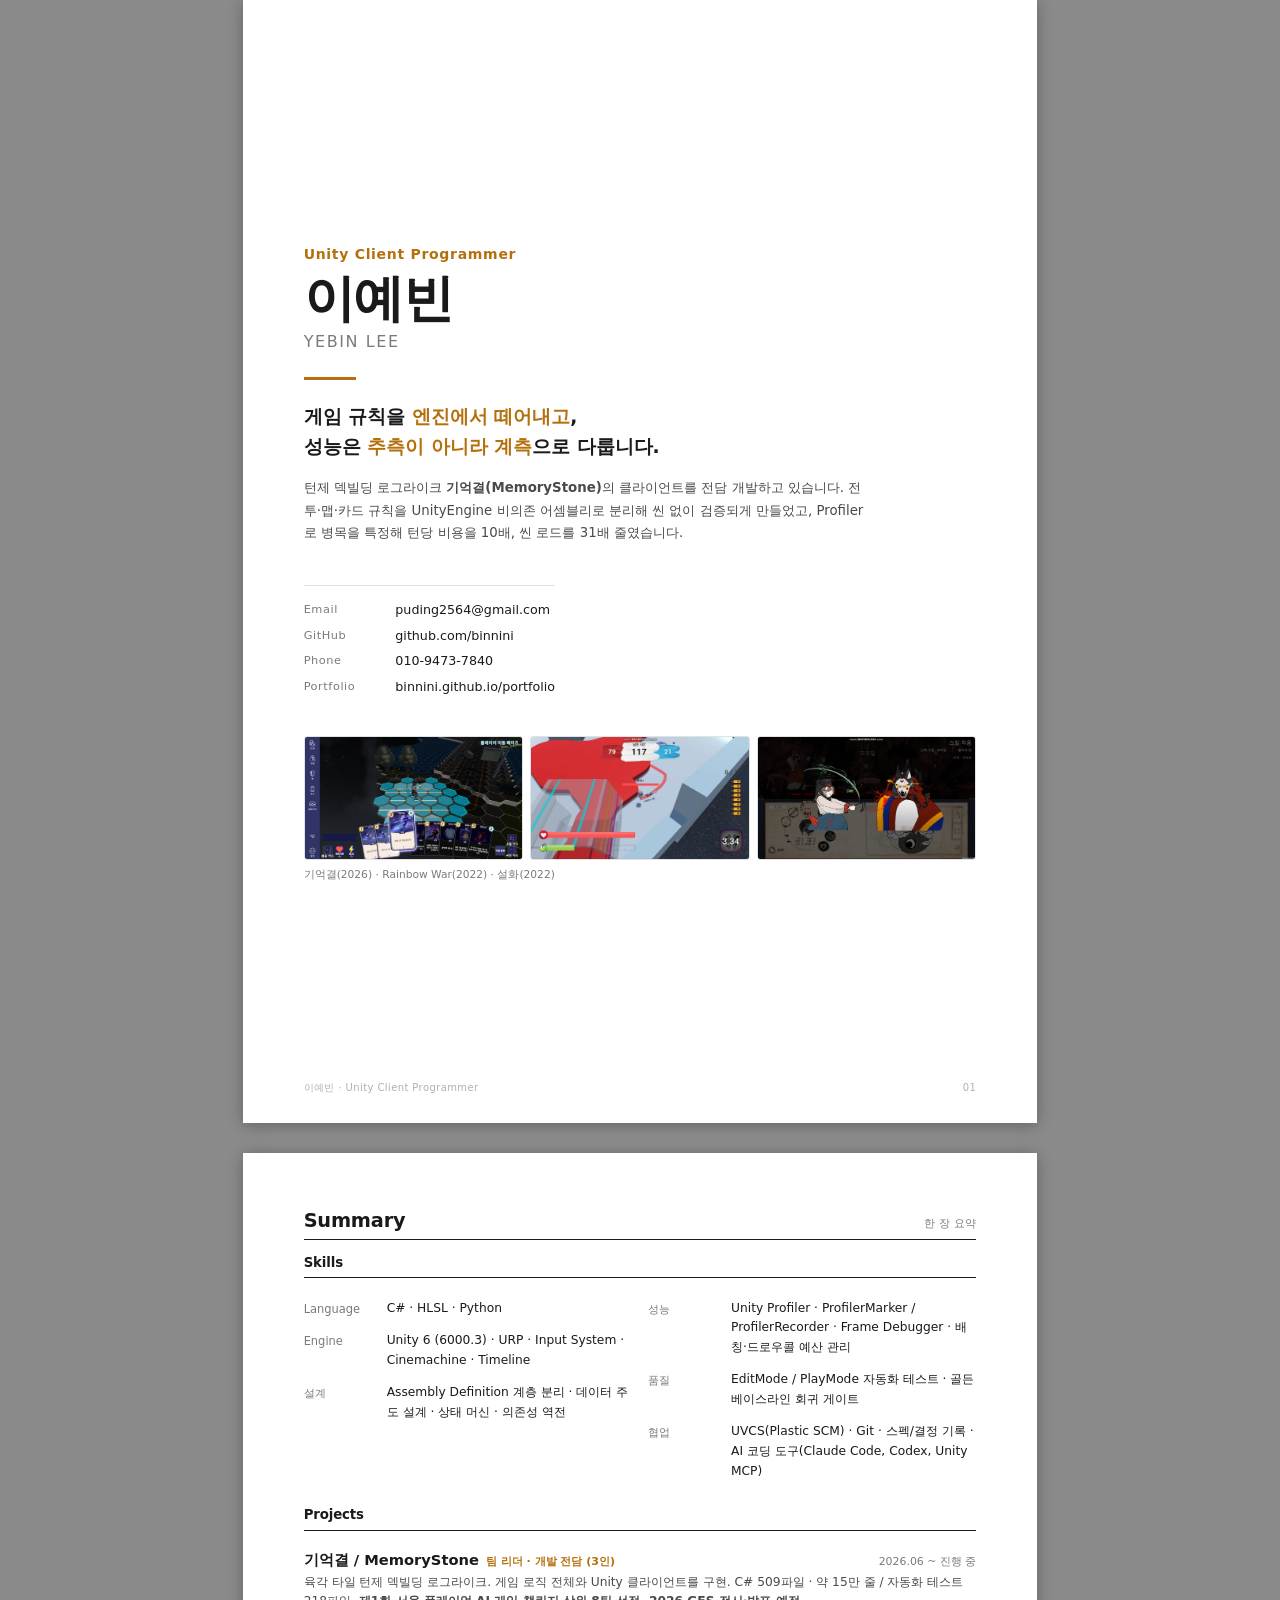
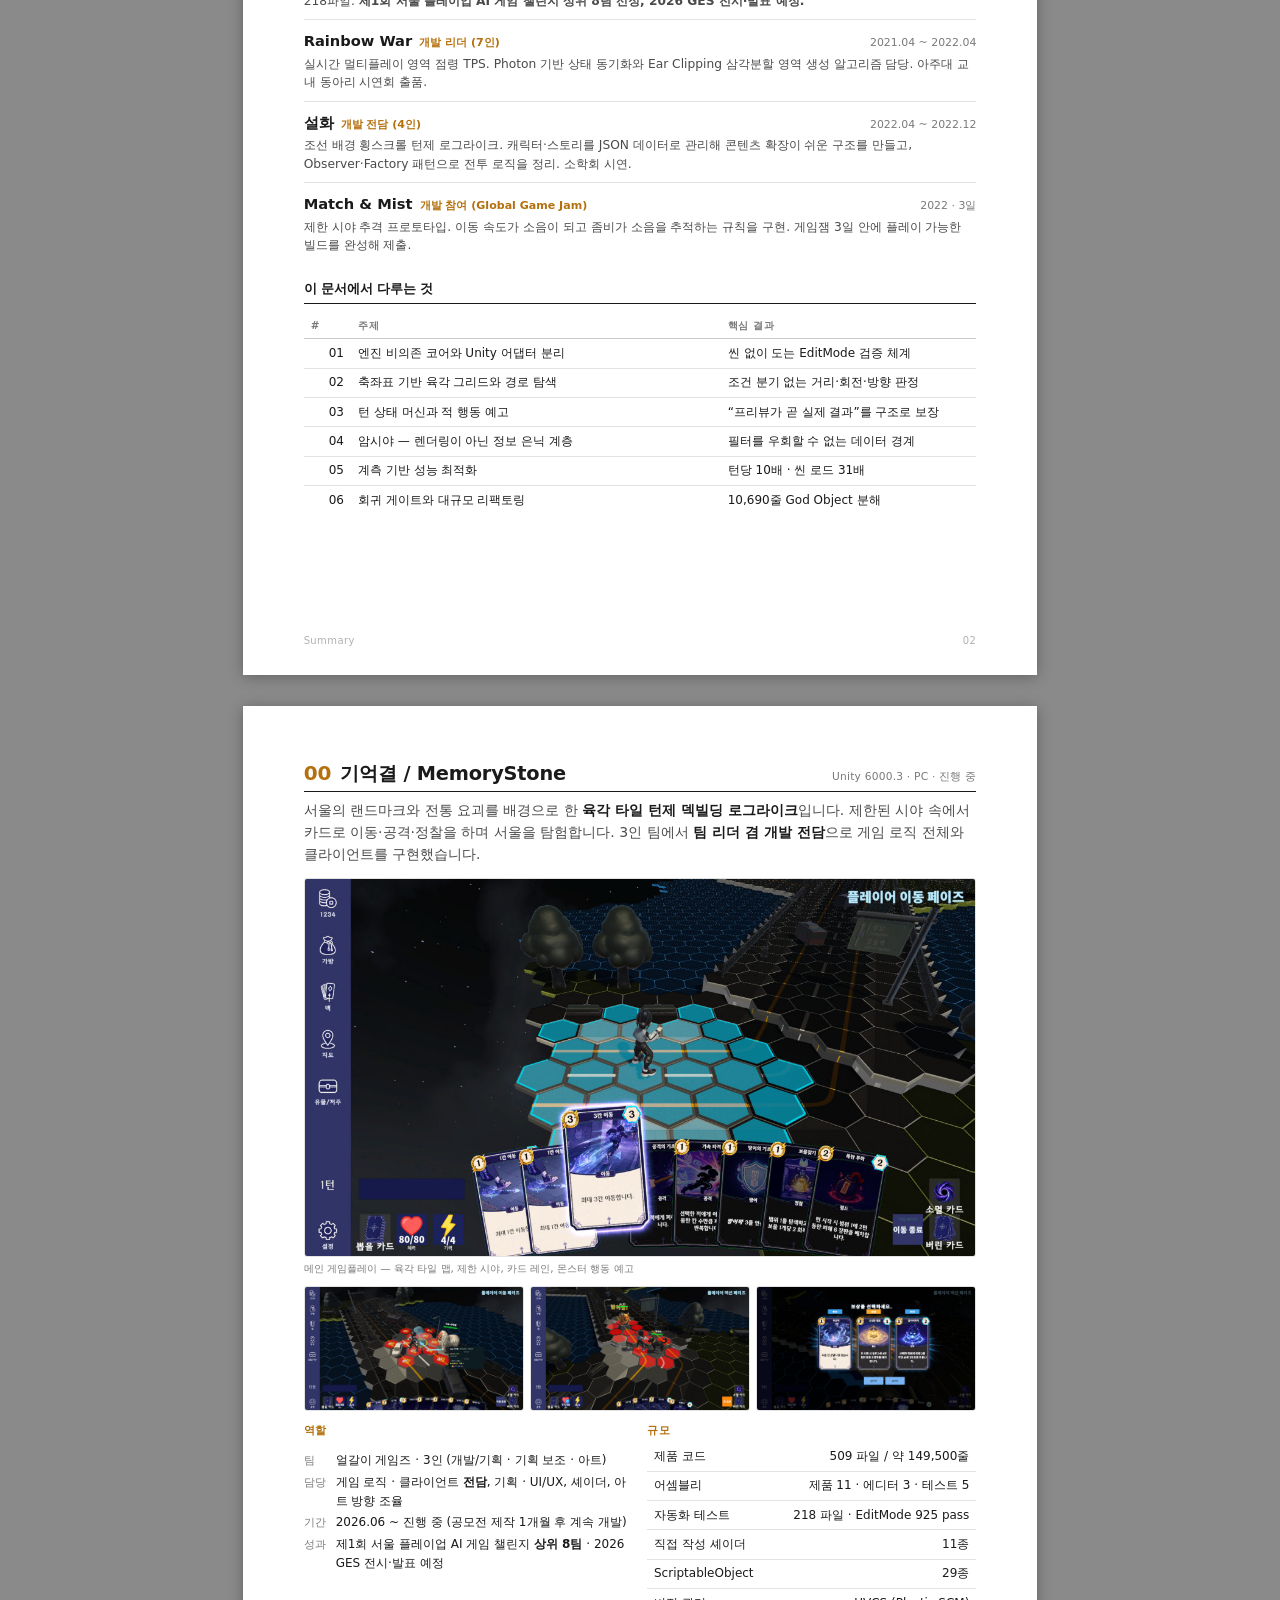
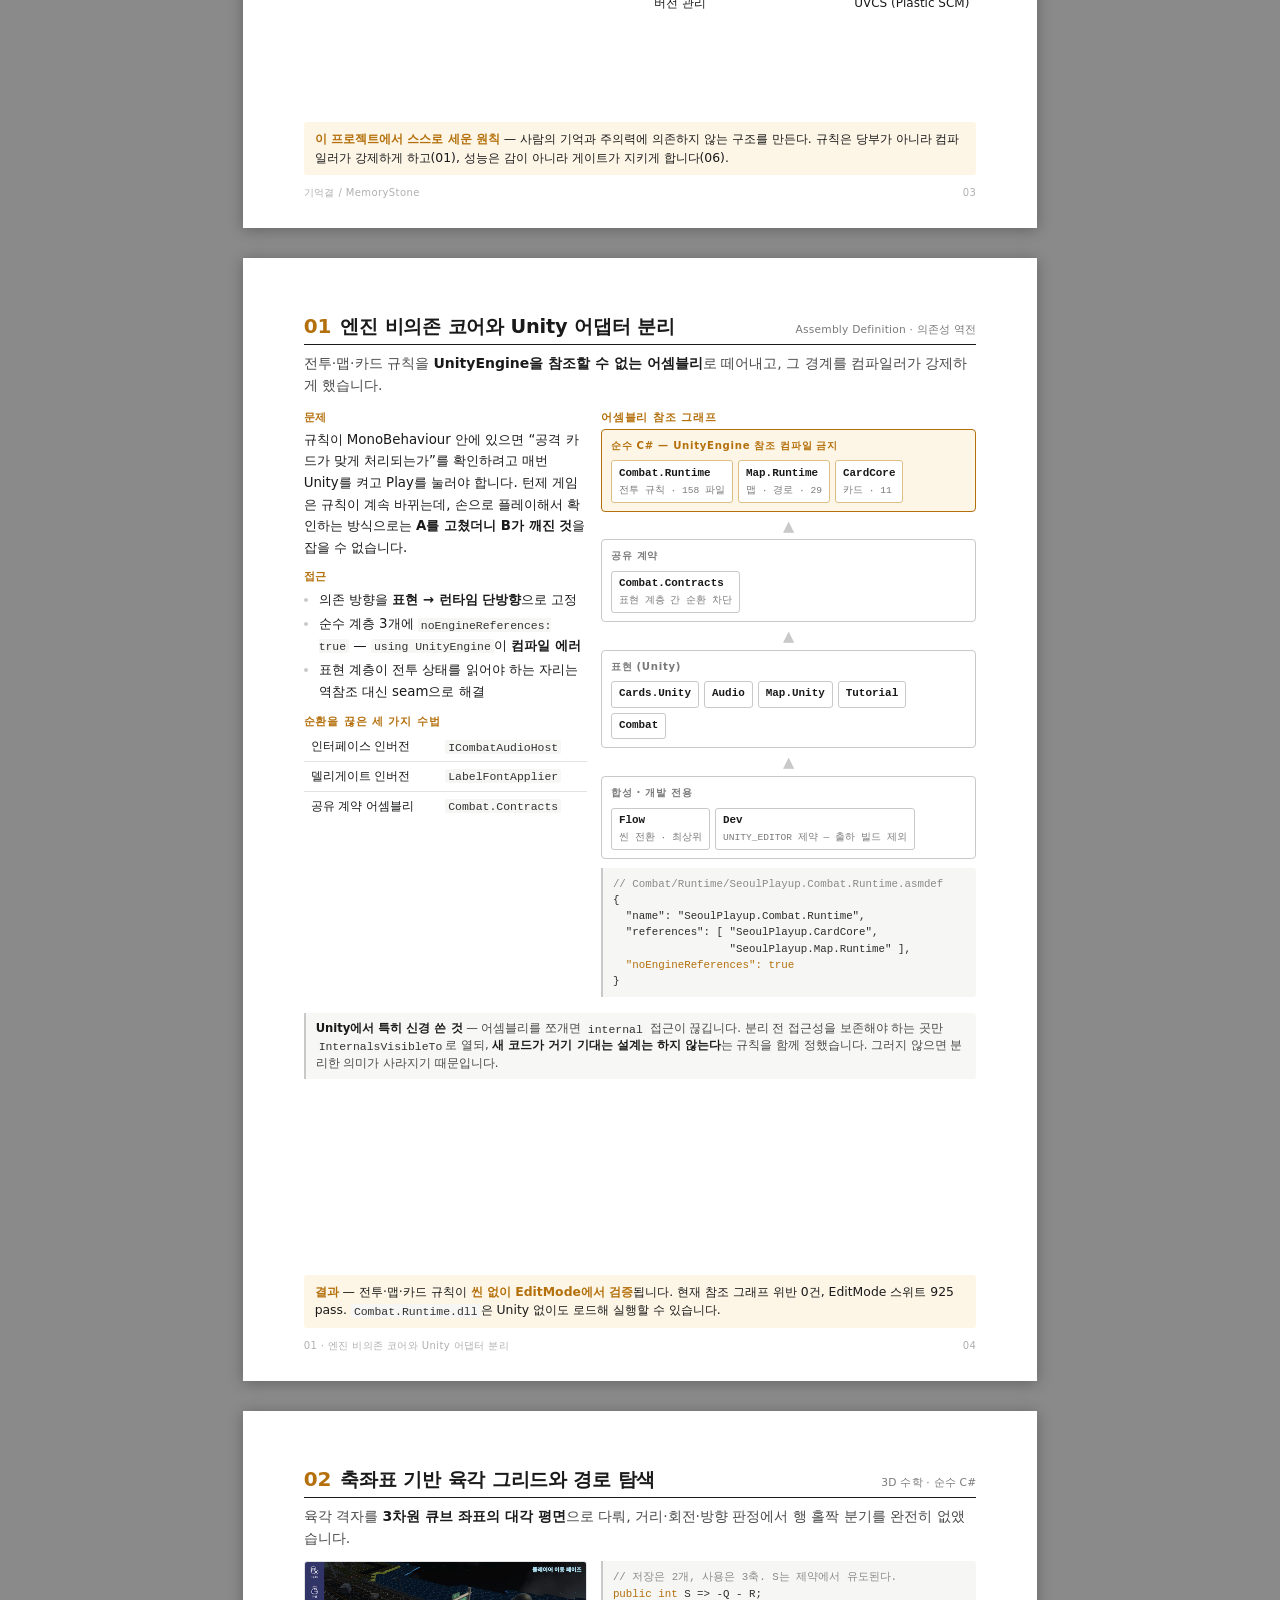
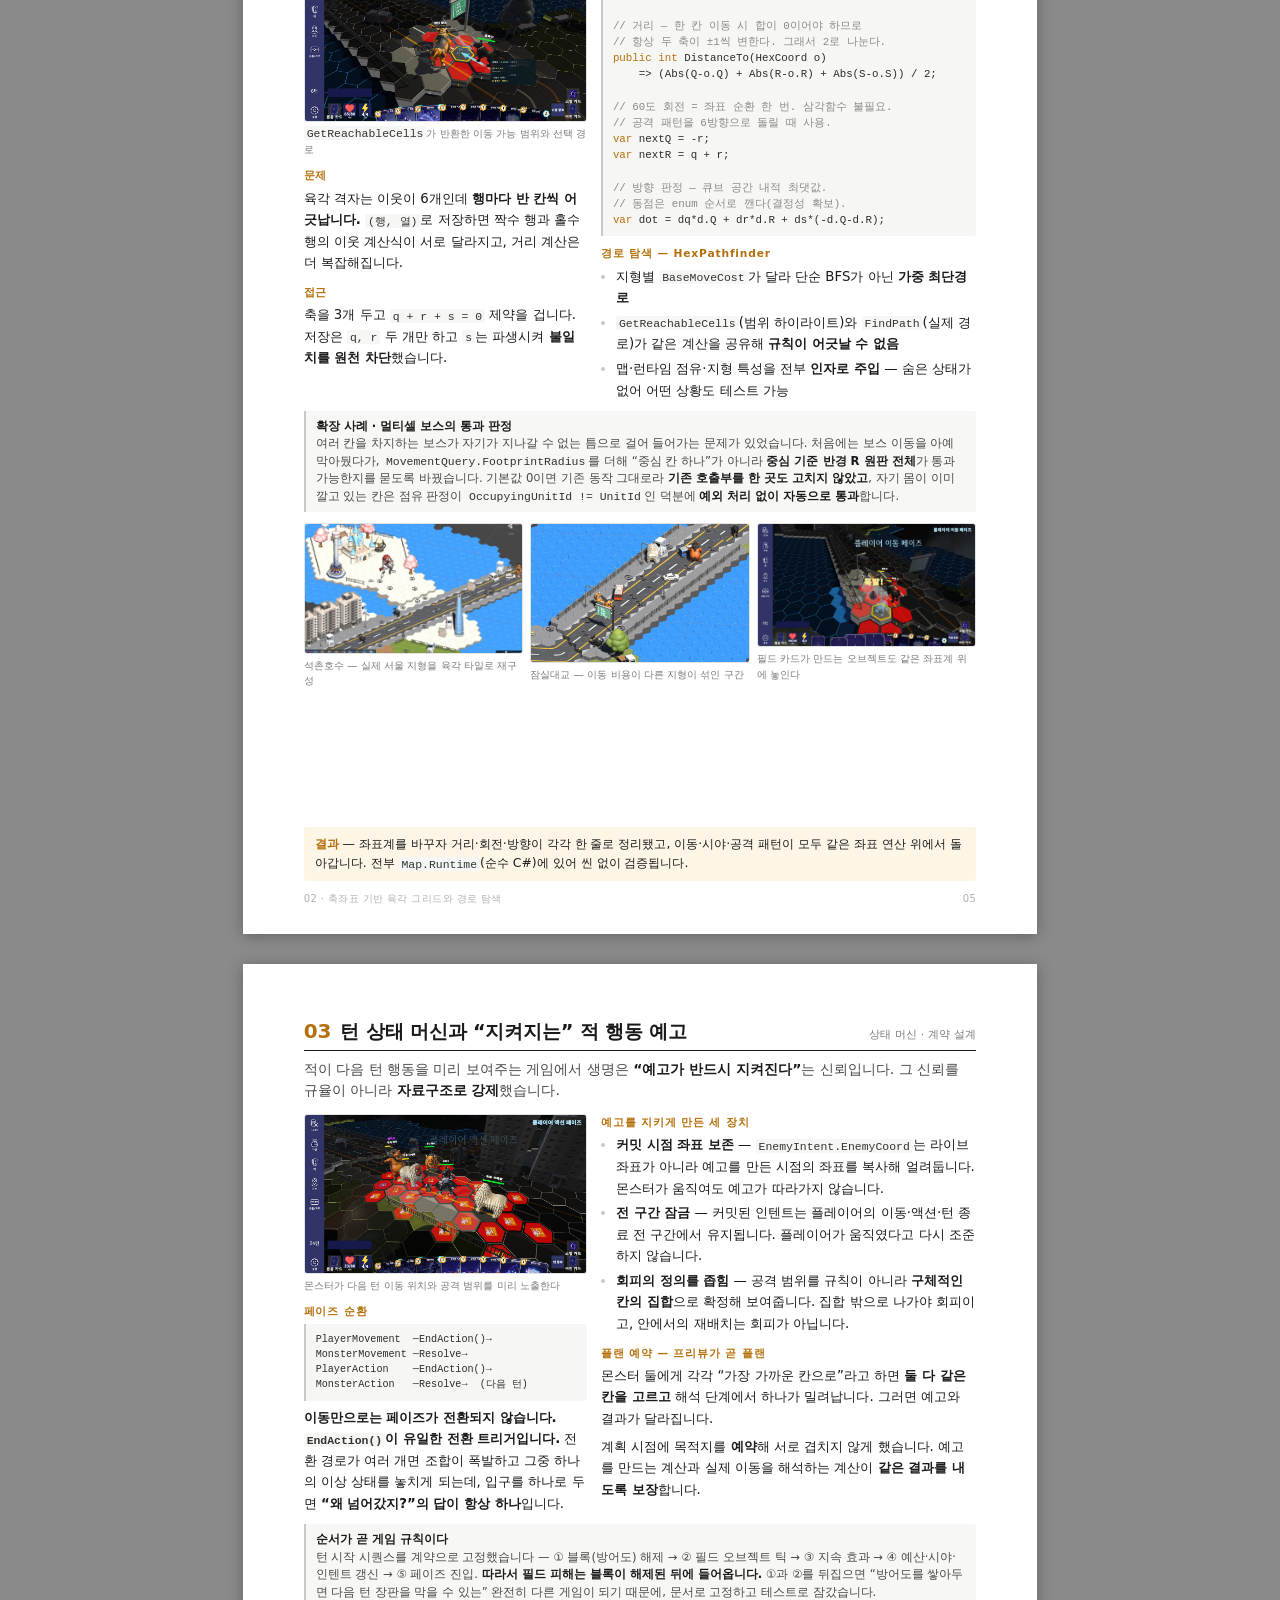
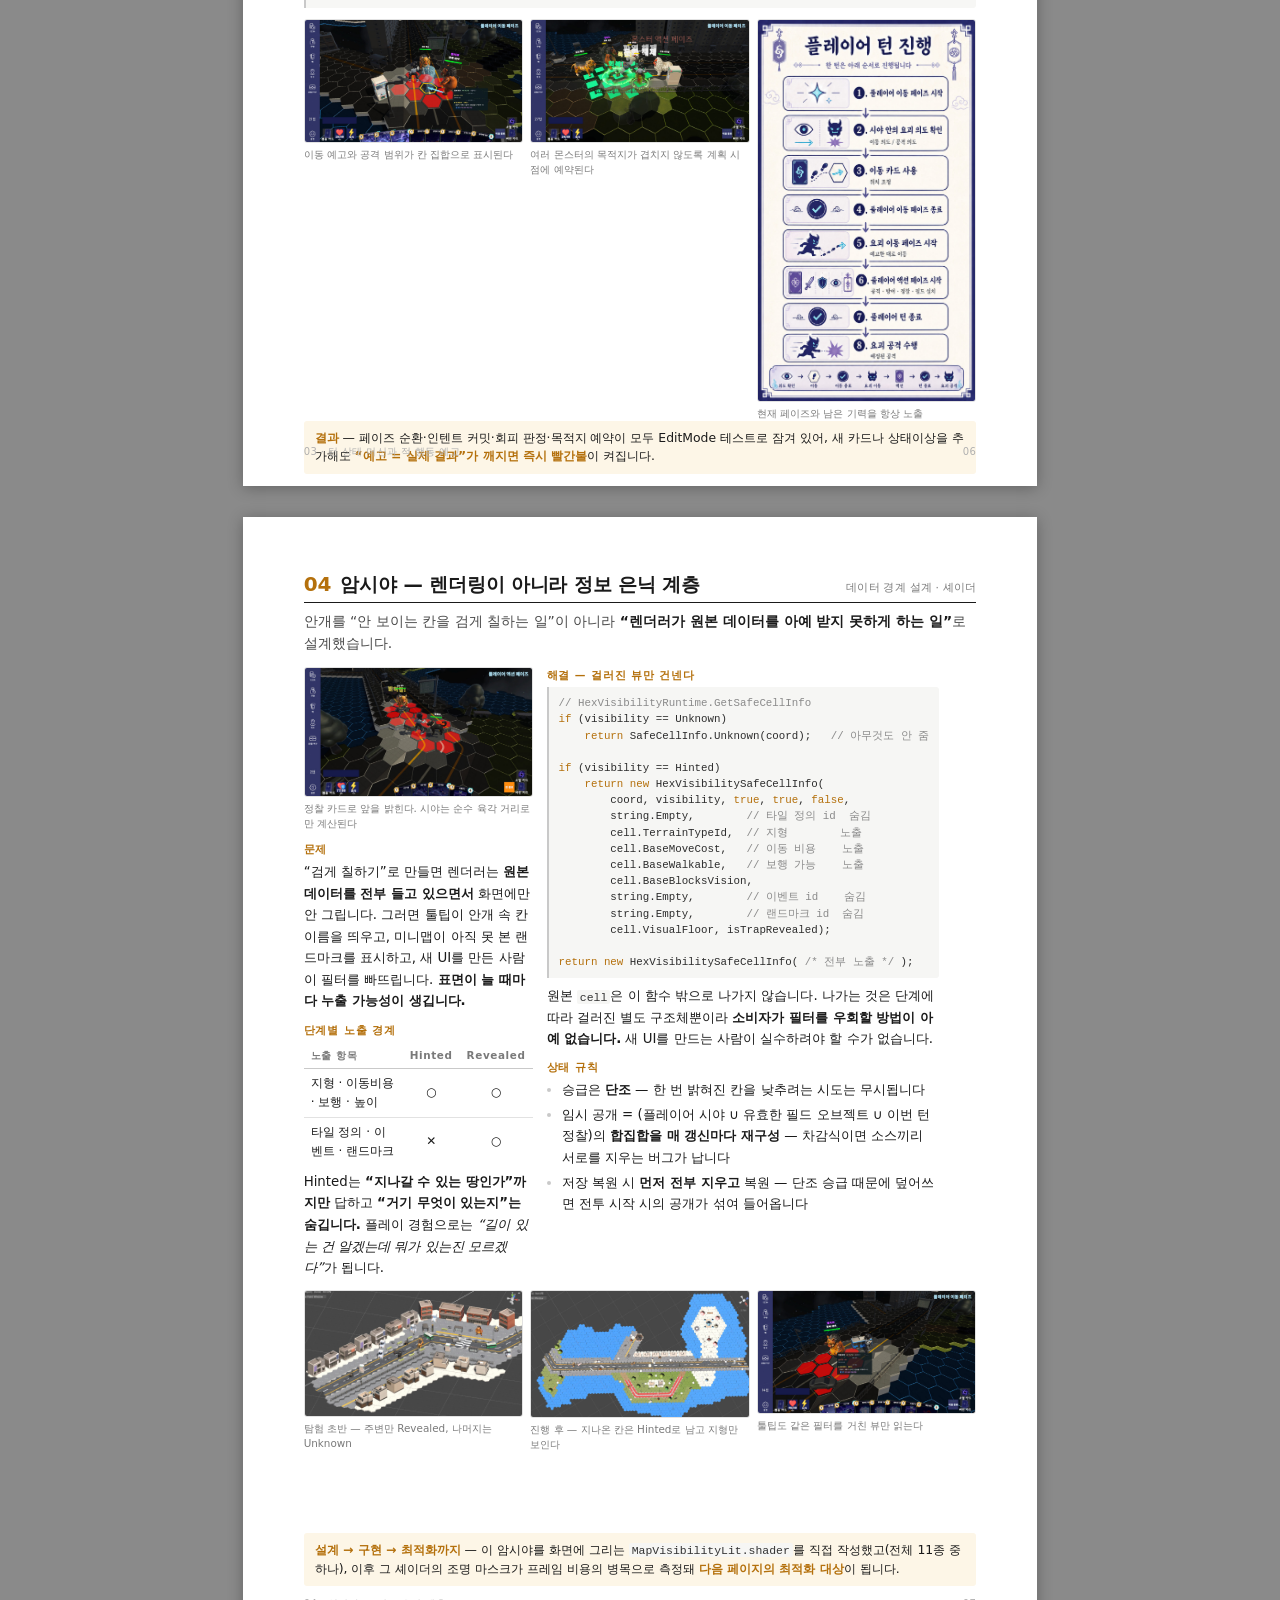
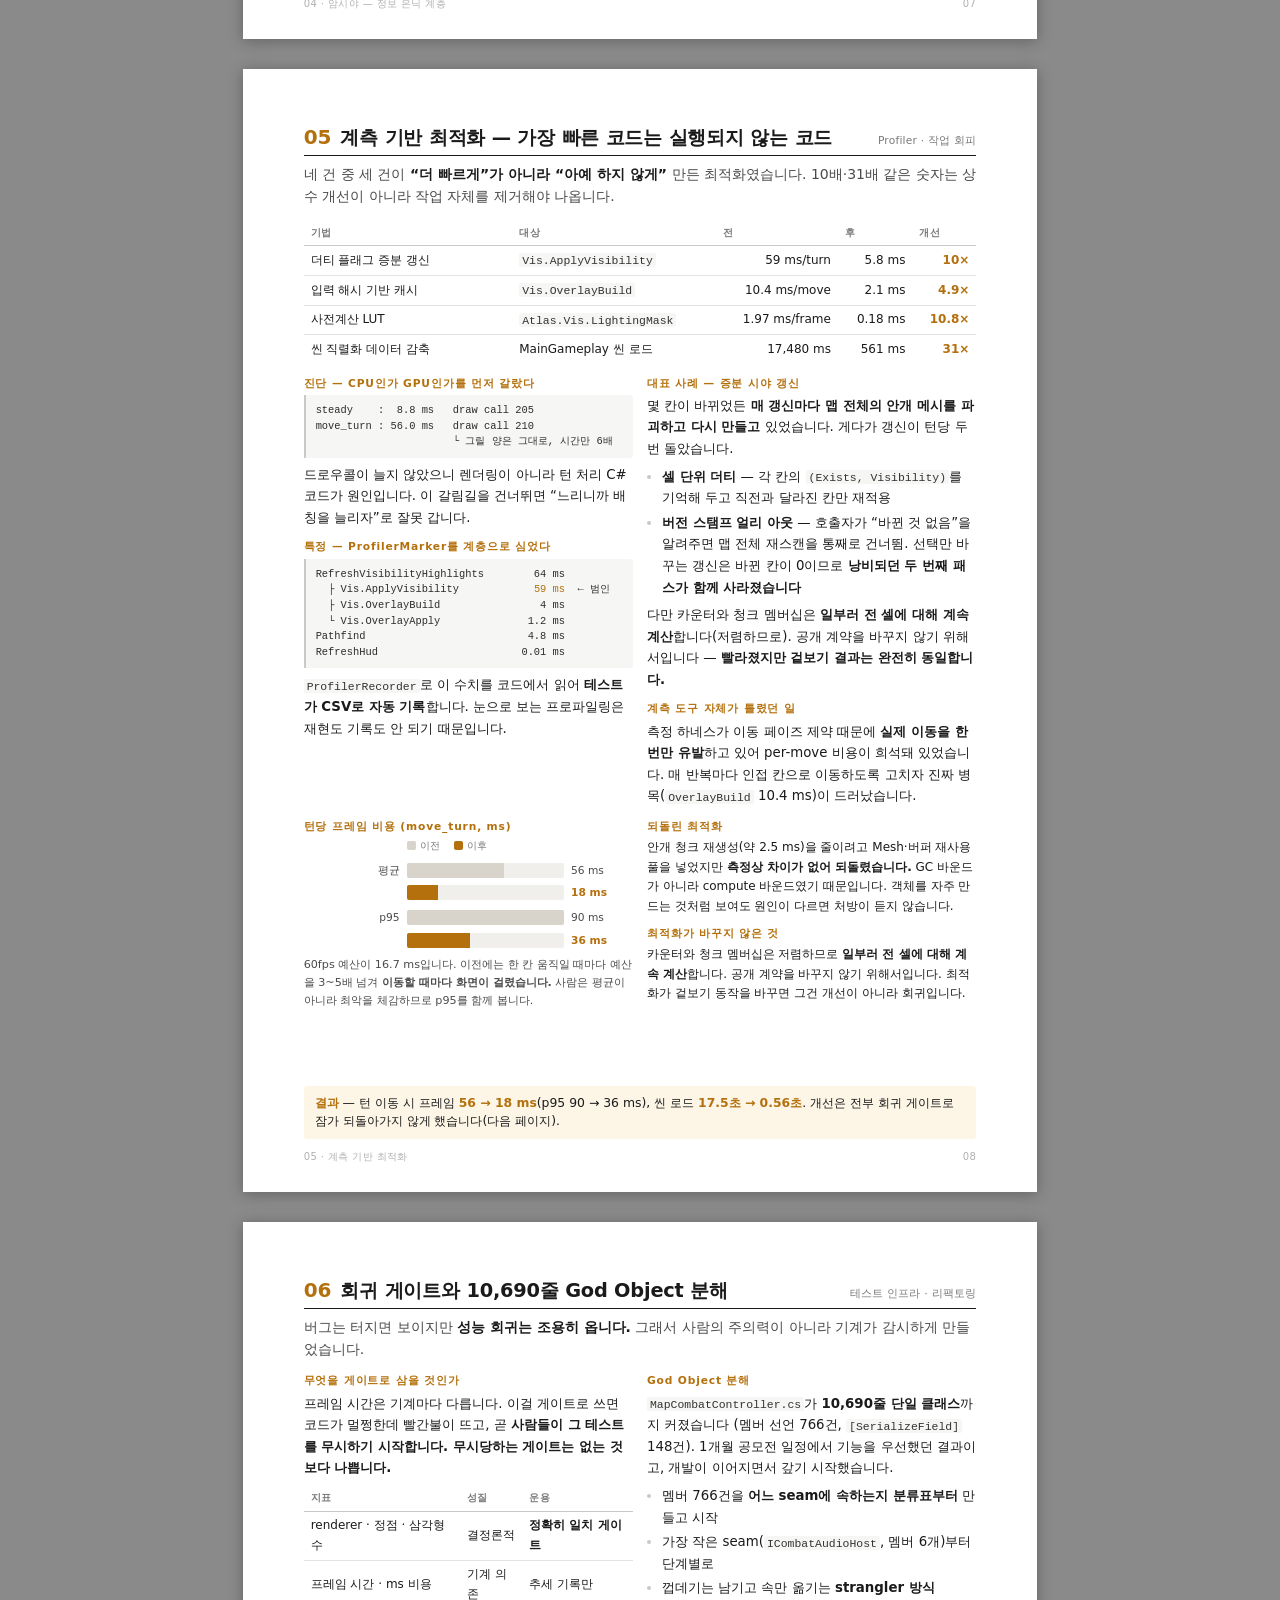
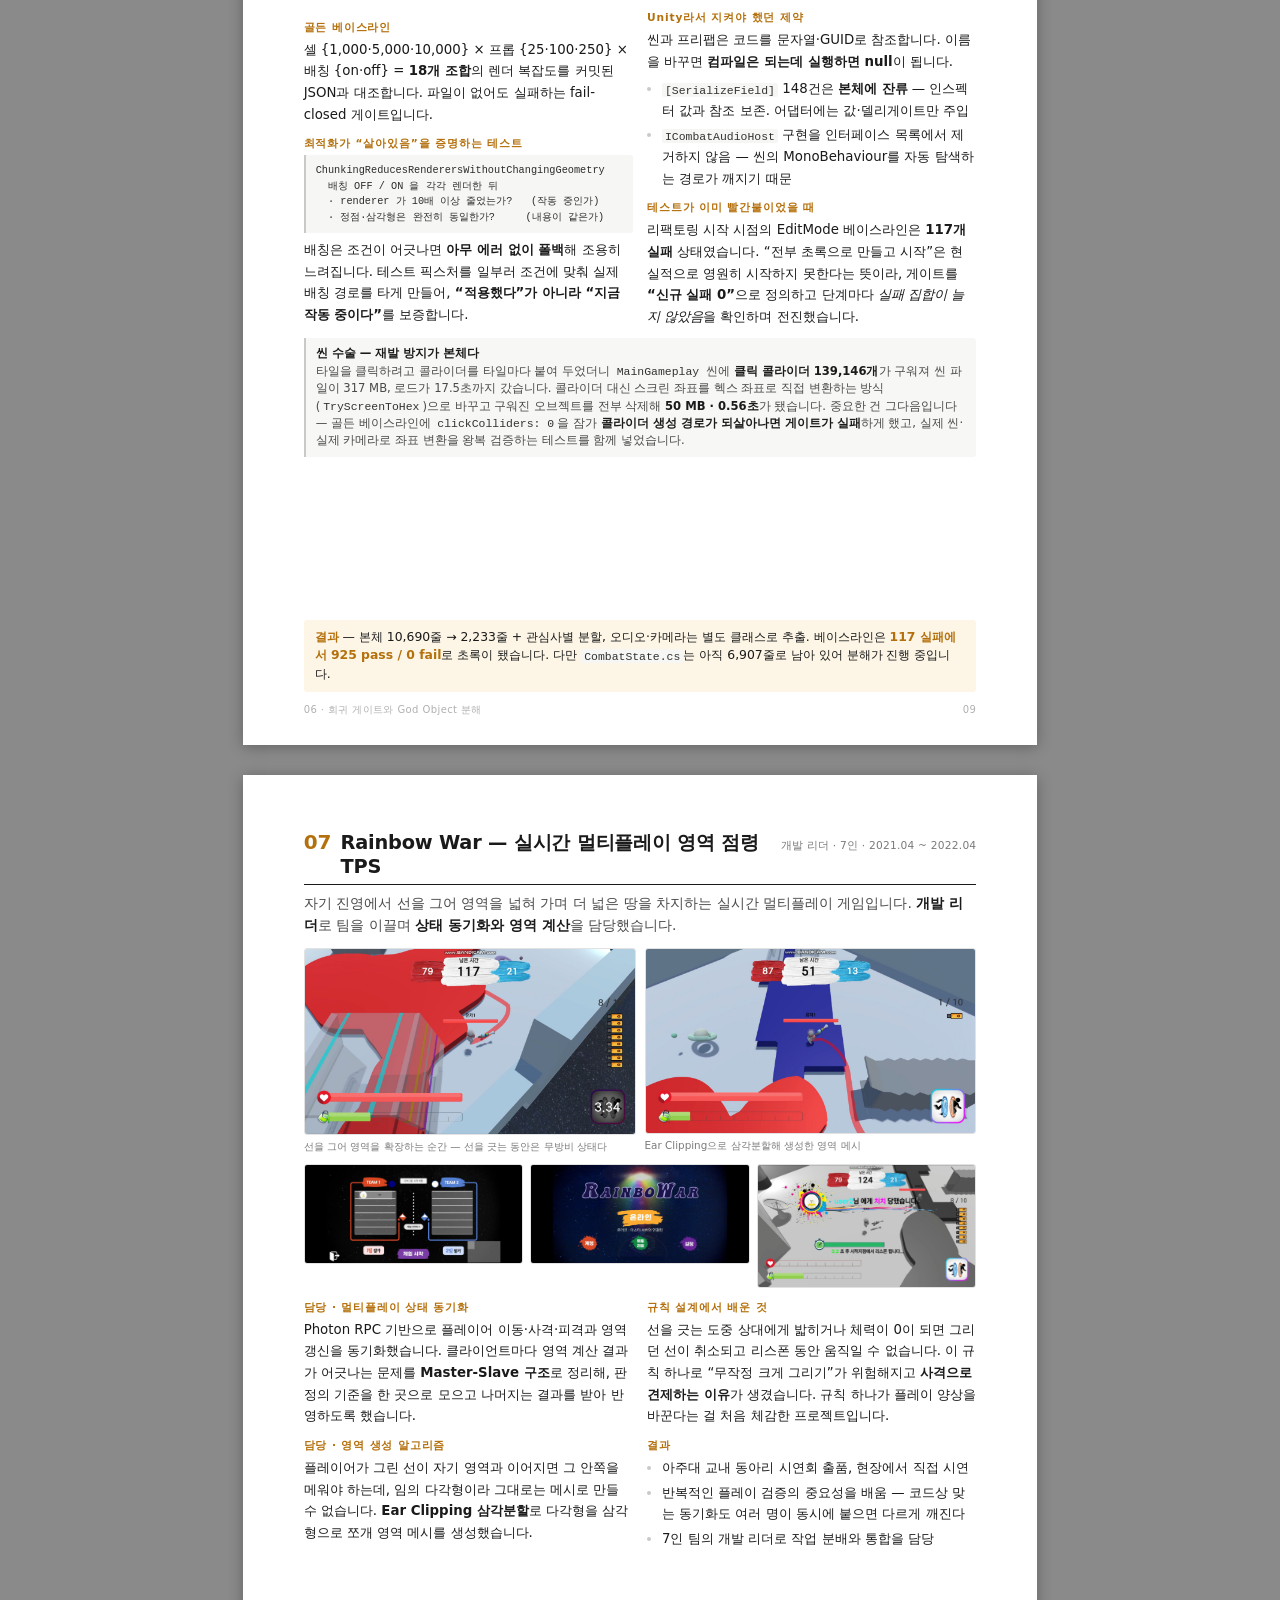
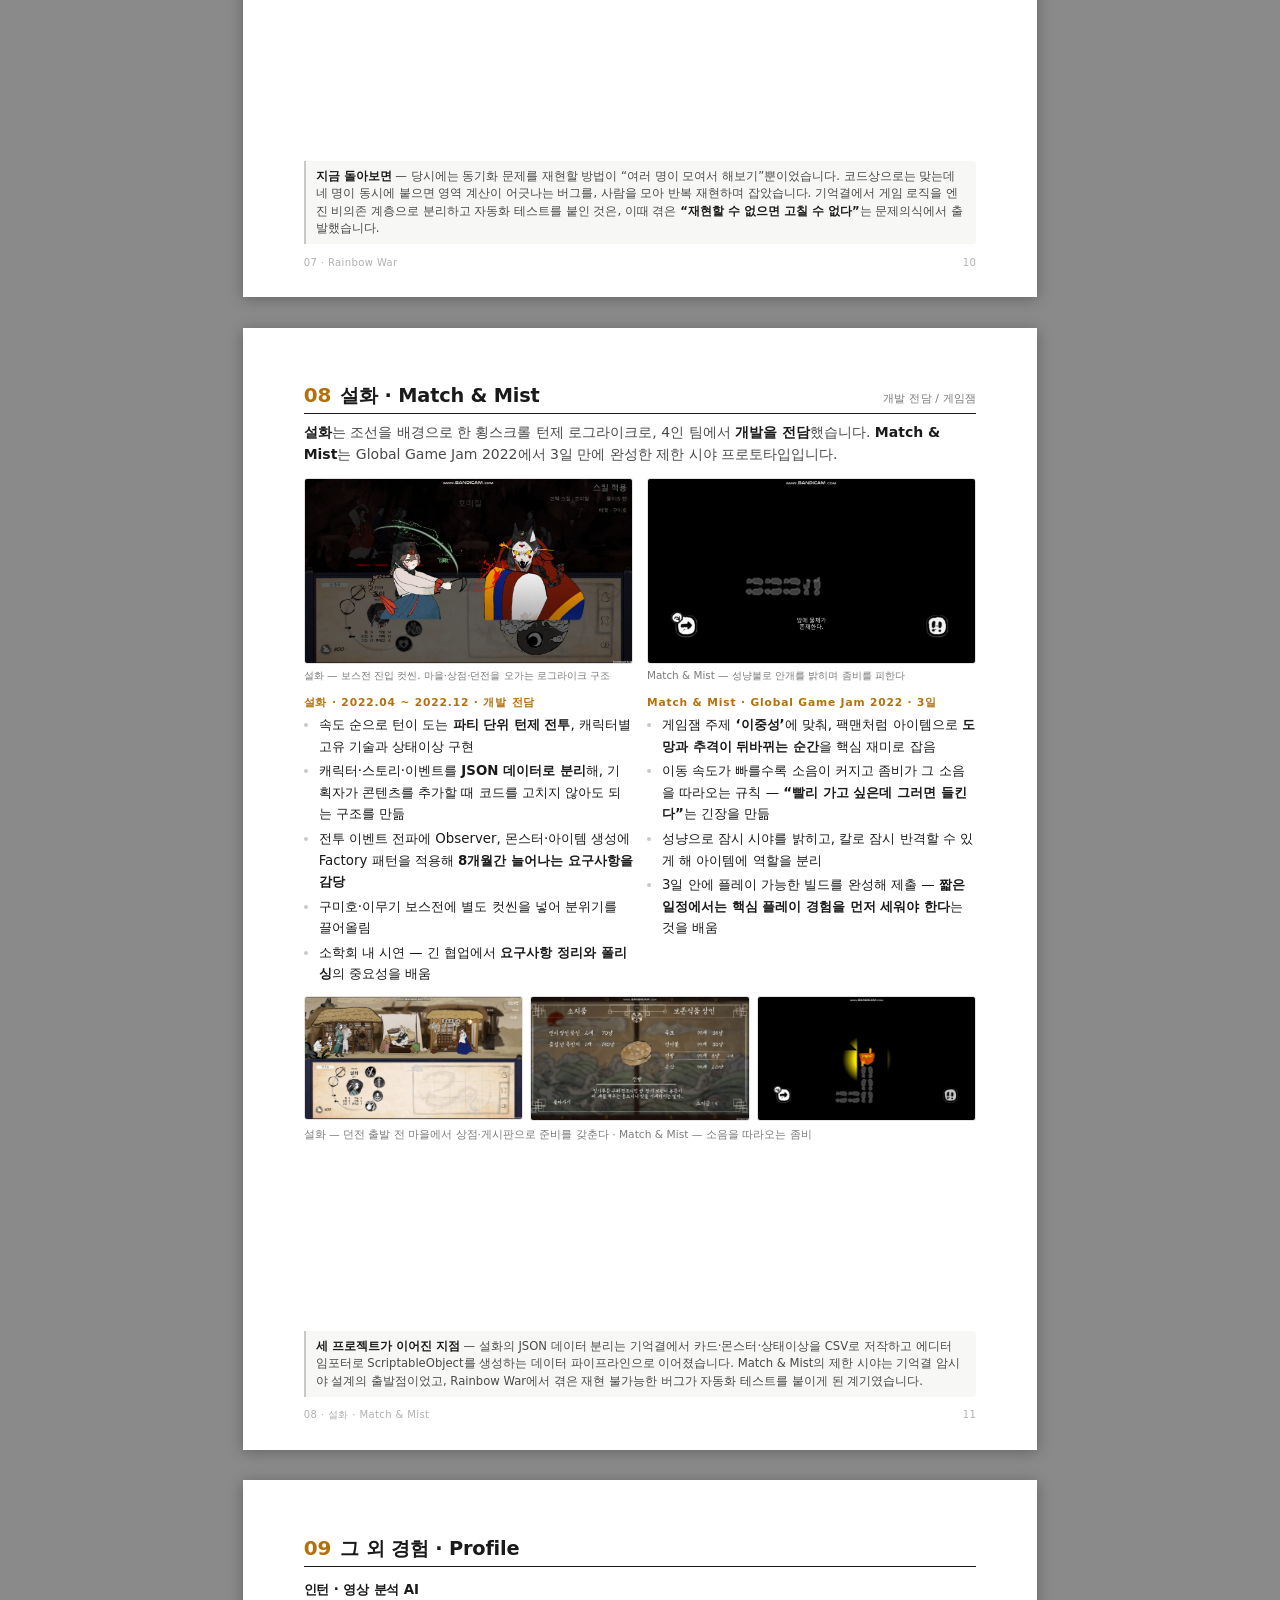
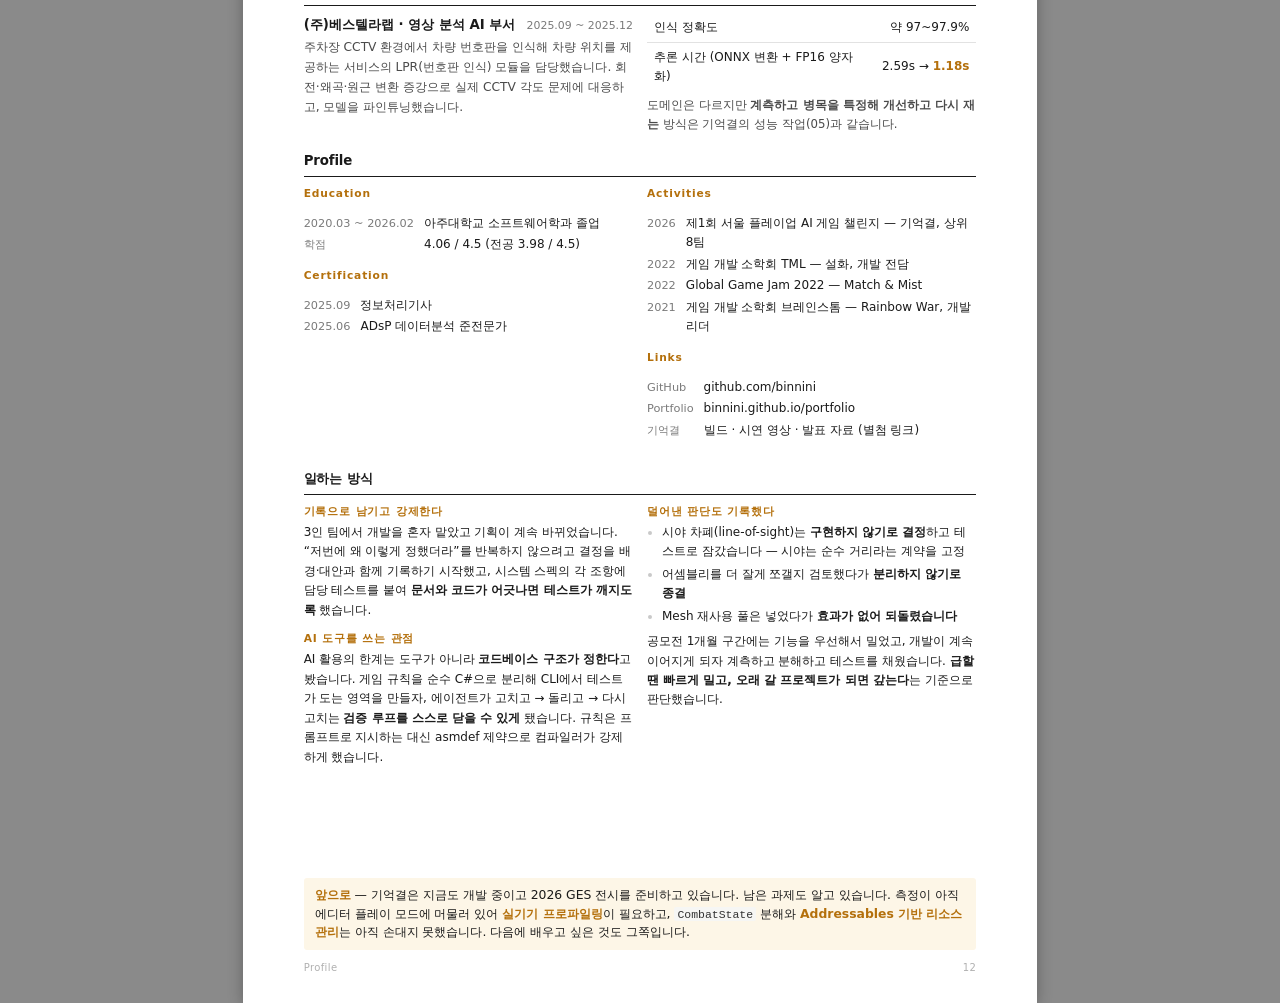
==== portfolio-2026.html @ 1ea1f597 "Unity 클라이언트 포트폴리오(2026) 추가 및 README 직무 문구 수정 - portfolio-2026.html / .pdf: 시스템 카드형 12페이지 포트폴리오 - ass" ====
<!DOCTYPE html>
<html lang="ko">
<head>
<meta charset="utf-8">
<title>이예빈 · Unity 클라이언트 프로그래머 포트폴리오</title>
<style>
/* ===================== 인쇄/페이지 ===================== */
@page { size: A4; margin: 0; }

:root{
  --ink:      #1a1a1a;
  --ink-2:    #4a4a4a;
  --ink-3:    #7a7a7a;
  --line:     #e2e2e2;
  --line-2:   #c9c9c9;
  --accent:   #B4700C;
  --accent-bg:#FDF6E7;
  --code-bg:  #f6f6f4;
  --ok:       #1F6B3A;
}

*{ box-sizing: border-box; }

html,body{ margin:0; padding:0; background:#8a8a8a; }

body{
  font-family: "Pretendard", "Apple SD Gothic Neo", "Noto Sans KR",
               "Malgun Gothic", system-ui, sans-serif;
  color: var(--ink);
  font-size: 10pt;
  line-height: 1.62;
  -webkit-font-smoothing: antialiased;
}

.page{
  position: relative;
  width: 210mm;
  height: 297mm;
  padding: 15mm 16mm 14mm;
  margin: 0 auto 8mm;
  background: #fff;
  overflow: hidden;
  page-break-after: always;
  break-after: page;
}
.page:last-child{ page-break-after: auto; margin-bottom: 0; }

@media print{
  html,body{ background:#fff; }
  .page{ margin:0; box-shadow:none; }
}
@media screen{
  .page{ box-shadow: 0 2px 14px rgba(0,0,0,.28); }
}

/* ===================== 공통 타이포 ===================== */
h1,h2,h3,h4{ margin:0; font-weight:700; letter-spacing:-.01em; }

.eyebrow{
  font-size: 8pt; letter-spacing:.14em; text-transform:uppercase;
  color: var(--ink-3); font-weight:600;
}

/* 카드 페이지 헤더 — 모든 시스템 카드가 같은 골격 */
.card-head{
  display:flex; align-items:baseline; gap:9px;
  padding-bottom:6px; border-bottom:1.6px solid var(--ink);
}
.card-num{
  font-size:15pt; font-weight:800; color:var(--accent);
  font-variant-numeric: tabular-nums; line-height:1;
}
.card-title{ font-size:14.5pt; line-height:1.2; }
.card-tag{
  margin-left:auto; font-size:8pt; color:var(--ink-3);
  white-space:nowrap; letter-spacing:.02em;
}
.lede{
  margin:8px 0 12px;
  font-size:10.5pt; color:var(--ink-2); line-height:1.55;
}
.lede b{ color:var(--ink); }

/* 2단 본문 */
.cols{ display:grid; grid-template-columns: 1fr 1fr; gap:11px 14px; }
.cols-37{ display:grid; grid-template-columns: 0.86fr 1.14fr; gap:11px 14px; }

.block{ margin-bottom:10px; }
.block:last-child{ margin-bottom:0; }
.block-label{
  font-size:8pt; font-weight:700; letter-spacing:.08em;
  color:var(--accent); margin-bottom:3px;
}
p{ margin:0 0 6px; }
p:last-child{ margin-bottom:0; }

ul{ margin:0 0 6px; padding-left:15px; }
ul:last-child{ margin-bottom:0; }
li{ margin-bottom:3px; }
li:last-child{ margin-bottom:0; }
li::marker{ color: var(--line-2); }

code{
  font-family: "SFMono-Regular", "JetBrains Mono", Menlo, Consolas, monospace;
  font-size: 8.6pt; background: var(--code-bg);
  padding: .5px 3px; border-radius:2px; color:#333;
}
pre{
  margin:0 0 6px; padding:8px 10px;
  background: var(--code-bg); border-left:2.5px solid var(--line-2);
  border-radius:0 3px 3px 0;
  font-family: "SFMono-Regular", "JetBrains Mono", Menlo, Consolas, monospace;
  font-size:8.1pt; line-height:1.5; color:#2c2c2c;
  white-space:pre; overflow:hidden;
}
pre .c{ color:#8a8a8a; }
pre .k{ color:var(--accent); }

figure{ margin:0; }
figure img{
  display:block; width:100%; height:auto;
  border:1px solid var(--line); border-radius:3px;
}
figcaption{
  margin-top:4px; font-size:7.8pt; color:var(--ink-3); line-height:1.45;
}

/* 수치 표 */
table{ width:100%; border-collapse:collapse; font-size:9pt; }
th,td{ padding:4.5px 7px; text-align:left; border-bottom:1px solid var(--line); }
th{
  font-size:7.8pt; letter-spacing:.06em; color:var(--ink-3);
  font-weight:700; border-bottom:1.2px solid var(--line-2);
}
td.num{ text-align:right; font-variant-numeric: tabular-nums; white-space:nowrap; }
.gain{ color:var(--accent); font-weight:700; }
tbody tr:last-child td{ border-bottom:none; }

/* 결과 스트립 */
.result{
  margin-top:auto; padding:8px 11px;
  background: var(--accent-bg); border-radius:3px;
  font-size:9.3pt; line-height:1.5;
}
.result b{ color:var(--accent); }

.note{
  padding:7px 10px; background:#f7f7f5;
  border-left:2.5px solid var(--line-2); border-radius:0 3px 3px 0;
  font-size:8.7pt; color:var(--ink-2); line-height:1.5;
}
.note b{ color:var(--ink); }

.page-inner{ display:flex; flex-direction:column; height:100%; }
.grow{ flex:1 1 auto; min-height:0; }
/* 카드 페이지의 마지막 스트립을 페이지 하단에 고정 — 모든 카드가 같은 위치에서 끝난다 */
.pin{ margin-top:auto !important; }

/* 이미지 그리드 */
.figs2{ display:grid; grid-template-columns:1fr 1fr; gap:9px; }
.figs2 img, .figs3 img{ display:block; width:100%; height:auto;
  border:1px solid var(--line); border-radius:3px; }
.figs3{ display:grid; grid-template-columns:repeat(3,1fr); gap:7px; }

/* 막대 차트 */
.bars{ font-size:8.3pt; }
.bar-row{ display:grid; grid-template-columns:96px 1fr 62px; gap:7px;
  align-items:center; margin-bottom:5px; }
.bar-row:last-child{ margin-bottom:0; }
.bar-label{ color:var(--ink-2); font-size:8pt; text-align:right; }
.bar-track{ position:relative; height:15px; background:#f0efec; border-radius:2px; overflow:hidden; }
.bar-fill{ position:absolute; left:0; top:0; bottom:0; }
.bar-before{ background:#d8d4cc; }
.bar-after{ background:var(--accent); }
.bar-val{ font-size:8pt; font-variant-numeric:tabular-nums; color:var(--ink-2); }
.bar-val b{ color:var(--accent); }
.bar-legend{ display:flex; gap:14px; font-size:7.6pt; color:var(--ink-3);
  margin:0 0 7px 103px; }
.bar-legend i{ display:inline-block; width:9px; height:9px; border-radius:2px;
  margin-right:4px; vertical-align:-1px; font-style:normal; }

.folio{
  position:absolute; left:16mm; right:16mm; bottom:7mm;
  display:flex; justify-content:space-between;
  font-size:7.5pt; color:#b0b0b0; letter-spacing:.04em;
}

/* ===================== 표지 ===================== */
.cover{ display:flex; flex-direction:column; justify-content:center; height:100%; }
.cover-role{ font-size:10.5pt; color:var(--accent); font-weight:700; letter-spacing:.05em; }
.cover-name{ font-size:38pt; font-weight:800; line-height:1.05; margin:7px 0 3px; letter-spacing:-.025em; }
.cover-en{ font-size:12pt; color:var(--ink-3); letter-spacing:.1em; font-weight:500; }
.cover-line{ width:52px; height:3px; background:var(--accent); margin:22px 0; }
.cover-claim{ font-size:14pt; line-height:1.65; font-weight:600; max-width:150mm; }
.cover-claim span{ color:var(--accent); }
.cover-sub{ margin-top:14px; font-size:10pt; color:var(--ink-2); line-height:1.7; max-width:150mm; }
.cover-meta{
  margin-top:34px; padding-top:14px; border-top:1px solid var(--line);
  display:grid; grid-template-columns: repeat(2, auto); gap:5px 40px;
  font-size:9.5pt; width:fit-content;
}
.cover-meta dt{ color:var(--ink-3); font-size:8.5pt; letter-spacing:.05em; }
.cover-meta dd{ margin:0; }

/* ===================== 요약 페이지 ===================== */
.sum-grid{ display:grid; grid-template-columns: 1fr 1fr; gap:9px 16px; }
.skill-row{ display:grid; grid-template-columns: 74px 1fr; gap:9px; margin-bottom:6px; font-size:9.2pt; }
.skill-row dt{ color:var(--ink-3); font-size:8.6pt; padding-top:1px; }
.skill-row dd{ margin:0; }

.proj{ padding:9px 0; border-bottom:1px solid var(--line); }
.proj:last-child{ border-bottom:none; }
.proj-top{ display:flex; align-items:baseline; gap:7px; }
.proj-name{ font-size:11pt; font-weight:700; }
.proj-role{ font-size:8.3pt; color:var(--accent); font-weight:600; }
.proj-when{ margin-left:auto; font-size:8.2pt; color:var(--ink-3); white-space:nowrap; }
.proj-desc{ font-size:9.2pt; color:var(--ink-2); margin-top:2px; line-height:1.5; }

.h-sec{
  font-size:11pt; padding-bottom:4px; margin-bottom:8px;
  border-bottom:1.6px solid var(--ink);
}

/* 아키텍처 다이어그램 */
.arch{ font-size:8.4pt; }
.arch-band{ border:1px solid var(--line-2); border-radius:4px; padding:8px 9px; margin-bottom:7px; }
.arch-band.pure{ border-color:var(--accent); background:var(--accent-bg); }
.arch-band-title{
  font-size:7.6pt; letter-spacing:.07em; font-weight:700;
  color:var(--ink-3); margin-bottom:6px;
}
.arch-band.pure .arch-band-title{ color:var(--accent); }
.arch-row{ display:flex; gap:5px; flex-wrap:wrap; }
.asm{
  border:1px solid var(--line-2); background:#fff; border-radius:3px;
  padding:3.5px 7px; font-size:8.2pt; font-weight:600;
  font-family:"SFMono-Regular", Menlo, Consolas, monospace;
}
.arch-band.pure .asm{ border-color:#e0bf85; }
.asm small{ display:block; font-weight:400; color:var(--ink-3); font-size:7.2pt; font-family:inherit; }
.arrow{ text-align:center; color:var(--line-2); font-size:11pt; line-height:1; margin:1px 0 6px; }

.thumbs{ display:grid; grid-template-columns:repeat(3,1fr); gap:6px; }
.thumbs img{ width:100%; height:auto; border:1px solid var(--line); border-radius:3px; display:block; }

.kv{ display:grid; grid-template-columns:auto 1fr; gap:2px 10px; font-size:9pt; }
.kv dt{ color:var(--ink-3); font-size:8.5pt; white-space:nowrap; }
.kv dd{ margin:0; }

.pill{
  display:inline-block; padding:1.5px 7px; border-radius:9px;
  background:var(--accent-bg); color:var(--accent);
  font-size:8pt; font-weight:700; margin-right:4px;
}
</style>
</head>
<body>

<!-- ================= p1 · 표지 ================= -->
<section class="page">
  <div class="cover">
    <div class="cover-role">Unity Client Programmer</div>
    <h1 class="cover-name">이예빈</h1>
    <div class="cover-en">YEBIN LEE</div>

    <div class="cover-line"></div>

    <div class="cover-claim">
      게임 규칙을 <span>엔진에서 떼어내고</span>,<br>
      성능은 <span>추측이 아니라 계측</span>으로 다룹니다.
    </div>

    <p class="cover-sub">
      턴제 덱빌딩 로그라이크 <b>기억결(MemoryStone)</b>의 클라이언트를 전담 개발하고 있습니다.
      전투·맵·카드 규칙을 UnityEngine 비의존 어셈블리로 분리해 씬 없이 검증되게 만들었고,
      Profiler로 병목을 특정해 턴당 비용을 10배, 씬 로드를 31배 줄였습니다.
    </p>

    <dl class="cover-meta">
      <dt>Email</dt><dd>puding2564@gmail.com</dd>
      <dt>GitHub</dt><dd>github.com/binnini</dd>
      <dt>Phone</dt><dd>010-9473-7840</dd>
      <dt>Portfolio</dt><dd>binnini.github.io/portfolio</dd>
    </dl>

    <div class="figs3" style="margin-top:26px">
      <img src="assets/print/플레이 화면.jpg" alt="기억결 전투">
      <img src="assets/print/땅따먹기 장면.jpg" alt="Rainbow War">
      <img src="assets/print/구미호 전투 컷씬.jpg" alt="설화">
    </div>
    <p style="margin-top:6px; font-size:8pt; color:var(--ink-3)">
      기억결(2026) · Rainbow War(2022) · 설화(2022)
    </p>
  </div>
  <div class="folio"><span>이예빈 · Unity Client Programmer</span><span>01</span></div>
</section>


<!-- ================= p2 · 요약 ================= -->
<section class="page">
 <div class="page-inner">
  <div class="card-head">
    <h2 class="card-title">Summary</h2>
    <span class="card-tag">한 장 요약</span>
  </div>

  <div style="margin-top:12px">
    <h3 class="h-sec" style="font-size:10pt">Skills</h3>
    <div class="sum-grid">
      <div>
        <dl class="skill-row"><dt>Language</dt><dd>C# · HLSL · Python</dd></dl>
        <dl class="skill-row"><dt>Engine</dt><dd>Unity 6 (6000.3) · URP · Input System · Cinemachine · Timeline</dd></dl>
        <dl class="skill-row"><dt>설계</dt><dd>Assembly Definition 계층 분리 · 데이터 주도 설계 · 상태 머신 · 의존성 역전</dd></dl>
      </div>
      <div>
        <dl class="skill-row"><dt>성능</dt><dd>Unity Profiler · ProfilerMarker / ProfilerRecorder · Frame Debugger · 배칭·드로우콜 예산 관리</dd></dl>
        <dl class="skill-row"><dt>품질</dt><dd>EditMode / PlayMode 자동화 테스트 · 골든 베이스라인 회귀 게이트</dd></dl>
        <dl class="skill-row"><dt>협업</dt><dd>UVCS(Plastic SCM) · Git · 스펙/결정 기록 · AI 코딩 도구(Claude Code, Codex, Unity MCP)</dd></dl>
      </div>
    </div>
  </div>

  <div style="margin-top:16px">
    <h3 class="h-sec" style="font-size:10pt">Projects</h3>

    <div class="proj">
      <div class="proj-top">
        <span class="proj-name">기억결 / MemoryStone</span>
        <span class="proj-role">팀 리더 · 개발 전담 (3인)</span>
        <span class="proj-when">2026.06 ~ 진행 중</span>
      </div>
      <p class="proj-desc">
        육각 타일 턴제 덱빌딩 로그라이크. 게임 로직 전체와 Unity 클라이언트를 구현.
        C# 509파일 · 약 15만 줄 / 자동화 테스트 218파일.
        <b>제1회 서울 플레이업 AI 게임 챌린지 상위 8팀 선정, 2026 GES 전시·발표 예정.</b>
      </p>
    </div>

    <div class="proj">
      <div class="proj-top">
        <span class="proj-name">Rainbow War</span>
        <span class="proj-role">개발 리더 (7인)</span>
        <span class="proj-when">2021.04 ~ 2022.04</span>
      </div>
      <p class="proj-desc">
        실시간 멀티플레이 영역 점령 TPS. Photon 기반 상태 동기화와 Ear Clipping 삼각분할
        영역 생성 알고리즘 담당. 아주대 교내 동아리 시연회 출품.
      </p>
    </div>

    <div class="proj">
      <div class="proj-top">
        <span class="proj-name">설화</span>
        <span class="proj-role">개발 전담 (4인)</span>
        <span class="proj-when">2022.04 ~ 2022.12</span>
      </div>
      <p class="proj-desc">
        조선 배경 횡스크롤 턴제 로그라이크. 캐릭터·스토리를 JSON 데이터로 관리해 콘텐츠 확장이
        쉬운 구조를 만들고, Observer·Factory 패턴으로 전투 로직을 정리. 소학회 시연.
      </p>
    </div>

    <div class="proj">
      <div class="proj-top">
        <span class="proj-name">Match &amp; Mist</span>
        <span class="proj-role">개발 참여 (Global Game Jam)</span>
        <span class="proj-when">2022 · 3일</span>
      </div>
      <p class="proj-desc">
        제한 시야 추격 프로토타입. 이동 속도가 소음이 되고 좀비가 소음을 추적하는 규칙을 구현.
        게임잼 3일 안에 플레이 가능한 빌드를 완성해 제출.
      </p>
    </div>
  </div>

  <div style="margin-top:14px">
    <h3 class="h-sec" style="font-size:10pt">이 문서에서 다루는 것</h3>
    <table>
      <thead><tr><th>#</th><th>주제</th><th style="width:38%">핵심 결과</th></tr></thead>
      <tbody>
        <tr><td class="num">01</td><td>엔진 비의존 코어와 Unity 어댑터 분리</td><td>씬 없이 도는 EditMode 검증 체계</td></tr>
        <tr><td class="num">02</td><td>축좌표 기반 육각 그리드와 경로 탐색</td><td>조건 분기 없는 거리·회전·방향 판정</td></tr>
        <tr><td class="num">03</td><td>턴 상태 머신과 적 행동 예고</td><td>“프리뷰가 곧 실제 결과”를 구조로 보장</td></tr>
        <tr><td class="num">04</td><td>암시야 — 렌더링이 아닌 정보 은닉 계층</td><td>필터를 우회할 수 없는 데이터 경계</td></tr>
        <tr><td class="num">05</td><td>계측 기반 성능 최적화</td><td>턴당 10배 · 씬 로드 31배</td></tr>
        <tr><td class="num">06</td><td>회귀 게이트와 대규모 리팩토링</td><td>10,690줄 God Object 분해</td></tr>
      </tbody>
    </table>
  </div>

  <div class="folio"><span>Summary</span><span>02</span></div>
 </div>
</section>


<!-- ================= p3 · 기억결 개요 ================= -->
<section class="page">
 <div class="page-inner">
  <div class="card-head">
    <span class="card-num">00</span>
    <h2 class="card-title">기억결 / MemoryStone</h2>
    <span class="card-tag">Unity 6000.3 · PC · 진행 중</span>
  </div>

  <p class="lede">
    서울의 랜드마크와 전통 요괴를 배경으로 한 <b>육각 타일 턴제 덱빌딩 로그라이크</b>입니다.
    제한된 시야 속에서 카드로 이동·공격·정찰을 하며 서울을 탐험합니다.
    3인 팀에서 <b>팀 리더 겸 개발 전담</b>으로 게임 로직 전체와 클라이언트를 구현했습니다.
  </p>

  <figure style="margin-bottom:10px">
    <img src="assets/print/플레이 화면.jpg" alt="기억결 플레이 화면">
    <figcaption>메인 게임플레이 — 육각 타일 맵, 제한 시야, 카드 레인, 몬스터 행동 예고</figcaption>
  </figure>

  <div class="thumbs" style="margin-bottom:11px">
    <img src="assets/print/몬스터 행동 의도.jpg" alt="몬스터 행동 예고">
    <img src="assets/print/정찰 카드.jpg" alt="정찰 카드">
    <img src="assets/print/카드 보상 2.jpg" alt="카드 보상">
  </div>

  <div class="cols">
    <div>
      <div class="block-label">역할</div>
      <dl class="kv">
        <dt>팀</dt><dd>얼갈이 게임즈 · 3인 (개발/기획 · 기획 보조 · 아트)</dd>
        <dt>담당</dt><dd>게임 로직 · 클라이언트 <b>전담</b>, 기획 · UI/UX, 셰이더, 아트 방향 조율</dd>
        <dt>기간</dt><dd>2026.06 ~ 진행 중 (공모전 제작 1개월 후 계속 개발)</dd>
        <dt>성과</dt><dd>제1회 서울 플레이업 AI 게임 챌린지 <b>상위 8팀</b> · 2026 GES 전시·발표 예정</dd>
      </dl>
    </div>
    <div>
      <div class="block-label">규모</div>
      <table>
        <tbody>
          <tr><td>제품 코드</td><td class="num">509 파일 / 약 149,500줄</td></tr>
          <tr><td>어셈블리</td><td class="num">제품 11 · 에디터 3 · 테스트 5</td></tr>
          <tr><td>자동화 테스트</td><td class="num">218 파일 · EditMode 925 pass</td></tr>
          <tr><td>직접 작성 셰이더</td><td class="num">11종</td></tr>
          <tr><td>ScriptableObject</td><td class="num">29종</td></tr>
          <tr><td>버전 관리</td><td class="num">UVCS (Plastic SCM)</td></tr>
        </tbody>
      </table>
    </div>
  </div>

  <div class="result pin">
    <b>이 프로젝트에서 스스로 세운 원칙</b> — 사람의 기억과 주의력에 의존하지 않는 구조를 만든다.
    규칙은 당부가 아니라 컴파일러가 강제하게 하고(01), 성능은 감이 아니라 게이트가 지키게 합니다(06).
  </div>

  <div class="folio"><span>기억결 / MemoryStone</span><span>03</span></div>
 </div>
</section>


<!-- ================= p4 · 카드 01 아키텍처 ================= -->
<section class="page">
 <div class="page-inner">
  <div class="card-head">
    <span class="card-num">01</span>
    <h2 class="card-title">엔진 비의존 코어와 Unity 어댑터 분리</h2>
    <span class="card-tag">Assembly Definition · 의존성 역전</span>
  </div>

  <p class="lede">
    전투·맵·카드 규칙을 <b>UnityEngine을 참조할 수 없는 어셈블리</b>로 떼어내고,
    그 경계를 컴파일러가 강제하게 했습니다.
  </p>

  <div class="cols-37">
    <div>
      <div class="block">
        <div class="block-label">문제</div>
        <p>규칙이 MonoBehaviour 안에 있으면 “공격 카드가 맞게 처리되는가”를 확인하려고
        매번 Unity를 켜고 Play를 눌러야 합니다. 턴제 게임은 규칙이 계속 바뀌는데,
        손으로 플레이해서 확인하는 방식으로는 <b>A를 고쳤더니 B가 깨진 것</b>을 잡을 수 없습니다.</p>
      </div>

      <div class="block">
        <div class="block-label">접근</div>
        <ul>
          <li>의존 방향을 <b>표현 → 런타임 단방향</b>으로 고정</li>
          <li>순수 계층 3개에 <code>noEngineReferences: true</code> —
              <code>using UnityEngine</code>이 <b>컴파일 에러</b></li>
          <li>표현 계층이 전투 상태를 읽어야 하는 자리는 역참조 대신 seam으로 해결</li>
        </ul>
      </div>

      <div class="block">
        <div class="block-label">순환을 끊은 세 가지 수법</div>
        <table>
          <tbody>
            <tr><td>인터페이스 인버전</td><td><code>ICombatAudioHost</code></td></tr>
            <tr><td>델리게이트 인버전</td><td><code>LabelFontApplier</code></td></tr>
            <tr><td>공유 계약 어셈블리</td><td><code>Combat.Contracts</code></td></tr>
          </tbody>
        </table>
      </div>
    </div>

    <div>
      <div class="block-label">어셈블리 참조 그래프</div>
      <div class="arch">
        <div class="arch-band pure">
          <div class="arch-band-title">순수 C# — UnityEngine 참조 컴파일 금지</div>
          <div class="arch-row">
            <span class="asm">Combat.Runtime<small>전투 규칙 · 158 파일</small></span>
            <span class="asm">Map.Runtime<small>맵 · 경로 · 29</small></span>
            <span class="asm">CardCore<small>카드 · 11</small></span>
          </div>
        </div>
        <div class="arrow">▲</div>
        <div class="arch-band">
          <div class="arch-band-title">공유 계약</div>
          <div class="arch-row">
            <span class="asm">Combat.Contracts<small>표현 계층 간 순환 차단</small></span>
          </div>
        </div>
        <div class="arrow">▲</div>
        <div class="arch-band">
          <div class="arch-band-title">표현 (Unity)</div>
          <div class="arch-row">
            <span class="asm">Cards.Unity</span>
            <span class="asm">Audio</span>
            <span class="asm">Map.Unity</span>
            <span class="asm">Tutorial</span>
            <span class="asm">Combat</span>
          </div>
        </div>
        <div class="arrow">▲</div>
        <div class="arch-band">
          <div class="arch-band-title">합성 · 개발 전용</div>
          <div class="arch-row">
            <span class="asm">Flow<small>씬 전환 · 최상위</small></span>
            <span class="asm">Dev<small>UNITY_EDITOR 제약 — 출하 빌드 제외</small></span>
          </div>
        </div>
      </div>

      <pre style="margin-top:9px"><span class="c">// Combat/Runtime/SeoulPlayup.Combat.Runtime.asmdef</span>
{
  "name": "SeoulPlayup.Combat.Runtime",
  "references": [ "SeoulPlayup.CardCore",
                  "SeoulPlayup.Map.Runtime" ],
  <span class="k">"noEngineReferences": true</span>
}</pre>
    </div>
  </div>

  <div class="note" style="margin-top:10px">
    <b>Unity에서 특히 신경 쓴 것</b> — 어셈블리를 쪼개면 <code>internal</code> 접근이 끊깁니다.
    분리 전 접근성을 보존해야 하는 곳만 <code>InternalsVisibleTo</code>로 열되,
    <b>새 코드가 거기 기대는 설계는 하지 않는다</b>는 규칙을 함께 정했습니다.
    그러지 않으면 분리한 의미가 사라지기 때문입니다.
  </div>

  <div class="result pin">
    <b>결과</b> — 전투·맵·카드 규칙이 <b>씬 없이 EditMode에서 검증</b>됩니다.
    현재 참조 그래프 위반 0건, EditMode 스위트 925 pass.
    <code>Combat.Runtime.dll</code>은 Unity 없이도 로드해 실행할 수 있습니다.
  </div>

  <div class="folio"><span>01 · 엔진 비의존 코어와 Unity 어댑터 분리</span><span>04</span></div>
 </div>
</section>


<!-- ================= p5 · 카드 02 육각 그리드 ================= -->
<section class="page">
 <div class="page-inner">
  <div class="card-head">
    <span class="card-num">02</span>
    <h2 class="card-title">축좌표 기반 육각 그리드와 경로 탐색</h2>
    <span class="card-tag">3D 수학 · 순수 C#</span>
  </div>

  <p class="lede">
    육각 격자를 <b>3차원 큐브 좌표의 대각 평면</b>으로 다뤄, 거리·회전·방향 판정에서
    행 홀짝 분기를 완전히 없앴습니다.
  </p>

  <div class="cols-37">
    <div>
      <figure>
        <img src="assets/print/몬스터 이동 경로.jpg" alt="이동 가능 범위와 경로 표시">
        <figcaption><code>GetReachableCells</code>가 반환한 이동 가능 범위와 선택 경로</figcaption>
      </figure>

      <div class="block" style="margin-top:10px">
        <div class="block-label">문제</div>
        <p>육각 격자는 이웃이 6개인데 <b>행마다 반 칸씩 어긋납니다.</b>
        <code>(행, 열)</code>로 저장하면 짝수 행과 홀수 행의 이웃 계산식이 서로 달라지고,
        거리 계산은 더 복잡해집니다.</p>
      </div>

      <div class="block">
        <div class="block-label">접근</div>
        <p>축을 3개 두고 <code>q + r + s = 0</code> 제약을 겁니다. 저장은 <code>q, r</code> 두 개만 하고
        <code>s</code>는 파생시켜 <b>불일치를 원천 차단</b>했습니다.</p>
      </div>
    </div>

    <div>
      <pre><span class="c">// 저장은 2개, 사용은 3축. S는 제약에서 유도된다.</span>
<span class="k">public int</span> S => -Q - R;

<span class="c">// 거리 — 한 칸 이동 시 합이 0이어야 하므로</span>
<span class="c">// 항상 두 축이 ±1씩 변한다. 그래서 2로 나눈다.</span>
<span class="k">public int</span> DistanceTo(HexCoord o)
    => (Abs(Q-o.Q) + Abs(R-o.R) + Abs(S-o.S)) / 2;

<span class="c">// 60도 회전 = 좌표 순환 한 번. 삼각함수 불필요.</span>
<span class="c">// 공격 패턴을 6방향으로 돌릴 때 사용.</span>
<span class="k">var</span> nextQ = -r;
<span class="k">var</span> nextR = q + r;

<span class="c">// 방향 판정 — 큐브 공간 내적 최댓값.</span>
<span class="c">// 동점은 enum 순서로 깬다(결정성 확보).</span>
<span class="k">var</span> dot = dq*d.Q + dr*d.R + ds*(-d.Q-d.R);</pre>

      <div class="block" style="margin-top:9px">
        <div class="block-label">경로 탐색 — HexPathfinder</div>
        <ul>
          <li>지형별 <code>BaseMoveCost</code>가 달라 단순 BFS가 아닌 <b>가중 최단경로</b></li>
          <li><code>GetReachableCells</code>(범위 하이라이트)와 <code>FindPath</code>(실제 경로)가
              같은 계산을 공유해 <b>규칙이 어긋날 수 없음</b></li>
          <li>맵·런타임 점유·지형 특성을 전부 <b>인자로 주입</b> — 숨은 상태가 없어 어떤 상황도 테스트 가능</li>
        </ul>
      </div>
    </div>
  </div>

  <div class="note" style="margin-top:10px">
    <b>확장 사례 · 멀티셀 보스의 통과 판정</b><br>
    여러 칸을 차지하는 보스가 자기가 지나갈 수 없는 틈으로 걸어 들어가는 문제가 있었습니다.
    처음에는 보스 이동을 아예 막아뒀다가, <code>MovementQuery.FootprintRadius</code>를 더해
    “중심 칸 하나”가 아니라 <b>중심 기준 반경 R 원판 전체</b>가 통과 가능한지를 묻도록 바꿨습니다.
    기본값 0이면 기존 동작 그대로라 <b>기존 호출부를 한 곳도 고치지 않았고</b>,
    자기 몸이 이미 깔고 있는 칸은 점유 판정이 <code>OccupyingUnitId != UnitId</code>인 덕분에
    <b>예외 처리 없이 자동으로 통과</b>합니다.
  </div>

  <div class="figs3" style="margin-top:11px">
    <figure><img src="assets/print/석촌 호수 맵.jpg" alt="석촌호수 맵">
      <figcaption>석촌호수 — 실제 서울 지형을 육각 타일로 재구성</figcaption></figure>
    <figure><img src="assets/print/잠실 대교 맵.jpg" alt="잠실대교 맵">
      <figcaption>잠실대교 — 이동 비용이 다른 지형이 섞인 구간</figcaption></figure>
    <figure><img src="assets/print/필드 카드.jpg" alt="필드 카드">
      <figcaption>필드 카드가 만드는 오브젝트도 같은 좌표계 위에 놓인다</figcaption></figure>
  </div>

  <div class="result pin">
    <b>결과</b> — 좌표계를 바꾸자 거리·회전·방향이 각각 한 줄로 정리됐고,
    이동·시야·공격 패턴이 모두 같은 좌표 연산 위에서 돌아갑니다.
    전부 <code>Map.Runtime</code>(순수 C#)에 있어 씬 없이 검증됩니다.
  </div>

  <div class="folio"><span>02 · 축좌표 기반 육각 그리드와 경로 탐색</span><span>05</span></div>
 </div>
</section>


<!-- ================= p6 · 카드 03 턴 상태 머신 + 인텐트 ================= -->
<section class="page">
 <div class="page-inner">
  <div class="card-head">
    <span class="card-num">03</span>
    <h2 class="card-title">턴 상태 머신과 “지켜지는” 적 행동 예고</h2>
    <span class="card-tag">상태 머신 · 계약 설계</span>
  </div>

  <p class="lede">
    적이 다음 턴 행동을 미리 보여주는 게임에서 생명은 <b>“예고가 반드시 지켜진다”</b>는 신뢰입니다.
    그 신뢰를 규율이 아니라 <b>자료구조로 강제</b>했습니다.
  </p>

  <div class="cols-37">
    <div>
      <figure>
        <img src="assets/print/몬스터 포위.jpg" alt="몬스터 공격 예고 텔레그래프">
        <figcaption>몬스터가 다음 턴 이동 위치와 공격 범위를 미리 노출한다</figcaption>
      </figure>

      <div class="block" style="margin-top:10px">
        <div class="block-label">페이즈 순환</div>
        <pre style="font-size:7.6pt">PlayerMovement  ─EndAction()→
MonsterMovement ─Resolve→
PlayerAction    ─EndAction()→
MonsterAction   ─Resolve→  (다음 턴)</pre>
        <p><b>이동만으로는 페이즈가 전환되지 않습니다. <code>EndAction()</code>이 유일한 전환 트리거입니다.</b>
        전환 경로가 여러 개면 조합이 폭발하고 그중 하나의 이상 상태를 놓치게 되는데,
        입구를 하나로 두면 <b>“왜 넘어갔지?”의 답이 항상 하나</b>입니다.</p>
      </div>
    </div>

    <div>
      <div class="block">
        <div class="block-label">예고를 지키게 만든 세 장치</div>
        <ul>
          <li><b>커밋 시점 좌표 보존</b> — <code>EnemyIntent.EnemyCoord</code>는 라이브 좌표가 아니라
              예고를 만든 시점의 좌표를 복사해 얼려둡니다. 몬스터가 움직여도 예고가 따라가지 않습니다.</li>
          <li><b>전 구간 잠금</b> — 커밋된 인텐트는 플레이어의 이동·액션·턴 종료 전 구간에서 유지됩니다.
              플레이어가 움직였다고 다시 조준하지 않습니다.</li>
          <li><b>회피의 정의를 좁힘</b> — 공격 범위를 규칙이 아니라 <b>구체적인 칸의 집합</b>으로 확정해
              보여줍니다. 집합 밖으로 나가야 회피이고, 안에서의 재배치는 회피가 아닙니다.</li>
        </ul>
      </div>

      <div class="block">
        <div class="block-label">플랜 예약 — 프리뷰가 곧 플랜</div>
        <p>몬스터 둘에게 각각 “가장 가까운 칸으로”라고 하면 <b>둘 다 같은 칸을 고르고</b>
        해석 단계에서 하나가 밀려납니다. 그러면 예고와 결과가 달라집니다.</p>
        <p>계획 시점에 목적지를 <b>예약</b>해 서로 겹치지 않게 했습니다.
        예고를 만드는 계산과 실제 이동을 해석하는 계산이 <b>같은 결과를 내도록 보장</b>합니다.</p>
      </div>
    </div>
  </div>

  <div class="note" style="margin-top:10px">
    <b>순서가 곧 게임 규칙이다</b><br>
    턴 시작 시퀀스를 계약으로 고정했습니다 — ① 블록(방어도) 해제 → ② 필드 오브젝트 틱 →
    ③ 지속 효과 → ④ 예산·시야·인텐트 갱신 → ⑤ 페이즈 진입.
    <b>따라서 필드 피해는 블록이 해제된 뒤에 들어옵니다.</b>
    ①과 ②를 뒤집으면 “방어도를 쌓아두면 다음 턴 장판을 막을 수 있는” 완전히 다른 게임이 되기 때문에,
    문서로 고정하고 테스트로 잠갔습니다.
  </div>

  <div class="figs3" style="margin-top:11px">
    <figure><img src="assets/print/몬스터 행동 의도 2.jpg" alt="행동 의도 표시">
      <figcaption>이동 예고와 공격 범위가 칸 집합으로 표시된다</figcaption></figure>
    <figure><img src="assets/print/몬스터 포위 2.jpg" alt="다중 몬스터 포위">
      <figcaption>여러 몬스터의 목적지가 겹치지 않도록 계획 시점에 예약된다</figcaption></figure>
    <figure><img src="assets/print/턴 페이즈 설명.jpg" alt="턴 페이즈 UI">
      <figcaption>현재 페이즈와 남은 기력을 항상 노출</figcaption></figure>
  </div>

  <div class="result pin">
    <b>결과</b> — 페이즈 순환·인텐트 커밋·회피 판정·목적지 예약이 모두 EditMode 테스트로 잠겨 있어,
    새 카드나 상태이상을 추가해도 <b>“예고 = 실제 결과”가 깨지면 즉시 빨간불</b>이 켜집니다.
  </div>

  <div class="folio"><span>03 · 턴 상태 머신과 적 행동 예고</span><span>06</span></div>
 </div>
</section>


<!-- ================= p7 · 카드 04 암시야 ================= -->
<section class="page">
 <div class="page-inner">
  <div class="card-head">
    <span class="card-num">04</span>
    <h2 class="card-title">암시야 — 렌더링이 아니라 정보 은닉 계층</h2>
    <span class="card-tag">데이터 경계 설계 · 셰이더</span>
  </div>

  <p class="lede">
    안개를 “안 보이는 칸을 검게 칠하는 일”이 아니라
    <b>“렌더러가 원본 데이터를 아예 받지 못하게 하는 일”</b>로 설계했습니다.
  </p>

  <div class="cols-37">
    <div>
      <figure>
        <img src="assets/print/정찰 카드.jpg" alt="정찰 카드로 시야를 넓히는 장면">
        <figcaption>정찰 카드로 앞을 밝힌다. 시야는 순수 육각 거리로만 계산된다</figcaption>
      </figure>

      <div class="block" style="margin-top:10px">
        <div class="block-label">문제</div>
        <p>“검게 칠하기”로 만들면 렌더러는 <b>원본 데이터를 전부 들고 있으면서</b> 화면에만 안 그립니다.
        그러면 툴팁이 안개 속 칸 이름을 띄우고, 미니맵이 아직 못 본 랜드마크를 표시하고,
        새 UI를 만든 사람이 필터를 빠뜨립니다. <b>표면이 늘 때마다 누출 가능성이 생깁니다.</b></p>
      </div>

      <div class="block">
        <div class="block-label">단계별 노출 경계</div>
        <table>
          <thead><tr><th>노출 항목</th><th style="text-align:center">Hinted</th><th style="text-align:center">Revealed</th></tr></thead>
          <tbody>
            <tr><td>지형 · 이동비용 · 보행 · 높이</td><td style="text-align:center">○</td><td style="text-align:center">○</td></tr>
            <tr><td>타일 정의 · 이벤트 · 랜드마크</td><td style="text-align:center">✕</td><td style="text-align:center">○</td></tr>
          </tbody>
        </table>
        <p style="margin-top:5px">Hinted는 <b>“지나갈 수 있는 땅인가”까지만</b> 답하고
        <b>“거기 무엇이 있는지”는 숨깁니다.</b> 플레이 경험으로는
        <i>“길이 있는 건 알겠는데 뭐가 있는진 모르겠다”</i>가 됩니다.</p>
      </div>
    </div>

    <div>
      <div class="block-label">해결 — 걸러진 뷰만 건넨다</div>
      <pre><span class="c">// HexVisibilityRuntime.GetSafeCellInfo</span>
<span class="k">if</span> (visibility == Unknown)
    <span class="k">return</span> SafeCellInfo.Unknown(coord);   <span class="c">// 아무것도 안 줌</span>

<span class="k">if</span> (visibility == Hinted)
    <span class="k">return new</span> HexVisibilitySafeCellInfo(
        coord, visibility, <span class="k">true</span>, <span class="k">true</span>, <span class="k">false</span>,
        string.Empty,        <span class="c">// 타일 정의 id  숨김</span>
        cell.TerrainTypeId,  <span class="c">// 지형        노출</span>
        cell.BaseMoveCost,   <span class="c">// 이동 비용    노출</span>
        cell.BaseWalkable,   <span class="c">// 보행 가능    노출</span>
        cell.BaseBlocksVision,
        string.Empty,        <span class="c">// 이벤트 id    숨김</span>
        string.Empty,        <span class="c">// 랜드마크 id  숨김</span>
        cell.VisualFloor, isTrapRevealed);

<span class="k">return new</span> HexVisibilitySafeCellInfo( <span class="c">/* 전부 노출 */</span> );</pre>

      <p style="margin-top:7px">원본 <code>cell</code>은 이 함수 밖으로 나가지 않습니다.
      나가는 것은 단계에 따라 걸러진 별도 구조체뿐이라
      <b>소비자가 필터를 우회할 방법이 아예 없습니다.</b>
      새 UI를 만드는 사람이 실수하려야 할 수가 없습니다.</p>

      <div class="block" style="margin-top:9px">
        <div class="block-label">상태 규칙</div>
        <ul>
          <li>승급은 <b>단조</b> — 한 번 밝혀진 칸을 낮추려는 시도는 무시됩니다</li>
          <li>임시 공개 = (플레이어 시야 ∪ 유효한 필드 오브젝트 ∪ 이번 턴 정찰)의
              <b>합집합을 매 갱신마다 재구성</b> — 차감식이면 소스끼리 서로를 지우는 버그가 납니다</li>
          <li>저장 복원 시 <b>먼저 전부 지우고</b> 복원 — 단조 승급 때문에 덮어쓰면
              전투 시작 시의 공개가 섞여 들어옵니다</li>
        </ul>
      </div>
    </div>
  </div>

  <div class="figs3" style="margin-top:11px">
    <figure><img src="assets/print/튜토리얼 맵.jpg" alt="탐험 초반 시야">
      <figcaption>탐험 초반 — 주변만 Revealed, 나머지는 Unknown</figcaption></figure>
    <figure><img src="assets/print/송파구 맵.jpg" alt="탐험이 진행된 맵">
      <figcaption>진행 후 — 지나온 칸은 Hinted로 남고 지형만 보인다</figcaption></figure>
    <figure><img src="assets/print/몬스터 상세 툴팁.jpg" alt="몬스터 툴팁">
      <figcaption>툴팁도 같은 필터를 거친 뷰만 읽는다</figcaption></figure>
  </div>

  <div class="result pin">
    <b>설계 → 구현 → 최적화까지</b> — 이 암시야를 화면에 그리는 <code>MapVisibilityLit.shader</code>를
    직접 작성했고(전체 11종 중 하나), 이후 그 셰이더의 조명 마스크가 프레임 비용의 병목으로
    측정돼 <b>다음 페이지의 최적화 대상</b>이 됩니다.
  </div>

  <div class="folio"><span>04 · 암시야 — 정보 은닉 계층</span><span>07</span></div>
 </div>
</section>


<!-- ================= p8 · 카드 05 최적화 ================= -->
<section class="page">
 <div class="page-inner">
  <div class="card-head">
    <span class="card-num">05</span>
    <h2 class="card-title">계측 기반 최적화 — 가장 빠른 코드는 실행되지 않는 코드</h2>
    <span class="card-tag">Profiler · 작업 회피</span>
  </div>

  <p class="lede">
    네 건 중 세 건이 <b>“더 빠르게”가 아니라 “아예 하지 않게”</b> 만든 최적화였습니다.
    10배·31배 같은 숫자는 상수 개선이 아니라 작업 자체를 제거해야 나옵니다.
  </p>

  <table style="margin-bottom:11px">
    <thead>
      <tr><th style="width:31%">기법</th><th>대상</th><th class="num">전</th><th class="num">후</th><th class="num">개선</th></tr>
    </thead>
    <tbody>
      <tr><td>더티 플래그 증분 갱신</td><td><code>Vis.ApplyVisibility</code></td><td class="num">59 ms/turn</td><td class="num">5.8 ms</td><td class="num gain">10×</td></tr>
      <tr><td>입력 해시 기반 캐시</td><td><code>Vis.OverlayBuild</code></td><td class="num">10.4 ms/move</td><td class="num">2.1 ms</td><td class="num gain">4.9×</td></tr>
      <tr><td>사전계산 LUT</td><td><code>Atlas.Vis.LightingMask</code></td><td class="num">1.97 ms/frame</td><td class="num">0.18 ms</td><td class="num gain">10.8×</td></tr>
      <tr><td>씬 직렬화 데이터 감축</td><td>MainGameplay 씬 로드</td><td class="num">17,480 ms</td><td class="num">561 ms</td><td class="num gain">31×</td></tr>
    </tbody>
  </table>

  <div class="cols">
    <div>
      <div class="block">
        <div class="block-label">진단 — CPU인가 GPU인가를 먼저 갈랐다</div>
        <pre style="font-size:7.8pt">steady    :  8.8 ms   draw call 205
move_turn : 56.0 ms   draw call 210
                      └ 그릴 양은 그대로, 시간만 6배</pre>
        <p>드로우콜이 늘지 않았으니 렌더링이 아니라 턴 처리 C# 코드가 원인입니다.
        이 갈림길을 건너뛰면 “느리니까 배칭을 늘리자”로 잘못 갑니다.</p>
      </div>

      <div class="block">
        <div class="block-label">특정 — ProfilerMarker를 계층으로 심었다</div>
        <pre style="font-size:7.8pt">RefreshVisibilityHighlights        64 ms
  ├ Vis.ApplyVisibility            <span class="k">59 ms</span>  ← 범인
  ├ Vis.OverlayBuild                4 ms
  └ Vis.OverlayApply              1.2 ms
Pathfind                          4.8 ms
RefreshHud                       0.01 ms</pre>
        <p><code>ProfilerRecorder</code>로 이 수치를 코드에서 읽어 <b>테스트가 CSV로 자동 기록</b>합니다.
        눈으로 보는 프로파일링은 재현도 기록도 안 되기 때문입니다.</p>
      </div>
    </div>

    <div>
      <div class="block">
        <div class="block-label">대표 사례 — 증분 시야 갱신</div>
        <p>몇 칸이 바뀌었든 <b>매 갱신마다 맵 전체의 안개 메시를 파괴하고 다시 만들고</b> 있었습니다.
        게다가 갱신이 턴당 두 번 돌았습니다.</p>
        <ul>
          <li><b>셀 단위 더티</b> — 각 칸의 <code>(Exists, Visibility)</code>를 기억해 두고
              직전과 달라진 칸만 재적용</li>
          <li><b>버전 스탬프 얼리 아웃</b> — 호출자가 “바뀐 것 없음”을 알려주면
              맵 전체 재스캔을 통째로 건너뜀. 선택만 바꾸는 갱신은 바뀐 칸이 0이므로
              <b>낭비되던 두 번째 패스가 함께 사라졌습니다</b></li>
        </ul>
        <p>다만 카운터와 청크 멤버십은 <b>일부러 전 셀에 대해 계속 계산</b>합니다(저렴하므로).
        공개 계약을 바꾸지 않기 위해서입니다 — <b>빨라졌지만 겉보기 결과는 완전히 동일합니다.</b></p>
      </div>

      <div class="block">
        <div class="block-label">계측 도구 자체가 틀렸던 일</div>
        <p>측정 하네스가 이동 페이즈 제약 때문에 <b>실제 이동을 한 번만 유발</b>하고 있어
        per-move 비용이 희석돼 있었습니다. 매 반복마다 인접 칸으로 이동하도록 고치자
        진짜 병목(<code>OverlayBuild</code> 10.4 ms)이 드러났습니다.</p>
      </div>
    </div>
  </div>

  <div class="cols" style="margin-top:11px">
    <div>
      <div class="block-label">턴당 프레임 비용 (move_turn, ms)</div>
      <div class="bars">
        <div class="bar-legend">
          <span><i style="background:#d8d4cc"></i>이전</span>
          <span><i style="background:var(--accent)"></i>이후</span>
        </div>
        <div class="bar-row">
          <span class="bar-label">평균</span>
          <span class="bar-track"><span class="bar-fill bar-before" style="width:62%"></span></span>
          <span class="bar-val">56 ms</span>
        </div>
        <div class="bar-row">
          <span class="bar-label"></span>
          <span class="bar-track"><span class="bar-fill bar-after" style="width:20%"></span></span>
          <span class="bar-val"><b>18 ms</b></span>
        </div>
        <div class="bar-row" style="margin-top:8px">
          <span class="bar-label">p95</span>
          <span class="bar-track"><span class="bar-fill bar-before" style="width:100%"></span></span>
          <span class="bar-val">90 ms</span>
        </div>
        <div class="bar-row">
          <span class="bar-label"></span>
          <span class="bar-track"><span class="bar-fill bar-after" style="width:40%"></span></span>
          <span class="bar-val"><b>36 ms</b></span>
        </div>
      </div>
      <p style="font-size:8.4pt; color:var(--ink-2); margin-top:7px">
        60fps 예산이 16.7 ms입니다. 이전에는 한 칸 움직일 때마다 예산을 3~5배 넘겨
        <b>이동할 때마다 화면이 걸렸습니다.</b> 사람은 평균이 아니라 최악을 체감하므로 p95를 함께 봅니다.
      </p>
    </div>
    <div>
      <div class="block-label">되돌린 최적화</div>
      <p style="font-size:9pt">안개 청크 재생성(약 2.5 ms)을 줄이려고 Mesh·버퍼 재사용 풀을 넣었지만
      <b>측정상 차이가 없어 되돌렸습니다.</b> GC 바운드가 아니라 compute 바운드였기 때문입니다.
      객체를 자주 만드는 것처럼 보여도 원인이 다르면 처방이 듣지 않습니다.</p>

      <div class="block-label" style="margin-top:9px">최적화가 바꾸지 않은 것</div>
      <p style="font-size:9pt">카운터와 청크 멤버십은 저렴하므로 <b>일부러 전 셀에 대해 계속 계산</b>합니다.
      공개 계약을 바꾸지 않기 위해서입니다. 최적화가 겉보기 동작을 바꾸면 그건 개선이 아니라 회귀입니다.</p>
    </div>
  </div>

  <div class="result pin">
    <b>결과</b> — 턴 이동 시 프레임 <b>56 → 18 ms</b>(p95 90 → 36 ms), 씬 로드 <b>17.5초 → 0.56초</b>.
    개선은 전부 회귀 게이트로 잠가 되돌아가지 않게 했습니다(다음 페이지).
  </div>

  <div class="folio"><span>05 · 계측 기반 최적화</span><span>08</span></div>
 </div>
</section>


<!-- ================= p9 · 카드 06 회귀 게이트 + 리팩토링 ================= -->
<section class="page">
 <div class="page-inner">
  <div class="card-head">
    <span class="card-num">06</span>
    <h2 class="card-title">회귀 게이트와 10,690줄 God Object 분해</h2>
    <span class="card-tag">테스트 인프라 · 리팩토링</span>
  </div>

  <p class="lede">
    버그는 터지면 보이지만 <b>성능 회귀는 조용히 옵니다.</b>
    그래서 사람의 주의력이 아니라 기계가 감시하게 만들었습니다.
  </p>

  <div class="cols">
    <div>
      <div class="block">
        <div class="block-label">무엇을 게이트로 삼을 것인가</div>
        <p>프레임 시간은 기계마다 다릅니다. 이걸 게이트로 쓰면 코드가 멀쩡한데 빨간불이 뜨고,
        곧 <b>사람들이 그 테스트를 무시하기 시작합니다. 무시당하는 게이트는 없는 것보다 나쁩니다.</b></p>
        <table>
          <thead><tr><th>지표</th><th>성질</th><th>운용</th></tr></thead>
          <tbody>
            <tr><td>renderer · 정점 · 삼각형 수</td><td>결정론적</td><td><b>정확히 일치 게이트</b></td></tr>
            <tr><td>프레임 시간 · ms 비용</td><td>기계 의존</td><td>추세 기록만</td></tr>
          </tbody>
        </table>
      </div>

      <div class="block">
        <div class="block-label">골든 베이스라인</div>
        <p>셀 {1,000·5,000·10,000} × 프롭 {25·100·250} × 배칭 {on·off} = <b>18개 조합</b>의
        렌더 복잡도를 커밋된 JSON과 대조합니다. 파일이 없어도 실패하는 fail-closed 게이트입니다.</p>
      </div>

      <div class="block">
        <div class="block-label">최적화가 “살아있음”을 증명하는 테스트</div>
        <pre style="font-size:7.7pt">ChunkingReducesRenderersWithoutChangingGeometry
  배칭 OFF / ON 을 각각 렌더한 뒤
  · renderer 가 10배 이상 줄었는가?   (작동 중인가)
  · 정점·삼각형은 완전히 동일한가?     (내용이 같은가)</pre>
        <p>배칭은 조건이 어긋나면 <b>아무 에러 없이 폴백</b>해 조용히 느려집니다.
        테스트 픽스처를 일부러 조건에 맞춰 실제 배칭 경로를 타게 만들어,
        <b>“적용했다”가 아니라 “지금 작동 중이다”</b>를 보증합니다.</p>
      </div>
    </div>

    <div>
      <div class="block">
        <div class="block-label">God Object 분해</div>
        <p><code>MapCombatController.cs</code>가 <b>10,690줄 단일 클래스</b>까지 커졌습니다
        (멤버 선언 766건, <code>[SerializeField]</code> 148건).
        1개월 공모전 일정에서 기능을 우선했던 결과이고, 개발이 이어지면서 갚기 시작했습니다.</p>
        <ul>
          <li>멤버 766건을 <b>어느 seam에 속하는지 분류표부터</b> 만들고 시작</li>
          <li>가장 작은 seam(<code>ICombatAudioHost</code>, 멤버 6개)부터 단계별로</li>
          <li>껍데기는 남기고 속만 옮기는 <b>strangler 방식</b></li>
        </ul>
      </div>

      <div class="block">
        <div class="block-label">Unity라서 지켜야 했던 제약</div>
        <p>씬과 프리팹은 코드를 문자열·GUID로 참조합니다. 이름을 바꾸면
        <b>컴파일은 되는데 실행하면 null</b>이 됩니다.</p>
        <ul>
          <li><code>[SerializeField]</code> 148건은 <b>본체에 잔류</b> — 인스펙터 값과 참조 보존.
              어댑터에는 값·델리게이트만 주입</li>
          <li><code>ICombatAudioHost</code> 구현을 인터페이스 목록에서 제거하지 않음 —
              씬의 MonoBehaviour를 자동 탐색하는 경로가 깨지기 때문</li>
        </ul>
      </div>

      <div class="block">
        <div class="block-label">테스트가 이미 빨간불이었을 때</div>
        <p>리팩토링 시작 시점의 EditMode 베이스라인은 <b>117개 실패</b> 상태였습니다.
        “전부 초록으로 만들고 시작”은 현실적으로 영원히 시작하지 못한다는 뜻이라,
        게이트를 <b>“신규 실패 0”</b>으로 정의하고 단계마다
        <i>실패 집합이 늘지 않았음</i>을 확인하며 전진했습니다.</p>
      </div>
    </div>
  </div>

  <div class="note" style="margin-top:11px">
    <b>씬 수술 — 재발 방지가 본체다</b><br>
    타일을 클릭하려고 콜라이더를 타일마다 붙여 두었더니 <code>MainGameplay</code> 씬에
    <b>클릭 콜라이더 139,146개</b>가 구워져 씬 파일이 317 MB, 로드가 17.5초까지 갔습니다.
    콜라이더 대신 스크린 좌표를 헥스 좌표로 직접 변환하는 방식(<code>TryScreenToHex</code>)으로 바꾸고
    구워진 오브젝트를 전부 삭제해 <b>50 MB · 0.56초</b>가 됐습니다.
    중요한 건 그다음입니다 — 골든 베이스라인에 <code>clickColliders: 0</code>을 잠가
    <b>콜라이더 생성 경로가 되살아나면 게이트가 실패</b>하게 했고,
    실제 씬·실제 카메라로 좌표 변환을 왕복 검증하는 테스트를 함께 넣었습니다.
  </div>

  <div class="result pin">
    <b>결과</b> — 본체 10,690줄 → 2,233줄 + 관심사별 분할, 오디오·카메라는 별도 클래스로 추출.
    베이스라인은 <b>117 실패에서 925 pass / 0 fail</b>로 초록이 됐습니다.
    다만 <code>CombatState.cs</code>는 아직 6,907줄로 남아 있어 분해가 진행 중입니다.
  </div>

  <div class="folio"><span>06 · 회귀 게이트와 God Object 분해</span><span>09</span></div>
 </div>
</section>


<!-- ================= p10 · Rainbow War ================= -->
<section class="page">
 <div class="page-inner">
  <div class="card-head">
    <span class="card-num">07</span>
    <h2 class="card-title">Rainbow War — 실시간 멀티플레이 영역 점령 TPS</h2>
    <span class="card-tag">개발 리더 · 7인 · 2021.04 ~ 2022.04</span>
  </div>

  <p class="lede">
    자기 진영에서 선을 그어 영역을 넓혀 가며 더 넓은 땅을 차지하는 실시간 멀티플레이 게임입니다.
    <b>개발 리더</b>로 팀을 이끌며 <b>상태 동기화와 영역 계산</b>을 담당했습니다.
  </p>

  <div class="figs2" style="margin-bottom:10px">
    <figure><img src="assets/print/땅따먹기 장면.jpg" alt="땅따먹기 플레이">
      <figcaption>선을 그어 영역을 확장하는 순간 — 선을 긋는 동안은 무방비 상태다</figcaption></figure>
    <figure><img src="assets/print/파란색 영역 땅따먹기 장면.jpg" alt="영역 확장">
      <figcaption>Ear Clipping으로 삼각분할해 생성한 영역 메시</figcaption></figure>
  </div>

  <div class="figs3" style="margin-bottom:11px">
    <img src="assets/print/팀 선택 화면.jpg" alt="팀 선택 화면">
    <img src="assets/print/로비.jpg" alt="로비">
    <img src="assets/print/죽음 장면.jpg" alt="피격 연출">
  </div>

  <div class="cols">
    <div>
      <div class="block">
        <div class="block-label">담당 · 멀티플레이 상태 동기화</div>
        <p>Photon RPC 기반으로 플레이어 이동·사격·피격과 영역 갱신을 동기화했습니다.
        클라이언트마다 영역 계산 결과가 어긋나는 문제를 <b>Master-Slave 구조</b>로 정리해,
        판정의 기준을 한 곳으로 모으고 나머지는 결과를 받아 반영하도록 했습니다.</p>
      </div>
      <div class="block">
        <div class="block-label">담당 · 영역 생성 알고리즘</div>
        <p>플레이어가 그린 선이 자기 영역과 이어지면 그 안쪽을 메워야 하는데,
        임의 다각형이라 그대로는 메시로 만들 수 없습니다.
        <b>Ear Clipping 삼각분할</b>로 다각형을 삼각형으로 쪼개 영역 메시를 생성했습니다.</p>
      </div>
    </div>
    <div>
      <div class="block">
        <div class="block-label">규칙 설계에서 배운 것</div>
        <p>선을 긋는 도중 상대에게 밟히거나 체력이 0이 되면 그리던 선이 취소되고
        리스폰 동안 움직일 수 없습니다. 이 규칙 하나로 “무작정 크게 그리기”가 위험해지고
        <b>사격으로 견제하는 이유</b>가 생겼습니다.
        규칙 하나가 플레이 양상을 바꾼다는 걸 처음 체감한 프로젝트입니다.</p>
      </div>
      <div class="block">
        <div class="block-label">결과</div>
        <ul>
          <li>아주대 교내 동아리 시연회 출품, 현장에서 직접 시연</li>
          <li>반복적인 플레이 검증의 중요성을 배움 — 코드상 맞는 동기화도
              여러 명이 동시에 붙으면 다르게 깨진다</li>
          <li>7인 팀의 개발 리더로 작업 분배와 통합을 담당</li>
        </ul>
      </div>
    </div>
  </div>

  <div class="note pin">
    <b>지금 돌아보면</b> — 당시에는 동기화 문제를 재현할 방법이 “여러 명이 모여서 해보기”뿐이었습니다.
    코드상으로는 맞는데 네 명이 동시에 붙으면 영역 계산이 어긋나는 버그를,
    사람을 모아 반복 재현하며 잡았습니다.
    기억결에서 게임 로직을 엔진 비의존 계층으로 분리하고 자동화 테스트를 붙인 것은,
    이때 겪은 <b>“재현할 수 없으면 고칠 수 없다”</b>는 문제의식에서 출발했습니다.
  </div>

  <div class="folio"><span>07 · Rainbow War</span><span>10</span></div>
 </div>
</section>


<!-- ================= p11 · 설화 + Match & Mist ================= -->
<section class="page">
 <div class="page-inner">
  <div class="card-head">
    <span class="card-num">08</span>
    <h2 class="card-title">설화 · Match &amp; Mist</h2>
    <span class="card-tag">개발 전담 / 게임잼</span>
  </div>

  <p class="lede">
    <b>설화</b>는 조선을 배경으로 한 횡스크롤 턴제 로그라이크로, 4인 팀에서 <b>개발을 전담</b>했습니다.
    <b>Match &amp; Mist</b>는 Global Game Jam 2022에서 3일 만에 완성한 제한 시야 프로토타입입니다.
  </p>

  <div class="cols" style="margin-bottom:11px">
    <div>
      <figure>
        <img src="assets/print/구미호 전투 컷씬.jpg" alt="설화 구미호 보스 컷씬">
        <figcaption>설화 — 보스전 진입 컷씬. 마을·상점·던전을 오가는 로그라이크 구조</figcaption>
      </figure>
    </div>
    <div>
      <figure>
        <img src="assets/print/플레이 화면 1.jpg" alt="Match and Mist 플레이 화면">
        <figcaption>Match &amp; Mist — 성냥불로 안개를 밝히며 좀비를 피한다</figcaption>
      </figure>
    </div>
  </div>

  <div class="cols">
    <div>
      <div class="block-label">설화 · 2022.04 ~ 2022.12 · 개발 전담</div>
      <ul>
        <li>속도 순으로 턴이 도는 <b>파티 단위 턴제 전투</b>, 캐릭터별 고유 기술과 상태이상 구현</li>
        <li>캐릭터·스토리·이벤트를 <b>JSON 데이터로 분리</b>해, 기획자가 콘텐츠를 추가할 때
            코드를 고치지 않아도 되는 구조를 만듦</li>
        <li>전투 이벤트 전파에 Observer, 몬스터·아이템 생성에 Factory 패턴을 적용해
            <b>8개월간 늘어나는 요구사항을 감당</b></li>
        <li>구미호·이무기 보스전에 별도 컷씬을 넣어 분위기를 끌어올림</li>
        <li>소학회 내 시연 — 긴 협업에서 <b>요구사항 정리와 폴리싱</b>의 중요성을 배움</li>
      </ul>
    </div>
    <div>
      <div class="block-label">Match &amp; Mist · Global Game Jam 2022 · 3일</div>
      <ul>
        <li>게임잼 주제 <b>‘이중성’</b>에 맞춰, 팩맨처럼 아이템으로 <b>도망과 추격이 뒤바뀌는 순간</b>을
            핵심 재미로 잡음</li>
        <li>이동 속도가 빠를수록 소음이 커지고 좀비가 그 소음을 따라오는 규칙 —
            <b>“빨리 가고 싶은데 그러면 들킨다”</b>는 긴장을 만듦</li>
        <li>성냥으로 잠시 시야를 밝히고, 칼로 잠시 반격할 수 있게 해 아이템에 역할을 분리</li>
        <li>3일 안에 플레이 가능한 빌드를 완성해 제출 — <b>짧은 일정에서는 핵심 플레이 경험을
            먼저 세워야 한다</b>는 것을 배움</li>
      </ul>
    </div>
  </div>

  <div class="figs3" style="margin-top:11px">
    <img src="assets/print/마을.jpg" alt="설화 마을">
    <img src="assets/print/상점.jpg" alt="설화 상점">
    <img src="assets/print/플레이 화면 2.jpg" alt="Match and Mist 플레이">
  </div>
  <p style="margin-top:5px; font-size:8pt; color:var(--ink-3)">
    설화 — 던전 출발 전 마을에서 상점·게시판으로 준비를 갖춘다 · Match &amp; Mist — 소음을 따라오는 좀비
  </p>

  <div class="note pin">
    <b>세 프로젝트가 이어진 지점</b> — 설화의 JSON 데이터 분리는 기억결에서
    카드·몬스터·상태이상을 CSV로 저작하고 에디터 임포터로 ScriptableObject를 생성하는
    데이터 파이프라인으로 이어졌습니다. Match &amp; Mist의 제한 시야는 기억결 암시야 설계의 출발점이었고,
    Rainbow War에서 겪은 재현 불가능한 버그가 자동화 테스트를 붙이게 된 계기였습니다.
  </div>

  <div class="folio"><span>08 · 설화 · Match &amp; Mist</span><span>11</span></div>
 </div>
</section>


<!-- ================= p12 · 그 외 + 프로필 ================= -->
<section class="page">
 <div class="page-inner">
  <div class="card-head">
    <span class="card-num">09</span>
    <h2 class="card-title">그 외 경험 · Profile</h2>
  </div>

  <div style="margin-top:12px">
    <h3 class="h-sec" style="font-size:10pt">인턴 · 영상 분석 AI</h3>
    <div class="cols">
      <div>
        <div class="proj-top" style="margin-bottom:3px">
          <span class="proj-name" style="font-size:10pt">(주)베스텔라랩 · 영상 분석 AI 부서</span>
          <span class="proj-when">2025.09 ~ 2025.12</span>
        </div>
        <p style="font-size:9.2pt; color:var(--ink-2)">
          주차장 CCTV 환경에서 차량 번호판을 인식해 차량 위치를 제공하는 서비스의
          LPR(번호판 인식) 모듈을 담당했습니다. 회전·왜곡·원근 변환 증강으로 실제 CCTV
          각도 문제에 대응하고, 모델을 파인튜닝했습니다.
        </p>
      </div>
      <div>
        <table>
          <tbody>
            <tr><td>인식 정확도</td><td class="num">약 97~97.9%</td></tr>
            <tr><td>추론 시간 (ONNX 변환 + FP16 양자화)</td><td class="num">2.59s → <b class="gain">1.18s</b></td></tr>
          </tbody>
        </table>
        <p style="font-size:8.8pt; color:var(--ink-2); margin-top:5px">
          도메인은 다르지만 <b>계측하고 병목을 특정해 개선하고 다시 재는</b> 방식은
          기억결의 성능 작업(05)과 같습니다.
        </p>
      </div>
    </div>
  </div>

  <div style="margin-top:16px">
    <h3 class="h-sec" style="font-size:10pt">Profile</h3>
    <div class="cols">
      <div>
        <div class="block">
          <div class="block-label">Education</div>
          <dl class="kv">
            <dt>2020.03 ~ 2026.02</dt><dd>아주대학교 소프트웨어학과 졸업</dd>
            <dt>학점</dt><dd>4.06 / 4.5 (전공 3.98 / 4.5)</dd>
          </dl>
        </div>
        <div class="block">
          <div class="block-label">Certification</div>
          <dl class="kv">
            <dt>2025.09</dt><dd>정보처리기사</dd>
            <dt>2025.06</dt><dd>ADsP 데이터분석 준전문가</dd>
          </dl>
        </div>
      </div>
      <div>
        <div class="block">
          <div class="block-label">Activities</div>
          <dl class="kv">
            <dt>2026</dt><dd>제1회 서울 플레이업 AI 게임 챌린지 — 기억결, 상위 8팀</dd>
            <dt>2022</dt><dd>게임 개발 소학회 TML — 설화, 개발 전담</dd>
            <dt>2022</dt><dd>Global Game Jam 2022 — Match &amp; Mist</dd>
            <dt>2021</dt><dd>게임 개발 소학회 브레인스톰 — Rainbow War, 개발 리더</dd>
          </dl>
        </div>
        <div class="block">
          <div class="block-label">Links</div>
          <dl class="kv">
            <dt>GitHub</dt><dd>github.com/binnini</dd>
            <dt>Portfolio</dt><dd>binnini.github.io/portfolio</dd>
            <dt>기억결</dt><dd>빌드 · 시연 영상 · 발표 자료 (별첨 링크)</dd>
          </dl>
        </div>
      </div>
    </div>
  </div>

  <div style="margin-top:16px">
    <h3 class="h-sec" style="font-size:10pt">일하는 방식</h3>
    <div class="cols">
      <div>
        <div class="block">
          <div class="block-label">기록으로 남기고 강제한다</div>
          <p style="font-size:9pt">3인 팀에서 개발을 혼자 맡았고 기획이 계속 바뀌었습니다.
          “저번에 왜 이렇게 정했더라”를 반복하지 않으려고 결정을 배경·대안과 함께 기록하기 시작했고,
          시스템 스펙의 각 조항에 담당 테스트를 붙여 <b>문서와 코드가 어긋나면 테스트가 깨지도록</b> 했습니다.</p>
        </div>
        <div class="block">
          <div class="block-label">AI 도구를 쓰는 관점</div>
          <p style="font-size:9pt">AI 활용의 한계는 도구가 아니라 <b>코드베이스 구조가 정한다</b>고 봤습니다.
          게임 규칙을 순수 C#으로 분리해 CLI에서 테스트가 도는 영역을 만들자,
          에이전트가 고치고 → 돌리고 → 다시 고치는 <b>검증 루프를 스스로 닫을 수 있게</b> 됐습니다.
          규칙은 프롬프트로 지시하는 대신 asmdef 제약으로 컴파일러가 강제하게 했습니다.</p>
        </div>
      </div>
      <div>
        <div class="block">
          <div class="block-label">덜어낸 판단도 기록했다</div>
          <ul style="font-size:9pt">
            <li>시야 차폐(line-of-sight)는 <b>구현하지 않기로 결정</b>하고 테스트로 잠갔습니다 —
                시야는 순수 거리라는 계약을 고정</li>
            <li>어셈블리를 더 잘게 쪼갤지 검토했다가 <b>분리하지 않기로 종결</b></li>
            <li>Mesh 재사용 풀은 넣었다가 <b>효과가 없어 되돌렸습니다</b></li>
          </ul>
          <p style="font-size:9pt; margin-top:5px">공모전 1개월 구간에는 기능을 우선해서 밀었고,
          개발이 계속 이어지게 되자 계측하고 분해하고 테스트를 채웠습니다.
          <b>급할 땐 빠르게 밀고, 오래 갈 프로젝트가 되면 갚는다</b>는 기준으로 판단했습니다.</p>
        </div>
      </div>
    </div>
  </div>

  <div class="result pin">
    <b>앞으로</b> — 기억결은 지금도 개발 중이고 2026 GES 전시를 준비하고 있습니다.
    남은 과제도 알고 있습니다. 측정이 아직 에디터 플레이 모드에 머물러 있어
    <b>실기기 프로파일링</b>이 필요하고, <code>CombatState</code> 분해와
    <b>Addressables 기반 리소스 관리</b>는 아직 손대지 못했습니다.
    다음에 배우고 싶은 것도 그쪽입니다.
  </div>

  <div class="folio"><span>Profile</span><span>12</span></div>
 </div>
</section>

</body>
</html>
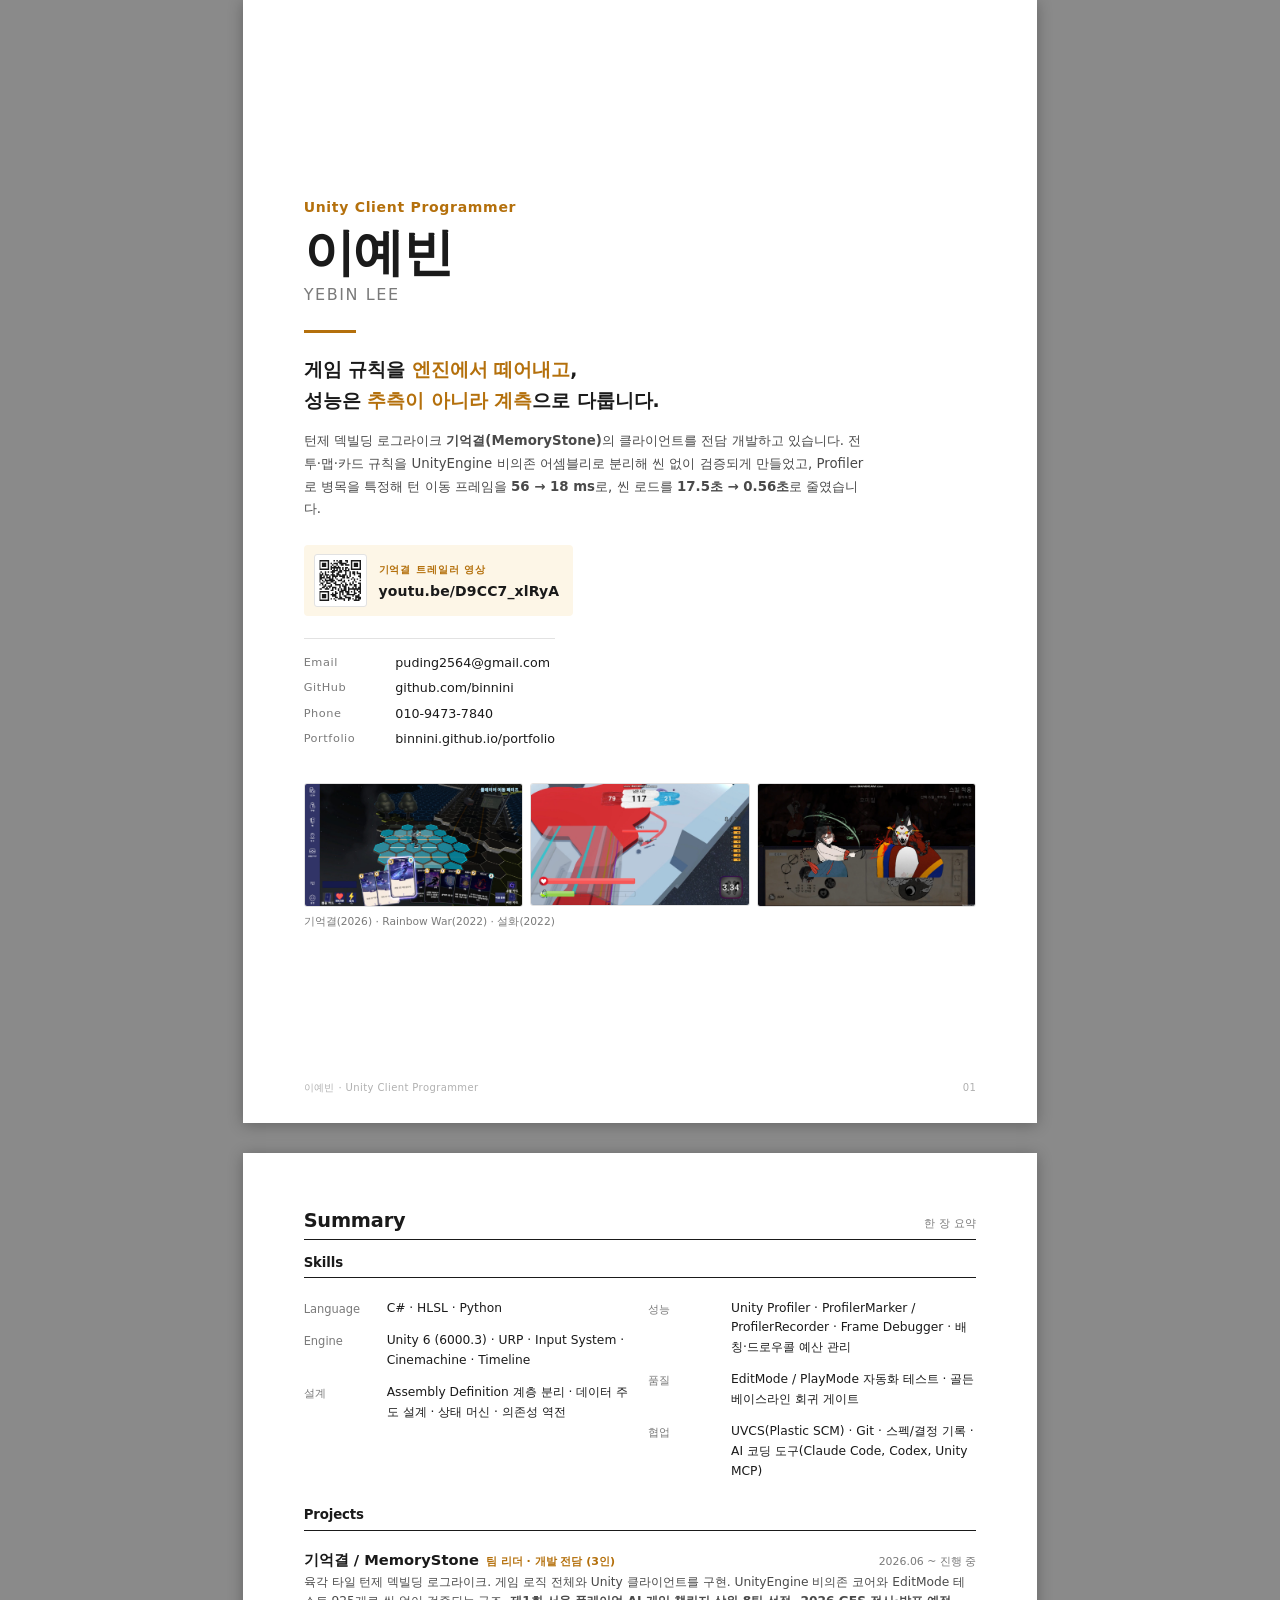
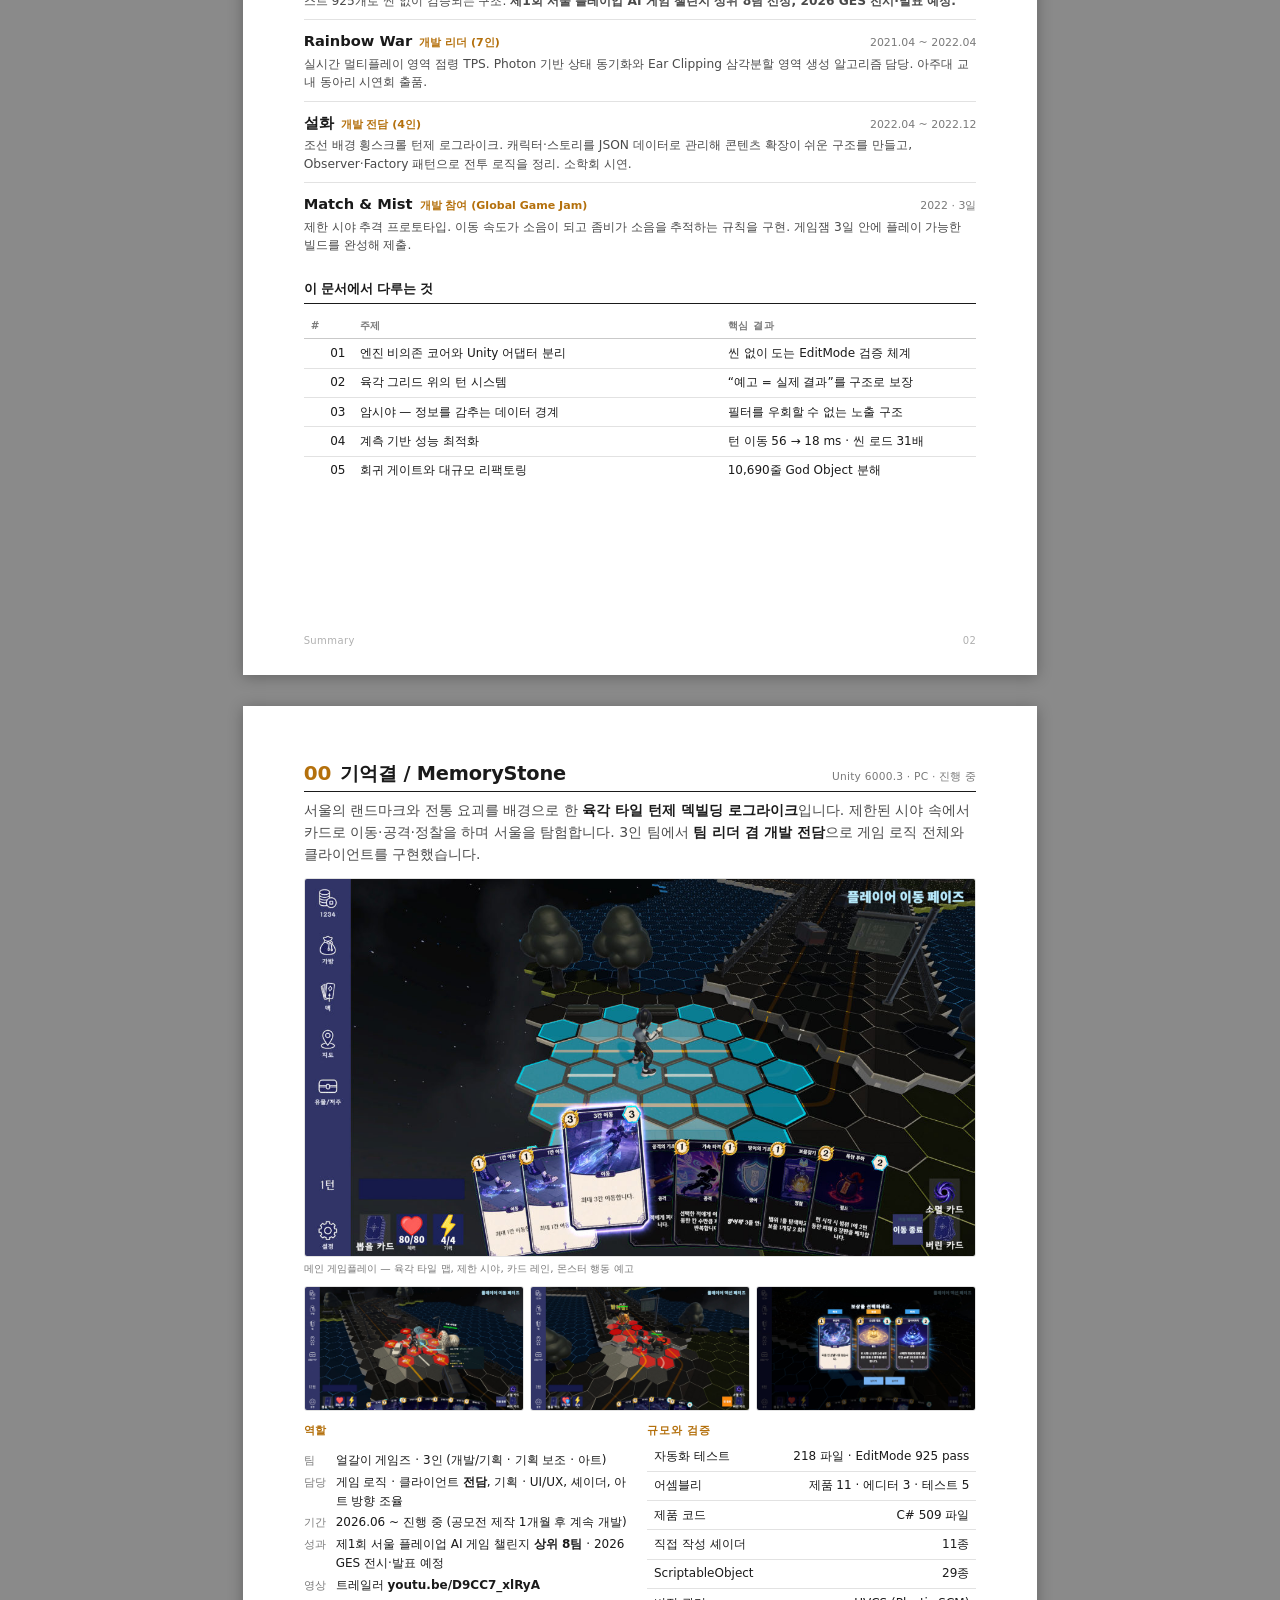
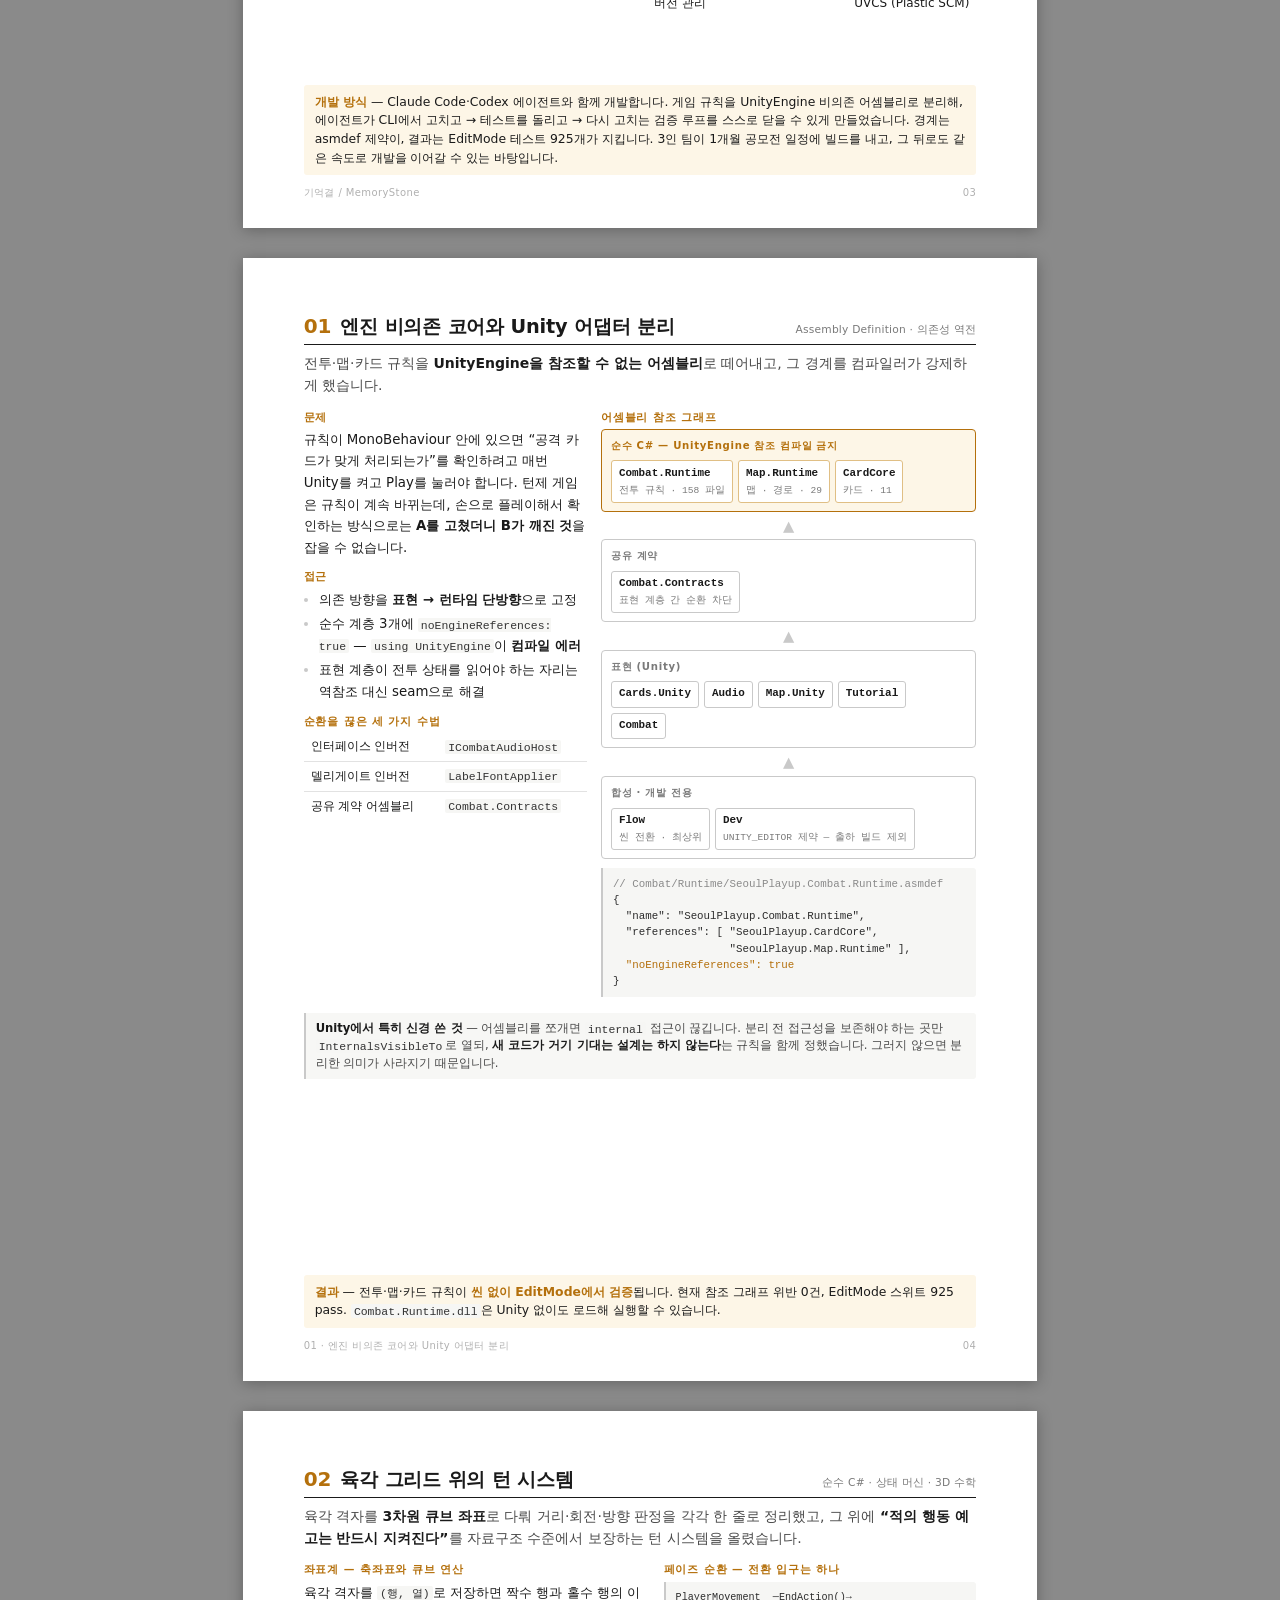
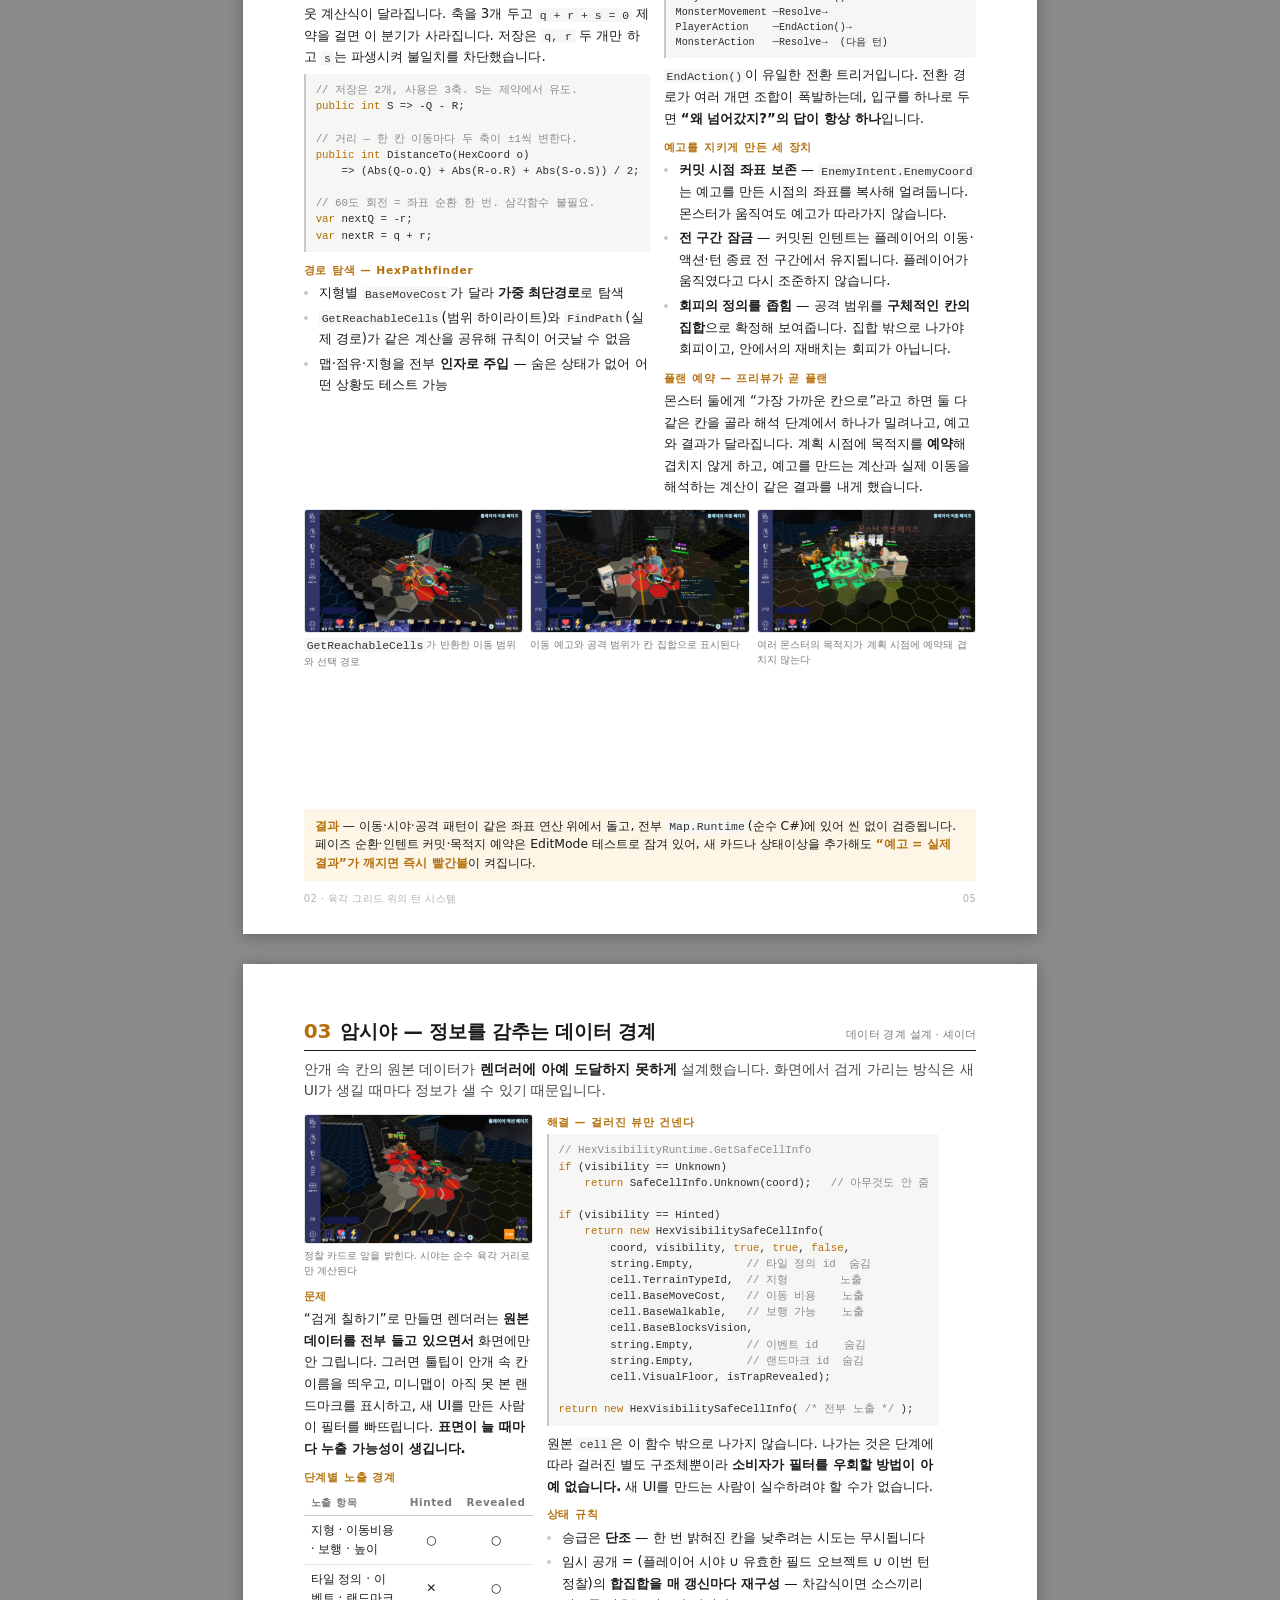
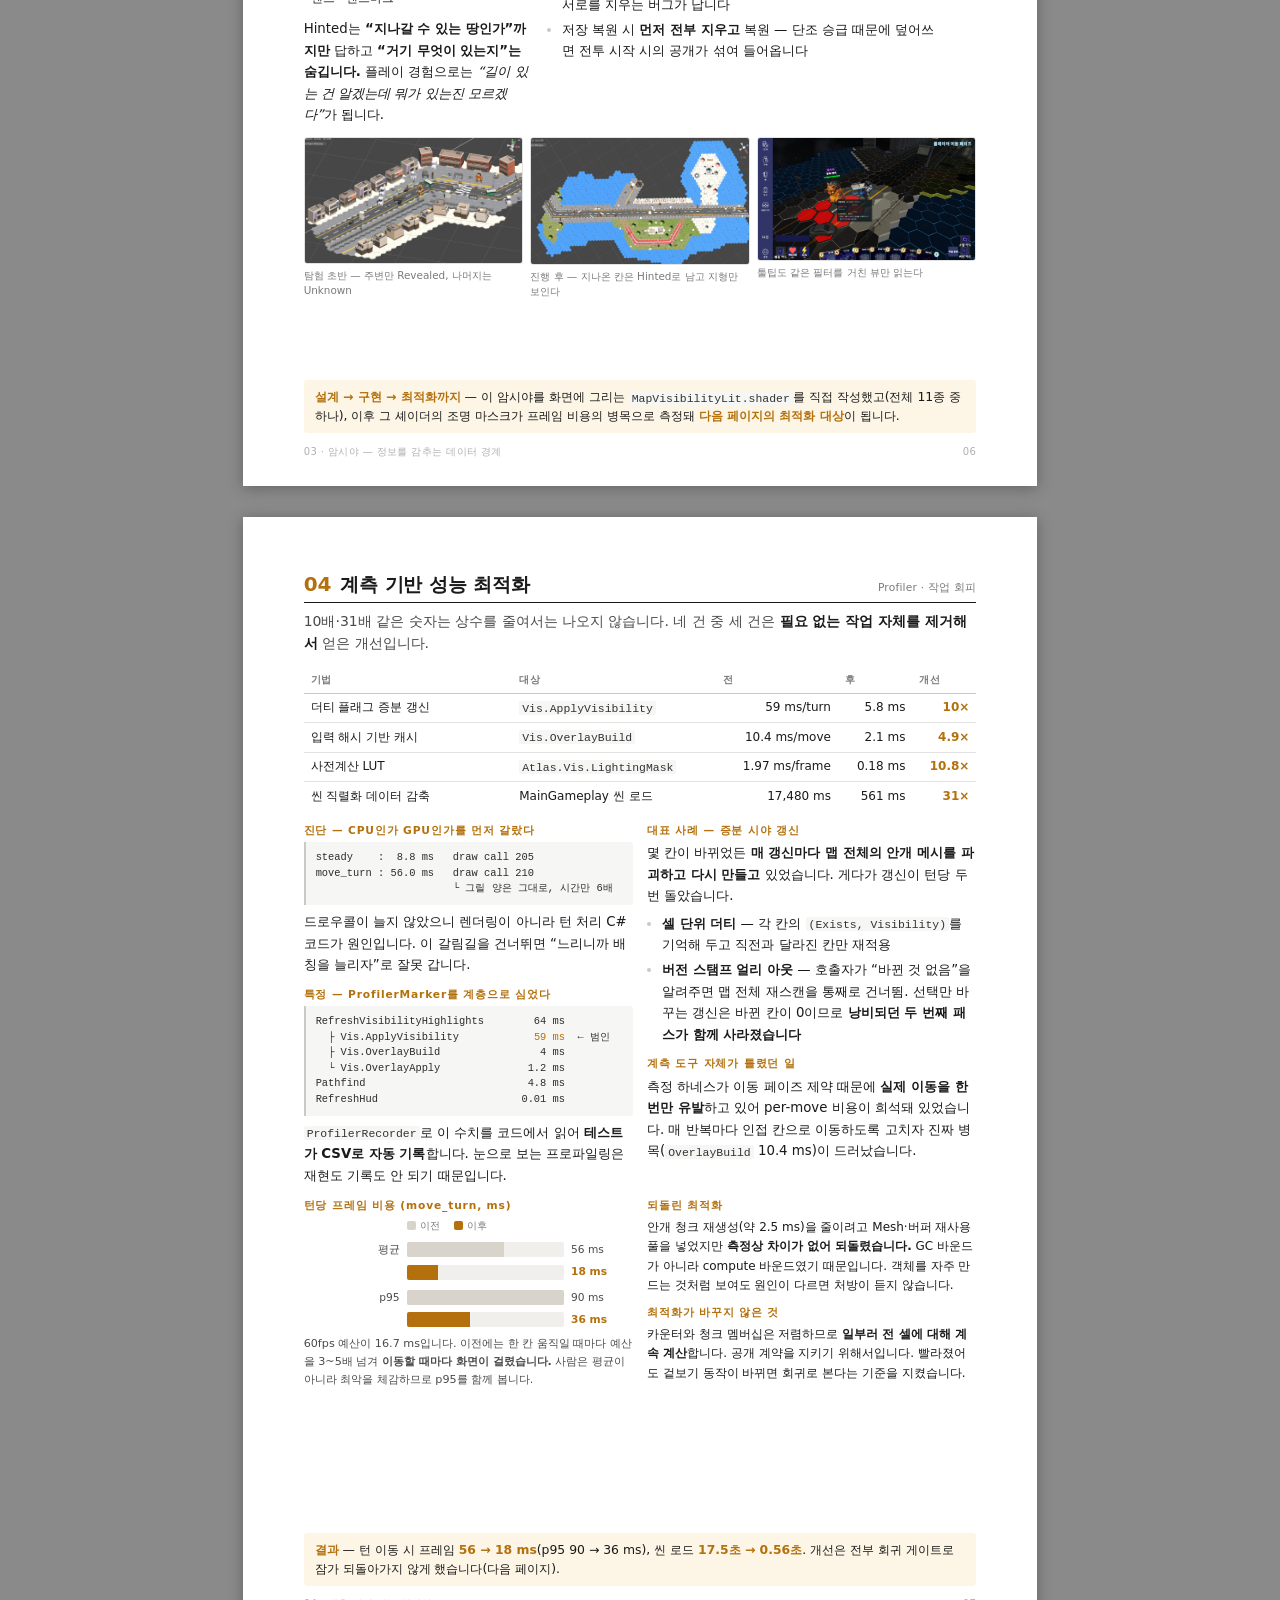
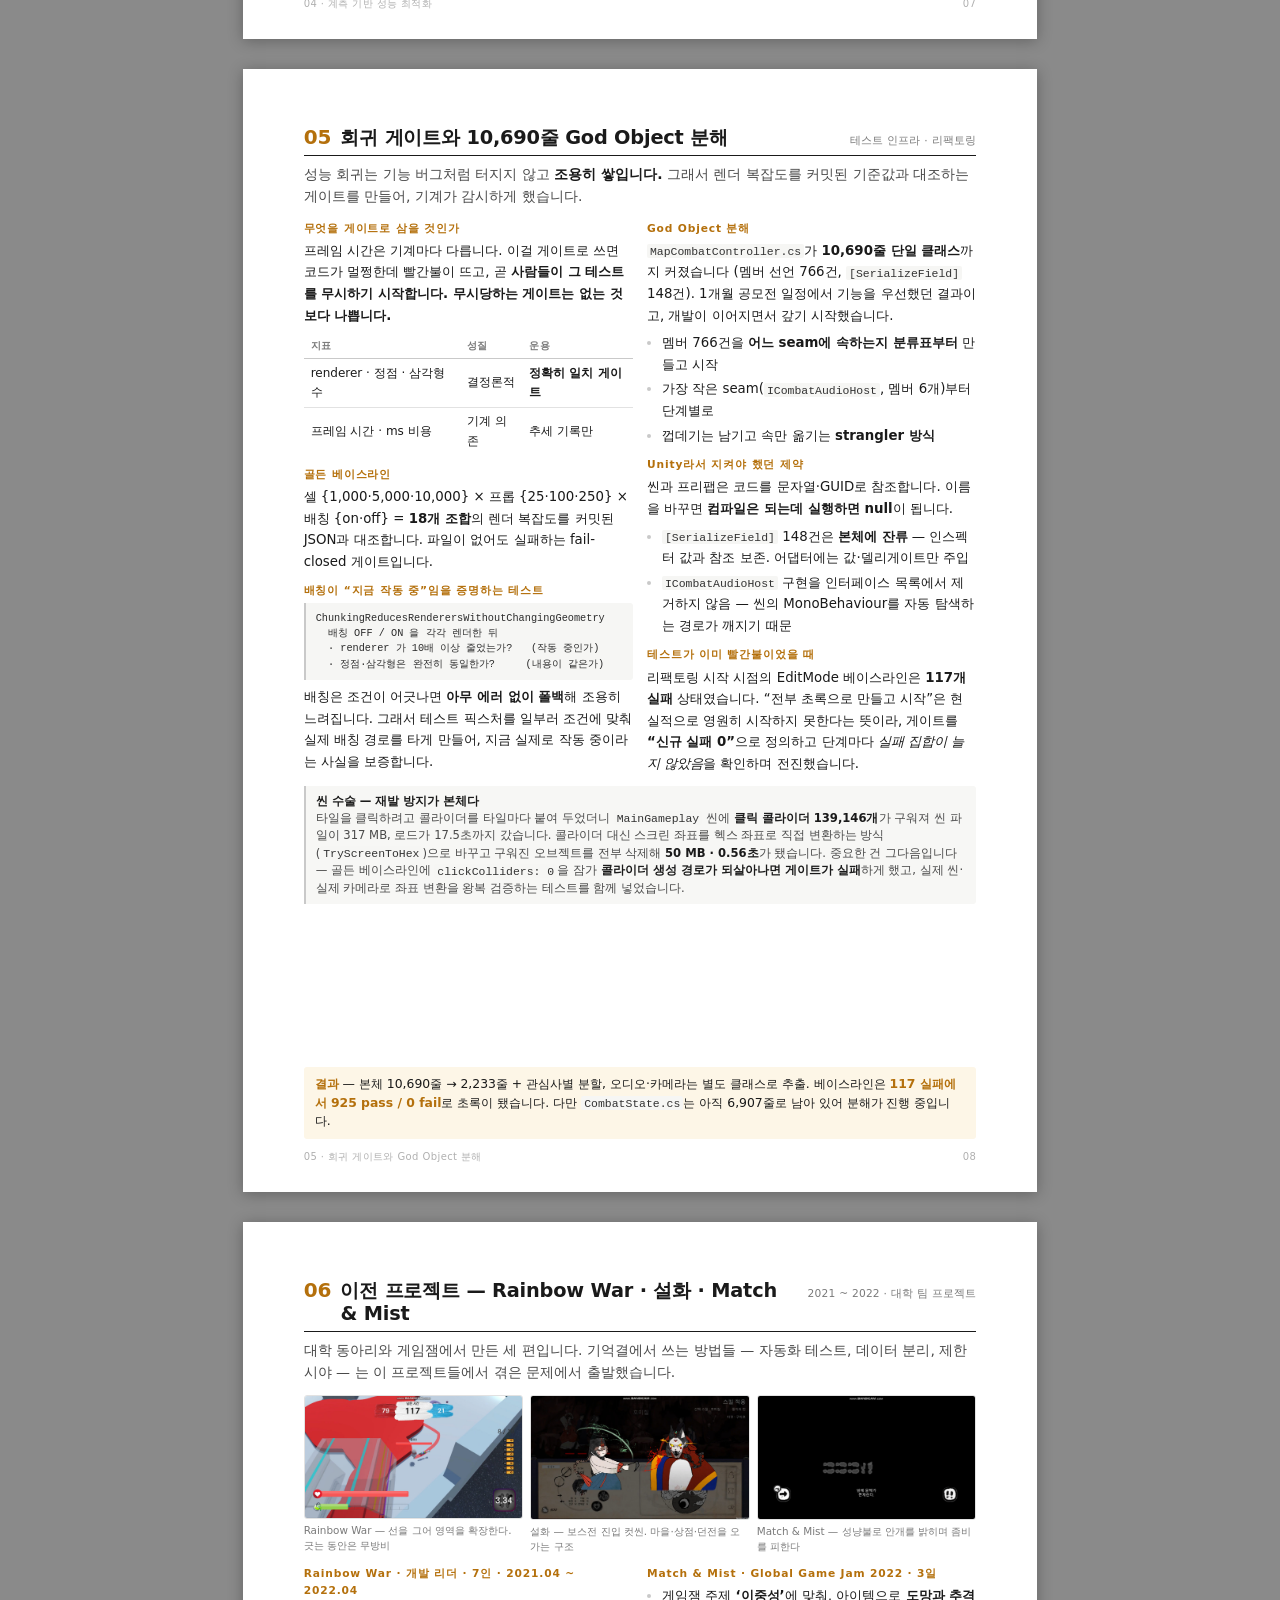
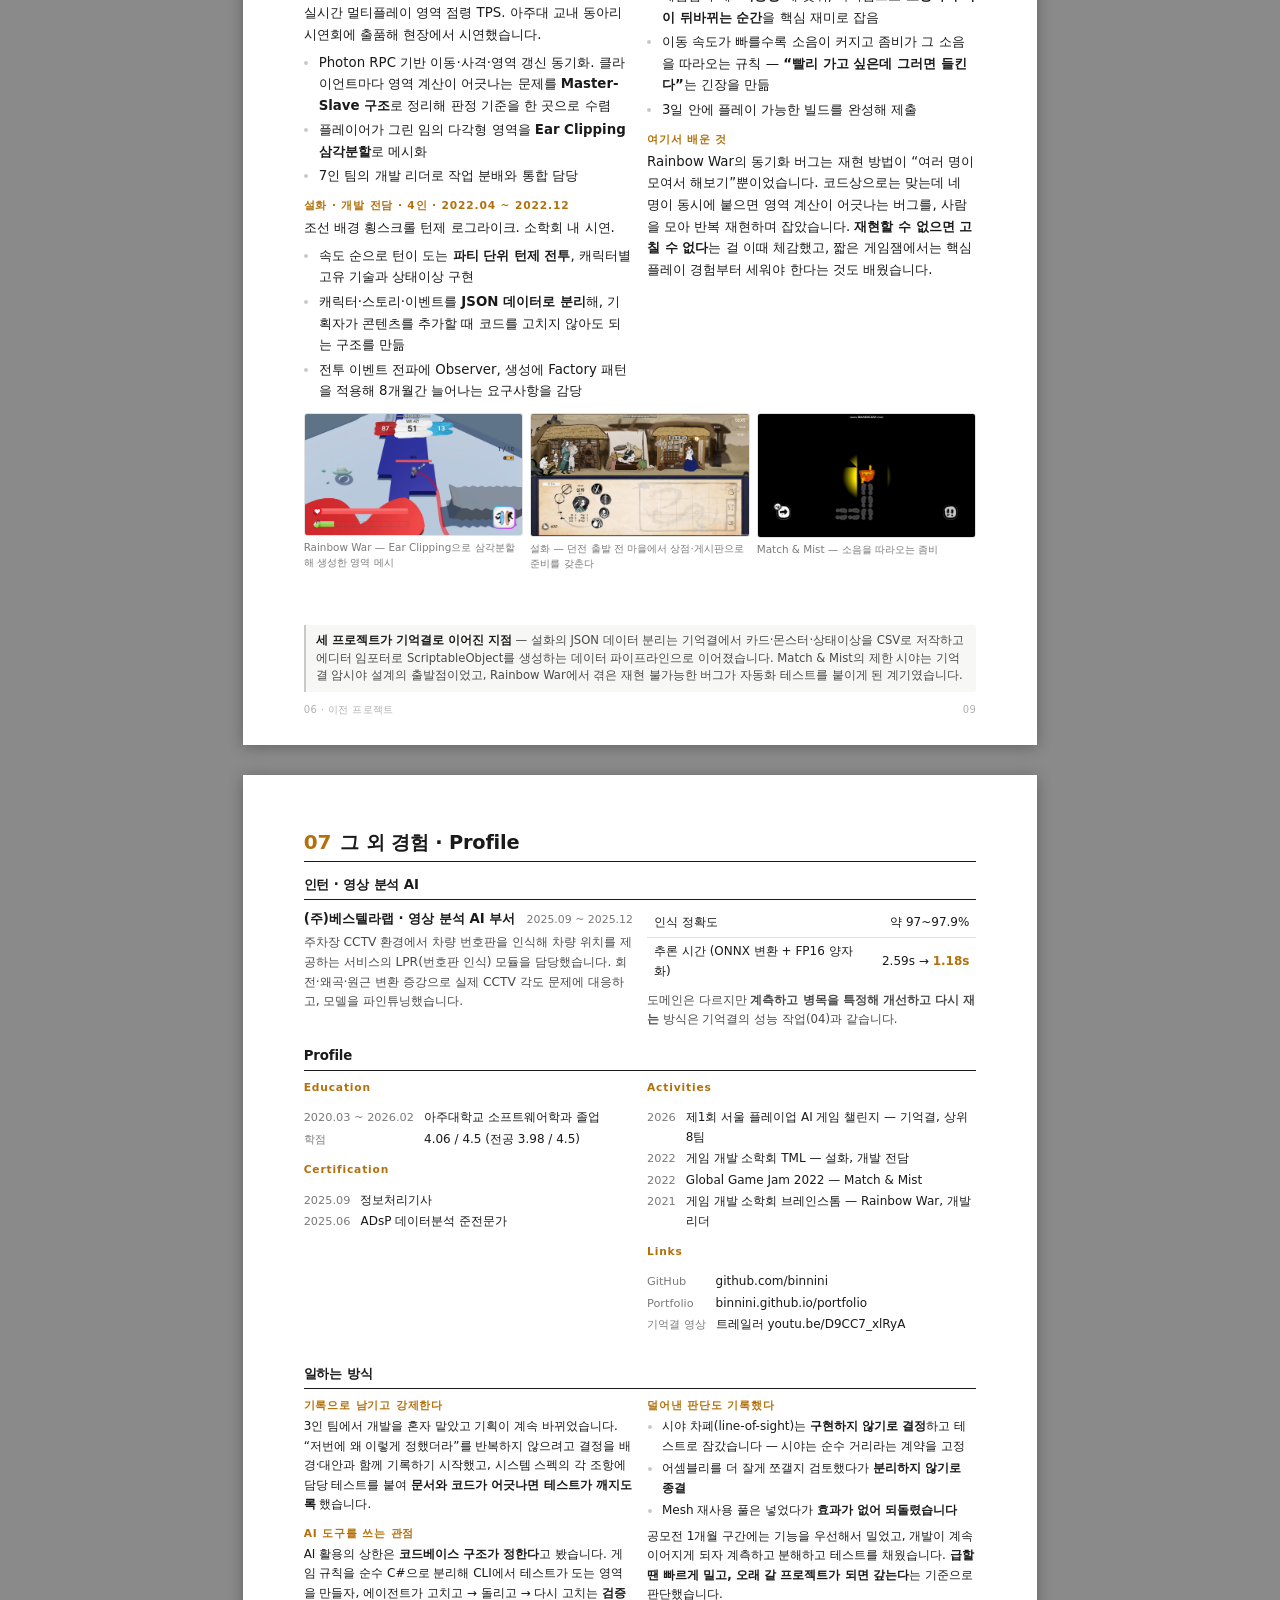
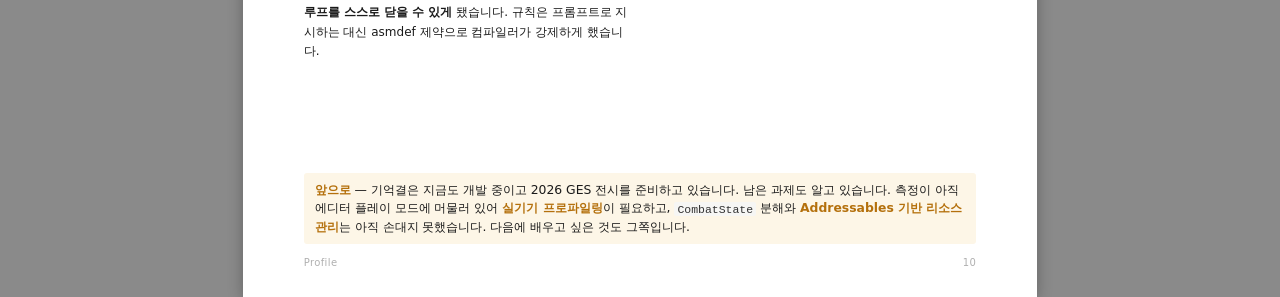
==== commit c077fe09: "포트폴리오(2026) 12장→10장 개편 및 이력서 문구 정리 - 표지·개요에 기억결 트레일러 QR/링크 추가 (assets/qr-trailer.svg) - 코드 줄 수 대신 검증" ====
--- a/portfolio-2026.html
+++ b/portfolio-2026.html
@@ -195,12 +195,23 @@
 .cover-claim span{ color:var(--accent); }
 .cover-sub{ margin-top:14px; font-size:10pt; color:var(--ink-2); line-height:1.7; max-width:150mm; }
 .cover-meta{
-  margin-top:34px; padding-top:14px; border-top:1px solid var(--line);
+  margin-top:22px; padding-top:14px; border-top:1px solid var(--line);
   display:grid; grid-template-columns: repeat(2, auto); gap:5px 40px;
   font-size:9.5pt; width:fit-content;
 }
 .cover-meta dt{ color:var(--ink-3); font-size:8.5pt; letter-spacing:.05em; }
 .cover-meta dd{ margin:0; }
+
+/* 트레일러 링크 */
+a.trailer{
+  margin-top:18px; display:flex; align-items:center; gap:12px;
+  padding:9px 14px 9px 10px; background:var(--accent-bg); border-radius:4px;
+  width:fit-content; text-decoration:none; color:var(--ink);
+}
+.trailer-qr{ width:14mm; height:14mm; display:block; background:#fff;
+  padding:1.2mm; border:1px solid var(--line); border-radius:3px; }
+.trailer-label{ font-size:7.8pt; letter-spacing:.09em; font-weight:700; color:var(--accent); }
+.trailer-url{ font-size:10.5pt; font-weight:700; letter-spacing:.01em; }
 
 /* ===================== 요약 페이지 ===================== */
 .sum-grid{ display:grid; grid-template-columns: 1fr 1fr; gap:9px 16px; }
@@ -273,8 +284,17 @@
     <p class="cover-sub">
       턴제 덱빌딩 로그라이크 <b>기억결(MemoryStone)</b>의 클라이언트를 전담 개발하고 있습니다.
       전투·맵·카드 규칙을 UnityEngine 비의존 어셈블리로 분리해 씬 없이 검증되게 만들었고,
-      Profiler로 병목을 특정해 턴당 비용을 10배, 씬 로드를 31배 줄였습니다.
+      Profiler로 병목을 특정해 턴 이동 프레임을 <b>56 → 18 ms</b>로,
+      씬 로드를 <b>17.5초 → 0.56초</b>로 줄였습니다.
     </p>
+
+    <a class="trailer" href="https://youtu.be/D9CC7_xlRyA">
+      <img class="trailer-qr" src="assets/qr-trailer.svg" alt="기억결 트레일러 QR 코드">
+      <span>
+        <span class="trailer-label">기억결 트레일러 영상</span><br>
+        <span class="trailer-url">youtu.be/D9CC7_xlRyA</span>
+      </span>
+    </a>
 
     <dl class="cover-meta">
       <dt>Email</dt><dd>puding2564@gmail.com</dd>
@@ -283,7 +303,7 @@
       <dt>Portfolio</dt><dd>binnini.github.io/portfolio</dd>
     </dl>
 
-    <div class="figs3" style="margin-top:26px">
+    <div class="figs3" style="margin-top:20px">
       <img src="assets/print/플레이 화면.jpg" alt="기억결 전투">
       <img src="assets/print/땅따먹기 장면.jpg" alt="Rainbow War">
       <img src="assets/print/구미호 전투 컷씬.jpg" alt="설화">
@@ -331,7 +351,7 @@
       </div>
       <p class="proj-desc">
         육각 타일 턴제 덱빌딩 로그라이크. 게임 로직 전체와 Unity 클라이언트를 구현.
-        C# 509파일 · 약 15만 줄 / 자동화 테스트 218파일.
+        UnityEngine 비의존 코어와 EditMode 테스트 925개로 씬 없이 검증되는 구조.
         <b>제1회 서울 플레이업 AI 게임 챌린지 상위 8팀 선정, 2026 GES 전시·발표 예정.</b>
       </p>
     </div>
@@ -379,11 +399,10 @@
       <thead><tr><th>#</th><th>주제</th><th style="width:38%">핵심 결과</th></tr></thead>
       <tbody>
         <tr><td class="num">01</td><td>엔진 비의존 코어와 Unity 어댑터 분리</td><td>씬 없이 도는 EditMode 검증 체계</td></tr>
-        <tr><td class="num">02</td><td>축좌표 기반 육각 그리드와 경로 탐색</td><td>조건 분기 없는 거리·회전·방향 판정</td></tr>
-        <tr><td class="num">03</td><td>턴 상태 머신과 적 행동 예고</td><td>“프리뷰가 곧 실제 결과”를 구조로 보장</td></tr>
-        <tr><td class="num">04</td><td>암시야 — 렌더링이 아닌 정보 은닉 계층</td><td>필터를 우회할 수 없는 데이터 경계</td></tr>
-        <tr><td class="num">05</td><td>계측 기반 성능 최적화</td><td>턴당 10배 · 씬 로드 31배</td></tr>
-        <tr><td class="num">06</td><td>회귀 게이트와 대규모 리팩토링</td><td>10,690줄 God Object 분해</td></tr>
+        <tr><td class="num">02</td><td>육각 그리드 위의 턴 시스템</td><td>“예고 = 실제 결과”를 구조로 보장</td></tr>
+        <tr><td class="num">03</td><td>암시야 — 정보를 감추는 데이터 경계</td><td>필터를 우회할 수 없는 노출 구조</td></tr>
+        <tr><td class="num">04</td><td>계측 기반 성능 최적화</td><td>턴 이동 56 → 18 ms · 씬 로드 31배</td></tr>
+        <tr><td class="num">05</td><td>회귀 게이트와 대규모 리팩토링</td><td>10,690줄 God Object 분해</td></tr>
       </tbody>
     </table>
   </div>
@@ -427,15 +446,16 @@
         <dt>담당</dt><dd>게임 로직 · 클라이언트 <b>전담</b>, 기획 · UI/UX, 셰이더, 아트 방향 조율</dd>
         <dt>기간</dt><dd>2026.06 ~ 진행 중 (공모전 제작 1개월 후 계속 개발)</dd>
         <dt>성과</dt><dd>제1회 서울 플레이업 AI 게임 챌린지 <b>상위 8팀</b> · 2026 GES 전시·발표 예정</dd>
+        <dt>영상</dt><dd>트레일러 <b>youtu.be/D9CC7_xlRyA</b></dd>
       </dl>
     </div>
     <div>
-      <div class="block-label">규모</div>
+      <div class="block-label">규모와 검증</div>
       <table>
         <tbody>
-          <tr><td>제품 코드</td><td class="num">509 파일 / 약 149,500줄</td></tr>
+          <tr><td>자동화 테스트</td><td class="num">218 파일 · EditMode 925 pass</td></tr>
           <tr><td>어셈블리</td><td class="num">제품 11 · 에디터 3 · 테스트 5</td></tr>
-          <tr><td>자동화 테스트</td><td class="num">218 파일 · EditMode 925 pass</td></tr>
+          <tr><td>제품 코드</td><td class="num">C# 509 파일</td></tr>
           <tr><td>직접 작성 셰이더</td><td class="num">11종</td></tr>
           <tr><td>ScriptableObject</td><td class="num">29종</td></tr>
           <tr><td>버전 관리</td><td class="num">UVCS (Plastic SCM)</td></tr>
@@ -445,8 +465,11 @@
   </div>
 
   <div class="result pin">
-    <b>이 프로젝트에서 스스로 세운 원칙</b> — 사람의 기억과 주의력에 의존하지 않는 구조를 만든다.
-    규칙은 당부가 아니라 컴파일러가 강제하게 하고(01), 성능은 감이 아니라 게이트가 지키게 합니다(06).
+    <b>개발 방식</b> — Claude Code·Codex 에이전트와 함께 개발합니다.
+    게임 규칙을 UnityEngine 비의존 어셈블리로 분리해, 에이전트가 CLI에서 고치고 → 테스트를 돌리고 →
+    다시 고치는 검증 루프를 스스로 닫을 수 있게 만들었습니다. 경계는 asmdef 제약이,
+    결과는 EditMode 테스트 925개가 지킵니다. 3인 팀이 1개월 공모전 일정에 빌드를 내고,
+    그 뒤로도 같은 속도로 개발을 이어갈 수 있는 바탕입니다.
   </div>
 
   <div class="folio"><span>기억결 / MemoryStone</span><span>03</span></div>
@@ -566,197 +589,117 @@
 </section>
 
 
-<!-- ================= p5 · 카드 02 육각 그리드 ================= -->
+<!-- ================= p5 · 카드 02 육각 그리드 위의 턴 시스템 ================= -->
 <section class="page">
  <div class="page-inner">
   <div class="card-head">
     <span class="card-num">02</span>
-    <h2 class="card-title">축좌표 기반 육각 그리드와 경로 탐색</h2>
-    <span class="card-tag">3D 수학 · 순수 C#</span>
+    <h2 class="card-title">육각 그리드 위의 턴 시스템</h2>
+    <span class="card-tag">순수 C# · 상태 머신 · 3D 수학</span>
   </div>
 
   <p class="lede">
-    육각 격자를 <b>3차원 큐브 좌표의 대각 평면</b>으로 다뤄, 거리·회전·방향 판정에서
-    행 홀짝 분기를 완전히 없앴습니다.
+    육각 격자를 <b>3차원 큐브 좌표</b>로 다뤄 거리·회전·방향 판정을 각각 한 줄로 정리했고,
+    그 위에 <b>“적의 행동 예고는 반드시 지켜진다”</b>를 자료구조 수준에서 보장하는
+    턴 시스템을 올렸습니다.
   </p>
 
-  <div class="cols-37">
-    <div>
-      <figure>
-        <img src="assets/print/몬스터 이동 경로.jpg" alt="이동 가능 범위와 경로 표시">
-        <figcaption><code>GetReachableCells</code>가 반환한 이동 가능 범위와 선택 경로</figcaption>
-      </figure>
-
-      <div class="block" style="margin-top:10px">
-        <div class="block-label">문제</div>
-        <p>육각 격자는 이웃이 6개인데 <b>행마다 반 칸씩 어긋납니다.</b>
-        <code>(행, 열)</code>로 저장하면 짝수 행과 홀수 행의 이웃 계산식이 서로 달라지고,
-        거리 계산은 더 복잡해집니다.</p>
-      </div>
-
-      <div class="block">
-        <div class="block-label">접근</div>
-        <p>축을 3개 두고 <code>q + r + s = 0</code> 제약을 겁니다. 저장은 <code>q, r</code> 두 개만 하고
-        <code>s</code>는 파생시켜 <b>불일치를 원천 차단</b>했습니다.</p>
-      </div>
-    </div>
-
-    <div>
-      <pre><span class="c">// 저장은 2개, 사용은 3축. S는 제약에서 유도된다.</span>
+  <div class="cols">
+    <div>
+      <div class="block">
+        <div class="block-label">좌표계 — 축좌표와 큐브 연산</div>
+        <p>육각 격자를 <code>(행, 열)</code>로 저장하면 짝수 행과 홀수 행의 이웃 계산식이 달라집니다.
+        축을 3개 두고 <code>q + r + s = 0</code> 제약을 걸면 이 분기가 사라집니다.
+        저장은 <code>q, r</code> 두 개만 하고 <code>s</code>는 파생시켜 불일치를 차단했습니다.</p>
+        <pre><span class="c">// 저장은 2개, 사용은 3축. S는 제약에서 유도.</span>
 <span class="k">public int</span> S => -Q - R;
 
-<span class="c">// 거리 — 한 칸 이동 시 합이 0이어야 하므로</span>
-<span class="c">// 항상 두 축이 ±1씩 변한다. 그래서 2로 나눈다.</span>
+<span class="c">// 거리 — 한 칸 이동마다 두 축이 ±1씩 변한다.</span>
 <span class="k">public int</span> DistanceTo(HexCoord o)
     => (Abs(Q-o.Q) + Abs(R-o.R) + Abs(S-o.S)) / 2;
 
 <span class="c">// 60도 회전 = 좌표 순환 한 번. 삼각함수 불필요.</span>
-<span class="c">// 공격 패턴을 6방향으로 돌릴 때 사용.</span>
 <span class="k">var</span> nextQ = -r;
-<span class="k">var</span> nextR = q + r;
-
-<span class="c">// 방향 판정 — 큐브 공간 내적 최댓값.</span>
-<span class="c">// 동점은 enum 순서로 깬다(결정성 확보).</span>
-<span class="k">var</span> dot = dq*d.Q + dr*d.R + ds*(-d.Q-d.R);</pre>
-
-      <div class="block" style="margin-top:9px">
+<span class="k">var</span> nextR = q + r;</pre>
+      </div>
+
+      <div class="block">
         <div class="block-label">경로 탐색 — HexPathfinder</div>
         <ul>
-          <li>지형별 <code>BaseMoveCost</code>가 달라 단순 BFS가 아닌 <b>가중 최단경로</b></li>
+          <li>지형별 <code>BaseMoveCost</code>가 달라 <b>가중 최단경로</b>로 탐색</li>
           <li><code>GetReachableCells</code>(범위 하이라이트)와 <code>FindPath</code>(실제 경로)가
-              같은 계산을 공유해 <b>규칙이 어긋날 수 없음</b></li>
-          <li>맵·런타임 점유·지형 특성을 전부 <b>인자로 주입</b> — 숨은 상태가 없어 어떤 상황도 테스트 가능</li>
+              같은 계산을 공유해 규칙이 어긋날 수 없음</li>
+          <li>맵·점유·지형을 전부 <b>인자로 주입</b> — 숨은 상태가 없어 어떤 상황도 테스트 가능</li>
         </ul>
       </div>
     </div>
-  </div>
-
-  <div class="note" style="margin-top:10px">
-    <b>확장 사례 · 멀티셀 보스의 통과 판정</b><br>
-    여러 칸을 차지하는 보스가 자기가 지나갈 수 없는 틈으로 걸어 들어가는 문제가 있었습니다.
-    처음에는 보스 이동을 아예 막아뒀다가, <code>MovementQuery.FootprintRadius</code>를 더해
-    “중심 칸 하나”가 아니라 <b>중심 기준 반경 R 원판 전체</b>가 통과 가능한지를 묻도록 바꿨습니다.
-    기본값 0이면 기존 동작 그대로라 <b>기존 호출부를 한 곳도 고치지 않았고</b>,
-    자기 몸이 이미 깔고 있는 칸은 점유 판정이 <code>OccupyingUnitId != UnitId</code>인 덕분에
-    <b>예외 처리 없이 자동으로 통과</b>합니다.
+
+    <div>
+      <div class="block">
+        <div class="block-label">페이즈 순환 — 전환 입구는 하나</div>
+        <pre style="font-size:7.6pt">PlayerMovement  ─EndAction()→
+MonsterMovement ─Resolve→
+PlayerAction    ─EndAction()→
+MonsterAction   ─Resolve→  (다음 턴)</pre>
+        <p><code>EndAction()</code>이 유일한 전환 트리거입니다. 전환 경로가 여러 개면 조합이 폭발하는데,
+        입구를 하나로 두면 <b>“왜 넘어갔지?”의 답이 항상 하나</b>입니다.</p>
+      </div>
+
+      <div class="block">
+        <div class="block-label">예고를 지키게 만든 세 장치</div>
+        <ul>
+          <li><b>커밋 시점 좌표 보존</b> — <code>EnemyIntent.EnemyCoord</code>는 예고를 만든 시점의
+              좌표를 복사해 얼려둡니다. 몬스터가 움직여도 예고가 따라가지 않습니다.</li>
+          <li><b>전 구간 잠금</b> — 커밋된 인텐트는 플레이어의 이동·액션·턴 종료 전 구간에서
+              유지됩니다. 플레이어가 움직였다고 다시 조준하지 않습니다.</li>
+          <li><b>회피의 정의를 좁힘</b> — 공격 범위를 <b>구체적인 칸의 집합</b>으로 확정해 보여줍니다.
+              집합 밖으로 나가야 회피이고, 안에서의 재배치는 회피가 아닙니다.</li>
+        </ul>
+      </div>
+
+      <div class="block">
+        <div class="block-label">플랜 예약 — 프리뷰가 곧 플랜</div>
+        <p>몬스터 둘에게 “가장 가까운 칸으로”라고 하면 둘 다 같은 칸을 골라
+        해석 단계에서 하나가 밀려나고, 예고와 결과가 달라집니다.
+        계획 시점에 목적지를 <b>예약</b>해 겹치지 않게 하고, 예고를 만드는 계산과
+        실제 이동을 해석하는 계산이 같은 결과를 내게 했습니다.</p>
+      </div>
+    </div>
   </div>
 
   <div class="figs3" style="margin-top:11px">
-    <figure><img src="assets/print/석촌 호수 맵.jpg" alt="석촌호수 맵">
-      <figcaption>석촌호수 — 실제 서울 지형을 육각 타일로 재구성</figcaption></figure>
-    <figure><img src="assets/print/잠실 대교 맵.jpg" alt="잠실대교 맵">
-      <figcaption>잠실대교 — 이동 비용이 다른 지형이 섞인 구간</figcaption></figure>
-    <figure><img src="assets/print/필드 카드.jpg" alt="필드 카드">
-      <figcaption>필드 카드가 만드는 오브젝트도 같은 좌표계 위에 놓인다</figcaption></figure>
+    <figure><img src="assets/print/몬스터 이동 경로.jpg" alt="이동 가능 범위와 경로 표시">
+      <figcaption><code>GetReachableCells</code>가 반환한 이동 범위와 선택 경로</figcaption></figure>
+    <figure><img src="assets/print/몬스터 행동 의도 2.jpg" alt="행동 의도 표시">
+      <figcaption>이동 예고와 공격 범위가 칸 집합으로 표시된다</figcaption></figure>
+    <figure><img src="assets/print/몬스터 포위 2.jpg" alt="다중 몬스터 포위">
+      <figcaption>여러 몬스터의 목적지가 계획 시점에 예약돼 겹치지 않는다</figcaption></figure>
   </div>
 
   <div class="result pin">
-    <b>결과</b> — 좌표계를 바꾸자 거리·회전·방향이 각각 한 줄로 정리됐고,
-    이동·시야·공격 패턴이 모두 같은 좌표 연산 위에서 돌아갑니다.
-    전부 <code>Map.Runtime</code>(순수 C#)에 있어 씬 없이 검증됩니다.
-  </div>
-
-  <div class="folio"><span>02 · 축좌표 기반 육각 그리드와 경로 탐색</span><span>05</span></div>
+    <b>결과</b> — 이동·시야·공격 패턴이 같은 좌표 연산 위에서 돌고, 전부
+    <code>Map.Runtime</code>(순수 C#)에 있어 씬 없이 검증됩니다.
+    페이즈 순환·인텐트 커밋·목적지 예약은 EditMode 테스트로 잠겨 있어,
+    새 카드나 상태이상을 추가해도 <b>“예고 = 실제 결과”가 깨지면 즉시 빨간불</b>이 켜집니다.
+  </div>
+
+  <div class="folio"><span>02 · 육각 그리드 위의 턴 시스템</span><span>05</span></div>
  </div>
 </section>
 
 
-<!-- ================= p6 · 카드 03 턴 상태 머신 + 인텐트 ================= -->
+<!-- ================= p6 · 카드 03 암시야 ================= -->
 <section class="page">
  <div class="page-inner">
   <div class="card-head">
     <span class="card-num">03</span>
-    <h2 class="card-title">턴 상태 머신과 “지켜지는” 적 행동 예고</h2>
-    <span class="card-tag">상태 머신 · 계약 설계</span>
+    <h2 class="card-title">암시야 — 정보를 감추는 데이터 경계</h2>
+    <span class="card-tag">데이터 경계 설계 · 셰이더</span>
   </div>
 
   <p class="lede">
-    적이 다음 턴 행동을 미리 보여주는 게임에서 생명은 <b>“예고가 반드시 지켜진다”</b>는 신뢰입니다.
-    그 신뢰를 규율이 아니라 <b>자료구조로 강제</b>했습니다.
-  </p>
-
-  <div class="cols-37">
-    <div>
-      <figure>
-        <img src="assets/print/몬스터 포위.jpg" alt="몬스터 공격 예고 텔레그래프">
-        <figcaption>몬스터가 다음 턴 이동 위치와 공격 범위를 미리 노출한다</figcaption>
-      </figure>
-
-      <div class="block" style="margin-top:10px">
-        <div class="block-label">페이즈 순환</div>
-        <pre style="font-size:7.6pt">PlayerMovement  ─EndAction()→
-MonsterMovement ─Resolve→
-PlayerAction    ─EndAction()→
-MonsterAction   ─Resolve→  (다음 턴)</pre>
-        <p><b>이동만으로는 페이즈가 전환되지 않습니다. <code>EndAction()</code>이 유일한 전환 트리거입니다.</b>
-        전환 경로가 여러 개면 조합이 폭발하고 그중 하나의 이상 상태를 놓치게 되는데,
-        입구를 하나로 두면 <b>“왜 넘어갔지?”의 답이 항상 하나</b>입니다.</p>
-      </div>
-    </div>
-
-    <div>
-      <div class="block">
-        <div class="block-label">예고를 지키게 만든 세 장치</div>
-        <ul>
-          <li><b>커밋 시점 좌표 보존</b> — <code>EnemyIntent.EnemyCoord</code>는 라이브 좌표가 아니라
-              예고를 만든 시점의 좌표를 복사해 얼려둡니다. 몬스터가 움직여도 예고가 따라가지 않습니다.</li>
-          <li><b>전 구간 잠금</b> — 커밋된 인텐트는 플레이어의 이동·액션·턴 종료 전 구간에서 유지됩니다.
-              플레이어가 움직였다고 다시 조준하지 않습니다.</li>
-          <li><b>회피의 정의를 좁힘</b> — 공격 범위를 규칙이 아니라 <b>구체적인 칸의 집합</b>으로 확정해
-              보여줍니다. 집합 밖으로 나가야 회피이고, 안에서의 재배치는 회피가 아닙니다.</li>
-        </ul>
-      </div>
-
-      <div class="block">
-        <div class="block-label">플랜 예약 — 프리뷰가 곧 플랜</div>
-        <p>몬스터 둘에게 각각 “가장 가까운 칸으로”라고 하면 <b>둘 다 같은 칸을 고르고</b>
-        해석 단계에서 하나가 밀려납니다. 그러면 예고와 결과가 달라집니다.</p>
-        <p>계획 시점에 목적지를 <b>예약</b>해 서로 겹치지 않게 했습니다.
-        예고를 만드는 계산과 실제 이동을 해석하는 계산이 <b>같은 결과를 내도록 보장</b>합니다.</p>
-      </div>
-    </div>
-  </div>
-
-  <div class="note" style="margin-top:10px">
-    <b>순서가 곧 게임 규칙이다</b><br>
-    턴 시작 시퀀스를 계약으로 고정했습니다 — ① 블록(방어도) 해제 → ② 필드 오브젝트 틱 →
-    ③ 지속 효과 → ④ 예산·시야·인텐트 갱신 → ⑤ 페이즈 진입.
-    <b>따라서 필드 피해는 블록이 해제된 뒤에 들어옵니다.</b>
-    ①과 ②를 뒤집으면 “방어도를 쌓아두면 다음 턴 장판을 막을 수 있는” 완전히 다른 게임이 되기 때문에,
-    문서로 고정하고 테스트로 잠갔습니다.
-  </div>
-
-  <div class="figs3" style="margin-top:11px">
-    <figure><img src="assets/print/몬스터 행동 의도 2.jpg" alt="행동 의도 표시">
-      <figcaption>이동 예고와 공격 범위가 칸 집합으로 표시된다</figcaption></figure>
-    <figure><img src="assets/print/몬스터 포위 2.jpg" alt="다중 몬스터 포위">
-      <figcaption>여러 몬스터의 목적지가 겹치지 않도록 계획 시점에 예약된다</figcaption></figure>
-    <figure><img src="assets/print/턴 페이즈 설명.jpg" alt="턴 페이즈 UI">
-      <figcaption>현재 페이즈와 남은 기력을 항상 노출</figcaption></figure>
-  </div>
-
-  <div class="result pin">
-    <b>결과</b> — 페이즈 순환·인텐트 커밋·회피 판정·목적지 예약이 모두 EditMode 테스트로 잠겨 있어,
-    새 카드나 상태이상을 추가해도 <b>“예고 = 실제 결과”가 깨지면 즉시 빨간불</b>이 켜집니다.
-  </div>
-
-  <div class="folio"><span>03 · 턴 상태 머신과 적 행동 예고</span><span>06</span></div>
- </div>
-</section>
-
-
-<!-- ================= p7 · 카드 04 암시야 ================= -->
-<section class="page">
- <div class="page-inner">
-  <div class="card-head">
-    <span class="card-num">04</span>
-    <h2 class="card-title">암시야 — 렌더링이 아니라 정보 은닉 계층</h2>
-    <span class="card-tag">데이터 경계 설계 · 셰이더</span>
-  </div>
-
-  <p class="lede">
-    안개를 “안 보이는 칸을 검게 칠하는 일”이 아니라
-    <b>“렌더러가 원본 데이터를 아예 받지 못하게 하는 일”</b>로 설계했습니다.
+    안개 속 칸의 원본 데이터가 <b>렌더러에 아예 도달하지 못하게</b> 설계했습니다.
+    화면에서 검게 가리는 방식은 새 UI가 생길 때마다 정보가 샐 수 있기 때문입니다.
   </p>
 
   <div class="cols-37">
@@ -841,23 +784,23 @@
     측정돼 <b>다음 페이지의 최적화 대상</b>이 됩니다.
   </div>
 
-  <div class="folio"><span>04 · 암시야 — 정보 은닉 계층</span><span>07</span></div>
+  <div class="folio"><span>03 · 암시야 — 정보를 감추는 데이터 경계</span><span>06</span></div>
  </div>
 </section>
 
 
-<!-- ================= p8 · 카드 05 최적화 ================= -->
+<!-- ================= p7 · 카드 04 최적화 ================= -->
 <section class="page">
  <div class="page-inner">
   <div class="card-head">
-    <span class="card-num">05</span>
-    <h2 class="card-title">계측 기반 최적화 — 가장 빠른 코드는 실행되지 않는 코드</h2>
+    <span class="card-num">04</span>
+    <h2 class="card-title">계측 기반 성능 최적화</h2>
     <span class="card-tag">Profiler · 작업 회피</span>
   </div>
 
   <p class="lede">
-    네 건 중 세 건이 <b>“더 빠르게”가 아니라 “아예 하지 않게”</b> 만든 최적화였습니다.
-    10배·31배 같은 숫자는 상수 개선이 아니라 작업 자체를 제거해야 나옵니다.
+    10배·31배 같은 숫자는 상수를 줄여서는 나오지 않습니다.
+    네 건 중 세 건은 <b>필요 없는 작업 자체를 제거해서</b> 얻은 개선입니다.
   </p>
 
   <table style="margin-bottom:11px">
@@ -908,8 +851,6 @@
               맵 전체 재스캔을 통째로 건너뜀. 선택만 바꾸는 갱신은 바뀐 칸이 0이므로
               <b>낭비되던 두 번째 패스가 함께 사라졌습니다</b></li>
         </ul>
-        <p>다만 카운터와 청크 멤버십은 <b>일부러 전 셀에 대해 계속 계산</b>합니다(저렴하므로).
-        공개 계약을 바꾸지 않기 위해서입니다 — <b>빨라졌지만 겉보기 결과는 완전히 동일합니다.</b></p>
       </div>
 
       <div class="block">
@@ -963,7 +904,7 @@
 
       <div class="block-label" style="margin-top:9px">최적화가 바꾸지 않은 것</div>
       <p style="font-size:9pt">카운터와 청크 멤버십은 저렴하므로 <b>일부러 전 셀에 대해 계속 계산</b>합니다.
-      공개 계약을 바꾸지 않기 위해서입니다. 최적화가 겉보기 동작을 바꾸면 그건 개선이 아니라 회귀입니다.</p>
+      공개 계약을 지키기 위해서입니다. 빨라졌어도 겉보기 동작이 바뀌면 회귀로 본다는 기준을 지켰습니다.</p>
     </div>
   </div>
 
@@ -972,23 +913,23 @@
     개선은 전부 회귀 게이트로 잠가 되돌아가지 않게 했습니다(다음 페이지).
   </div>
 
-  <div class="folio"><span>05 · 계측 기반 최적화</span><span>08</span></div>
+  <div class="folio"><span>04 · 계측 기반 성능 최적화</span><span>07</span></div>
  </div>
 </section>
 
 
-<!-- ================= p9 · 카드 06 회귀 게이트 + 리팩토링 ================= -->
+<!-- ================= p8 · 카드 05 회귀 게이트 + 리팩토링 ================= -->
 <section class="page">
  <div class="page-inner">
   <div class="card-head">
-    <span class="card-num">06</span>
+    <span class="card-num">05</span>
     <h2 class="card-title">회귀 게이트와 10,690줄 God Object 분해</h2>
     <span class="card-tag">테스트 인프라 · 리팩토링</span>
   </div>
 
   <p class="lede">
-    버그는 터지면 보이지만 <b>성능 회귀는 조용히 옵니다.</b>
-    그래서 사람의 주의력이 아니라 기계가 감시하게 만들었습니다.
+    성능 회귀는 기능 버그처럼 터지지 않고 <b>조용히 쌓입니다.</b>
+    그래서 렌더 복잡도를 커밋된 기준값과 대조하는 게이트를 만들어, 기계가 감시하게 했습니다.
   </p>
 
   <div class="cols">
@@ -1013,14 +954,14 @@
       </div>
 
       <div class="block">
-        <div class="block-label">최적화가 “살아있음”을 증명하는 테스트</div>
+        <div class="block-label">배칭이 “지금 작동 중”임을 증명하는 테스트</div>
         <pre style="font-size:7.7pt">ChunkingReducesRenderersWithoutChangingGeometry
   배칭 OFF / ON 을 각각 렌더한 뒤
   · renderer 가 10배 이상 줄었는가?   (작동 중인가)
   · 정점·삼각형은 완전히 동일한가?     (내용이 같은가)</pre>
         <p>배칭은 조건이 어긋나면 <b>아무 에러 없이 폴백</b>해 조용히 느려집니다.
-        테스트 픽스처를 일부러 조건에 맞춰 실제 배칭 경로를 타게 만들어,
-        <b>“적용했다”가 아니라 “지금 작동 중이다”</b>를 보증합니다.</p>
+        그래서 테스트 픽스처를 일부러 조건에 맞춰 실제 배칭 경로를 타게 만들어,
+        지금 실제로 작동 중이라는 사실을 보증합니다.</p>
       </div>
     </div>
 
@@ -1076,168 +1017,108 @@
     다만 <code>CombatState.cs</code>는 아직 6,907줄로 남아 있어 분해가 진행 중입니다.
   </div>
 
-  <div class="folio"><span>06 · 회귀 게이트와 God Object 분해</span><span>09</span></div>
+  <div class="folio"><span>05 · 회귀 게이트와 God Object 분해</span><span>08</span></div>
  </div>
 </section>
 
 
-<!-- ================= p10 · Rainbow War ================= -->
+<!-- ================= p9 · 이전 프로젝트 ================= -->
+<section class="page">
+ <div class="page-inner">
+  <div class="card-head">
+    <span class="card-num">06</span>
+    <h2 class="card-title">이전 프로젝트 — Rainbow War · 설화 · Match &amp; Mist</h2>
+    <span class="card-tag">2021 ~ 2022 · 대학 팀 프로젝트</span>
+  </div>
+
+  <p class="lede">
+    대학 동아리와 게임잼에서 만든 세 편입니다. 기억결에서 쓰는 방법들 —
+    자동화 테스트, 데이터 분리, 제한 시야 — 는 이 프로젝트들에서 겪은 문제에서 출발했습니다.
+  </p>
+
+  <div class="figs3" style="margin-bottom:11px">
+    <figure><img src="assets/print/땅따먹기 장면.jpg" alt="Rainbow War 플레이">
+      <figcaption>Rainbow War — 선을 그어 영역을 확장한다. 긋는 동안은 무방비</figcaption></figure>
+    <figure><img src="assets/print/구미호 전투 컷씬.jpg" alt="설화 구미호 보스 컷씬">
+      <figcaption>설화 — 보스전 진입 컷씬. 마을·상점·던전을 오가는 구조</figcaption></figure>
+    <figure><img src="assets/print/플레이 화면 1.jpg" alt="Match and Mist 플레이 화면">
+      <figcaption>Match &amp; Mist — 성냥불로 안개를 밝히며 좀비를 피한다</figcaption></figure>
+  </div>
+
+  <div class="cols">
+    <div>
+      <div class="block">
+        <div class="block-label">Rainbow War · 개발 리더 · 7인 · 2021.04 ~ 2022.04</div>
+        <p>실시간 멀티플레이 영역 점령 TPS. 아주대 교내 동아리 시연회에 출품해 현장에서 시연했습니다.</p>
+        <ul>
+          <li>Photon RPC 기반 이동·사격·영역 갱신 동기화. 클라이언트마다 영역 계산이 어긋나는
+              문제를 <b>Master-Slave 구조</b>로 정리해 판정 기준을 한 곳으로 수렴</li>
+          <li>플레이어가 그린 임의 다각형 영역을 <b>Ear Clipping 삼각분할</b>로 메시화</li>
+          <li>7인 팀의 개발 리더로 작업 분배와 통합 담당</li>
+        </ul>
+      </div>
+
+      <div class="block">
+        <div class="block-label">설화 · 개발 전담 · 4인 · 2022.04 ~ 2022.12</div>
+        <p>조선 배경 횡스크롤 턴제 로그라이크. 소학회 내 시연.</p>
+        <ul>
+          <li>속도 순으로 턴이 도는 <b>파티 단위 턴제 전투</b>, 캐릭터별 고유 기술과 상태이상 구현</li>
+          <li>캐릭터·스토리·이벤트를 <b>JSON 데이터로 분리</b>해, 기획자가 콘텐츠를 추가할 때
+              코드를 고치지 않아도 되는 구조를 만듦</li>
+          <li>전투 이벤트 전파에 Observer, 생성에 Factory 패턴을 적용해
+              8개월간 늘어나는 요구사항을 감당</li>
+        </ul>
+      </div>
+    </div>
+
+    <div>
+      <div class="block">
+        <div class="block-label">Match &amp; Mist · Global Game Jam 2022 · 3일</div>
+        <ul>
+          <li>게임잼 주제 <b>‘이중성’</b>에 맞춰, 아이템으로 <b>도망과 추격이 뒤바뀌는 순간</b>을
+              핵심 재미로 잡음</li>
+          <li>이동 속도가 빠를수록 소음이 커지고 좀비가 그 소음을 따라오는 규칙 —
+              <b>“빨리 가고 싶은데 그러면 들킨다”</b>는 긴장을 만듦</li>
+          <li>3일 안에 플레이 가능한 빌드를 완성해 제출</li>
+        </ul>
+      </div>
+
+      <div class="block">
+        <div class="block-label">여기서 배운 것</div>
+        <p>Rainbow War의 동기화 버그는 재현 방법이 “여러 명이 모여서 해보기”뿐이었습니다.
+        코드상으로는 맞는데 네 명이 동시에 붙으면 영역 계산이 어긋나는 버그를,
+        사람을 모아 반복 재현하며 잡았습니다. <b>재현할 수 없으면 고칠 수 없다</b>는 걸
+        이때 체감했고, 짧은 게임잼에서는 핵심 플레이 경험부터 세워야 한다는 것도 배웠습니다.</p>
+      </div>
+    </div>
+  </div>
+
+  <div class="figs3" style="margin-top:11px">
+    <figure><img src="assets/print/파란색 영역 땅따먹기 장면.jpg" alt="Rainbow War 영역 확장">
+      <figcaption>Rainbow War — Ear Clipping으로 삼각분할해 생성한 영역 메시</figcaption></figure>
+    <figure><img src="assets/print/마을.jpg" alt="설화 마을">
+      <figcaption>설화 — 던전 출발 전 마을에서 상점·게시판으로 준비를 갖춘다</figcaption></figure>
+    <figure><img src="assets/print/플레이 화면 2.jpg" alt="Match and Mist 플레이">
+      <figcaption>Match &amp; Mist — 소음을 따라오는 좀비</figcaption></figure>
+  </div>
+
+  <div class="note pin">
+    <b>세 프로젝트가 기억결로 이어진 지점</b> — 설화의 JSON 데이터 분리는 기억결에서
+    카드·몬스터·상태이상을 CSV로 저작하고 에디터 임포터로 ScriptableObject를 생성하는
+    데이터 파이프라인으로 이어졌습니다. Match &amp; Mist의 제한 시야는 기억결 암시야 설계의 출발점이었고,
+    Rainbow War에서 겪은 재현 불가능한 버그가 자동화 테스트를 붙이게 된 계기였습니다.
+  </div>
+
+  <div class="folio"><span>06 · 이전 프로젝트</span><span>09</span></div>
+ </div>
+</section>
+
+
+<!-- ================= p10 · 그 외 + 프로필 ================= -->
 <section class="page">
  <div class="page-inner">
   <div class="card-head">
     <span class="card-num">07</span>
-    <h2 class="card-title">Rainbow War — 실시간 멀티플레이 영역 점령 TPS</h2>
-    <span class="card-tag">개발 리더 · 7인 · 2021.04 ~ 2022.04</span>
-  </div>
-
-  <p class="lede">
-    자기 진영에서 선을 그어 영역을 넓혀 가며 더 넓은 땅을 차지하는 실시간 멀티플레이 게임입니다.
-    <b>개발 리더</b>로 팀을 이끌며 <b>상태 동기화와 영역 계산</b>을 담당했습니다.
-  </p>
-
-  <div class="figs2" style="margin-bottom:10px">
-    <figure><img src="assets/print/땅따먹기 장면.jpg" alt="땅따먹기 플레이">
-      <figcaption>선을 그어 영역을 확장하는 순간 — 선을 긋는 동안은 무방비 상태다</figcaption></figure>
-    <figure><img src="assets/print/파란색 영역 땅따먹기 장면.jpg" alt="영역 확장">
-      <figcaption>Ear Clipping으로 삼각분할해 생성한 영역 메시</figcaption></figure>
-  </div>
-
-  <div class="figs3" style="margin-bottom:11px">
-    <img src="assets/print/팀 선택 화면.jpg" alt="팀 선택 화면">
-    <img src="assets/print/로비.jpg" alt="로비">
-    <img src="assets/print/죽음 장면.jpg" alt="피격 연출">
-  </div>
-
-  <div class="cols">
-    <div>
-      <div class="block">
-        <div class="block-label">담당 · 멀티플레이 상태 동기화</div>
-        <p>Photon RPC 기반으로 플레이어 이동·사격·피격과 영역 갱신을 동기화했습니다.
-        클라이언트마다 영역 계산 결과가 어긋나는 문제를 <b>Master-Slave 구조</b>로 정리해,
-        판정의 기준을 한 곳으로 모으고 나머지는 결과를 받아 반영하도록 했습니다.</p>
-      </div>
-      <div class="block">
-        <div class="block-label">담당 · 영역 생성 알고리즘</div>
-        <p>플레이어가 그린 선이 자기 영역과 이어지면 그 안쪽을 메워야 하는데,
-        임의 다각형이라 그대로는 메시로 만들 수 없습니다.
-        <b>Ear Clipping 삼각분할</b>로 다각형을 삼각형으로 쪼개 영역 메시를 생성했습니다.</p>
-      </div>
-    </div>
-    <div>
-      <div class="block">
-        <div class="block-label">규칙 설계에서 배운 것</div>
-        <p>선을 긋는 도중 상대에게 밟히거나 체력이 0이 되면 그리던 선이 취소되고
-        리스폰 동안 움직일 수 없습니다. 이 규칙 하나로 “무작정 크게 그리기”가 위험해지고
-        <b>사격으로 견제하는 이유</b>가 생겼습니다.
-        규칙 하나가 플레이 양상을 바꾼다는 걸 처음 체감한 프로젝트입니다.</p>
-      </div>
-      <div class="block">
-        <div class="block-label">결과</div>
-        <ul>
-          <li>아주대 교내 동아리 시연회 출품, 현장에서 직접 시연</li>
-          <li>반복적인 플레이 검증의 중요성을 배움 — 코드상 맞는 동기화도
-              여러 명이 동시에 붙으면 다르게 깨진다</li>
-          <li>7인 팀의 개발 리더로 작업 분배와 통합을 담당</li>
-        </ul>
-      </div>
-    </div>
-  </div>
-
-  <div class="note pin">
-    <b>지금 돌아보면</b> — 당시에는 동기화 문제를 재현할 방법이 “여러 명이 모여서 해보기”뿐이었습니다.
-    코드상으로는 맞는데 네 명이 동시에 붙으면 영역 계산이 어긋나는 버그를,
-    사람을 모아 반복 재현하며 잡았습니다.
-    기억결에서 게임 로직을 엔진 비의존 계층으로 분리하고 자동화 테스트를 붙인 것은,
-    이때 겪은 <b>“재현할 수 없으면 고칠 수 없다”</b>는 문제의식에서 출발했습니다.
-  </div>
-
-  <div class="folio"><span>07 · Rainbow War</span><span>10</span></div>
- </div>
-</section>
-
-
-<!-- ================= p11 · 설화 + Match & Mist ================= -->
-<section class="page">
- <div class="page-inner">
-  <div class="card-head">
-    <span class="card-num">08</span>
-    <h2 class="card-title">설화 · Match &amp; Mist</h2>
-    <span class="card-tag">개발 전담 / 게임잼</span>
-  </div>
-
-  <p class="lede">
-    <b>설화</b>는 조선을 배경으로 한 횡스크롤 턴제 로그라이크로, 4인 팀에서 <b>개발을 전담</b>했습니다.
-    <b>Match &amp; Mist</b>는 Global Game Jam 2022에서 3일 만에 완성한 제한 시야 프로토타입입니다.
-  </p>
-
-  <div class="cols" style="margin-bottom:11px">
-    <div>
-      <figure>
-        <img src="assets/print/구미호 전투 컷씬.jpg" alt="설화 구미호 보스 컷씬">
-        <figcaption>설화 — 보스전 진입 컷씬. 마을·상점·던전을 오가는 로그라이크 구조</figcaption>
-      </figure>
-    </div>
-    <div>
-      <figure>
-        <img src="assets/print/플레이 화면 1.jpg" alt="Match and Mist 플레이 화면">
-        <figcaption>Match &amp; Mist — 성냥불로 안개를 밝히며 좀비를 피한다</figcaption>
-      </figure>
-    </div>
-  </div>
-
-  <div class="cols">
-    <div>
-      <div class="block-label">설화 · 2022.04 ~ 2022.12 · 개발 전담</div>
-      <ul>
-        <li>속도 순으로 턴이 도는 <b>파티 단위 턴제 전투</b>, 캐릭터별 고유 기술과 상태이상 구현</li>
-        <li>캐릭터·스토리·이벤트를 <b>JSON 데이터로 분리</b>해, 기획자가 콘텐츠를 추가할 때
-            코드를 고치지 않아도 되는 구조를 만듦</li>
-        <li>전투 이벤트 전파에 Observer, 몬스터·아이템 생성에 Factory 패턴을 적용해
-            <b>8개월간 늘어나는 요구사항을 감당</b></li>
-        <li>구미호·이무기 보스전에 별도 컷씬을 넣어 분위기를 끌어올림</li>
-        <li>소학회 내 시연 — 긴 협업에서 <b>요구사항 정리와 폴리싱</b>의 중요성을 배움</li>
-      </ul>
-    </div>
-    <div>
-      <div class="block-label">Match &amp; Mist · Global Game Jam 2022 · 3일</div>
-      <ul>
-        <li>게임잼 주제 <b>‘이중성’</b>에 맞춰, 팩맨처럼 아이템으로 <b>도망과 추격이 뒤바뀌는 순간</b>을
-            핵심 재미로 잡음</li>
-        <li>이동 속도가 빠를수록 소음이 커지고 좀비가 그 소음을 따라오는 규칙 —
-            <b>“빨리 가고 싶은데 그러면 들킨다”</b>는 긴장을 만듦</li>
-        <li>성냥으로 잠시 시야를 밝히고, 칼로 잠시 반격할 수 있게 해 아이템에 역할을 분리</li>
-        <li>3일 안에 플레이 가능한 빌드를 완성해 제출 — <b>짧은 일정에서는 핵심 플레이 경험을
-            먼저 세워야 한다</b>는 것을 배움</li>
-      </ul>
-    </div>
-  </div>
-
-  <div class="figs3" style="margin-top:11px">
-    <img src="assets/print/마을.jpg" alt="설화 마을">
-    <img src="assets/print/상점.jpg" alt="설화 상점">
-    <img src="assets/print/플레이 화면 2.jpg" alt="Match and Mist 플레이">
-  </div>
-  <p style="margin-top:5px; font-size:8pt; color:var(--ink-3)">
-    설화 — 던전 출발 전 마을에서 상점·게시판으로 준비를 갖춘다 · Match &amp; Mist — 소음을 따라오는 좀비
-  </p>
-
-  <div class="note pin">
-    <b>세 프로젝트가 이어진 지점</b> — 설화의 JSON 데이터 분리는 기억결에서
-    카드·몬스터·상태이상을 CSV로 저작하고 에디터 임포터로 ScriptableObject를 생성하는
-    데이터 파이프라인으로 이어졌습니다. Match &amp; Mist의 제한 시야는 기억결 암시야 설계의 출발점이었고,
-    Rainbow War에서 겪은 재현 불가능한 버그가 자동화 테스트를 붙이게 된 계기였습니다.
-  </div>
-
-  <div class="folio"><span>08 · 설화 · Match &amp; Mist</span><span>11</span></div>
- </div>
-</section>
-
-
-<!-- ================= p12 · 그 외 + 프로필 ================= -->
-<section class="page">
- <div class="page-inner">
-  <div class="card-head">
-    <span class="card-num">09</span>
     <h2 class="card-title">그 외 경험 · Profile</h2>
   </div>
 
@@ -1264,7 +1145,7 @@
         </table>
         <p style="font-size:8.8pt; color:var(--ink-2); margin-top:5px">
           도메인은 다르지만 <b>계측하고 병목을 특정해 개선하고 다시 재는</b> 방식은
-          기억결의 성능 작업(05)과 같습니다.
+          기억결의 성능 작업(04)과 같습니다.
         </p>
       </div>
     </div>
@@ -1304,7 +1185,7 @@
           <dl class="kv">
             <dt>GitHub</dt><dd>github.com/binnini</dd>
             <dt>Portfolio</dt><dd>binnini.github.io/portfolio</dd>
-            <dt>기억결</dt><dd>빌드 · 시연 영상 · 발표 자료 (별첨 링크)</dd>
+            <dt>기억결 영상</dt><dd>트레일러 youtu.be/D9CC7_xlRyA</dd>
           </dl>
         </div>
       </div>
@@ -1323,7 +1204,7 @@
         </div>
         <div class="block">
           <div class="block-label">AI 도구를 쓰는 관점</div>
-          <p style="font-size:9pt">AI 활용의 한계는 도구가 아니라 <b>코드베이스 구조가 정한다</b>고 봤습니다.
+          <p style="font-size:9pt">AI 활용의 상한은 <b>코드베이스 구조가 정한다</b>고 봤습니다.
           게임 규칙을 순수 C#으로 분리해 CLI에서 테스트가 도는 영역을 만들자,
           에이전트가 고치고 → 돌리고 → 다시 고치는 <b>검증 루프를 스스로 닫을 수 있게</b> 됐습니다.
           규칙은 프롬프트로 지시하는 대신 asmdef 제약으로 컴파일러가 강제하게 했습니다.</p>
@@ -1354,7 +1235,7 @@
     다음에 배우고 싶은 것도 그쪽입니다.
   </div>
 
-  <div class="folio"><span>Profile</span><span>12</span></div>
+  <div class="folio"><span>Profile</span><span>10</span></div>
  </div>
 </section>
 
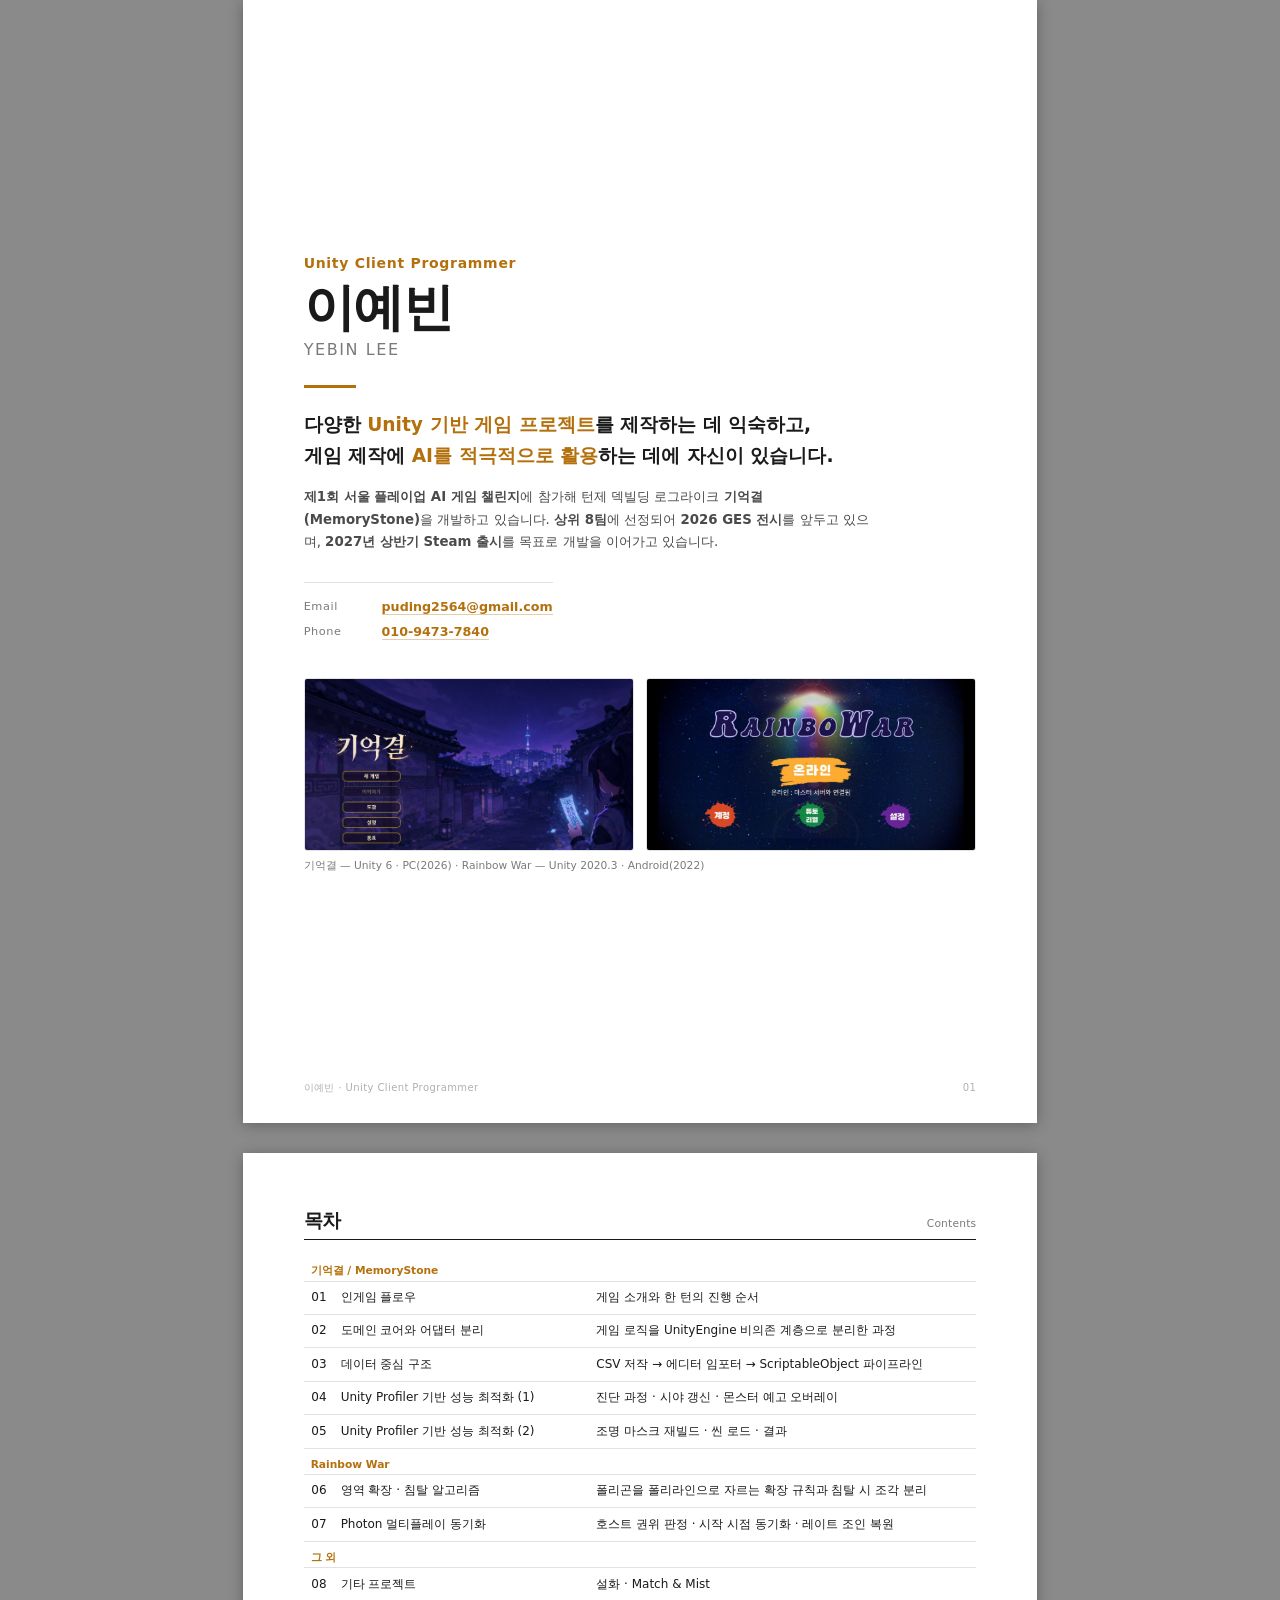
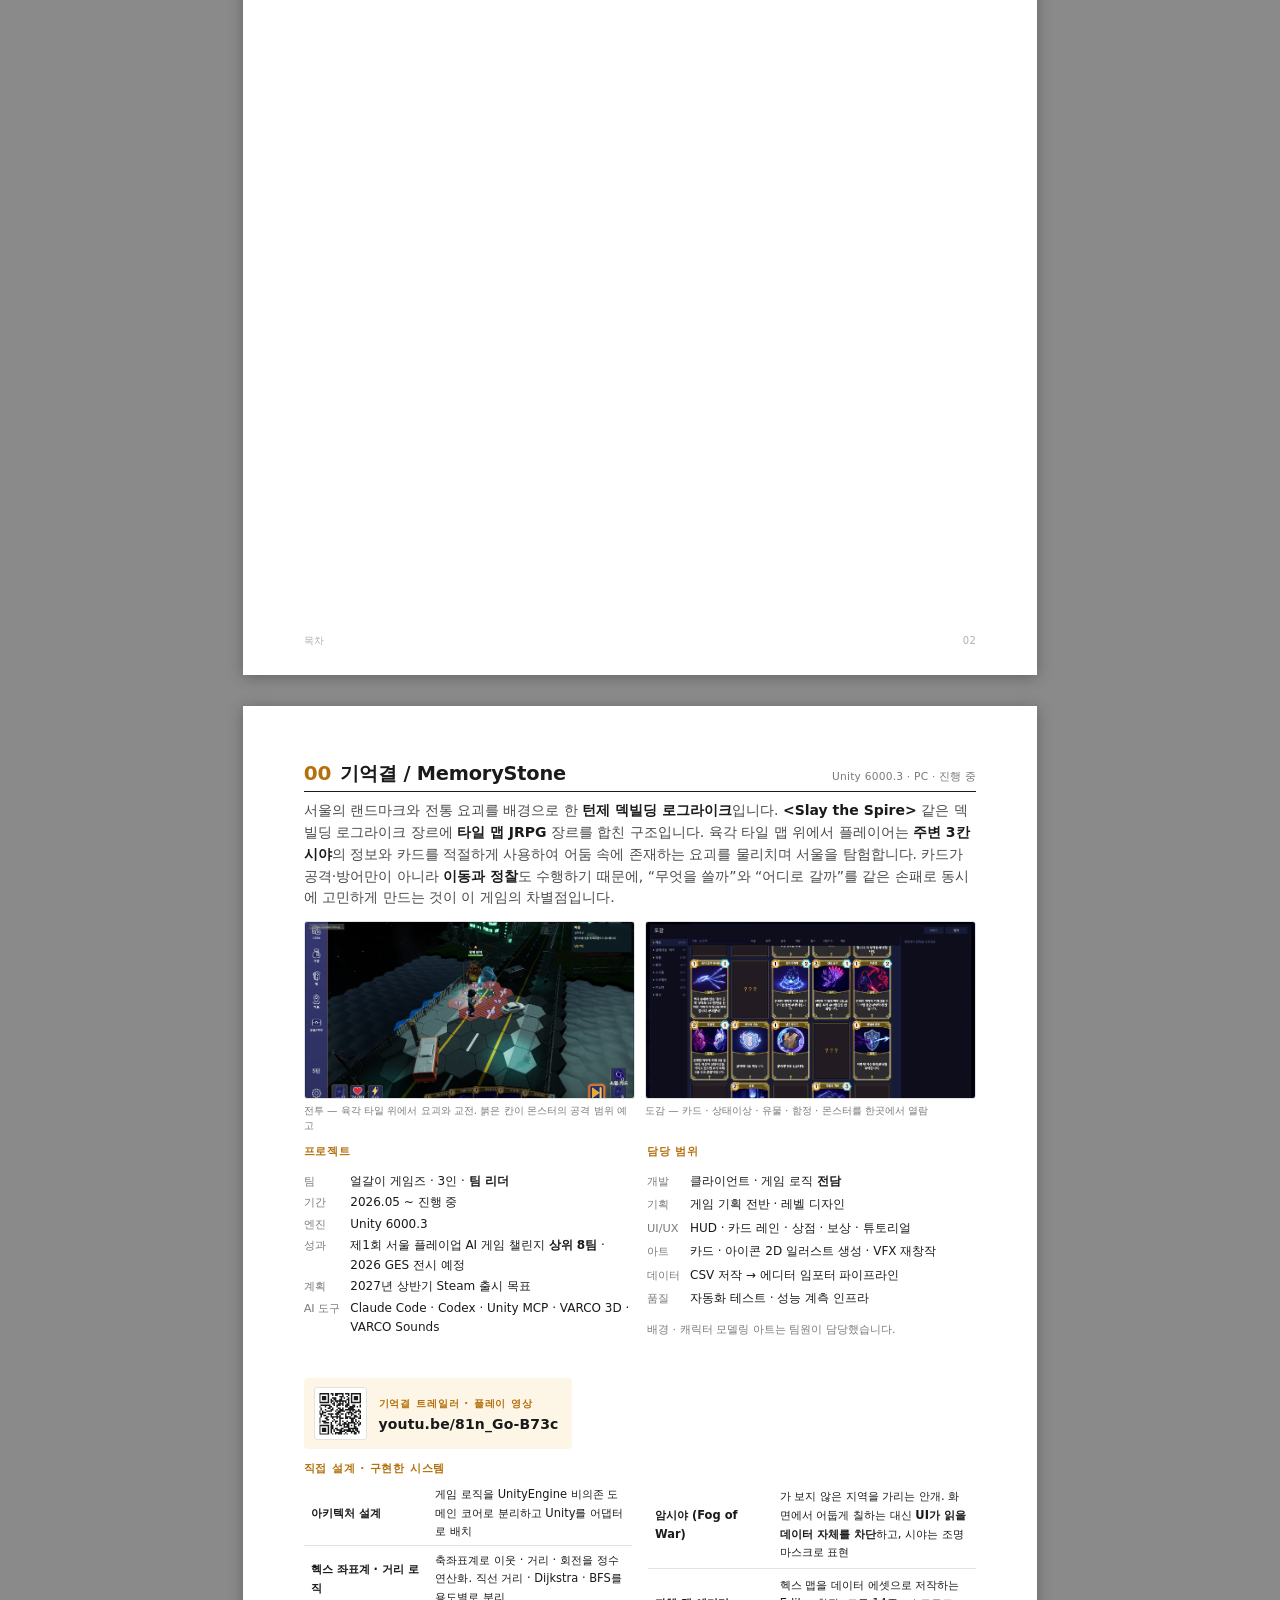
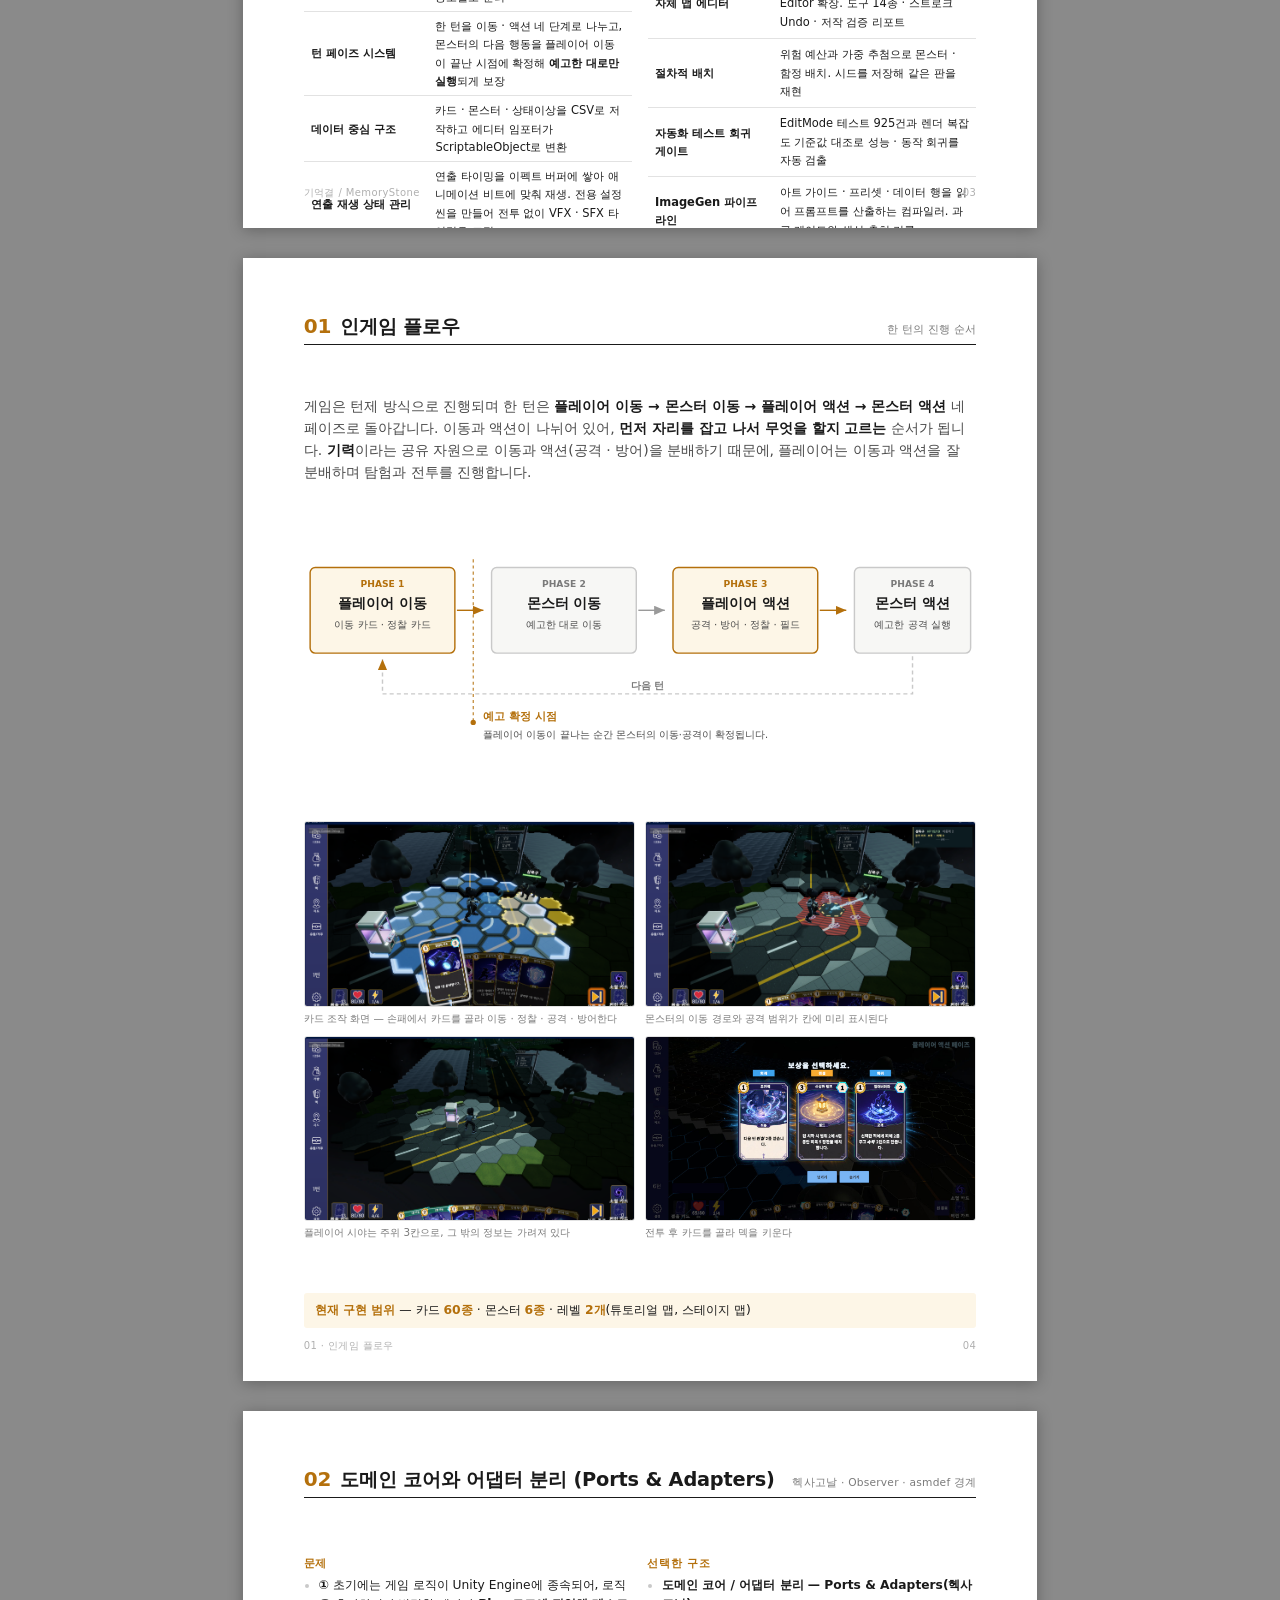
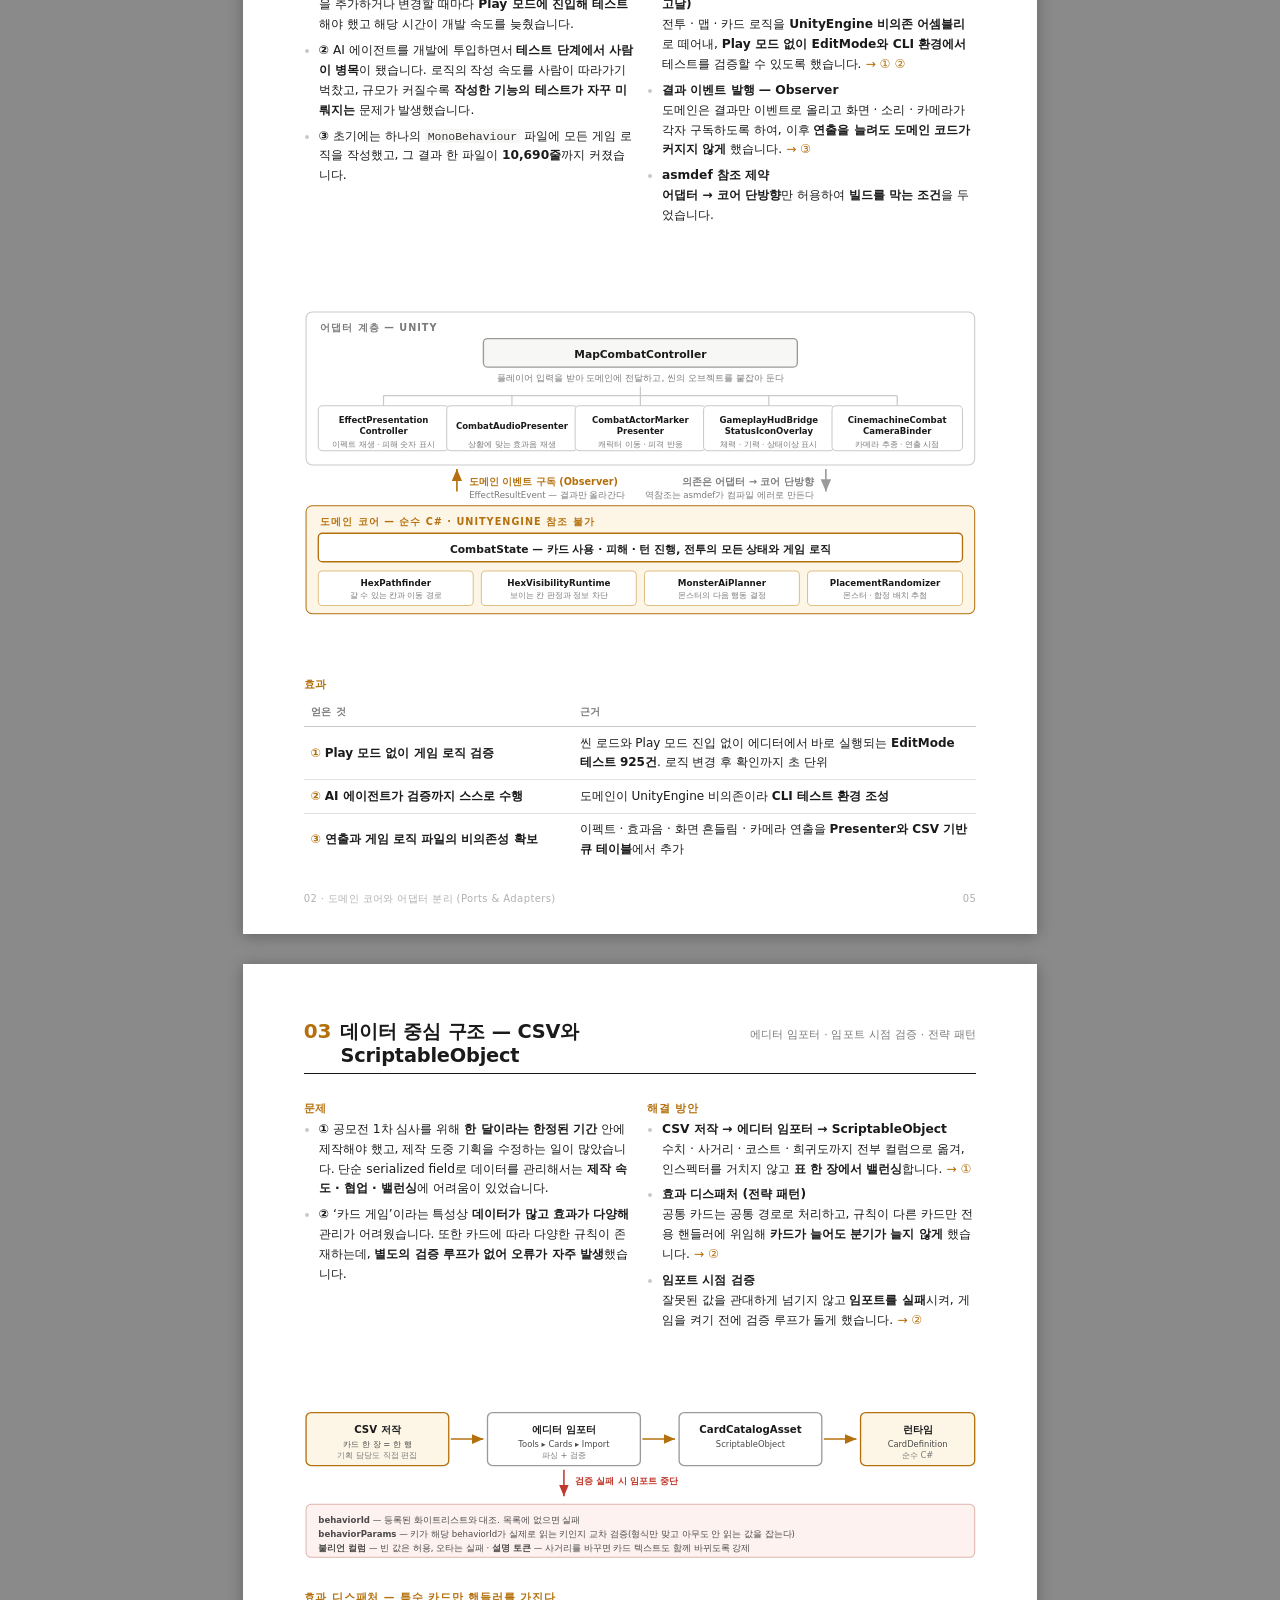
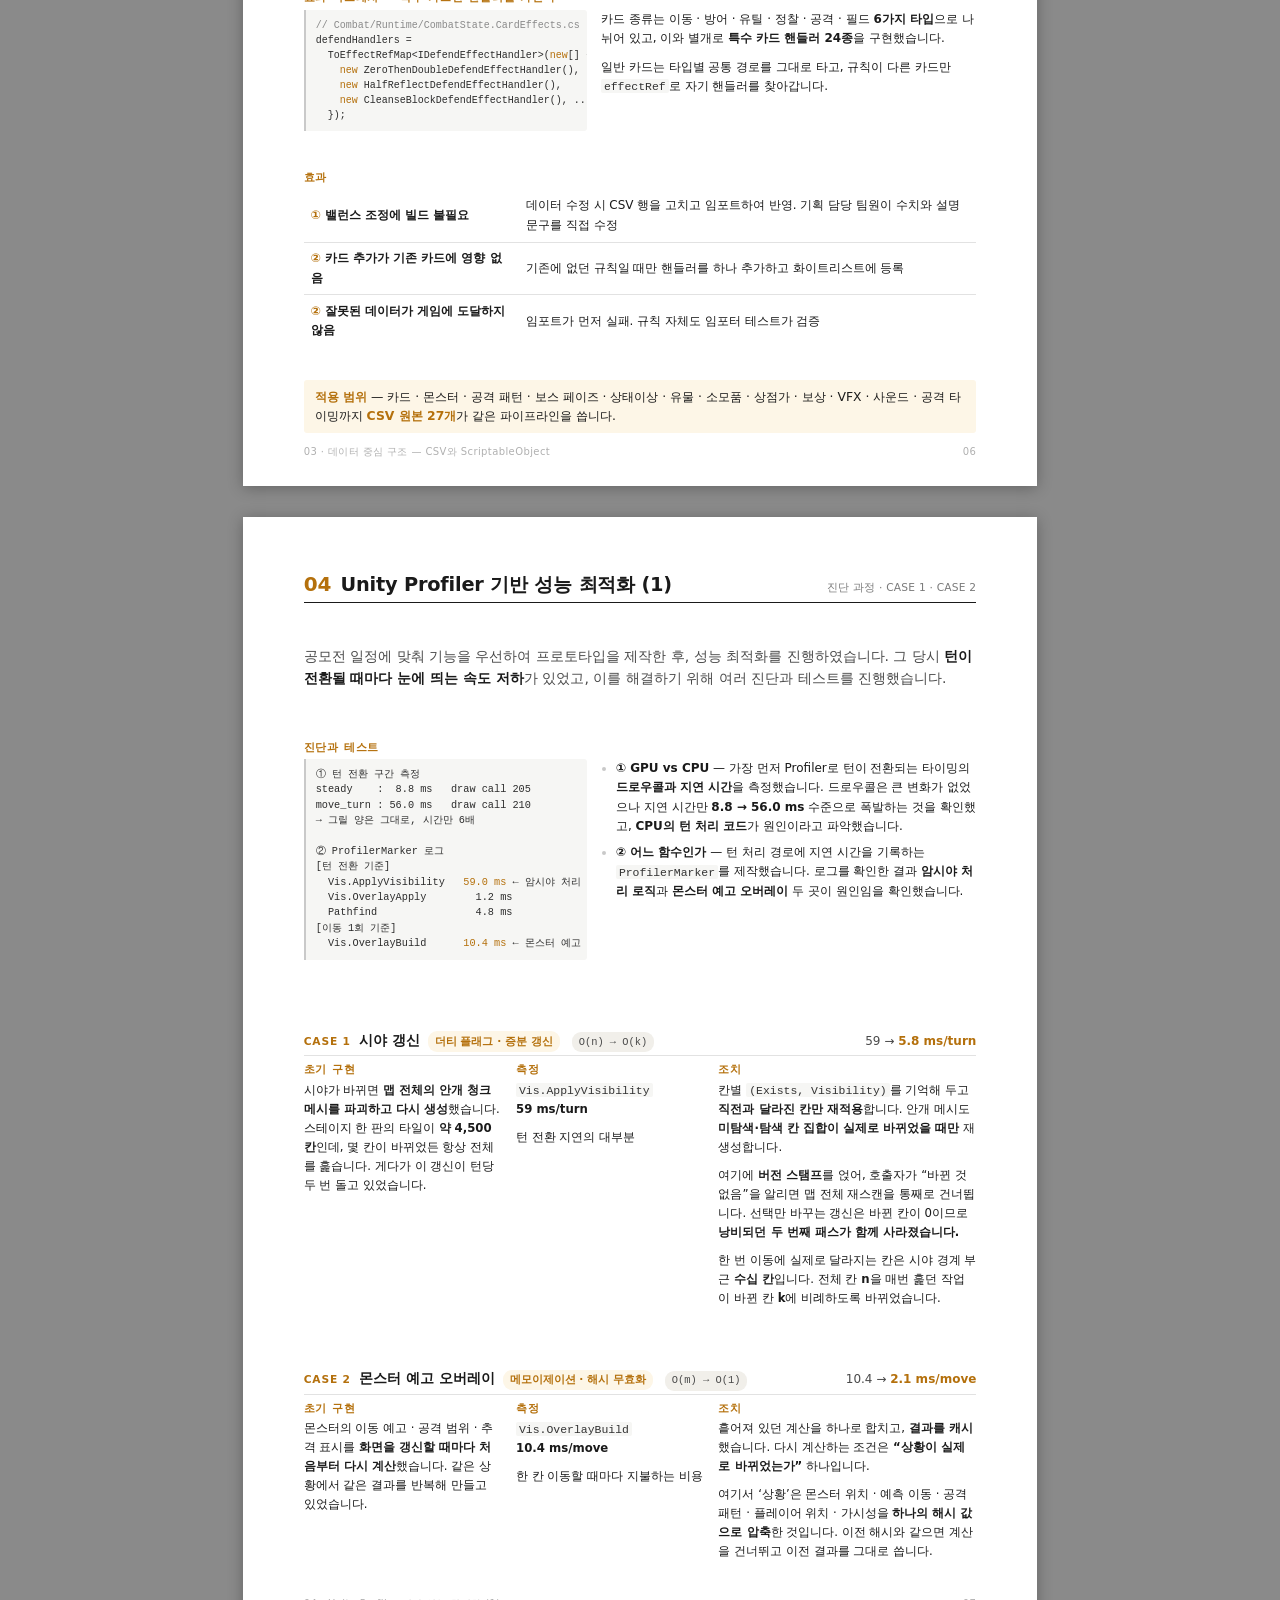
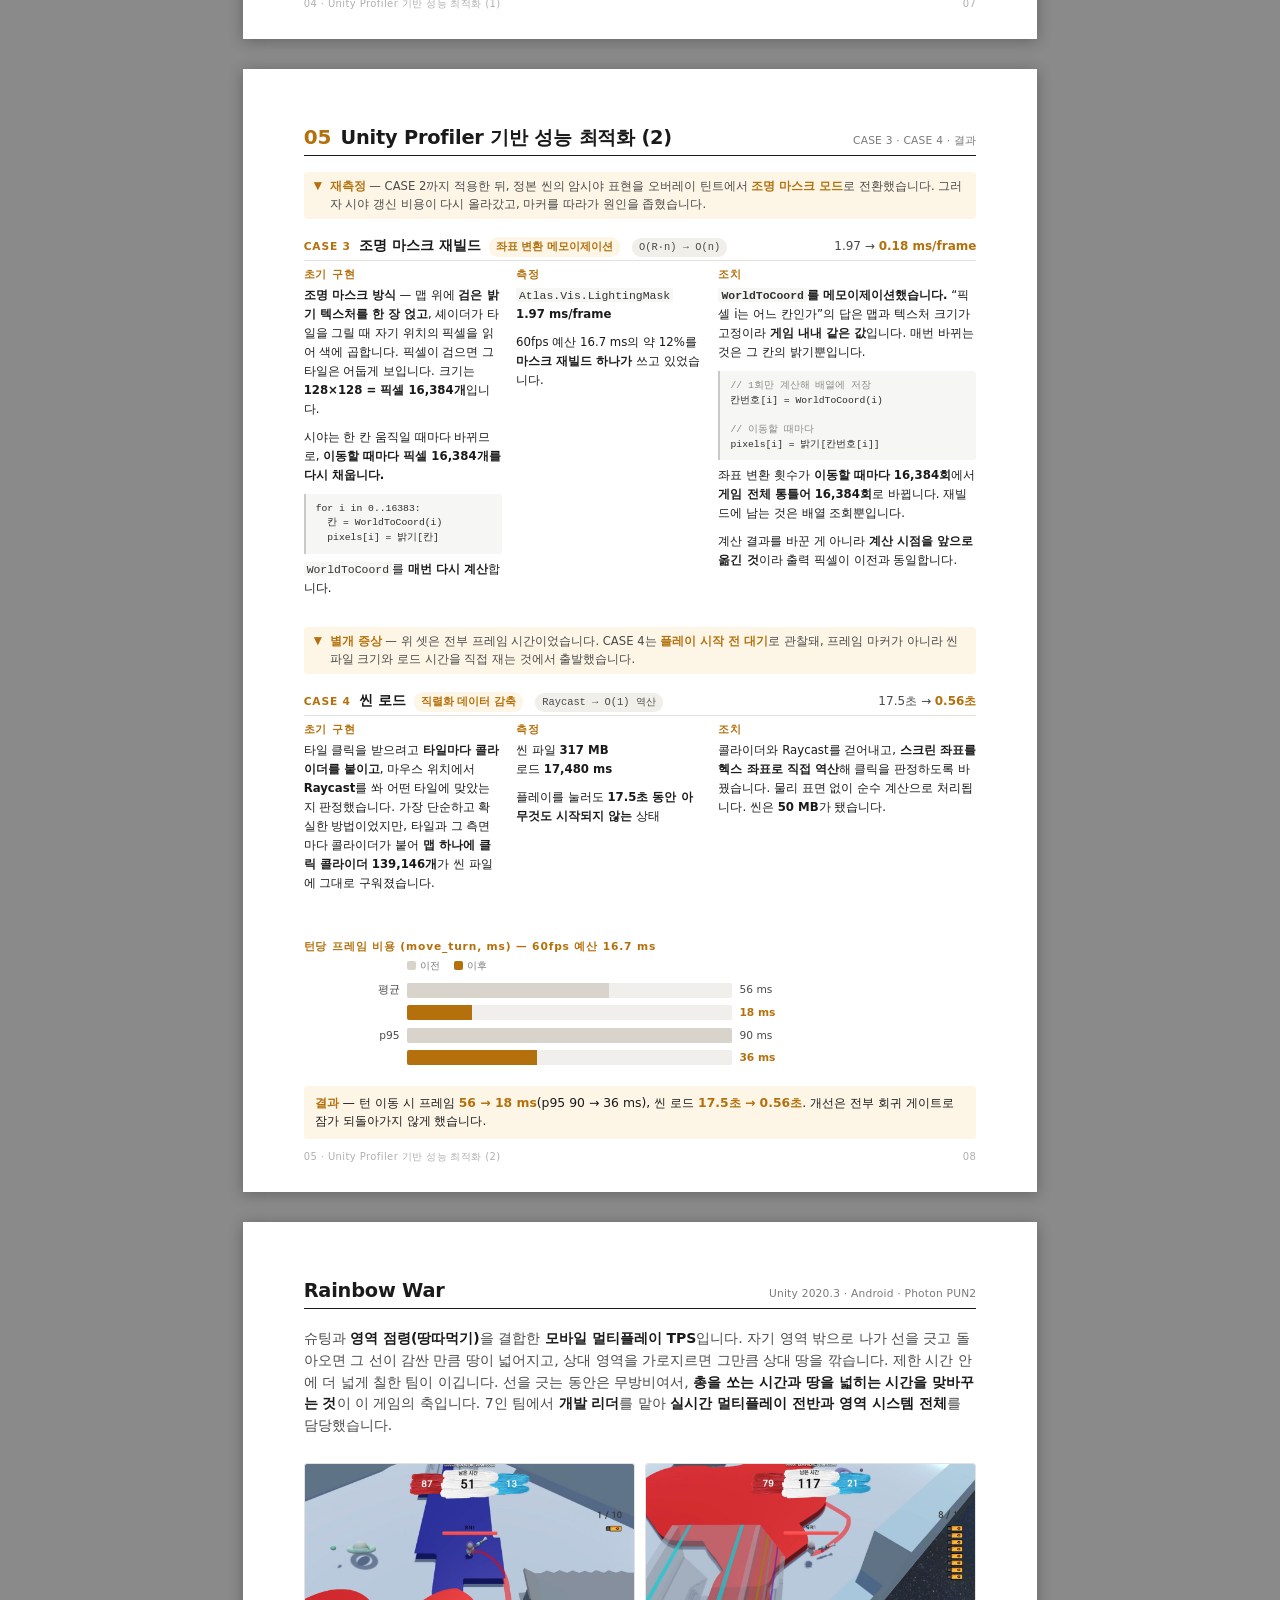
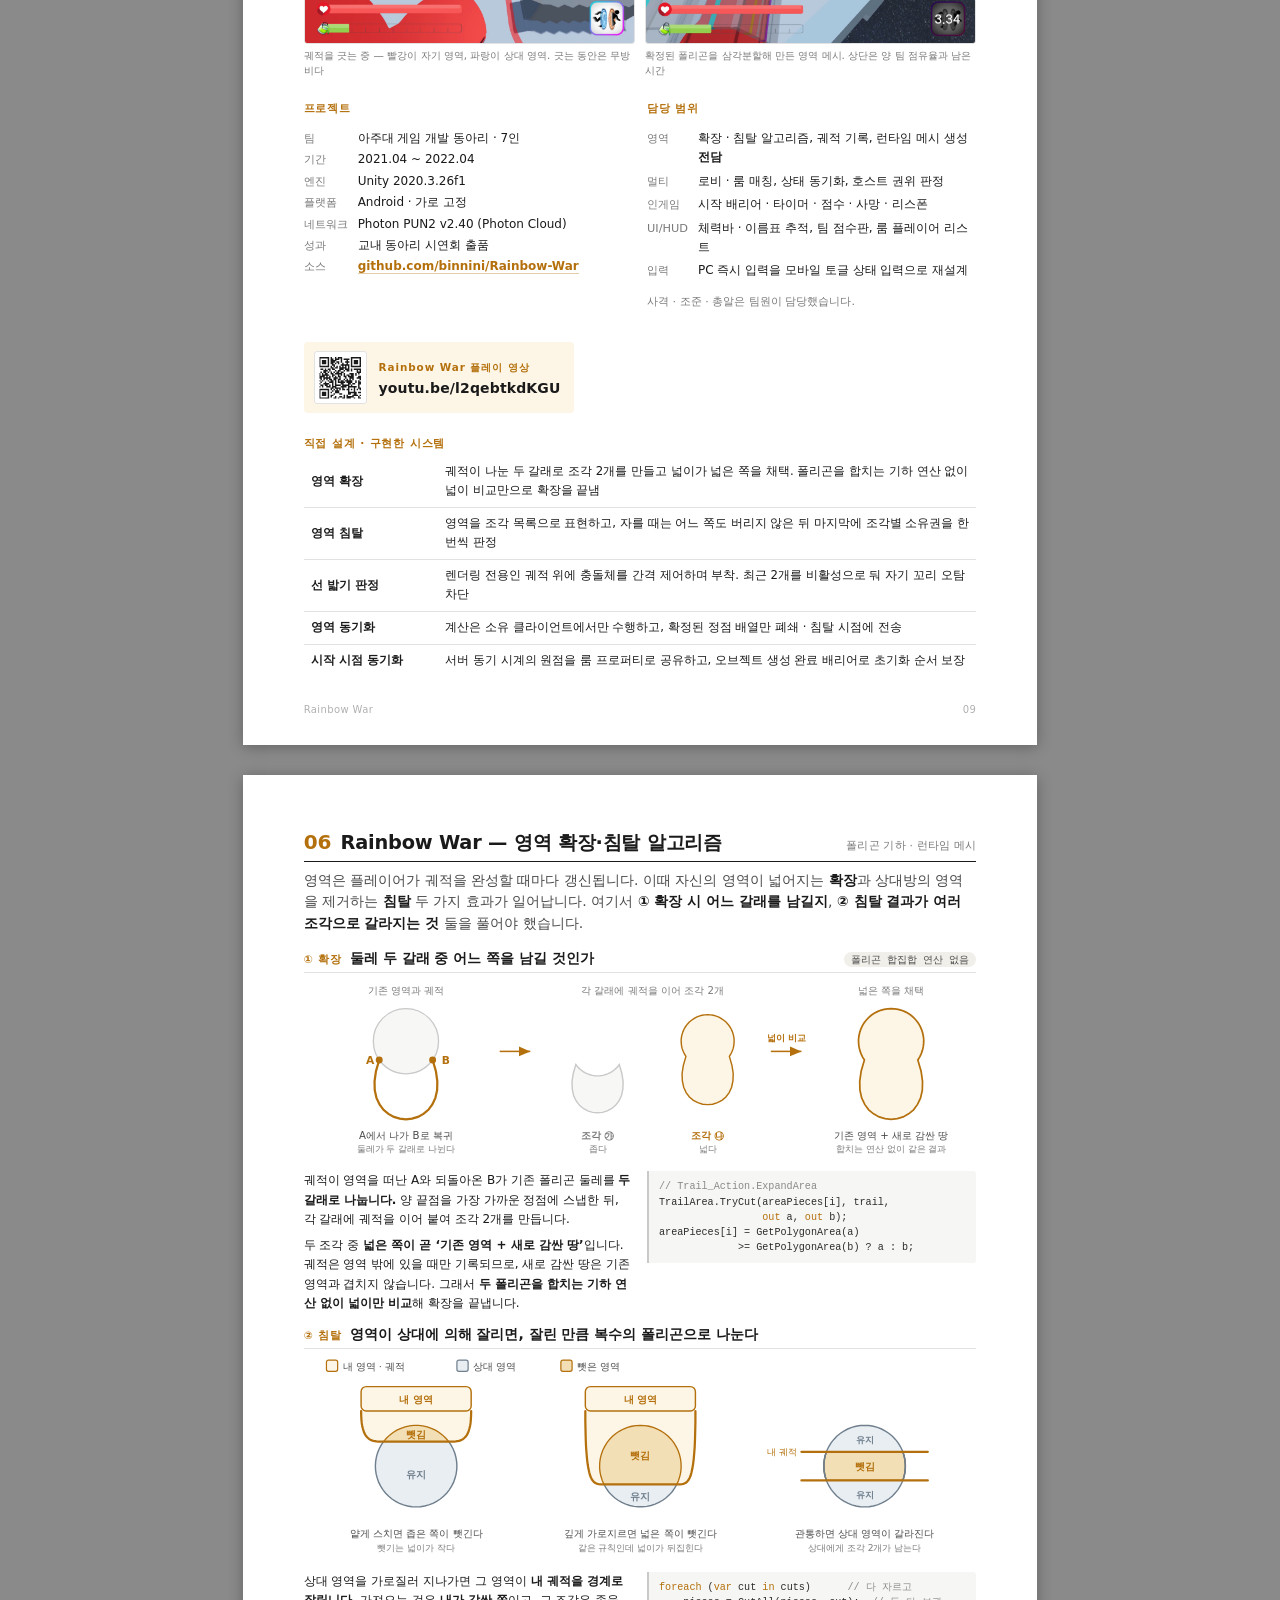
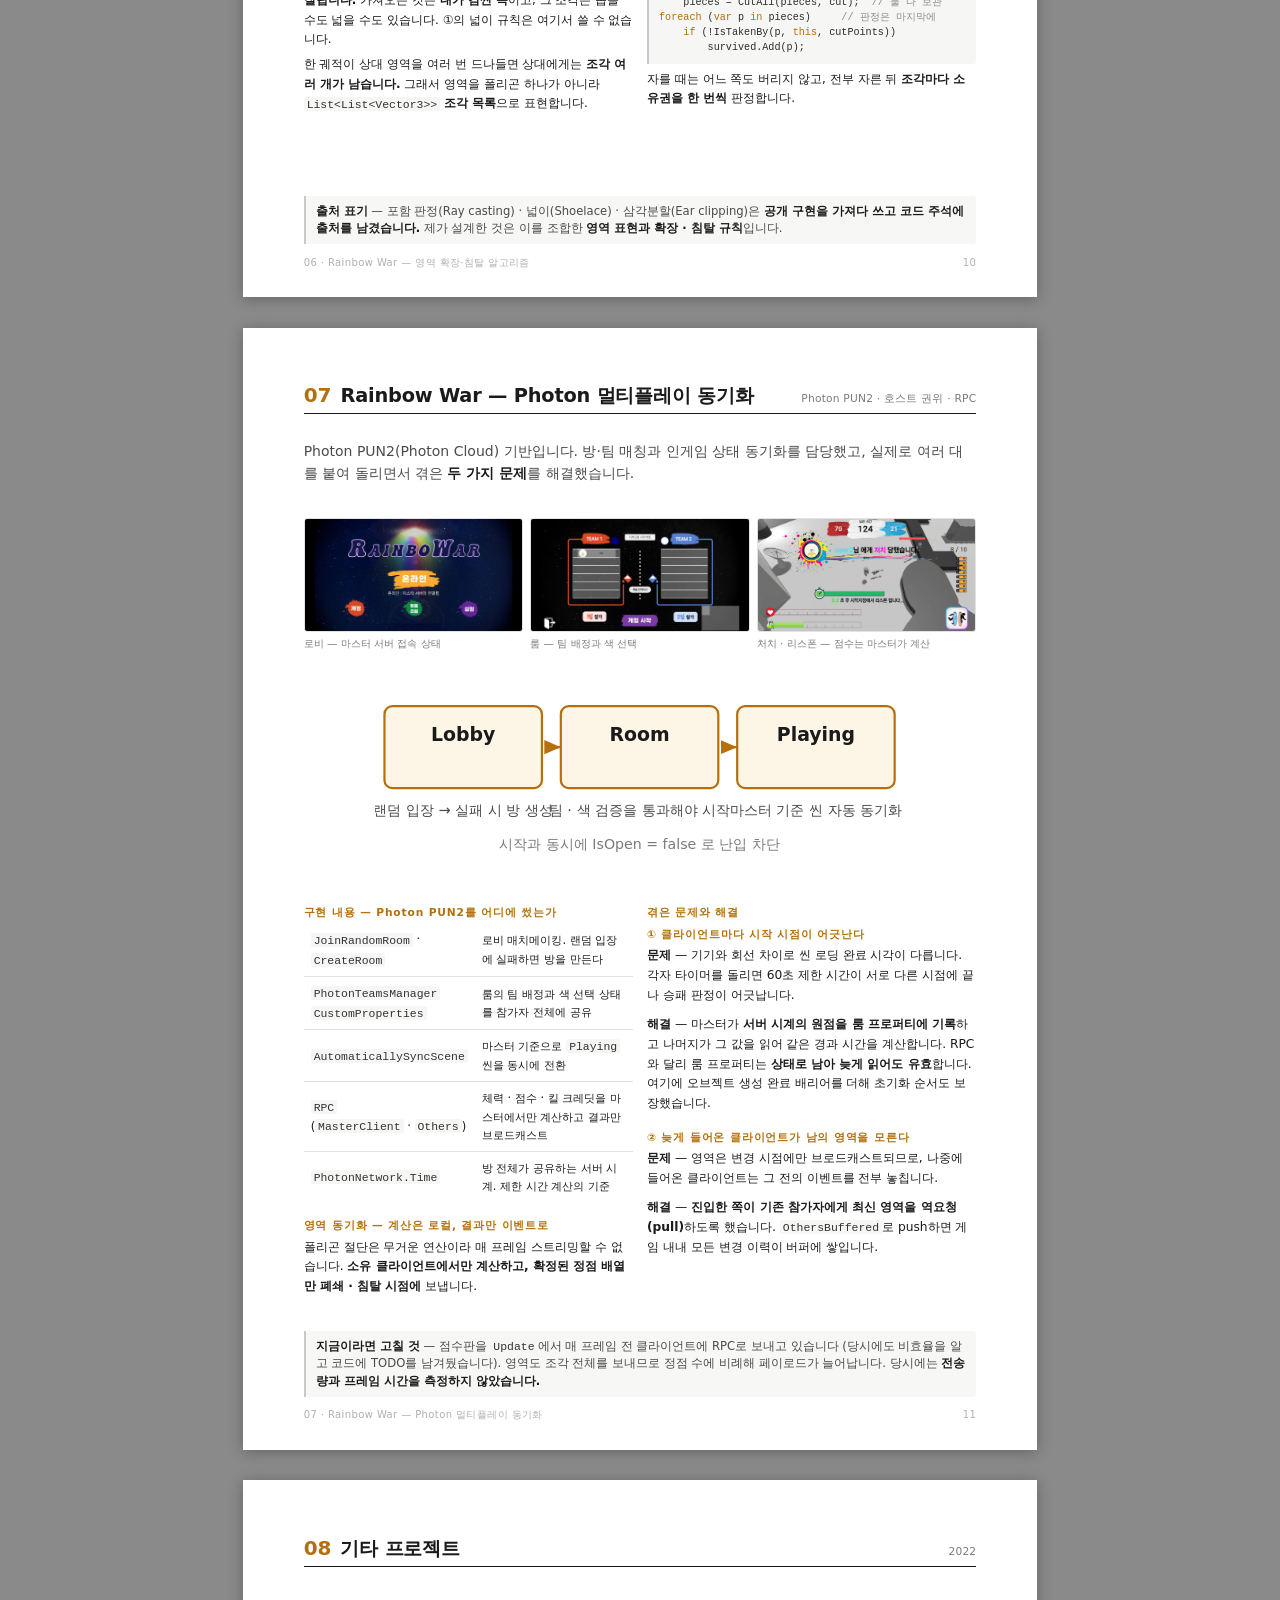
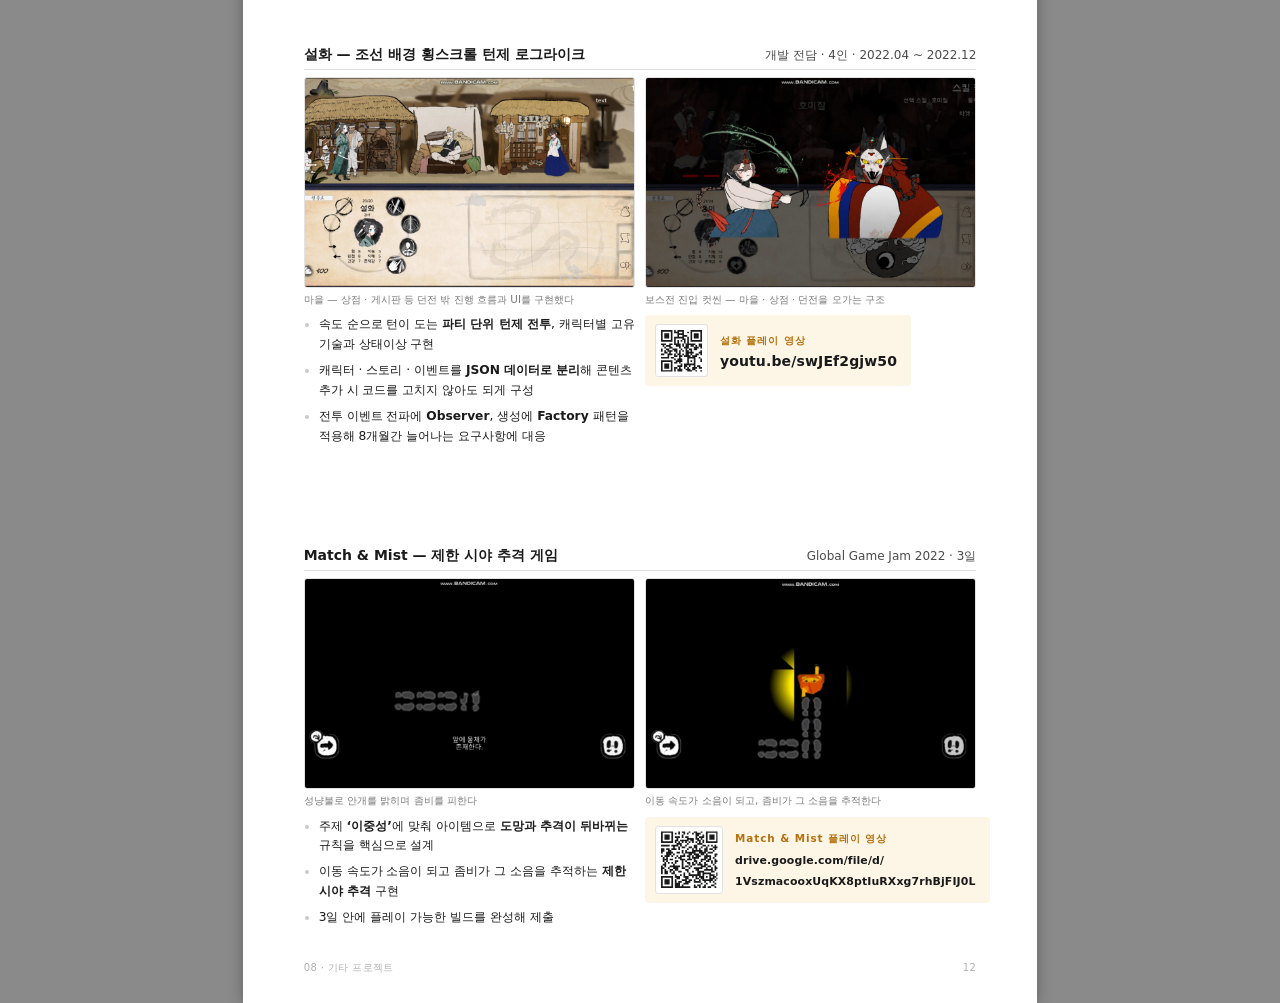
==== commit 1f317f1a: "포트폴리오·이력서(2026) 인쇄 자산 및 QR 추가, 기억결 AI 포트폴리오 PDF 추가 - 프로젝트별 QR(matchmist, rainbowwar, seolhwa) 추가 및 트" ====
--- a/portfolio-2026.html
+++ b/portfolio-2026.html
@@ -84,6 +84,8 @@
 /* 2단 본문 */
 .cols{ display:grid; grid-template-columns: 1fr 1fr; gap:11px 14px; }
 .cols-37{ display:grid; grid-template-columns: 0.86fr 1.14fr; gap:11px 14px; }
+/* 자식이 min-content로 트랙을 밀어내 페이지를 넘치는 것을 막는다 */
+.cols > *, .cols-37 > *{ min-width: 0; }
 
 .block{ margin-bottom:10px; }
 .block:last-child{ margin-bottom:0; }
@@ -115,6 +117,10 @@
 }
 pre .c{ color:#8a8a8a; }
 pre .k{ color:var(--accent); }
+
+a{ color: inherit; text-decoration: none; }
+.kv a, .cover-meta a{ color: var(--accent); font-weight:600;
+  border-bottom: 1px solid rgba(180,112,12,.35); }
 
 figure{ margin:0; }
 figure img{
@@ -251,12 +257,43 @@
 .asm small{ display:block; font-weight:400; color:var(--ink-3); font-size:7.2pt; font-family:inherit; }
 .arrow{ text-align:center; color:var(--line-2); font-size:11pt; line-height:1; margin:1px 0 6px; }
 
+.case-head{ display:flex; align-items:baseline; gap:8px; margin-bottom:5px;
+  padding-bottom:3px; border-bottom:1px solid var(--line); }
+.case-num{ font-size:8pt; font-weight:700; letter-spacing:.08em; color:var(--accent); }
+.case-title{ font-size:10.5pt; font-weight:700; }
+.case-gain{ margin-left:auto; font-size:9pt; font-variant-numeric:tabular-nums; color:var(--ink-2); }
+.case-gain b{ color:var(--accent); }
+.case-body{ display:grid; grid-template-columns: 1fr 0.95fr 1.3fr; gap:0 14px; font-size:8.8pt; }
+.case-body > div{ min-width:0; }
+.case-o{ font-family:"SFMono-Regular", Menlo, Consolas, monospace; font-size:7.8pt;
+  color:var(--ink-2); background:#f1efea; padding:1.5px 7px; border-radius:9px; white-space:nowrap; }
+.case-body > div > .block-label{ margin-bottom:2px; }
+.case{ margin-bottom:11px; }
+.remeasure{ margin:0 0 11px; padding:6px 10px 6px 26px; position:relative;
+  background:var(--accent-bg); border-radius:3px; font-size:8.7pt; line-height:1.5; color:var(--ink-2); }
+.remeasure::before{ content:"▼"; position:absolute; left:10px; top:6px;
+  color:var(--accent); font-size:8pt; }
+.remeasure b{ color:var(--accent); }
+
 .thumbs{ display:grid; grid-template-columns:repeat(3,1fr); gap:6px; }
 .thumbs img{ width:100%; height:auto; border:1px solid var(--line); border-radius:3px; display:block; }
 
 .kv{ display:grid; grid-template-columns:auto 1fr; gap:2px 10px; font-size:9pt; }
 .kv dt{ color:var(--ink-3); font-size:8.5pt; white-space:nowrap; }
 .kv dd{ margin:0; }
+
+/* 여백이 남는 페이지의 세로 리듬을 키운다 */
+.airy p{ margin-bottom:9px; }
+.airy ul{ margin-bottom:9px; }
+.airy li{ margin-bottom:6px; }
+.airy .block{ margin-bottom:15px; }
+.airy .case{ margin-bottom:16px !important; }
+.airy th, .airy td{ padding:6.5px 7px; }
+.airy .lede{ margin-bottom:15px; }
+/* 남은 세로 여백을 주요 블록 사이로 고르게 분배 */
+.airy .page-inner{ justify-content: space-between; }
+.no-spread .page-inner{ justify-content: flex-start; }
+.airy .pin{ margin-top:0 !important; }
 
 .pill{
   display:inline-block; padding:1.5px 7px; border-radius:9px;
@@ -277,39 +314,28 @@
     <div class="cover-line"></div>
 
     <div class="cover-claim">
-      게임 규칙을 <span>엔진에서 떼어내고</span>,<br>
-      성능은 <span>추측이 아니라 계측</span>으로 다룹니다.
+      다양한 <span>Unity 기반 게임 프로젝트</span>를 제작하는 데 익숙하고,<br>
+      게임 제작에 <span>AI를 적극적으로 활용</span>하는 데에 자신이 있습니다.
     </div>
 
     <p class="cover-sub">
-      턴제 덱빌딩 로그라이크 <b>기억결(MemoryStone)</b>의 클라이언트를 전담 개발하고 있습니다.
-      전투·맵·카드 규칙을 UnityEngine 비의존 어셈블리로 분리해 씬 없이 검증되게 만들었고,
-      Profiler로 병목을 특정해 턴 이동 프레임을 <b>56 → 18 ms</b>로,
-      씬 로드를 <b>17.5초 → 0.56초</b>로 줄였습니다.
+      <b>제1회 서울 플레이업 AI 게임 챌린지</b>에 참가해 턴제 덱빌딩 로그라이크
+      <b>기억결(MemoryStone)</b>을 개발하고 있습니다.
+      <b>상위 8팀</b>에 선정되어 <b>2026 GES 전시</b>를 앞두고 있으며,
+      <b>2027년 상반기 Steam 출시</b>를 목표로 개발을 이어가고 있습니다.
     </p>
 
-    <a class="trailer" href="https://youtu.be/D9CC7_xlRyA">
-      <img class="trailer-qr" src="assets/qr-trailer.svg" alt="기억결 트레일러 QR 코드">
-      <span>
-        <span class="trailer-label">기억결 트레일러 영상</span><br>
-        <span class="trailer-url">youtu.be/D9CC7_xlRyA</span>
-      </span>
-    </a>
-
     <dl class="cover-meta">
-      <dt>Email</dt><dd>puding2564@gmail.com</dd>
-      <dt>GitHub</dt><dd>github.com/binnini</dd>
-      <dt>Phone</dt><dd>010-9473-7840</dd>
-      <dt>Portfolio</dt><dd>binnini.github.io/portfolio</dd>
+      <dt>Email</dt><dd><a href="mailto:puding2564@gmail.com">puding2564@gmail.com</a></dd>
+      <dt>Phone</dt><dd><a href="tel:+821094737840">010-9473-7840</a></dd>
     </dl>
 
-    <div class="figs3" style="margin-top:20px">
-      <img src="assets/print/플레이 화면.jpg" alt="기억결 전투">
-      <img src="assets/print/땅따먹기 장면.jpg" alt="Rainbow War">
-      <img src="assets/print/구미호 전투 컷씬.jpg" alt="설화">
+    <div class="figs2" style="margin-top:22px; gap:12px">
+      <img src="assets/print/기억결 로비.png" alt="기억결 타이틀 화면" style="height:46mm; object-fit:cover">
+      <img src="assets/print/rainbowwar 로비.jpg" alt="Rainbow War 타이틀 화면" style="height:46mm; object-fit:cover">
     </div>
     <p style="margin-top:6px; font-size:8pt; color:var(--ink-3)">
-      기억결(2026) · Rainbow War(2022) · 설화(2022)
+      기억결 — Unity 6 · PC(2026) · Rainbow War — Unity 2020.3 · Android(2022)
     </p>
   </div>
   <div class="folio"><span>이예빈 · Unity Client Programmer</span><span>01</span></div>
@@ -317,97 +343,40 @@
 
 
 <!-- ================= p2 · 요약 ================= -->
-<section class="page">
+<section class="page airy no-spread">
  <div class="page-inner">
   <div class="card-head">
-    <h2 class="card-title">Summary</h2>
-    <span class="card-tag">한 장 요약</span>
-  </div>
-
-  <div style="margin-top:12px">
-    <h3 class="h-sec" style="font-size:10pt">Skills</h3>
-    <div class="sum-grid">
-      <div>
-        <dl class="skill-row"><dt>Language</dt><dd>C# · HLSL · Python</dd></dl>
-        <dl class="skill-row"><dt>Engine</dt><dd>Unity 6 (6000.3) · URP · Input System · Cinemachine · Timeline</dd></dl>
-        <dl class="skill-row"><dt>설계</dt><dd>Assembly Definition 계층 분리 · 데이터 주도 설계 · 상태 머신 · 의존성 역전</dd></dl>
-      </div>
-      <div>
-        <dl class="skill-row"><dt>성능</dt><dd>Unity Profiler · ProfilerMarker / ProfilerRecorder · Frame Debugger · 배칭·드로우콜 예산 관리</dd></dl>
-        <dl class="skill-row"><dt>품질</dt><dd>EditMode / PlayMode 자동화 테스트 · 골든 베이스라인 회귀 게이트</dd></dl>
-        <dl class="skill-row"><dt>협업</dt><dd>UVCS(Plastic SCM) · Git · 스펙/결정 기록 · AI 코딩 도구(Claude Code, Codex, Unity MCP)</dd></dl>
-      </div>
-    </div>
+    <h2 class="card-title">목차</h2>
+    <span class="card-tag">Contents</span>
   </div>
 
   <div style="margin-top:16px">
-    <h3 class="h-sec" style="font-size:10pt">Projects</h3>
-
-    <div class="proj">
-      <div class="proj-top">
-        <span class="proj-name">기억결 / MemoryStone</span>
-        <span class="proj-role">팀 리더 · 개발 전담 (3인)</span>
-        <span class="proj-when">2026.06 ~ 진행 중</span>
-      </div>
-      <p class="proj-desc">
-        육각 타일 턴제 덱빌딩 로그라이크. 게임 로직 전체와 Unity 클라이언트를 구현.
-        UnityEngine 비의존 코어와 EditMode 테스트 925개로 씬 없이 검증되는 구조.
-        <b>제1회 서울 플레이업 AI 게임 챌린지 상위 8팀 선정, 2026 GES 전시·발표 예정.</b>
-      </p>
-    </div>
-
-    <div class="proj">
-      <div class="proj-top">
-        <span class="proj-name">Rainbow War</span>
-        <span class="proj-role">개발 리더 (7인)</span>
-        <span class="proj-when">2021.04 ~ 2022.04</span>
-      </div>
-      <p class="proj-desc">
-        실시간 멀티플레이 영역 점령 TPS. Photon 기반 상태 동기화와 Ear Clipping 삼각분할
-        영역 생성 알고리즘 담당. 아주대 교내 동아리 시연회 출품.
-      </p>
-    </div>
-
-    <div class="proj">
-      <div class="proj-top">
-        <span class="proj-name">설화</span>
-        <span class="proj-role">개발 전담 (4인)</span>
-        <span class="proj-when">2022.04 ~ 2022.12</span>
-      </div>
-      <p class="proj-desc">
-        조선 배경 횡스크롤 턴제 로그라이크. 캐릭터·스토리를 JSON 데이터로 관리해 콘텐츠 확장이
-        쉬운 구조를 만들고, Observer·Factory 패턴으로 전투 로직을 정리. 소학회 시연.
-      </p>
-    </div>
-
-    <div class="proj">
-      <div class="proj-top">
-        <span class="proj-name">Match &amp; Mist</span>
-        <span class="proj-role">개발 참여 (Global Game Jam)</span>
-        <span class="proj-when">2022 · 3일</span>
-      </div>
-      <p class="proj-desc">
-        제한 시야 추격 프로토타입. 이동 속도가 소음이 되고 좀비가 소음을 추적하는 규칙을 구현.
-        게임잼 3일 안에 플레이 가능한 빌드를 완성해 제출.
-      </p>
-    </div>
-  </div>
-
-  <div style="margin-top:14px">
-    <h3 class="h-sec" style="font-size:10pt">이 문서에서 다루는 것</h3>
     <table>
-      <thead><tr><th>#</th><th>주제</th><th style="width:38%">핵심 결과</th></tr></thead>
       <tbody>
-        <tr><td class="num">01</td><td>엔진 비의존 코어와 Unity 어댑터 분리</td><td>씬 없이 도는 EditMode 검증 체계</td></tr>
-        <tr><td class="num">02</td><td>육각 그리드 위의 턴 시스템</td><td>“예고 = 실제 결과”를 구조로 보장</td></tr>
-        <tr><td class="num">03</td><td>암시야 — 정보를 감추는 데이터 경계</td><td>필터를 우회할 수 없는 노출 구조</td></tr>
-        <tr><td class="num">04</td><td>계측 기반 성능 최적화</td><td>턴 이동 56 → 18 ms · 씬 로드 31배</td></tr>
-        <tr><td class="num">05</td><td>회귀 게이트와 대규모 리팩토링</td><td>10,690줄 God Object 분해</td></tr>
+        <tr><td colspan="3" style="color:var(--accent); font-weight:700; font-size:8pt; padding-bottom:1px">기억결 / MemoryStone</td></tr>
+        <tr><td class="num" style="width:30px">01</td><td style="width:38%">인게임 플로우</td>
+            <td>게임 소개와 한 턴의 진행 순서</td></tr>
+        <tr><td class="num">02</td><td>도메인 코어와 어댑터 분리</td>
+            <td>게임 로직을 UnityEngine 비의존 계층으로 분리한 과정</td></tr>
+        <tr><td class="num">03</td><td>데이터 중심 구조</td>
+            <td>CSV 저작 → 에디터 임포터 → ScriptableObject 파이프라인</td></tr>
+        <tr><td class="num">04</td><td>Unity Profiler 기반 성능 최적화 (1)</td>
+            <td>진단 과정 · 시야 갱신 · 몬스터 예고 오버레이</td></tr>
+        <tr><td class="num">05</td><td>Unity Profiler 기반 성능 최적화 (2)</td>
+            <td>조명 마스크 재빌드 · 씬 로드 · 결과</td></tr>
+        <tr><td colspan="3" style="color:var(--accent); font-weight:700; font-size:8pt; padding:7px 7px 1px">Rainbow War</td></tr>
+        <tr><td class="num">06</td><td>영역 확장 · 침탈 알고리즘</td>
+            <td>폴리곤을 폴리라인으로 자르는 확장 규칙과 침탈 시 조각 분리</td></tr>
+        <tr><td class="num">07</td><td>Photon 멀티플레이 동기화</td>
+            <td>호스트 권위 판정 · 시작 시점 동기화 · 레이트 조인 복원</td></tr>
+        <tr><td colspan="3" style="color:var(--accent); font-weight:700; font-size:8pt; padding:7px 7px 1px">그 외</td></tr>
+        <tr><td class="num">08</td><td>기타 프로젝트</td>
+            <td>설화 · Match &amp; Mist</td></tr>
       </tbody>
     </table>
   </div>
 
-  <div class="folio"><span>Summary</span><span>02</span></div>
+  <div class="folio"><span>목차</span><span>02</span></div>
  </div>
 </section>
 
@@ -422,54 +391,97 @@
   </div>
 
   <p class="lede">
-    서울의 랜드마크와 전통 요괴를 배경으로 한 <b>육각 타일 턴제 덱빌딩 로그라이크</b>입니다.
-    제한된 시야 속에서 카드로 이동·공격·정찰을 하며 서울을 탐험합니다.
-    3인 팀에서 <b>팀 리더 겸 개발 전담</b>으로 게임 로직 전체와 클라이언트를 구현했습니다.
+    서울의 랜드마크와 전통 요괴를 배경으로 한 <b>턴제 덱빌딩 로그라이크</b>입니다.
+    <b>&lt;Slay the Spire&gt;</b> 같은 덱 빌딩 로그라이크 장르에 <b>타일 맵 JRPG</b> 장르를 합친 구조입니다.
+    육각 타일 맵 위에서 플레이어는 <b>주변 3칸 시야</b>의 정보와 카드를 적절하게 사용하여
+    어둠 속에 존재하는 요괴를 물리치며 서울을 탐험합니다.
+    카드가 공격·방어만이 아니라 <b>이동과 정찰</b>도 수행하기 때문에,
+    “무엇을 쓸까”와 “어디로 갈까”를 같은 손패로 동시에 고민하게 만드는 것이 이 게임의 차별점입니다.
   </p>
 
-  <figure style="margin-bottom:10px">
-    <img src="assets/print/플레이 화면.jpg" alt="기억결 플레이 화면">
-    <figcaption>메인 게임플레이 — 육각 타일 맵, 제한 시야, 카드 레인, 몬스터 행동 예고</figcaption>
-  </figure>
-
-  <div class="thumbs" style="margin-bottom:11px">
-    <img src="assets/print/몬스터 행동 의도.jpg" alt="몬스터 행동 예고">
-    <img src="assets/print/정찰 카드.jpg" alt="정찰 카드">
-    <img src="assets/print/카드 보상 2.jpg" alt="카드 보상">
-  </div>
-
-  <div class="cols">
+  <div class="figs2" style="margin-bottom:10px; gap:10px">
+    <figure><img src="assets/print/돼지.png" alt="기억결 전투 화면" style="height:47mm; object-fit:cover">
+      <figcaption>전투 — 육각 타일 위에서 요괴와 교전. 붉은 칸이 몬스터의 공격 범위 예고</figcaption></figure>
+    <figure><img src="assets/print/도감.png" alt="기억결 도감" style="height:47mm; object-fit:cover">
+      <figcaption>도감 — 카드 · 상태이상 · 유물 · 함정 · 몬스터를 한곳에서 열람</figcaption></figure>
+  </div>
+
+  <div class="cols" style="margin-bottom:11px">
     <div>
-      <div class="block-label">역할</div>
+      <div class="block-label">프로젝트</div>
       <dl class="kv">
-        <dt>팀</dt><dd>얼갈이 게임즈 · 3인 (개발/기획 · 기획 보조 · 아트)</dd>
-        <dt>담당</dt><dd>게임 로직 · 클라이언트 <b>전담</b>, 기획 · UI/UX, 셰이더, 아트 방향 조율</dd>
-        <dt>기간</dt><dd>2026.06 ~ 진행 중 (공모전 제작 1개월 후 계속 개발)</dd>
-        <dt>성과</dt><dd>제1회 서울 플레이업 AI 게임 챌린지 <b>상위 8팀</b> · 2026 GES 전시·발표 예정</dd>
-        <dt>영상</dt><dd>트레일러 <b>youtu.be/D9CC7_xlRyA</b></dd>
+        <dt>팀</dt><dd>얼갈이 게임즈 · 3인 · <b>팀 리더</b></dd>
+        <dt>기간</dt><dd>2026.05 ~ 진행 중</dd>
+        <dt>엔진</dt><dd>Unity 6000.3</dd>
+        <dt>성과</dt><dd>제1회 서울 플레이업 AI 게임 챌린지 <b>상위 8팀</b> · 2026 GES 전시 예정</dd>
+        <dt>계획</dt><dd>2027년 상반기 Steam 출시 목표</dd>
+        <dt>AI 도구</dt><dd>Claude Code · Codex · Unity MCP · VARCO 3D · VARCO Sounds</dd>
       </dl>
     </div>
     <div>
-      <div class="block-label">규모와 검증</div>
-      <table>
+      <div class="block-label">담당 범위</div>
+      <dl class="kv" style="gap:4px 10px">
+        <dt>개발</dt><dd>클라이언트 · 게임 로직 <b>전담</b></dd>
+        <dt>기획</dt><dd>게임 기획 전반 · 레벨 디자인</dd>
+        <dt>UI/UX</dt><dd>HUD · 카드 레인 · 상점 · 보상 · 튜토리얼</dd>
+        <dt>아트</dt><dd>카드 · 아이콘 2D 일러스트 생성 · VFX 재창작</dd>
+        <dt>데이터</dt><dd>CSV 저작 → 에디터 임포터 파이프라인</dd>
+        <dt>품질</dt><dd>자동화 테스트 · 성능 계측 인프라</dd>
+      </dl>
+      <p style="font-size:8.4pt; color:var(--ink-3); margin-top:4px">
+        배경 · 캐릭터 모델링 아트는 팀원이 담당했습니다.</p>
+    </div>
+  </div>
+
+  <a class="trailer" href="https://youtu.be/81n_Go-B73c">
+      <img class="trailer-qr" src="assets/qr-trailer.svg" alt="기억결 트레일러 QR 코드">
+      <span>
+        <span class="trailer-label">기억결 트레일러 · 플레이 영상</span><br>
+        <span class="trailer-url">youtu.be/81n_Go-B73c</span>
+      </span>
+    </a>
+
+  <div class="block" style="margin-top:11px">
+    <div class="block-label">직접 설계 · 구현한 시스템</div>
+    <div class="cols" style="gap:0 16px">
+      <table style="font-size:8.6pt">
         <tbody>
-          <tr><td>자동화 테스트</td><td class="num">218 파일 · EditMode 925 pass</td></tr>
-          <tr><td>어셈블리</td><td class="num">제품 11 · 에디터 3 · 테스트 5</td></tr>
-          <tr><td>제품 코드</td><td class="num">C# 509 파일</td></tr>
-          <tr><td>직접 작성 셰이더</td><td class="num">11종</td></tr>
-          <tr><td>ScriptableObject</td><td class="num">29종</td></tr>
-          <tr><td>버전 관리</td><td class="num">UVCS (Plastic SCM)</td></tr>
+          <tr><td style="width:38%"><b>아키텍처 설계</b></td>
+            <td>게임 로직을 UnityEngine 비의존 도메인 코어로 분리하고 Unity를 어댑터로 배치</td></tr>
+          <tr><td><b>헥스 좌표계 · 거리 로직</b></td>
+            <td>축좌표계로 이웃 · 거리 · 회전을 정수 연산화.
+                직선 거리 · Dijkstra · BFS를 용도별로 분리</td></tr>
+          <tr><td><b>턴 페이즈 시스템</b></td>
+            <td>한 턴을 이동 · 액션 네 단계로 나누고, 몬스터의 다음 행동을
+                플레이어 이동이 끝난 시점에 확정해 <b>예고한 대로만 실행</b>되게 보장</td></tr>
+          <tr><td><b>데이터 중심 구조</b></td>
+            <td>카드 · 몬스터 · 상태이상을 CSV로 저작하고
+                에디터 임포터가 ScriptableObject로 변환</td></tr>
+          <tr><td><b>연출 재생 상태 관리</b></td>
+            <td>연출 타이밍을 이펙트 버퍼에 쌓아 애니메이션 비트에 맞춰 재생.
+                전용 설정 씬을 만들어 전투 없이 VFX · SFX 타이밍을 조정</td></tr>
         </tbody>
       </table>
-    </div>
-  </div>
-
-  <div class="result pin">
-    <b>개발 방식</b> — Claude Code·Codex 에이전트와 함께 개발합니다.
-    게임 규칙을 UnityEngine 비의존 어셈블리로 분리해, 에이전트가 CLI에서 고치고 → 테스트를 돌리고 →
-    다시 고치는 검증 루프를 스스로 닫을 수 있게 만들었습니다. 경계는 asmdef 제약이,
-    결과는 EditMode 테스트 925개가 지킵니다. 3인 팀이 1개월 공모전 일정에 빌드를 내고,
-    그 뒤로도 같은 속도로 개발을 이어갈 수 있는 바탕입니다.
+      <table style="font-size:8.6pt">
+        <tbody>
+          <tr><td style="width:38%"><b>암시야 (Fog of War)</b></td>
+            <td>가 보지 않은 지역을 가리는 안개. 화면에서 어둡게 칠하는 대신
+                <b>UI가 읽을 데이터 자체를 차단</b>하고, 시야는 조명 마스크로 표현</td></tr>
+          <tr><td><b>자체 맵 에디터</b></td>
+            <td>헥스 맵을 데이터 에셋으로 저작하는 Editor 확장.
+                도구 14종 · 스트로크 Undo · 저작 검증 리포트</td></tr>
+          <tr><td><b>절차적 배치</b></td>
+            <td>위험 예산과 가중 추첨으로 몬스터 · 함정 배치.
+                시드를 저장해 같은 판을 재현</td></tr>
+          <tr><td><b>자동화 테스트 회귀 게이트</b></td>
+            <td>EditMode 테스트 925건과 렌더 복잡도 기준값 대조로
+                성능 · 동작 회귀를 자동 검출</td></tr>
+          <tr><td><b>ImageGen 파이프라인</b></td>
+            <td>아트 가이드 · 프리셋 · 데이터 행을 읽어 프롬프트를 산출하는 컴파일러.
+                과금 게이트와 생성 출처 기록</td></tr>
+        </tbody>
+      </table>
+    </div>
   </div>
 
   <div class="folio"><span>기억결 / MemoryStone</span><span>03</span></div>
@@ -477,767 +489,1031 @@
 </section>
 
 
-<!-- ================= p4 · 카드 01 아키텍처 ================= -->
-<section class="page">
+<!-- ================= p4 · 카드 01 인게임 플로우 ================= -->
+<section class="page airy">
  <div class="page-inner">
   <div class="card-head">
     <span class="card-num">01</span>
-    <h2 class="card-title">엔진 비의존 코어와 Unity 어댑터 분리</h2>
-    <span class="card-tag">Assembly Definition · 의존성 역전</span>
+    <h2 class="card-title">인게임 플로우</h2>
+    <span class="card-tag">한 턴의 진행 순서</span>
   </div>
 
   <p class="lede">
-    전투·맵·카드 규칙을 <b>UnityEngine을 참조할 수 없는 어셈블리</b>로 떼어내고,
-    그 경계를 컴파일러가 강제하게 했습니다.
+    게임은 턴제 방식으로 진행되며 한 턴은
+    <b>플레이어 이동 → 몬스터 이동 → 플레이어 액션 → 몬스터 액션</b> 네 페이즈로 돌아갑니다.
+    이동과 액션이 나뉘어 있어, <b>먼저 자리를 잡고 나서 무엇을 할지 고르는</b> 순서가 됩니다.
+    <b>기력</b>이라는 공유 자원으로 이동과 액션(공격 · 방어)을 분배하기 때문에,
+    플레이어는 이동과 액션을 잘 분배하며 탐험과 전투를 진행합니다.
   </p>
 
-  <div class="cols-37">
-    <div>
-      <div class="block">
-        <div class="block-label">문제</div>
-        <p>규칙이 MonoBehaviour 안에 있으면 “공격 카드가 맞게 처리되는가”를 확인하려고
-        매번 Unity를 켜고 Play를 눌러야 합니다. 턴제 게임은 규칙이 계속 바뀌는데,
-        손으로 플레이해서 확인하는 방식으로는 <b>A를 고쳤더니 B가 깨진 것</b>을 잡을 수 없습니다.</p>
-      </div>
-
-      <div class="block">
-        <div class="block-label">접근</div>
-        <ul>
-          <li>의존 방향을 <b>표현 → 런타임 단방향</b>으로 고정</li>
-          <li>순수 계층 3개에 <code>noEngineReferences: true</code> —
-              <code>using UnityEngine</code>이 <b>컴파일 에러</b></li>
-          <li>표현 계층이 전투 상태를 읽어야 하는 자리는 역참조 대신 seam으로 해결</li>
-        </ul>
-      </div>
-
-      <div class="block">
-        <div class="block-label">순환을 끊은 세 가지 수법</div>
-        <table>
-          <tbody>
-            <tr><td>인터페이스 인버전</td><td><code>ICombatAudioHost</code></td></tr>
-            <tr><td>델리게이트 인버전</td><td><code>LabelFontApplier</code></td></tr>
-            <tr><td>공유 계약 어셈블리</td><td><code>Combat.Contracts</code></td></tr>
-          </tbody>
-        </table>
-      </div>
-    </div>
-
-    <div>
-      <div class="block-label">어셈블리 참조 그래프</div>
-      <div class="arch">
-        <div class="arch-band pure">
-          <div class="arch-band-title">순수 C# — UnityEngine 참조 컴파일 금지</div>
-          <div class="arch-row">
-            <span class="asm">Combat.Runtime<small>전투 규칙 · 158 파일</small></span>
-            <span class="asm">Map.Runtime<small>맵 · 경로 · 29</small></span>
-            <span class="asm">CardCore<small>카드 · 11</small></span>
-          </div>
-        </div>
-        <div class="arrow">▲</div>
-        <div class="arch-band">
-          <div class="arch-band-title">공유 계약</div>
-          <div class="arch-row">
-            <span class="asm">Combat.Contracts<small>표현 계층 간 순환 차단</small></span>
-          </div>
-        </div>
-        <div class="arrow">▲</div>
-        <div class="arch-band">
-          <div class="arch-band-title">표현 (Unity)</div>
-          <div class="arch-row">
-            <span class="asm">Cards.Unity</span>
-            <span class="asm">Audio</span>
-            <span class="asm">Map.Unity</span>
-            <span class="asm">Tutorial</span>
-            <span class="asm">Combat</span>
-          </div>
-        </div>
-        <div class="arrow">▲</div>
-        <div class="arch-band">
-          <div class="arch-band-title">합성 · 개발 전용</div>
-          <div class="arch-row">
-            <span class="asm">Flow<small>씬 전환 · 최상위</small></span>
-            <span class="asm">Dev<small>UNITY_EDITOR 제약 — 출하 빌드 제외</small></span>
-          </div>
-        </div>
-      </div>
-
-      <pre style="margin-top:9px"><span class="c">// Combat/Runtime/SeoulPlayup.Combat.Runtime.asmdef</span>
-{
-  "name": "SeoulPlayup.Combat.Runtime",
-  "references": [ "SeoulPlayup.CardCore",
-                  "SeoulPlayup.Map.Runtime" ],
-  <span class="k">"noEngineReferences": true</span>
-}</pre>
-    </div>
-  </div>
-
-  <div class="note" style="margin-top:10px">
-    <b>Unity에서 특히 신경 쓴 것</b> — 어셈블리를 쪼개면 <code>internal</code> 접근이 끊깁니다.
-    분리 전 접근성을 보존해야 하는 곳만 <code>InternalsVisibleTo</code>로 열되,
-    <b>새 코드가 거기 기대는 설계는 하지 않는다</b>는 규칙을 함께 정했습니다.
-    그러지 않으면 분리한 의미가 사라지기 때문입니다.
+  <div class="block" style="margin-bottom:12px">
+    <svg viewBox="0 0 660 214" style="width:100%; height:auto" role="img" aria-label="턴 루프 다이어그램">
+      <defs>
+        <marker id="ah" markerWidth="9" markerHeight="9" refX="7.5" refY="3.2"
+                orient="auto" markerUnits="strokeWidth">
+          <path d="M0,0 L7.5,3.2 L0,6.4 z" fill="#B4700C"/>
+        </marker>
+        <marker id="ahg" markerWidth="9" markerHeight="9" refX="7.5" refY="3.2"
+                orient="auto" markerUnits="strokeWidth">
+          <path d="M0,0 L7.5,3.2 L0,6.4 z" fill="#9a9a9a"/>
+        </marker>
+      </defs>
+
+      <!-- 1. 플레이어 이동 -->
+      <rect x="6" y="26" width="142" height="84" rx="5" fill="#FDF6E7" stroke="#B4700C" stroke-width="1.4"/>
+      <text x="77" y="45" text-anchor="middle" font-size="9" font-weight="700" fill="#B4700C">PHASE 1</text>
+      <text x="77" y="66" text-anchor="middle" font-size="13.5" font-weight="700" fill="#1a1a1a">플레이어 이동</text>
+      <text x="77" y="85" text-anchor="middle" font-size="10" fill="#4a4a4a">이동 카드 · 정찰 카드</text>
+
+      <line x1="150" y1="68" x2="176" y2="68" stroke="#B4700C" stroke-width="1.4" marker-end="url(#ah)"/>
+
+      <!-- 2. 몬스터 이동 -->
+      <rect x="184" y="26" width="142" height="84" rx="5" fill="#f7f7f5" stroke="#c9c9c9" stroke-width="1.4"/>
+      <text x="255" y="45" text-anchor="middle" font-size="9" font-weight="700" fill="#7a7a7a">PHASE 2</text>
+      <text x="255" y="66" text-anchor="middle" font-size="13.5" font-weight="700" fill="#1a1a1a">몬스터 이동</text>
+      <text x="255" y="85" text-anchor="middle" font-size="10" fill="#4a4a4a">예고한 대로 이동</text>
+
+      <line x1="328" y1="68" x2="354" y2="68" stroke="#9a9a9a" stroke-width="1.4" marker-end="url(#ahg)"/>
+
+      <!-- 3. 플레이어 액션 -->
+      <rect x="362" y="26" width="142" height="84" rx="5" fill="#FDF6E7" stroke="#B4700C" stroke-width="1.4"/>
+      <text x="433" y="45" text-anchor="middle" font-size="9" font-weight="700" fill="#B4700C">PHASE 3</text>
+      <text x="433" y="66" text-anchor="middle" font-size="13.5" font-weight="700" fill="#1a1a1a">플레이어 액션</text>
+      <text x="433" y="85" text-anchor="middle" font-size="10" fill="#4a4a4a">공격 · 방어 · 정찰 · 필드</text>
+
+      <line x1="506" y1="68" x2="532" y2="68" stroke="#B4700C" stroke-width="1.4" marker-end="url(#ah)"/>
+
+      <!-- 4. 몬스터 액션 -->
+      <rect x="540" y="26" width="114" height="84" rx="5" fill="#f7f7f5" stroke="#c9c9c9" stroke-width="1.4"/>
+      <text x="597" y="45" text-anchor="middle" font-size="9" font-weight="700" fill="#7a7a7a">PHASE 4</text>
+      <text x="597" y="66" text-anchor="middle" font-size="13.5" font-weight="700" fill="#1a1a1a">몬스터 액션</text>
+      <text x="597" y="85" text-anchor="middle" font-size="10" fill="#4a4a4a">예고한 공격 실행</text>
+
+      <!-- 순환 화살표 -->
+      <path d="M597,113 L597,150 L77,150 L77,116"
+            fill="none" stroke="#c9c9c9" stroke-width="1.4"
+            stroke-dasharray="4 3" marker-end="url(#ah)"/>
+      <text x="337" y="145" text-anchor="middle" font-size="10" font-weight="700" fill="#7a7a7a">다음 턴</text>
+
+      <!-- 예고 커밋 표시 -->
+      <line x1="166" y1="18" x2="166" y2="178" stroke="#B4700C" stroke-width="1" stroke-dasharray="3 3"/>
+      <circle cx="166" cy="178" r="2.6" fill="#B4700C"/>
+      <text x="176" y="176" font-size="10.5" fill="#B4700C" font-weight="700">예고 확정 시점</text>
+      <text x="176" y="193" font-size="9.5" fill="#4a4a4a">플레이어 이동이 끝나는 순간 몬스터의 이동·공격이 확정됩니다.</text>
+    </svg>
+  </div>
+
+  <div class="figs2" style="margin-bottom:10px; gap:10px">
+    <figure><img src="assets/print/정찰 카드 2.png" alt="카드 조작 화면" style="height:49mm; object-fit:cover">
+      <figcaption>카드 조작 화면 — 손패에서 카드를 골라 이동 · 정찰 · 공격 · 방어한다</figcaption></figure>
+    <figure><img src="assets/print/몬스터 공격 의도 2.png" alt="몬스터 행동 예고" style="height:49mm; object-fit:cover">
+      <figcaption>몬스터의 이동 경로와 공격 범위가 칸에 미리 표시된다</figcaption></figure>
+    <figure><img src="assets/print/암시야.png" alt="암시야" style="height:49mm; object-fit:cover">
+      <figcaption>플레이어 시야는 주위 3칸으로, 그 밖의 정보는 가려져 있다</figcaption></figure>
+    <figure><img src="assets/print/카드 보상 2.jpg" alt="카드 보상" style="height:49mm; object-fit:cover">
+      <figcaption>전투 후 카드를 골라 덱을 키운다</figcaption></figure>
   </div>
 
   <div class="result pin">
-    <b>결과</b> — 전투·맵·카드 규칙이 <b>씬 없이 EditMode에서 검증</b>됩니다.
-    현재 참조 그래프 위반 0건, EditMode 스위트 925 pass.
-    <code>Combat.Runtime.dll</code>은 Unity 없이도 로드해 실행할 수 있습니다.
-  </div>
-
-  <div class="folio"><span>01 · 엔진 비의존 코어와 Unity 어댑터 분리</span><span>04</span></div>
+    <b>현재 구현 범위</b> — 카드 <b>60종</b> · 몬스터 <b>6종</b> · 레벨 <b>2개</b>(튜토리얼 맵, 스테이지 맵)
+  </div>
+
+  <div class="folio"><span>01 · 인게임 플로우</span><span>04</span></div>
  </div>
 </section>
 
 
-<!-- ================= p5 · 카드 02 육각 그리드 위의 턴 시스템 ================= -->
-<section class="page">
+<!-- ================= 카드 · 클래스 책임 분리 ================= -->
+<section class="page airy">
  <div class="page-inner">
   <div class="card-head">
     <span class="card-num">02</span>
-    <h2 class="card-title">육각 그리드 위의 턴 시스템</h2>
-    <span class="card-tag">순수 C# · 상태 머신 · 3D 수학</span>
+    <h2 class="card-title">도메인 코어와 어댑터 분리 (Ports &amp; Adapters)</h2>
+    <span class="card-tag">헥사고날 · Observer · asmdef 경계</span>
+  </div>
+
+  <div class="cols" style="margin:8px 0 11px">
+    <div class="block">
+      <div class="block-label">문제</div>
+      <ul style="font-size:9.2pt">
+        <li><b>①</b> 초기에는 게임 로직이 Unity Engine에 종속되어, 로직을 추가하거나 변경할 때마다
+            <b>Play 모드에 진입해 테스트</b>해야 했고 해당 시간이 개발 속도를 늦췄습니다.</li>
+        <li><b>②</b> AI 에이전트를 개발에 투입하면서 <b>테스트 단계에서 사람이 병목</b>이 됐습니다.
+            로직의 작성 속도를 사람이 따라가기 벅찼고, 규모가 커질수록
+            <b>작성한 기능의 테스트가 자꾸 미뤄지는</b> 문제가 발생했습니다.</li>
+        <li><b>③</b> 초기에는 하나의 <code>MonoBehaviour</code> 파일에 모든 게임 로직을 작성했고,
+            그 결과 한 파일이 <b>10,690줄</b>까지 커졌습니다.</li>
+      </ul>
+    </div>
+    <div class="block">
+      <div class="block-label">선택한 구조</div>
+      <ul style="font-size:9.2pt">
+        <li><b>도메인 코어 / 어댑터 분리 — Ports &amp; Adapters(헥사고날)</b><br>
+            전투 · 맵 · 카드 로직을 <b>UnityEngine 비의존 어셈블리</b>로 떼어내,
+            <b>Play 모드 없이 EditMode와 CLI 환경에서</b> 테스트를 검증할 수 있도록 했습니다.
+            <span style="color:var(--accent)">→ ① ②</span></li>
+        <li><b>결과 이벤트 발행 — Observer</b><br>
+            도메인은 결과만 이벤트로 올리고 화면 · 소리 · 카메라가 각자 구독하도록 하여,
+            이후 <b>연출을 늘려도 도메인 코드가 커지지 않게</b> 했습니다.
+            <span style="color:var(--accent)">→ ③</span></li>
+        <li><b>asmdef 참조 제약</b><br>
+            <b>어댑터 → 코어 단방향</b>만 허용하여 <b>빌드를 막는 조건</b>을 두었습니다.</li>
+      </ul>
+    </div>
+  </div>
+
+  <svg viewBox="0 0 660 300" style="width:100%; height:auto; margin-bottom:11px"
+       role="img" aria-label="도메인 코어와 어댑터 계층 다이어그램">
+    <defs>
+      <marker id="up" markerWidth="9" markerHeight="9" refX="7.5" refY="3.2" orient="auto" markerUnits="strokeWidth">
+        <path d="M0,0 L7.5,3.2 L0,6.4 z" fill="#B4700C"/>
+      </marker>
+      <marker id="dn" markerWidth="9" markerHeight="9" refX="7.5" refY="3.2" orient="auto" markerUnits="strokeWidth">
+        <path d="M0,0 L7.5,3.2 L0,6.4 z" fill="#9a9a9a"/>
+      </marker>
+    </defs>
+
+    <rect x="2" y="2" width="656" height="150" rx="6" fill="#fff" stroke="#c9c9c9"/>
+    <text x="16" y="21" font-size="9.5" font-weight="700" fill="#7a7a7a" letter-spacing="1">어댑터 계층 — UNITY</text>
+
+    <rect x="176" y="28" width="308" height="28" rx="4" fill="#f7f7f5" stroke="#9a9a9a" stroke-width="1.3"/>
+    <text x="330" y="47" text-anchor="middle" font-size="10.5" font-weight="700" fill="#1a1a1a">MapCombatController</text>
+    <text x="330" y="70" text-anchor="middle" font-size="9" fill="#7a7a7a">플레이어 입력을 받아 도메인에 전달하고, 씬의 오브젝트를 붙잡아 둔다</text>
+
+    <line x1="330" y1="75" x2="330" y2="84" stroke="#c9c9c9" stroke-width="1.2"/>
+    <path d="M78,84 L582,84 M78,84 L78,94 M204,84 L204,94 M330,84 L330,94 M456,84 L456,94 M582,84 L582,94"
+          stroke="#c9c9c9" stroke-width="1.2"/>
+
+    <g font-size="8.4" font-weight="700" fill="#1a1a1a" text-anchor="middle">
+      <rect x="14" y="94" width="128" height="44" rx="4" fill="#fff" stroke="#c9c9c9"/>
+      <text x="78" y="111">EffectPresentation</text>
+      <text x="78" y="122">Controller</text>
+      <text x="78" y="134" font-size="7.6" font-weight="400" fill="#7a7a7a">이펙트 재생 · 피해 숫자 표시</text>
+
+      <rect x="140" y="94" width="128" height="44" rx="4" fill="#fff" stroke="#c9c9c9"/>
+      <text x="204" y="117">CombatAudioPresenter</text>
+      <text x="204" y="134" font-size="7.6" font-weight="400" fill="#7a7a7a">상황에 맞는 효과음 재생</text>
+
+      <rect x="266" y="94" width="128" height="44" rx="4" fill="#fff" stroke="#c9c9c9"/>
+      <text x="330" y="111">CombatActorMarker</text>
+      <text x="330" y="122">Presenter</text>
+      <text x="330" y="134" font-size="7.6" font-weight="400" fill="#7a7a7a">캐릭터 이동 · 피격 반응</text>
+
+      <rect x="392" y="94" width="128" height="44" rx="4" fill="#fff" stroke="#c9c9c9"/>
+      <text x="456" y="111">GameplayHudBridge</text>
+      <text x="456" y="122">StatusIconOverlay</text>
+      <text x="456" y="134" font-size="7.6" font-weight="400" fill="#7a7a7a">체력 · 기력 · 상태이상 표시</text>
+
+      <rect x="518" y="94" width="128" height="44" rx="4" fill="#fff" stroke="#c9c9c9"/>
+      <text x="582" y="111">CinemachineCombat</text>
+      <text x="582" y="122">CameraBinder</text>
+      <text x="582" y="134" font-size="7.6" font-weight="400" fill="#7a7a7a">카메라 추종 · 연출 시점</text>
+    </g>
+
+    <line x1="150" y1="178" x2="150" y2="156" stroke="#B4700C" stroke-width="1.6" marker-end="url(#up)"/>
+    <text x="162" y="172" font-size="9.5" font-weight="700" fill="#B4700C">도메인 이벤트 구독 (Observer)</text>
+    <text x="162" y="184" font-size="8.5" fill="#7a7a7a">EffectResultEvent — 결과만 올라간다</text>
+
+    <line x1="512" y1="156" x2="512" y2="178" stroke="#9a9a9a" stroke-width="1.6" marker-end="url(#dn)"/>
+    <text x="500" y="172" font-size="9.5" font-weight="700" fill="#7a7a7a" text-anchor="end">의존은 어댑터 → 코어 단방향</text>
+    <text x="500" y="184" font-size="8.5" fill="#7a7a7a" text-anchor="end">역참조는 asmdef가 컴파일 에러로 만든다</text>
+
+    <rect x="2" y="192" width="656" height="106" rx="6" fill="#FDF6E7" stroke="#B4700C"/>
+    <text x="16" y="211" font-size="9.5" font-weight="700" fill="#B4700C" letter-spacing="1">도메인 코어 — 순수 C# · UNITYENGINE 참조 불가</text>
+
+    <rect x="14" y="219" width="632" height="28" rx="4" fill="#fff" stroke="#B4700C" stroke-width="1.3"/>
+    <text x="330" y="238" text-anchor="middle" font-size="10.5" font-weight="700" fill="#1a1a1a">CombatState — 카드 사용 · 피해 · 턴 진행, 전투의 모든 상태와 게임 로직</text>
+
+    <g font-size="8.6" font-weight="700" fill="#1a1a1a" text-anchor="middle">
+      <rect x="14" y="256" width="152" height="34" rx="4" fill="#fff" stroke="#e0bf85"/>
+      <text x="90" y="271">HexPathfinder</text>
+      <text x="90" y="283" font-size="7.6" font-weight="400" fill="#7a7a7a">갈 수 있는 칸과 이동 경로</text>
+
+      <rect x="174" y="256" width="152" height="34" rx="4" fill="#fff" stroke="#e0bf85"/>
+      <text x="250" y="271">HexVisibilityRuntime</text>
+      <text x="250" y="283" font-size="7.6" font-weight="400" fill="#7a7a7a">보이는 칸 판정과 정보 차단</text>
+
+      <rect x="334" y="256" width="152" height="34" rx="4" fill="#fff" stroke="#e0bf85"/>
+      <text x="410" y="271">MonsterAiPlanner</text>
+      <text x="410" y="283" font-size="7.6" font-weight="400" fill="#7a7a7a">몬스터의 다음 행동 결정</text>
+
+      <rect x="494" y="256" width="152" height="34" rx="4" fill="#fff" stroke="#e0bf85"/>
+      <text x="570" y="271">PlacementRandomizer</text>
+      <text x="570" y="283" font-size="7.6" font-weight="400" fill="#7a7a7a">몬스터 · 함정 배치 추첨</text>
+    </g>
+  </svg>
+
+  <div class="block">
+    <div class="block-label">효과</div>
+    <table style="font-size:9pt">
+      <thead><tr><th style="width:40%">얻은 것</th><th>근거</th></tr></thead>
+      <tbody>
+        <tr><td><span style="color:var(--accent); font-weight:700">①</span>
+              <b>Play 모드 없이 게임 로직 검증</b></td>
+          <td>씬 로드와 Play 모드 진입 없이 에디터에서 바로 실행되는 <b>EditMode 테스트 925건</b>.
+              로직 변경 후 확인까지 초 단위</td></tr>
+        <tr><td><span style="color:var(--accent); font-weight:700">②</span>
+              <b>AI 에이전트가 검증까지 스스로 수행</b></td>
+          <td>도메인이 UnityEngine 비의존이라 <b>CLI 테스트 환경 조성</b></td></tr>
+        <tr><td><span style="color:var(--accent); font-weight:700">③</span>
+              <b>연출과 게임 로직 파일의 비의존성 확보</b></td>
+          <td>이펙트 · 효과음 · 화면 흔들림 · 카메라 연출을 <b>Presenter와 CSV 기반 큐 테이블</b>에서 추가</td></tr>
+      </tbody>
+    </table>
+  </div>
+
+  <div class="folio"><span>02 · 도메인 코어와 어댑터 분리 (Ports &amp; Adapters)</span><span>05</span></div>
+ </div>
+</section>
+
+
+<!-- ================= 카드 · 데이터 중심 구조 ================= -->
+<section class="page airy">
+ <div class="page-inner">
+  <div class="card-head">
+    <span class="card-num">03</span>
+    <h2 class="card-title">데이터 중심 구조 — CSV와 ScriptableObject</h2>
+    <span class="card-tag">에디터 임포터 · 임포트 시점 검증 · 전략 패턴</span>
+  </div>
+
+  <div class="cols" style="margin:8px 0 10px">
+    <div class="block">
+      <div class="block-label">문제</div>
+      <ul style="font-size:9.2pt">
+        <li><b>①</b> 공모전 1차 심사를 위해 <b>한 달이라는 한정된 기간</b> 안에 제작해야 했고,
+            제작 도중 기획을 수정하는 일이 많았습니다.
+            단순 serialized field로 데이터를 관리해서는 <b>제작 속도 · 협업 · 밸런싱</b>에 어려움이 있었습니다.</li>
+        <li><b>②</b> ‘카드 게임’이라는 특성상 <b>데이터가 많고 효과가 다양해</b> 관리가 어려웠습니다.
+            또한 카드에 따라 다양한 규칙이 존재하는데, <b>별도의 검증 루프가 없어 오류가 자주 발생</b>했습니다.</li>
+      </ul>
+    </div>
+    <div class="block">
+      <div class="block-label">해결 방안</div>
+      <ul style="font-size:9.2pt">
+        <li><b>CSV 저작 → 에디터 임포터 → ScriptableObject</b><br>
+            수치 · 사거리 · 코스트 · 희귀도까지 전부 컬럼으로 옮겨,
+            인스펙터를 거치지 않고 <b>표 한 장에서 밸런싱</b>합니다. <span style="color:var(--accent)">→ ①</span></li>
+        <li><b>효과 디스패처 (전략 패턴)</b><br>
+            공통 카드는 공통 경로로 처리하고, 규칙이 다른 카드만 전용 핸들러에 위임해
+            <b>카드가 늘어도 분기가 늘지 않게</b> 했습니다. <span style="color:var(--accent)">→ ②</span></li>
+        <li><b>임포트 시점 검증</b><br>
+            잘못된 값을 관대하게 넘기지 않고 <b>임포트를 실패</b>시켜,
+            게임을 켜기 전에 검증 루프가 돌게 했습니다. <span style="color:var(--accent)">→ ②</span></li>
+      </ul>
+    </div>
+  </div>
+
+  <svg viewBox="0 0 660 176" style="width:100%; height:auto; margin-bottom:10px"
+       role="img" aria-label="CSV to ScriptableObject 파이프라인">
+    <defs>
+      <marker id="dm" markerWidth="9" markerHeight="9" refX="7.5" refY="3.2" orient="auto" markerUnits="strokeWidth">
+        <path d="M0,0 L7.5,3.2 L0,6.4 z" fill="#B4700C"/>
+      </marker>
+      <marker id="dx" markerWidth="9" markerHeight="9" refX="7.5" refY="3.2" orient="auto" markerUnits="strokeWidth">
+        <path d="M0,0 L7.5,3.2 L0,6.4 z" fill="#c0392b"/>
+      </marker>
+    </defs>
+
+    <g text-anchor="middle">
+      <rect x="2" y="30" width="140" height="52" rx="5" fill="#FDF6E7" stroke="#B4700C" stroke-width="1.3"/>
+      <text x="72" y="50" font-size="10" font-weight="700" fill="#1a1a1a">CSV 저작</text>
+      <text x="72" y="64" font-size="8.2" fill="#4a4a4a">카드 한 장 = 한 행</text>
+      <text x="72" y="75" font-size="8.2" fill="#7a7a7a">기획 담당도 직접 편집</text>
+
+      <line x1="144" y1="56" x2="176" y2="56" stroke="#B4700C" stroke-width="1.5" marker-end="url(#dm)"/>
+
+      <rect x="180" y="30" width="150" height="52" rx="5" fill="#fff" stroke="#9a9a9a" stroke-width="1.3"/>
+      <text x="255" y="50" font-size="10" font-weight="700" fill="#1a1a1a">에디터 임포터</text>
+      <text x="255" y="64" font-size="8.2" fill="#4a4a4a">Tools ▸ Cards ▸ Import</text>
+      <text x="255" y="75" font-size="8.2" fill="#7a7a7a">파싱 + 검증</text>
+
+      <line x1="332" y1="56" x2="364" y2="56" stroke="#B4700C" stroke-width="1.5" marker-end="url(#dm)"/>
+
+      <rect x="368" y="30" width="140" height="52" rx="5" fill="#fff" stroke="#9a9a9a" stroke-width="1.3"/>
+      <text x="438" y="50" font-size="10" font-weight="700" fill="#1a1a1a">CardCatalogAsset</text>
+      <text x="438" y="64" font-size="8.2" fill="#4a4a4a">ScriptableObject</text>
+
+      <line x1="510" y1="56" x2="542" y2="56" stroke="#B4700C" stroke-width="1.5" marker-end="url(#dm)"/>
+
+      <rect x="546" y="30" width="112" height="52" rx="5" fill="#FDF6E7" stroke="#B4700C" stroke-width="1.3"/>
+      <text x="602" y="50" font-size="10" font-weight="700" fill="#1a1a1a">런타임</text>
+      <text x="602" y="64" font-size="8.2" fill="#4a4a4a">CardDefinition</text>
+      <text x="602" y="75" font-size="8.2" fill="#7a7a7a">순수 C#</text>
+    </g>
+
+    <line x1="255" y1="86" x2="255" y2="112" stroke="#c0392b" stroke-width="1.5" marker-end="url(#dx)"/>
+    <text x="266" y="100" font-size="9" font-weight="700" fill="#c0392b">검증 실패 시 임포트 중단</text>
+
+    <rect x="2" y="120" width="656" height="52" rx="5" fill="#fdf2f0" stroke="#e0b4ac"/>
+    <g font-size="8.4" fill="#4a4a4a">
+      <text x="14" y="138"><tspan font-weight="700">behaviorId</tspan> — 등록된 화이트리스트와 대조. 목록에 없으면 실패</text>
+      <text x="14" y="152"><tspan font-weight="700">behaviorParams</tspan> — 키가 해당 behaviorId가 실제로 읽는 키인지 교차 검증(형식만 맞고 아무도 안 읽는 값을 잡는다)</text>
+      <text x="14" y="166"><tspan font-weight="700">불리언 컬럼</tspan> — 빈 값은 허용, 오타는 실패 · <tspan font-weight="700">설명 토큰</tspan> — 사거리를 바꾸면 카드 텍스트도 함께 바뀌도록 강제</text>
+    </g>
+  </svg>
+
+  <div class="block">
+    <div class="block-label">효과 디스패처 — 특수 카드만 핸들러를 가진다</div>
+    <div class="cols-37">
+      <div>
+        <pre style="font-size:7.5pt"><span class="c">// Combat/Runtime/CombatState.CardEffects.cs</span>
+defendHandlers =
+  ToEffectRefMap&lt;IDefendEffectHandler&gt;(<span class="k">new</span>[] {
+    <span class="k">new</span> ZeroThenDoubleDefendEffectHandler(),
+    <span class="k">new</span> HalfReflectDefendEffectHandler(),
+    <span class="k">new</span> CleanseBlockDefendEffectHandler(), ...
+  });</pre>
+      </div>
+      <div>
+        <p style="font-size:9pt">카드 종류는 이동 · 방어 · 유틸 · 정찰 · 공격 · 필드
+        <b>6가지 타입</b>으로 나뉘어 있고, 이와 별개로 <b>특수 카드 핸들러 24종</b>을 구현했습니다.</p>
+        <p style="font-size:9pt">일반 카드는 타입별 공통 경로를 그대로 타고,
+        규칙이 다른 카드만 <code>effectRef</code>로 자기 핸들러를 찾아갑니다.</p>
+      </div>
+    </div>
+  </div>
+
+  <div class="block">
+    <div class="block-label">효과</div>
+    <table style="font-size:9pt">
+      <colgroup><col style="width:32%"><col></colgroup>
+      <tbody>
+        <tr><td><span style="color:var(--accent); font-weight:700">①</span> <b>밸런스 조정에 빌드 불필요</b></td>
+          <td>데이터 수정 시 CSV 행을 고치고 임포트하여 반영. 기획 담당 팀원이 수치와 설명 문구를 직접 수정</td></tr>
+        <tr><td><span style="color:var(--accent); font-weight:700">②</span> <b>카드 추가가 기존 카드에 영향 없음</b></td>
+          <td>기존에 없던 규칙일 때만 핸들러를 하나 추가하고 화이트리스트에 등록</td></tr>
+        <tr><td><span style="color:var(--accent); font-weight:700">②</span> <b>잘못된 데이터가 게임에 도달하지 않음</b></td>
+          <td>임포트가 먼저 실패. 규칙 자체도 임포터 테스트가 검증</td></tr>
+      </tbody>
+    </table>
+  </div>
+
+  <div class="result pin">
+    <b>적용 범위</b> — 카드 · 몬스터 · 공격 패턴 · 보스 페이즈 · 상태이상 · 유물 · 소모품 · 상점가 · 보상 ·
+    VFX · 사운드 · 공격 타이밍까지 <b>CSV 원본 27개</b>가 같은 파이프라인을 씁니다.
+  </div>
+
+  <div class="folio"><span>03 · 데이터 중심 구조 — CSV와 ScriptableObject</span><span>06</span></div>
+ </div>
+</section>
+
+
+<!-- ================= 카드 · 성능 최적화 1 ================= -->
+<section class="page airy">
+ <div class="page-inner">
+  <div class="card-head">
+    <span class="card-num">04</span>
+    <h2 class="card-title">Unity Profiler 기반 성능 최적화 (1)</h2>
+    <span class="card-tag">진단 과정 · CASE 1 · CASE 2</span>
   </div>
 
   <p class="lede">
-    육각 격자를 <b>3차원 큐브 좌표</b>로 다뤄 거리·회전·방향 판정을 각각 한 줄로 정리했고,
-    그 위에 <b>“적의 행동 예고는 반드시 지켜진다”</b>를 자료구조 수준에서 보장하는
-    턴 시스템을 올렸습니다.
+    공모전 일정에 맞춰 기능을 우선하여 프로토타입을 제작한 후, 성능 최적화를 진행하였습니다.
+    그 당시 <b>턴이 전환될 때마다 눈에 띄는 속도 저하</b>가 있었고,
+    이를 해결하기 위해 여러 진단과 테스트를 진행했습니다.
   </p>
+
+  <div class="block">
+    <div class="block-label">진단과 테스트</div>
+    <div class="cols-37">
+      <div>
+        <pre style="font-size:7.7pt">① 턴 전환 구간 측정
+steady    :  8.8 ms   draw call 205
+move_turn : 56.0 ms   draw call 210
+→ 그릴 양은 그대로, 시간만 6배
+
+② ProfilerMarker 로그
+[턴 전환 기준]
+  Vis.ApplyVisibility   <span class="k">59.0 ms</span> ← 암시야 처리
+  Vis.OverlayApply        1.2 ms
+  Pathfind                4.8 ms
+[이동 1회 기준]
+  Vis.OverlayBuild      <span class="k">10.4 ms</span> ← 몬스터 예고</pre>
+      </div>
+      <div>
+        <ul style="font-size:9pt">
+          <li><b>① GPU vs CPU</b> — 가장 먼저 Profiler로 턴이 전환되는 타이밍의
+              <b>드로우콜과 지연 시간</b>을 측정했습니다. 드로우콜은 큰 변화가 없었으나
+              지연 시간만 <b>8.8 → 56.0 ms</b> 수준으로 폭발하는 것을 확인했고,
+              <b>CPU의 턴 처리 코드</b>가 원인이라고 파악했습니다.</li>
+          <li><b>② 어느 함수인가</b> — 턴 처리 경로에 지연 시간을 기록하는
+              <code>ProfilerMarker</code>를 제작했습니다. 로그를 확인한 결과
+              <b>암시야 처리 로직</b>과 <b>몬스터 예고 오버레이</b> 두 곳이 원인임을 확인했습니다.</li>
+        </ul>
+      </div>
+    </div>
+  </div>
+
+  <div class="case" style="margin-top:14px">
+    <div class="case-head">
+      <span class="case-num">CASE 1</span>
+      <span class="case-title">시야 갱신</span>
+      <span class="pill">더티 플래그 · 증분 갱신</span>
+      <span class="case-o">O(n) → O(k)</span>
+      <span class="case-gain">59 → <b>5.8 ms/turn</b></span>
+    </div>
+    <div class="case-body">
+      <div>
+        <div class="block-label">초기 구현</div>
+        <p>시야가 바뀌면 <b>맵 전체의 안개 청크 메시를 파괴하고 다시 생성</b>했습니다.
+        스테이지 한 판의 타일이 <b>약 4,500칸</b>인데, 몇 칸이 바뀌었든 항상 전체를 훑습니다.
+        게다가 이 갱신이 턴당 두 번 돌고 있었습니다.</p>
+      </div>
+      <div>
+        <div class="block-label">측정</div>
+        <p><code>Vis.ApplyVisibility</code><br><b>59 ms/turn</b></p>
+        <p style="margin-top:3px">턴 전환 지연의 대부분</p>
+      </div>
+      <div>
+        <div class="block-label">조치</div>
+        <p>칸별 <code>(Exists, Visibility)</code>를 기억해 두고 <b>직전과 달라진 칸만 재적용</b>합니다.
+        안개 메시도 <b>미탐색·탐색 칸 집합이 실제로 바뀌었을 때만</b> 재생성합니다.</p>
+        <p style="margin-top:3px">여기에 <b>버전 스탬프</b>를 얹어, 호출자가 “바뀐 것 없음”을 알리면
+        맵 전체 재스캔을 통째로 건너뜁니다. 선택만 바꾸는 갱신은 바뀐 칸이 0이므로
+        <b>낭비되던 두 번째 패스가 함께 사라졌습니다.</b></p>
+        <p style="margin-top:3px">한 번 이동에 실제로 달라지는 칸은 시야 경계 부근 <b>수십 칸</b>입니다.
+        전체 칸 <b>n</b>을 매번 훑던 작업이 바뀐 칸 <b>k</b>에 비례하도록 바뀌었습니다.</p>
+      </div>
+    </div>
+  </div>
+
+  <div class="case">
+    <div class="case-head">
+      <span class="case-num">CASE 2</span>
+      <span class="case-title">몬스터 예고 오버레이</span>
+      <span class="pill">메모이제이션 · 해시 무효화</span>
+      <span class="case-o">O(m) → O(1)</span>
+      <span class="case-gain">10.4 → <b>2.1 ms/move</b></span>
+    </div>
+    <div class="case-body">
+      <div>
+        <div class="block-label">초기 구현</div>
+        <p>몬스터의 이동 예고 · 공격 범위 · 추격 표시를 <b>화면을 갱신할 때마다 처음부터 다시 계산</b>했습니다.
+        같은 상황에서 같은 결과를 반복해 만들고 있었습니다.</p>
+      </div>
+      <div>
+        <div class="block-label">측정</div>
+        <p><code>Vis.OverlayBuild</code><br><b>10.4 ms/move</b></p>
+        <p style="margin-top:3px">한 칸 이동할 때마다 지불하는 비용</p>
+      </div>
+      <div>
+        <div class="block-label">조치</div>
+        <p>흩어져 있던 계산을 하나로 합치고, <b>결과를 캐시</b>했습니다.
+        다시 계산하는 조건은 <b>“상황이 실제로 바뀌었는가”</b> 하나입니다.</p>
+        <p style="margin-top:3px">여기서 ‘상황’은 몬스터 위치 · 예측 이동 · 공격 패턴 · 플레이어 위치 · 가시성을
+        <b>하나의 해시 값으로 압축</b>한 것입니다. 이전 해시와 같으면 계산을 건너뛰고 이전 결과를 그대로 씁니다.</p>
+      </div>
+    </div>
+  </div>
+
+  <div class="folio"><span>04 · Unity Profiler 기반 성능 최적화 (1)</span><span>07</span></div>
+ </div>
+</section>
+
+
+<!-- ================= 카드 · 성능 최적화 2 ================= -->
+<section class="page airy">
+ <div class="page-inner">
+  <div class="card-head">
+    <span class="card-num">05</span>
+    <h2 class="card-title">Unity Profiler 기반 성능 최적화 (2)</h2>
+    <span class="card-tag">CASE 3 · CASE 4 · 결과</span>
+  </div>
+
+  <div class="remeasure" style="margin-top:12px">
+    <b>재측정</b> — CASE 2까지 적용한 뒤, 정본 씬의 암시야 표현을
+    오버레이 틴트에서 <b>조명 마스크 모드</b>로 전환했습니다.
+    그러자 시야 갱신 비용이 다시 올라갔고, 마커를 따라가 원인을 좁혔습니다.
+  </div>
+
+  <div class="case">
+    <div class="case-head">
+      <span class="case-num">CASE 3</span>
+      <span class="case-title">조명 마스크 재빌드</span>
+      <span class="pill">좌표 변환 메모이제이션</span>
+      <span class="case-o">O(R·n) → O(n)</span>
+      <span class="case-gain">1.97 → <b>0.18 ms/frame</b></span>
+    </div>
+    <div class="case-body">
+      <div>
+        <div class="block-label">초기 구현</div>
+        <p><b>조명 마스크 방식</b> — 맵 위에 <b>검은 밝기 텍스처를 한 장 얹고</b>,
+        셰이더가 타일을 그릴 때 자기 위치의 픽셀을 읽어 색에 곱합니다.
+        픽셀이 검으면 그 타일은 어둡게 보입니다. 크기는 <b>128×128 = 픽셀 16,384개</b>입니다.</p>
+        <p style="margin-top:3px">시야는 한 칸 움직일 때마다 바뀌므로,
+        <b>이동할 때마다 픽셀 16,384개를 다시 채웁니다.</b></p>
+        <pre style="font-size:7.3pt; margin-top:4px">for i in 0..16383:
+  칸 = WorldToCoord(i)
+  pixels[i] = 밝기[칸]</pre>
+        <p style="margin-top:3px"><code>WorldToCoord</code>를 <b>매번 다시 계산</b>합니다.</p>
+      </div>
+      <div>
+        <div class="block-label">측정</div>
+        <p><code>Atlas.Vis.LightingMask</code><br><b>1.97 ms/frame</b></p>
+        <p style="margin-top:3px">60fps 예산 16.7 ms의 약 12%를
+        <b>마스크 재빌드 하나가</b> 쓰고 있었습니다.</p>
+      </div>
+      <div>
+        <div class="block-label">조치</div>
+        <p><b><code>WorldToCoord</code>를 메모이제이션했습니다.</b>
+        “픽셀 i는 어느 칸인가”의 답은 맵과 텍스처 크기가 고정이라
+        <b>게임 내내 같은 값</b>입니다. 매번 바뀌는 것은 그 칸의 밝기뿐입니다.</p>
+        <pre style="font-size:7.3pt; margin-top:4px"><span class="c">// 1회만 계산해 배열에 저장</span>
+칸번호[i] = WorldToCoord(i)
+
+<span class="c">// 이동할 때마다</span>
+pixels[i] = 밝기[칸번호[i]]</pre>
+        <p style="margin-top:4px">좌표 변환 횟수가 <b>이동할 때마다 16,384회</b>에서
+        <b>게임 전체 통틀어 16,384회</b>로 바뀝니다. 재빌드에 남는 것은 배열 조회뿐입니다.</p>
+        <p style="margin-top:3px">계산 결과를 바꾼 게 아니라 <b>계산 시점을 앞으로 옮긴 것</b>이라
+        출력 픽셀이 이전과 동일합니다.</p>
+      </div>
+    </div>
+  </div>
+
+  <div class="remeasure">
+    <b>별개 증상</b> — 위 셋은 전부 프레임 시간이었습니다.
+    CASE 4는 <b>플레이 시작 전 대기</b>로 관찰돼, 프레임 마커가 아니라
+    씬 파일 크기와 로드 시간을 직접 재는 것에서 출발했습니다.
+  </div>
+
+  <div class="case">
+    <div class="case-head">
+      <span class="case-num">CASE 4</span>
+      <span class="case-title">씬 로드</span>
+      <span class="pill">직렬화 데이터 감축</span>
+      <span class="case-o">Raycast → O(1) 역산</span>
+      <span class="case-gain">17.5초 → <b>0.56초</b></span>
+    </div>
+    <div class="case-body">
+      <div>
+        <div class="block-label">초기 구현</div>
+        <p>타일 클릭을 받으려고 <b>타일마다 콜라이더를 붙이고</b>,
+        마우스 위치에서 <b>Raycast</b>를 쏴 어떤 타일에 맞았는지 판정했습니다.
+        가장 단순하고 확실한 방법이었지만, 타일과 그 측면마다 콜라이더가 붙어
+        <b>맵 하나에 클릭 콜라이더 139,146개</b>가 씬 파일에 그대로 구워졌습니다.</p>
+      </div>
+      <div>
+        <div class="block-label">측정</div>
+        <p>씬 파일 <b>317 MB</b><br>로드 <b>17,480 ms</b></p>
+        <p style="margin-top:3px">플레이를 눌러도 <b>17.5초 동안 아무것도 시작되지 않는</b> 상태</p>
+      </div>
+      <div>
+        <div class="block-label">조치</div>
+        <p>콜라이더와 Raycast를 걷어내고, <b>스크린 좌표를 헥스 좌표로 직접 역산</b>해
+        클릭을 판정하도록 바꿨습니다. 물리 표면 없이 순수 계산으로 처리됩니다. 씬은 <b>50 MB</b>가 됐습니다.</p>
+
+      </div>
+    </div>
+  </div>
+
+  <div class="block" style="margin-top:16px; max-width:74%">
+    <div class="block-label">턴당 프레임 비용 (move_turn, ms) — 60fps 예산 16.7 ms</div>
+    <div class="bars">
+      <div class="bar-legend">
+        <span><i style="background:#d8d4cc"></i>이전</span>
+        <span><i style="background:var(--accent)"></i>이후</span>
+      </div>
+      <div class="bar-row">
+        <span class="bar-label">평균</span>
+        <span class="bar-track"><span class="bar-fill bar-before" style="width:62%"></span></span>
+        <span class="bar-val">56 ms</span>
+      </div>
+      <div class="bar-row">
+        <span class="bar-label"></span>
+        <span class="bar-track"><span class="bar-fill bar-after" style="width:20%"></span></span>
+        <span class="bar-val"><b>18 ms</b></span>
+      </div>
+      <div class="bar-row" style="margin-top:6px">
+        <span class="bar-label">p95</span>
+        <span class="bar-track"><span class="bar-fill bar-before" style="width:100%"></span></span>
+        <span class="bar-val">90 ms</span>
+      </div>
+      <div class="bar-row">
+        <span class="bar-label"></span>
+        <span class="bar-track"><span class="bar-fill bar-after" style="width:40%"></span></span>
+        <span class="bar-val"><b>36 ms</b></span>
+      </div>
+    </div>
+  </div>
+
+  <div class="result pin">
+    <b>결과</b> — 턴 이동 시 프레임 <b>56 → 18 ms</b>(p95 90 → 36 ms), 씬 로드 <b>17.5초 → 0.56초</b>.
+    개선은 전부 회귀 게이트로 잠가 되돌아가지 않게 했습니다.
+  </div>
+
+  <div class="folio"><span>05 · Unity Profiler 기반 성능 최적화 (2)</span><span>08</span></div>
+ </div>
+</section>
+
+
+<!-- ================= p11 · 카드 08 Rainbow War 영역 알고리즘 ================= -->
+<section class="page airy">
+
+ <div class="page-inner">
+  <div class="card-head">
+    <h2 class="card-title">Rainbow War</h2>
+    <span class="card-tag">Unity 2020.3 · Android · Photon PUN2</span>
+  </div>
+
+  <p class="lede">
+    슈팅과 <b>영역 점령(땅따먹기)</b>을 결합한 <b>모바일 멀티플레이 TPS</b>입니다.
+    자기 영역 밖으로 나가 선을 긋고 돌아오면 그 선이 감싼 만큼 땅이 넓어지고,
+    상대 영역을 가로지르면 그만큼 상대 땅을 깎습니다. 제한 시간 안에 더 넓게 칠한 팀이 이깁니다.
+    선을 긋는 동안은 무방비여서, <b>총을 쏘는 시간과 땅을 넓히는 시간을 맞바꾸는 것</b>이 이 게임의 축입니다.
+    7인 팀에서 <b>개발 리더</b>를 맡아 <b>실시간 멀티플레이 전반과 영역 시스템 전체</b>를 담당했습니다.
+  </p>
+
+  <div class="figs2" style="margin-bottom:10px; gap:10px">
+    <figure><img src="assets/print/파란색 영역 땅따먹기 장면.jpg" alt="Rainbow War 영역 확장 플레이" style="height:48mm; object-fit:cover">
+      <figcaption>궤적을 긋는 중 — 빨강이 자기 영역, 파랑이 상대 영역. 긋는 동안은 무방비다</figcaption></figure>
+    <figure><img src="assets/print/땅따먹기 장면.jpg" alt="확정된 영역 메시" style="height:48mm; object-fit:cover">
+      <figcaption>확정된 폴리곤을 삼각분할해 만든 영역 메시. 상단은 양 팀 점유율과 남은 시간</figcaption></figure>
+  </div>
+
+  <div class="cols" style="margin-bottom:11px">
+    <div>
+      <div class="block-label">프로젝트</div>
+      <dl class="kv">
+        <dt>팀</dt><dd>아주대 게임 개발 동아리 · 7인</dd>
+        <dt>기간</dt><dd>2021.04 ~ 2022.04</dd>
+        <dt>엔진</dt><dd>Unity 2020.3.26f1</dd>
+        <dt>플랫폼</dt><dd>Android · 가로 고정</dd>
+        <dt>네트워크</dt><dd>Photon PUN2 v2.40 (Photon Cloud)</dd>
+        <dt>성과</dt><dd>교내 동아리 시연회 출품</dd>
+        <dt>소스</dt><dd><a href="https://github.com/binnini/Rainbow-War"><b>github.com/binnini/Rainbow-War</b></a></dd>
+      </dl>
+    </div>
+    <div>
+      <div class="block-label">담당 범위</div>
+      <dl class="kv" style="gap:4px 10px">
+        <dt>영역</dt><dd>확장 · 침탈 알고리즘, 궤적 기록, 런타임 메시 생성 <b>전담</b></dd>
+        <dt>멀티</dt><dd>로비 · 룸 매칭, 상태 동기화, 호스트 권위 판정</dd>
+        <dt>인게임</dt><dd>시작 배리어 · 타이머 · 점수 · 사망 · 리스폰</dd>
+        <dt>UI/HUD</dt><dd>체력바 · 이름표 추적, 팀 점수판, 룸 플레이어 리스트</dd>
+        <dt>입력</dt><dd>PC 즉시 입력을 모바일 토글 상태 입력으로 재설계</dd>
+      </dl>
+      <p style="font-size:8.4pt; color:var(--ink-3); margin-top:4px">
+        사격 · 조준 · 총알은 팀원이 담당했습니다.</p>
+    </div>
+  </div>
+
+  <a class="trailer" style="margin-top:0; margin-bottom:11px" href="https://youtu.be/l2qebtkdKGU">
+    <img class="trailer-qr" src="assets/qr-rainbowwar.svg" alt="Rainbow War 플레이 영상 QR 코드">
+    <span>
+      <span class="trailer-label">Rainbow War 플레이 영상</span><br>
+      <span class="trailer-url">youtu.be/l2qebtkdKGU</span>
+    </span>
+  </a>
+
+  <div class="block">
+    <div class="block-label">직접 설계 · 구현한 시스템</div>
+    <table style="font-size:8.8pt">
+      <tbody>
+        <tr><td style="width:20%"><b>영역 확장</b></td>
+          <td>궤적이 나눈 두 갈래로 조각 2개를 만들고 넓이가 넓은 쪽을 채택.
+              폴리곤을 합치는 기하 연산 없이 넓이 비교만으로 확장을 끝냄</td></tr>
+        <tr><td><b>영역 침탈</b></td>
+          <td>영역을 조각 목록으로 표현하고, 자를 때는 어느 쪽도 버리지 않은 뒤
+              마지막에 조각별 소유권을 한 번씩 판정</td></tr>
+        <tr><td><b>선 밟기 판정</b></td>
+          <td>렌더링 전용인 궤적 위에 충돌체를 간격 제어하며 부착.
+              최근 2개를 비활성으로 둬 자기 꼬리 오탐 차단</td></tr>
+        <tr><td><b>영역 동기화</b></td>
+          <td>계산은 소유 클라이언트에서만 수행하고,
+              확정된 정점 배열만 폐쇄 · 침탈 시점에 전송</td></tr>
+        <tr><td><b>시작 시점 동기화</b></td>
+          <td>서버 동기 시계의 원점을 룸 프로퍼티로 공유하고,
+              오브젝트 생성 완료 배리어로 초기화 순서 보장</td></tr>
+      </tbody>
+    </table>
+  </div>
+
+  <div class="folio"><span>Rainbow War</span><span>09</span></div>
+ </div>
+</section>
+
+
+<!-- ================= 카드 06 영역 확장·침탈 ================= -->
+<section class="page">
+
+ <div class="page-inner">
+  <div class="card-head">
+    <span class="card-num">06</span>
+    <h2 class="card-title">Rainbow War — 영역 확장·침탈 알고리즘</h2>
+    <span class="card-tag">폴리곤 기하 · 런타임 메시</span>
+  </div>
+
+  <p class="lede">
+    영역은 플레이어가 궤적을 완성할 때마다 갱신됩니다. 이때 자신의 영역이 넓어지는 <b>확장</b>과
+    상대방의 영역을 제거하는 <b>침탈</b> 두 가지 효과가 일어납니다. 여기서
+    <b>① 확장 시 어느 갈래를 남길지</b>, <b>② 침탈 결과가 여러 조각으로 갈라지는 것</b> 둘을 풀어야 했습니다.
+  </p>
+
+  <div class="case" style="margin-bottom:9px">
+    <div class="case-head">
+      <span class="case-num">① 확장</span>
+      <span class="case-title">둘레 두 갈래 중 어느 쪽을 남길 것인가</span>
+      <span class="case-gain"><span class="case-o">폴리곤 합집합 연산 없음</span></span>
+    </div>
+    <svg viewBox="0 0 660 178" style="width:100%; height:auto" role="img" aria-label="영역 확장 알고리즘 다이어그램">
+      <defs><marker id="rw-ah" markerWidth="9" markerHeight="9" refX="7.5" refY="3.2" orient="auto" markerUnits="strokeWidth"><path d="M0,0 L7.5,3.2 L0,6.4 z" fill="#B4700C"/></marker></defs>
+      <circle cx="100" cy="62" r="32" fill="#f7f7f5" stroke="#c9c9c9" stroke-width="1.3"/>
+      <path d="M73.8,80.4 L70.6,91.4 L69.2,101.3 L69.4,110.1 L71.1,117.6 L74.1,124 L78,129.3 L82.8,133.3 L88.2,136.3 L94,138 L100,138.6 L106,138 L111.8,136.3 L117.2,133.3 L122,129.3 L125.9,124 L128.9,117.6 L130.6,110.1 L130.8,101.3 L129.4,91.4 L126.2,80.4" fill="none" stroke="#B4700C" stroke-width="2.2" stroke-linecap="round"/>
+      <circle cx="73.8" cy="80.4" r="3.4" fill="#B4700C"/>
+      <text x="60.8" y="84.4" font-size="10.5" font-weight="700" fill="#B4700C">A</text>
+      <circle cx="126.2" cy="80.4" r="3.4" fill="#B4700C"/>
+      <text x="135.2" y="84.4" font-size="10.5" font-weight="700" fill="#B4700C">B</text>
+      <text x="100" y="16" text-anchor="middle" font-size="10" fill="#7a7a7a">기존 영역과 궤적</text>
+      <text x="100" y="158" text-anchor="middle" font-size="10" fill="#4a4a4a">A에서 나가 B로 복귀</text>
+      <text x="100" y="171" text-anchor="middle" font-size="9" fill="#7a7a7a">둘레가 두 갈래로 나뉜다</text>
+      <line x1="192" y1="72" x2="222" y2="72" stroke="#B4700C" stroke-width="1.5" marker-end="url(#rw-ah)"/>
+      <path d="M266.7,84.9 L268.2,86.9 L269.9,88.7 L271.8,90.3 L273.8,91.8 L276,93.1 L278.3,94.1 L280.6,94.9 L283,95.5 L285.5,95.9 L288,96 L290.5,95.9 L293,95.5 L295.4,94.9 L297.7,94.1 L300,93.1 L302.2,91.8 L304.2,90.3 L306.1,88.7 L307.8,86.9 L309.3,84.9 L309.3,84.9 L311.9,93.9 L313.1,101.9 L312.8,109 L311.5,115.2 L309.1,120.4 L305.9,124.7 L302,128 L297.6,130.3 L292.9,131.8 L288,132.2 L283.1,131.8 L278.4,130.3 L274,128 L270.1,124.7 L266.9,120.4 L264.5,115.2 L263.2,109 L262.9,101.9 L264.1,93.9 L266.7,84.9 Z" fill="#f7f7f5" stroke="#c9c9c9" stroke-width="1.4"/>
+      <text x="288" y="158" text-anchor="middle" font-size="10" font-weight="700" fill="#7a7a7a">조각 ㉮</text>
+      <text x="288" y="171" text-anchor="middle" font-size="9" fill="#7a7a7a">좁다</text>
+      <path d="M374.7,76.9 L373.2,74.5 L372,71.9 L371,69.3 L370.4,66.5 L370.1,63.7 L370,60.9 L370.3,58 L370.9,55.3 L371.8,52.6 L372.9,50 L374.4,47.6 L376.1,45.3 L378,43.2 L380.2,41.4 L382.5,39.8 L385,38.4 L387.6,37.4 L390.4,36.6 L393.2,36.2 L396,36 L398.8,36.2 L401.6,36.6 L404.4,37.4 L407,38.4 L409.5,39.8 L411.8,41.4 L414,43.2 L415.9,45.3 L417.6,47.6 L419.1,50 L420.2,52.6 L421.1,55.3 L421.7,58 L422,60.9 L421.9,63.7 L421.6,66.5 L421,69.3 L420,71.9 L418.8,74.5 L417.3,76.9 L417.3,76.9 L419.9,85.9 L421.1,93.9 L420.8,101 L419.5,107.2 L417.1,112.4 L413.9,116.7 L410,120 L405.6,122.3 L400.9,123.8 L396,124.2 L391.1,123.8 L386.4,122.3 L382,120 L378.1,116.7 L374.9,112.4 L372.5,107.2 L371.2,101 L370.9,93.9 L372.1,85.9 L374.7,76.9 Z" fill="#FDF6E7" stroke="#B4700C" stroke-width="1.4"/>
+      <text x="396" y="158" text-anchor="middle" font-size="10" font-weight="700" fill="#B4700C">조각 ㉯</text>
+      <text x="396" y="171" text-anchor="middle" font-size="9" fill="#7a7a7a">넓다</text>
+      <text x="342" y="16" text-anchor="middle" font-size="10" fill="#7a7a7a">각 갈래에 궤적을 이어 조각 2개</text>
+      <line x1="458" y1="72" x2="488" y2="72" stroke="#B4700C" stroke-width="1.5" marker-end="url(#rw-ah)"/>
+      <text x="473" y="62" text-anchor="middle" font-size="9" font-weight="700" fill="#B4700C">넓이 비교</text>
+      <path d="M549.8,80.4 L547.9,77.4 L546.4,74.2 L545.3,71 L544.5,67.6 L544.1,64.1 L544,60.6 L544.4,57.1 L545.1,53.7 L546.2,50.4 L547.6,47.2 L549.4,44.2 L551.5,41.4 L553.9,38.9 L556.5,36.6 L559.4,34.6 L562.5,33 L565.7,31.7 L569.1,30.8 L572.5,30.2 L576,30 L579.5,30.2 L582.9,30.8 L586.3,31.7 L589.5,33 L592.6,34.6 L595.5,36.6 L598.1,38.9 L600.5,41.4 L602.6,44.2 L604.4,47.2 L605.8,50.4 L606.9,53.7 L607.6,57.1 L608,60.6 L607.9,64.1 L607.5,67.6 L606.7,71 L605.6,74.2 L604.1,77.4 L602.2,80.4 L602.2,80.4 L605.4,91.4 L606.8,101.3 L606.6,110.1 L604.9,117.6 L601.9,124 L598,129.3 L593.2,133.3 L587.8,136.3 L582,138 L576,138.6 L570,138 L564.2,136.3 L558.8,133.3 L554,129.3 L550.1,124 L547.1,117.6 L545.4,110.1 L545.2,101.3 L546.6,91.4 L549.8,80.4 Z" fill="#FDF6E7" stroke="#B4700C" stroke-width="1.7"/>
+      <text x="576" y="16" text-anchor="middle" font-size="10" fill="#7a7a7a">넓은 쪽을 채택</text>
+      <text x="576" y="158" text-anchor="middle" font-size="10" fill="#4a4a4a">기존 영역 + 새로 감싼 땅</text>
+      <text x="576" y="171" text-anchor="middle" font-size="9" fill="#7a7a7a">합치는 연산 없이 같은 결과</text>
+      </svg>
+    <div class="cols" style="margin-top:5px">
+      <div>
+        <p style="font-size:9pt">궤적이 영역을 떠난 A와 되돌아온 B가 기존 폴리곤 둘레를
+        <b>두 갈래로 나눕니다.</b> 양 끝점을 가장 가까운 정점에 스냅한 뒤,
+        각 갈래에 궤적을 이어 붙여 조각 2개를 만듭니다.</p>
+        <p style="font-size:9pt">두 조각 중 <b>넓은 쪽이 곧 ‘기존 영역 + 새로 감싼 땅’</b>입니다.
+        궤적은 영역 밖에 있을 때만 기록되므로, 새로 감싼 땅은 기존 영역과 겹치지 않습니다.
+        그래서 <b>두 폴리곤을 합치는 기하 연산 없이 넓이만 비교</b>해 확장을 끝냅니다.</p>
+      </div>
+      <div>
+        <pre style="font-size:7.6pt"><span class="c">// Trail_Action.ExpandArea</span>
+TrailArea.TryCut(areaPieces[i], trail,
+                 <span class="k">out</span> a, <span class="k">out</span> b);
+areaPieces[i] = GetPolygonArea(a)
+             &gt;= GetPolygonArea(b) ? a : b;</pre>
+      </div>
+    </div>
+  </div>
+
+  <div class="case" style="margin-bottom:9px">
+    <div class="case-head">
+      <span class="case-num">② 침탈</span>
+      <span class="case-title">영역이 상대에 의해 잘리면, 잘린 만큼 복수의 폴리곤으로 나눈다</span>
+    </div>
+    <svg viewBox="0 0 660 202" style="width:100%; height:auto" role="img" aria-label="영역 침탈 알고리즘 다이어그램">
+      <rect x="22" y="6" width="11" height="11" rx="2" fill="#FDF6E7" stroke="#B4700C" stroke-width="1.2"/>
+      <text x="38" y="15.5" font-size="9.4" fill="#4a4a4a">내 영역 · 궤적</text>
+      <rect x="150" y="6" width="11" height="11" rx="2" fill="#E9EEF3" stroke="#6F7F8D" stroke-width="1.2"/>
+      <text x="166" y="15.5" font-size="9.4" fill="#4a4a4a">상대 영역</text>
+      <rect x="252" y="6" width="11" height="11" rx="2" fill="#F2DFB6" stroke="#B4700C" stroke-width="1.2"/>
+      <text x="268" y="15.5" font-size="9.4" fill="#4a4a4a">뺏은 영역</text>
+      <circle cx="110" cy="110" r="40" fill="#E9EEF3"/>
+      <path d="M56,56 L56,56 L56.1,60.3 L56.3,64.1 L56.6,67.6 L57.1,70.6 L57.8,73.3 L58.5,75.7 L59.3,77.8 L60.3,79.5 L61.3,81 L62.5,82.2 L63.7,83.3 L65.1,84.1 L66.5,84.7 L68,85.2 L69.5,85.5 L71.1,85.8 L72.8,85.9 L74.5,86 L76.2,86 L78,86 L142,86 L142,86 L143.8,86 L145.5,86 L147.2,85.9 L148.9,85.8 L150.5,85.5 L152,85.2 L153.5,84.7 L154.9,84.1 L156.3,83.3 L157.5,82.2 L158.7,81 L159.7,79.5 L160.7,77.8 L161.5,75.7 L162.2,73.3 L162.9,70.6 L163.4,67.6 L163.7,64.1 L163.9,60.3 L164,56 L164,56 Z" fill="#FDF6E7"/>
+      <path d="M78,86 L80.8,82.7 L84,79.6 L87.4,77 L91.1,74.7 L95.1,72.9 L99.2,71.5 L103.5,70.5 L107.8,70.1 L112.2,70.1 L116.5,70.5 L120.8,71.5 L124.9,72.9 L128.9,74.7 L132.6,77 L136,79.6 L139.2,82.7 L142,86 Z" fill="#F2DFB6"/>
+      <path d="M142,86 L144.3,89.5 L146.3,93.2 L147.9,97.1 L149,101.2 L149.7,105.4 L150,109.6 L149.8,113.8 L149.2,117.9 L148.1,122 L146.7,126 L144.8,129.7 L142.5,133.3 L139.9,136.6 L136.9,139.6 L133.7,142.3 L130.1,144.6 L126.4,146.5 L122.4,148 L118.4,149.1 L114.2,149.8 L110,150 L105.8,149.8 L101.6,149.1 L97.6,148 L93.6,146.5 L89.9,144.6 L86.3,142.3 L83.1,139.6 L80.1,136.6 L77.5,133.3 L75.2,129.7 L73.3,126 L71.9,122 L70.8,117.9 L70.2,113.8 L70,109.6 L70.3,105.4 L71,101.2 L72.1,97.1 L73.7,93.2 L75.7,89.5 L78,86" fill="none" stroke="#6F7F8D" stroke-width="1.4"/>
+      <path d="M78,86 L80.8,82.7 L84,79.6 L87.4,77 L91.1,74.7 L95.1,72.9 L99.2,71.5 L103.5,70.5 L107.8,70.1 L112.2,70.1 L116.5,70.5 L120.8,71.5 L124.9,72.9 L128.9,74.7 L132.6,77 L136,79.6 L139.2,82.7 L142,86" fill="none" stroke="#B4700C" stroke-width="1.3"/>
+      <rect x="56" y="32" width="108" height="24" rx="5" fill="#FDF6E7" stroke="#B4700C" stroke-width="1.4"/>
+      <text x="110" y="48" text-anchor="middle" font-size="9.6" font-weight="700" fill="#B4700C">내 영역</text>
+      <path d="M56,56 L56,56 L56.1,60.3 L56.3,64.1 L56.6,67.6 L57.1,70.6 L57.8,73.3 L58.5,75.7 L59.3,77.8 L60.3,79.5 L61.3,81 L62.5,82.2 L63.7,83.3 L65.1,84.1 L66.5,84.7 L68,85.2 L69.5,85.5 L71.1,85.8 L72.8,85.9 L74.5,86 L76.2,86 L78,86 L142,86 L142,86 L143.8,86 L145.5,86 L147.2,85.9 L148.9,85.8 L150.5,85.5 L152,85.2 L153.5,84.7 L154.9,84.1 L156.3,83.3 L157.5,82.2 L158.7,81 L159.7,79.5 L160.7,77.8 L161.5,75.7 L162.2,73.3 L162.9,70.6 L163.4,67.6 L163.7,64.1 L163.9,60.3 L164,56" fill="none" stroke="#B4700C" stroke-width="2.2" stroke-linecap="round"/>
+      <text x="110" y="82.0" text-anchor="middle" font-size="9.6" font-weight="700" fill="#B4700C">뺏김</text>
+      <text x="110" y="122.0" text-anchor="middle" font-size="9.6" font-weight="700" fill="#6F7F8D">유지</text>
+      <text x="110" y="180" text-anchor="middle" font-size="10" fill="#4a4a4a">얕게 스치면 좁은 쪽이 뺏긴다</text>
+      <text x="110" y="193" text-anchor="middle" font-size="9" fill="#7a7a7a">뺏기는 넓이가 작다</text>
+      <circle cx="330" cy="110" r="40" fill="#E9EEF3"/>
+      <path d="M276,56 L276,56 L276,66.3 L276.2,75.5 L276.4,83.8 L276.7,91.1 L277.2,97.6 L277.7,103.3 L278.3,108.2 L279,112.4 L279.8,116 L280.6,119 L281.6,121.4 L282.7,123.4 L283.8,124.9 L285,126.1 L286.4,126.9 L287.8,127.4 L289.3,127.8 L290.9,127.9 L292.5,128 L294.3,128 L365.7,128 L365.7,128 L367.5,128 L369.1,127.9 L370.7,127.8 L372.2,127.4 L373.6,126.9 L375,126.1 L376.2,124.9 L377.3,123.4 L378.4,121.4 L379.4,119 L380.2,116 L381,112.4 L381.7,108.2 L382.3,103.3 L382.8,97.6 L383.3,91.1 L383.6,83.8 L383.8,75.5 L384,66.3 L384,56 L384,56 Z" fill="#FDF6E7"/>
+      <path d="M294.3,128 L292.6,124.1 L291.3,120 L290.4,115.8 L290,111.5 L290.1,107.2 L290.6,103 L291.6,98.8 L293,94.7 L294.9,90.9 L297.1,87.2 L299.7,83.8 L302.7,80.8 L306,78 L309.6,75.6 L313.4,73.6 L317.4,72.1 L321.5,70.9 L325.7,70.2 L330,70 L334.3,70.2 L338.5,70.9 L342.6,72.1 L346.6,73.6 L350.4,75.6 L354,78 L357.3,80.8 L360.3,83.8 L362.9,87.2 L365.1,90.9 L367,94.7 L368.4,98.8 L369.4,103 L369.9,107.2 L370,111.5 L369.6,115.8 L368.7,120 L367.4,124.1 L365.7,128 Z" fill="#F2DFB6"/>
+      <path d="M365.7,128 L363.6,131.6 L361.2,135.1 L358.4,138.2 L355.3,141 L351.9,143.5 L348.2,145.6 L344.4,147.3 L340.4,148.6 L336.3,149.5 L332.1,149.9 L327.9,149.9 L323.7,149.5 L319.6,148.6 L315.6,147.3 L311.8,145.6 L308.1,143.5 L304.7,141 L301.6,138.2 L298.8,135.1 L296.4,131.6 L294.3,128" fill="none" stroke="#6F7F8D" stroke-width="1.4"/>
+      <path d="M294.3,128 L292.6,124.1 L291.3,120 L290.4,115.8 L290,111.5 L290.1,107.2 L290.6,103 L291.6,98.8 L293,94.7 L294.9,90.9 L297.1,87.2 L299.7,83.8 L302.7,80.8 L306,78 L309.6,75.6 L313.4,73.6 L317.4,72.1 L321.5,70.9 L325.7,70.2 L330,70 L334.3,70.2 L338.5,70.9 L342.6,72.1 L346.6,73.6 L350.4,75.6 L354,78 L357.3,80.8 L360.3,83.8 L362.9,87.2 L365.1,90.9 L367,94.7 L368.4,98.8 L369.4,103 L369.9,107.2 L370,111.5 L369.6,115.8 L368.7,120 L367.4,124.1 L365.7,128" fill="none" stroke="#B4700C" stroke-width="1.3"/>
+      <rect x="276" y="32" width="108" height="24" rx="5" fill="#FDF6E7" stroke="#B4700C" stroke-width="1.4"/>
+      <text x="330" y="48" text-anchor="middle" font-size="9.6" font-weight="700" fill="#B4700C">내 영역</text>
+      <path d="M276,56 L276,56 L276,66.3 L276.2,75.5 L276.4,83.8 L276.7,91.1 L277.2,97.6 L277.7,103.3 L278.3,108.2 L279,112.4 L279.8,116 L280.6,119 L281.6,121.4 L282.7,123.4 L283.8,124.9 L285,126.1 L286.4,126.9 L287.8,127.4 L289.3,127.8 L290.9,127.9 L292.5,128 L294.3,128 L365.7,128 L365.7,128 L367.5,128 L369.1,127.9 L370.7,127.8 L372.2,127.4 L373.6,126.9 L375,126.1 L376.2,124.9 L377.3,123.4 L378.4,121.4 L379.4,119 L380.2,116 L381,112.4 L381.7,108.2 L382.3,103.3 L382.8,97.6 L383.3,91.1 L383.6,83.8 L383.8,75.5 L384,66.3 L384,56" fill="none" stroke="#B4700C" stroke-width="2.2" stroke-linecap="round"/>
+      <text x="330" y="103.0" text-anchor="middle" font-size="9.6" font-weight="700" fill="#B4700C">뺏김</text>
+      <text x="330" y="143.0" text-anchor="middle" font-size="9.6" font-weight="700" fill="#6F7F8D">유지</text>
+      <text x="330" y="180" text-anchor="middle" font-size="10" fill="#4a4a4a">깊게 가로지르면 넓은 쪽이 뺏긴다</text>
+      <text x="330" y="193" text-anchor="middle" font-size="9" fill="#7a7a7a">같은 규칙인데 넓이가 뒤집힌다</text>
+      <circle cx="550" cy="110" r="40" fill="#E9EEF3"/>
+      <path d="M512.5,96 L511.1,100.6 L510.3,105.2 L510,110 L510.3,114.8 L511.1,119.4 L512.5,124 L587.5,124 L588.9,119.4 L589.7,114.8 L590,110 L589.7,105.2 L588.9,100.6 L587.5,96 Z" fill="#F2DFB6" stroke="#B4700C" stroke-width="1.3"/>
+      <path d="M587.5,96 L588.8,100.1 L589.6,104.3 L590,108.6 L589.9,112.8 L589.4,117.1 L588.4,121.3 L587,125.3 L585.1,129.2 L582.9,132.8 L580.2,136.2 L577.3,139.3 L574,142 L570.4,144.4 L566.6,146.4 L562.6,148 L558.5,149.1 L554.3,149.8 L550,150 L545.7,149.8 L541.5,149.1 L537.4,148 L533.4,146.4 L529.6,144.4 L526,142 L522.7,139.3 L519.8,136.2 L517.1,132.8 L514.9,129.2 L513,125.3 L511.6,121.3 L510.6,117.1 L510.1,112.8 L510,108.6 L510.4,104.3 L511.2,100.1 L512.5,96" fill="none" stroke="#6F7F8D" stroke-width="1.4"/>
+      <path d="M512.5,124 L511.2,119.9 L510.4,115.7 L510,111.4 L510.1,107.2 L510.6,102.9 L511.6,98.7 L513,94.7 L514.9,90.8 L517.1,87.2 L519.8,83.8 L522.7,80.7 L526,78 L529.6,75.6 L533.4,73.6 L537.4,72 L541.5,70.9 L545.7,70.2 L550,70 L554.3,70.2 L558.5,70.9 L562.6,72 L566.6,73.6 L570.4,75.6 L574,78 L577.3,80.7 L580.2,83.8 L582.9,87.2 L585.1,90.8 L587,94.7 L588.4,98.7 L589.4,102.9 L589.9,107.2 L590,111.4 L589.6,115.7 L588.8,119.9 L587.5,124" fill="none" stroke="#6F7F8D" stroke-width="1.4"/>
+      <line x1="488" y1="96" x2="612" y2="96" stroke="#B4700C" stroke-width="2.2" stroke-linecap="round"/>
+      <line x1="488" y1="124" x2="612" y2="124" stroke="#B4700C" stroke-width="2.2" stroke-linecap="round"/>
+      <text x="550" y="114" text-anchor="middle" font-size="9.6" font-weight="700" fill="#B4700C">뺏김</text>
+      <text x="484" y="99" text-anchor="end" font-size="9" fill="#B4700C">내 궤적</text>
+      <text x="550" y="87.0" text-anchor="middle" font-size="9.2" font-weight="700" fill="#6F7F8D">유지</text>
+      <text x="550" y="141.0" text-anchor="middle" font-size="9.2" font-weight="700" fill="#6F7F8D">유지</text>
+      <text x="550" y="180" text-anchor="middle" font-size="10" fill="#4a4a4a">관통하면 상대 영역이 갈라진다</text>
+      <text x="550" y="193" text-anchor="middle" font-size="9" fill="#7a7a7a">상대에게 조각 2개가 남는다</text>
+      </svg>
+    <div class="cols" style="margin-top:5px">
+      <div>
+        <p style="font-size:9pt">상대 영역을 가로질러 지나가면 그 영역이
+        <b>내 궤적을 경계로 잘립니다.</b> 가져오는 것은 <b>내가 감싼 쪽</b>이고,
+        그 조각은 좁을 수도 넓을 수도 있습니다. ①의 넓이 규칙은 여기서 쓸 수 없습니다.</p>
+        <p style="font-size:9pt">한 궤적이 상대 영역을 여러 번 드나들면 상대에게는
+        <b>조각 여러 개가 남습니다.</b> 그래서 영역을 폴리곤 하나가 아니라
+        <code>List&lt;List&lt;Vector3&gt;&gt;</code> <b>조각 목록</b>으로 표현합니다.</p>
+      </div>
+      <div>
+        <pre style="font-size:7.6pt"><span class="k">foreach</span> (<span class="k">var</span> cut <span class="k">in</span> cuts)      <span class="c">// 다 자르고</span>
+    pieces = CutAll(pieces, cut);  <span class="c">// 둘 다 보관</span>
+<span class="k">foreach</span> (<span class="k">var</span> p <span class="k">in</span> pieces)     <span class="c">// 판정은 마지막에</span>
+    <span class="k">if</span> (!IsTakenBy(p, <span class="k">this</span>, cutPoints))
+        survived.Add(p);</pre>
+        <p style="font-size:9pt; margin-top:5px">자를 때는 어느 쪽도 버리지 않고,
+        전부 자른 뒤 <b>조각마다 소유권을 한 번씩</b> 판정합니다.</p>
+      </div>
+    </div>
+  </div>
+
+  <div class="note pin">
+    <b>출처 표기</b> — 포함 판정(Ray casting) · 넓이(Shoelace) · 삼각분할(Ear clipping)은
+    <b>공개 구현을 가져다 쓰고 코드 주석에 출처를 남겼습니다.</b> 제가 설계한 것은 이를 조합한 <b>영역 표현과 확장 · 침탈 규칙</b>입니다.
+  </div>
+
+  <div class="folio"><span>06 · Rainbow War — 영역 확장·침탈 알고리즘</span><span>10</span></div>
+ </div>
+</section>
+
+
+<!-- ================= 카드 07 Rainbow War 멀티플레이 ================= -->
+<section class="page airy">
+
+ <div class="page-inner">
+  <div class="card-head">
+    <span class="card-num">07</span>
+    <h2 class="card-title">Rainbow War — Photon 멀티플레이 동기화</h2>
+    <span class="card-tag">Photon PUN2 · 호스트 권위 · RPC</span>
+  </div>
+
+  <p class="lede">
+    Photon PUN2(Photon Cloud) 기반입니다. 방·팀 매칭과 인게임 상태 동기화를 담당했고,
+    실제로 여러 대를 붙여 돌리면서 겪은 <b>두 가지 문제</b>를 해결했습니다.
+  </p>
+
+  <div class="figs3" style="margin-bottom:11px">
+    <figure><img src="assets/print/rainbowwar 로비.jpg" alt="Rainbow War 로비" style="height:30mm; object-fit:cover">
+      <figcaption>로비 — 마스터 서버 접속 상태</figcaption></figure>
+    <figure><img src="assets/print/팀 선택 화면.jpg" alt="Rainbow War 룸 팀 선택" style="height:30mm; object-fit:cover">
+      <figcaption>룸 — 팀 배정과 색 선택</figcaption></figure>
+    <figure><img src="assets/print/죽음 장면.jpg" alt="Rainbow War 처치 및 리스폰" style="height:30mm; object-fit:cover">
+      <figcaption>처치 · 리스폰 — 점수는 마스터가 계산</figcaption></figure>
+  </div>
+
+  <div class="block" style="width:140mm; margin:0 auto 12px">
+    <svg viewBox="0 0 336 118" style="width:100%; height:auto" role="img" aria-label="씬 파이프라인">
+      <defs><marker id="rw-ah4" markerWidth="9" markerHeight="9" refX="7.5" refY="3.2" orient="auto" markerUnits="strokeWidth"><path d="M0,0 L7.5,3.2 L0,6.4 z" fill="#B4700C"/></marker></defs>
+      <rect x="6" y="16" width="100" height="52" rx="5" fill="#FDF6E7" stroke="#B4700C" stroke-width="1.4"/>
+      <text x="56" y="38" text-anchor="middle" font-size="12" font-weight="700" fill="#1a1a1a">Lobby</text>
+      <rect x="118" y="16" width="100" height="52" rx="5" fill="#FDF6E7" stroke="#B4700C" stroke-width="1.4"/>
+      <text x="168" y="38" text-anchor="middle" font-size="12" font-weight="700" fill="#1a1a1a">Room</text>
+      <rect x="230" y="16" width="100" height="52" rx="5" fill="#FDF6E7" stroke="#B4700C" stroke-width="1.4"/>
+      <text x="280" y="38" text-anchor="middle" font-size="12" font-weight="700" fill="#1a1a1a">Playing</text>
+      <line x1="110" y1="42" x2="118" y2="42" stroke="#B4700C" stroke-width="1.4" marker-end="url(#rw-ah4)"/>
+      <line x1="222" y1="42" x2="230" y2="42" stroke="#B4700C" stroke-width="1.4" marker-end="url(#rw-ah4)"/>
+      <text x="56" y="85" text-anchor="middle" font-size="9.2" fill="#4a4a4a">랜덤 입장 → 실패 시 방 생성</text>
+      <text x="168" y="85" text-anchor="middle" font-size="9.2" fill="#4a4a4a">팀 · 색 검증을 통과해야 시작</text>
+      <text x="280" y="85" text-anchor="middle" font-size="9.2" fill="#4a4a4a">마스터 기준 씬 자동 동기화</text>
+      <text x="168" y="107" text-anchor="middle" font-size="9" fill="#7a7a7a">시작과 동시에 IsOpen = false 로 난입 차단</text>
+      </svg>
+  </div>
 
   <div class="cols">
     <div>
       <div class="block">
-        <div class="block-label">좌표계 — 축좌표와 큐브 연산</div>
-        <p>육각 격자를 <code>(행, 열)</code>로 저장하면 짝수 행과 홀수 행의 이웃 계산식이 달라집니다.
-        축을 3개 두고 <code>q + r + s = 0</code> 제약을 걸면 이 분기가 사라집니다.
-        저장은 <code>q, r</code> 두 개만 하고 <code>s</code>는 파생시켜 불일치를 차단했습니다.</p>
-        <pre><span class="c">// 저장은 2개, 사용은 3축. S는 제약에서 유도.</span>
-<span class="k">public int</span> S => -Q - R;
-
-<span class="c">// 거리 — 한 칸 이동마다 두 축이 ±1씩 변한다.</span>
-<span class="k">public int</span> DistanceTo(HexCoord o)
-    => (Abs(Q-o.Q) + Abs(R-o.R) + Abs(S-o.S)) / 2;
-
-<span class="c">// 60도 회전 = 좌표 순환 한 번. 삼각함수 불필요.</span>
-<span class="k">var</span> nextQ = -r;
-<span class="k">var</span> nextR = q + r;</pre>
-      </div>
-
+        <div class="block-label">구현 내용 — Photon PUN2를 어디에 썼는가</div>
+        <table style="font-size:8.6pt">
+          <colgroup><col style="width:44%"><col></colgroup>
+          <tbody>
+            <tr><td><code>JoinRandomRoom</code> · <code>CreateRoom</code></td>
+              <td>로비 매치메이킹. 랜덤 입장에 실패하면 방을 만든다</td></tr>
+            <tr><td><code>PhotonTeamsManager</code><br><code>CustomProperties</code></td>
+              <td>룸의 팀 배정과 색 선택 상태를 참가자 전체에 공유</td></tr>
+            <tr><td><code>AutomaticallySyncScene</code></td>
+              <td>마스터 기준으로 <code>Playing</code> 씬을 동시에 전환</td></tr>
+            <tr><td><code>RPC</code><br>(<code>MasterClient</code> · <code>Others</code>)</td>
+              <td>체력 · 점수 · 킬 크레딧을 마스터에서만 계산하고 결과만 브로드캐스트</td></tr>
+            <tr><td><code>PhotonNetwork.Time</code></td>
+              <td>방 전체가 공유하는 서버 시계. 제한 시간 계산의 기준</td></tr>
+          </tbody>
+        </table>
+      </div>
       <div class="block">
-        <div class="block-label">경로 탐색 — HexPathfinder</div>
-        <ul>
-          <li>지형별 <code>BaseMoveCost</code>가 달라 <b>가중 최단경로</b>로 탐색</li>
-          <li><code>GetReachableCells</code>(범위 하이라이트)와 <code>FindPath</code>(실제 경로)가
-              같은 계산을 공유해 규칙이 어긋날 수 없음</li>
-          <li>맵·점유·지형을 전부 <b>인자로 주입</b> — 숨은 상태가 없어 어떤 상황도 테스트 가능</li>
-        </ul>
+        <div class="block-label">영역 동기화 — 계산은 로컬, 결과만 이벤트로</div>
+        <p style="font-size:9.2pt">폴리곤 절단은 무거운 연산이라 매 프레임 스트리밍할 수 없습니다.
+        <b>소유 클라이언트에서만 계산하고, 확정된 정점 배열만 폐쇄 · 침탈 시점에</b> 보냅니다.</p>
       </div>
     </div>
 
     <div>
+      <div class="block-label" style="margin-bottom:5px">겪은 문제와 해결</div>
       <div class="block">
-        <div class="block-label">페이즈 순환 — 전환 입구는 하나</div>
-        <pre style="font-size:7.6pt">PlayerMovement  ─EndAction()→
-MonsterMovement ─Resolve→
-PlayerAction    ─EndAction()→
-MonsterAction   ─Resolve→  (다음 턴)</pre>
-        <p><code>EndAction()</code>이 유일한 전환 트리거입니다. 전환 경로가 여러 개면 조합이 폭발하는데,
-        입구를 하나로 두면 <b>“왜 넘어갔지?”의 답이 항상 하나</b>입니다.</p>
-      </div>
-
+        <div class="block-label">① 클라이언트마다 시작 시점이 어긋난다</div>
+        <p style="font-size:9.2pt"><b>문제</b> — 기기와 회선 차이로 씬 로딩 완료 시각이 다릅니다.
+        각자 타이머를 돌리면 60초 제한 시간이 서로 다른 시점에 끝나 승패 판정이 어긋납니다.</p>
+        <p style="font-size:9.2pt"><b>해결</b> — 마스터가 <b>서버 시계의 원점을 룸 프로퍼티에 기록</b>하고
+        나머지가 그 값을 읽어 같은 경과 시간을 계산합니다. RPC와 달리 룸 프로퍼티는
+        <b>상태로 남아 늦게 읽어도 유효</b>합니다. 여기에 오브젝트 생성 완료 배리어를 더해
+        초기화 순서도 보장했습니다.</p>
+      </div>
       <div class="block">
-        <div class="block-label">예고를 지키게 만든 세 장치</div>
-        <ul>
-          <li><b>커밋 시점 좌표 보존</b> — <code>EnemyIntent.EnemyCoord</code>는 예고를 만든 시점의
-              좌표를 복사해 얼려둡니다. 몬스터가 움직여도 예고가 따라가지 않습니다.</li>
-          <li><b>전 구간 잠금</b> — 커밋된 인텐트는 플레이어의 이동·액션·턴 종료 전 구간에서
-              유지됩니다. 플레이어가 움직였다고 다시 조준하지 않습니다.</li>
-          <li><b>회피의 정의를 좁힘</b> — 공격 범위를 <b>구체적인 칸의 집합</b>으로 확정해 보여줍니다.
-              집합 밖으로 나가야 회피이고, 안에서의 재배치는 회피가 아닙니다.</li>
-        </ul>
-      </div>
-
-      <div class="block">
-        <div class="block-label">플랜 예약 — 프리뷰가 곧 플랜</div>
-        <p>몬스터 둘에게 “가장 가까운 칸으로”라고 하면 둘 다 같은 칸을 골라
-        해석 단계에서 하나가 밀려나고, 예고와 결과가 달라집니다.
-        계획 시점에 목적지를 <b>예약</b>해 겹치지 않게 하고, 예고를 만드는 계산과
-        실제 이동을 해석하는 계산이 같은 결과를 내게 했습니다.</p>
-      </div>
-    </div>
-  </div>
-
-  <div class="figs3" style="margin-top:11px">
-    <figure><img src="assets/print/몬스터 이동 경로.jpg" alt="이동 가능 범위와 경로 표시">
-      <figcaption><code>GetReachableCells</code>가 반환한 이동 범위와 선택 경로</figcaption></figure>
-    <figure><img src="assets/print/몬스터 행동 의도 2.jpg" alt="행동 의도 표시">
-      <figcaption>이동 예고와 공격 범위가 칸 집합으로 표시된다</figcaption></figure>
-    <figure><img src="assets/print/몬스터 포위 2.jpg" alt="다중 몬스터 포위">
-      <figcaption>여러 몬스터의 목적지가 계획 시점에 예약돼 겹치지 않는다</figcaption></figure>
-  </div>
-
-  <div class="result pin">
-    <b>결과</b> — 이동·시야·공격 패턴이 같은 좌표 연산 위에서 돌고, 전부
-    <code>Map.Runtime</code>(순수 C#)에 있어 씬 없이 검증됩니다.
-    페이즈 순환·인텐트 커밋·목적지 예약은 EditMode 테스트로 잠겨 있어,
-    새 카드나 상태이상을 추가해도 <b>“예고 = 실제 결과”가 깨지면 즉시 빨간불</b>이 켜집니다.
-  </div>
-
-  <div class="folio"><span>02 · 육각 그리드 위의 턴 시스템</span><span>05</span></div>
+        <div class="block-label">② 늦게 들어온 클라이언트가 남의 영역을 모른다</div>
+        <p style="font-size:9.2pt"><b>문제</b> — 영역은 변경 시점에만 브로드캐스트되므로,
+        나중에 들어온 클라이언트는 그 전의 이벤트를 전부 놓칩니다.</p>
+        <p style="font-size:9.2pt"><b>해결</b> — <b>진입한 쪽이 기존 참가자에게 최신 영역을 역요청(pull)</b>하도록 했습니다.
+        <code>OthersBuffered</code>로 push하면 게임 내내 모든 변경 이력이 버퍼에 쌓입니다.</p>
+      </div>
+    </div>
+  </div>
+
+  <div class="note pin">
+    <b>지금이라면 고칠 것</b> — 점수판을 <code>Update</code>에서 매 프레임 전 클라이언트에 RPC로 보내고 있습니다
+    (당시에도 비효율을 알고 코드에 TODO를 남겨뒀습니다). 영역도 조각 전체를 보내므로 정점 수에 비례해 페이로드가 늘어납니다.
+    당시에는 <b>전송량과 프레임 시간을 측정하지 않았습니다.</b>
+  </div>
+
+  <div class="folio"><span>07 · Rainbow War — Photon 멀티플레이 동기화</span><span>11</span></div>
  </div>
 </section>
-
-
-<!-- ================= p6 · 카드 03 암시야 ================= -->
-<section class="page">
+<section class="page airy">
+
  <div class="page-inner">
   <div class="card-head">
-    <span class="card-num">03</span>
-    <h2 class="card-title">암시야 — 정보를 감추는 데이터 경계</h2>
-    <span class="card-tag">데이터 경계 설계 · 셰이더</span>
-  </div>
-
-  <p class="lede">
-    안개 속 칸의 원본 데이터가 <b>렌더러에 아예 도달하지 못하게</b> 설계했습니다.
-    화면에서 검게 가리는 방식은 새 UI가 생길 때마다 정보가 샐 수 있기 때문입니다.
-  </p>
-
-  <div class="cols-37">
-    <div>
-      <figure>
-        <img src="assets/print/정찰 카드.jpg" alt="정찰 카드로 시야를 넓히는 장면">
-        <figcaption>정찰 카드로 앞을 밝힌다. 시야는 순수 육각 거리로만 계산된다</figcaption>
-      </figure>
-
-      <div class="block" style="margin-top:10px">
-        <div class="block-label">문제</div>
-        <p>“검게 칠하기”로 만들면 렌더러는 <b>원본 데이터를 전부 들고 있으면서</b> 화면에만 안 그립니다.
-        그러면 툴팁이 안개 속 칸 이름을 띄우고, 미니맵이 아직 못 본 랜드마크를 표시하고,
-        새 UI를 만든 사람이 필터를 빠뜨립니다. <b>표면이 늘 때마다 누출 가능성이 생깁니다.</b></p>
-      </div>
-
-      <div class="block">
-        <div class="block-label">단계별 노출 경계</div>
-        <table>
-          <thead><tr><th>노출 항목</th><th style="text-align:center">Hinted</th><th style="text-align:center">Revealed</th></tr></thead>
-          <tbody>
-            <tr><td>지형 · 이동비용 · 보행 · 높이</td><td style="text-align:center">○</td><td style="text-align:center">○</td></tr>
-            <tr><td>타일 정의 · 이벤트 · 랜드마크</td><td style="text-align:center">✕</td><td style="text-align:center">○</td></tr>
-          </tbody>
-        </table>
-        <p style="margin-top:5px">Hinted는 <b>“지나갈 수 있는 땅인가”까지만</b> 답하고
-        <b>“거기 무엇이 있는지”는 숨깁니다.</b> 플레이 경험으로는
-        <i>“길이 있는 건 알겠는데 뭐가 있는진 모르겠다”</i>가 됩니다.</p>
-      </div>
-    </div>
-
-    <div>
-      <div class="block-label">해결 — 걸러진 뷰만 건넨다</div>
-      <pre><span class="c">// HexVisibilityRuntime.GetSafeCellInfo</span>
-<span class="k">if</span> (visibility == Unknown)
-    <span class="k">return</span> SafeCellInfo.Unknown(coord);   <span class="c">// 아무것도 안 줌</span>
-
-<span class="k">if</span> (visibility == Hinted)
-    <span class="k">return new</span> HexVisibilitySafeCellInfo(
-        coord, visibility, <span class="k">true</span>, <span class="k">true</span>, <span class="k">false</span>,
-        string.Empty,        <span class="c">// 타일 정의 id  숨김</span>
-        cell.TerrainTypeId,  <span class="c">// 지형        노출</span>
-        cell.BaseMoveCost,   <span class="c">// 이동 비용    노출</span>
-        cell.BaseWalkable,   <span class="c">// 보행 가능    노출</span>
-        cell.BaseBlocksVision,
-        string.Empty,        <span class="c">// 이벤트 id    숨김</span>
-        string.Empty,        <span class="c">// 랜드마크 id  숨김</span>
-        cell.VisualFloor, isTrapRevealed);
-
-<span class="k">return new</span> HexVisibilitySafeCellInfo( <span class="c">/* 전부 노출 */</span> );</pre>
-
-      <p style="margin-top:7px">원본 <code>cell</code>은 이 함수 밖으로 나가지 않습니다.
-      나가는 것은 단계에 따라 걸러진 별도 구조체뿐이라
-      <b>소비자가 필터를 우회할 방법이 아예 없습니다.</b>
-      새 UI를 만드는 사람이 실수하려야 할 수가 없습니다.</p>
-
-      <div class="block" style="margin-top:9px">
-        <div class="block-label">상태 규칙</div>
-        <ul>
-          <li>승급은 <b>단조</b> — 한 번 밝혀진 칸을 낮추려는 시도는 무시됩니다</li>
-          <li>임시 공개 = (플레이어 시야 ∪ 유효한 필드 오브젝트 ∪ 이번 턴 정찰)의
-              <b>합집합을 매 갱신마다 재구성</b> — 차감식이면 소스끼리 서로를 지우는 버그가 납니다</li>
-          <li>저장 복원 시 <b>먼저 전부 지우고</b> 복원 — 단조 승급 때문에 덮어쓰면
-              전투 시작 시의 공개가 섞여 들어옵니다</li>
+    <span class="card-num">08</span>
+    <h2 class="card-title">기타 프로젝트</h2>
+    <span class="card-tag">2022</span>
+  </div>
+
+  <div class="block" style="margin-bottom:13px">
+    <div class="case-head">
+      <span class="case-title">설화 — 조선 배경 횡스크롤 턴제 로그라이크</span>
+      <span class="case-gain">개발 전담 · 4인 · 2022.04 ~ 2022.12</span>
+    </div>
+    <div class="figs2" style="margin:7px 0 8px; gap:10px">
+    <figure><img src="assets/print/마을.jpg" alt="설화 마을" style="height:56mm; object-fit:cover">
+      <figcaption>마을 — 상점 · 게시판 등 던전 밖 진행 흐름과 UI를 구현했다</figcaption></figure>
+    <figure><img src="assets/print/구미호 전투 컷씬.jpg" alt="설화 보스전 컷씬" style="height:56mm; object-fit:cover">
+      <figcaption>보스전 진입 컷씬 — 마을 · 상점 · 던전을 오가는 구조</figcaption></figure>
+    </div>
+    <div class="cols" style="gap:0 10px">
+      <div>
+        <ul style="font-size:9.2pt">
+          <li>속도 순으로 턴이 도는 <b>파티 단위 턴제 전투</b>, 캐릭터별 고유 기술과 상태이상 구현</li>
+          <li>캐릭터 · 스토리 · 이벤트를 <b>JSON 데이터로 분리</b>해 콘텐츠 추가 시 코드를 고치지 않아도 되게 구성</li>
+          <li>전투 이벤트 전파에 <b>Observer</b>, 생성에 <b>Factory</b> 패턴을 적용해 8개월간 늘어나는 요구사항에 대응</li>
         </ul>
       </div>
-    </div>
-  </div>
-
-  <div class="figs3" style="margin-top:11px">
-    <figure><img src="assets/print/튜토리얼 맵.jpg" alt="탐험 초반 시야">
-      <figcaption>탐험 초반 — 주변만 Revealed, 나머지는 Unknown</figcaption></figure>
-    <figure><img src="assets/print/송파구 맵.jpg" alt="탐험이 진행된 맵">
-      <figcaption>진행 후 — 지나온 칸은 Hinted로 남고 지형만 보인다</figcaption></figure>
-    <figure><img src="assets/print/몬스터 상세 툴팁.jpg" alt="몬스터 툴팁">
-      <figcaption>툴팁도 같은 필터를 거친 뷰만 읽는다</figcaption></figure>
-  </div>
-
-  <div class="result pin">
-    <b>설계 → 구현 → 최적화까지</b> — 이 암시야를 화면에 그리는 <code>MapVisibilityLit.shader</code>를
-    직접 작성했고(전체 11종 중 하나), 이후 그 셰이더의 조명 마스크가 프레임 비용의 병목으로
-    측정돼 <b>다음 페이지의 최적화 대상</b>이 됩니다.
-  </div>
-
-  <div class="folio"><span>03 · 암시야 — 정보를 감추는 데이터 경계</span><span>06</span></div>
+      <div>
+        <a class="trailer" style="margin-top:0" href="https://youtu.be/swJEf2gjw50">
+          <img class="trailer-qr" src="assets/qr-seolhwa.svg" alt="설화 플레이 영상 QR 코드" style="width:14mm; height:14mm">
+          <span>
+            <span class="trailer-label">설화 플레이 영상</span><br>
+            <span class="trailer-url">youtu.be/swJEf2gjw50</span>
+          </span>
+        </a>
+      </div>
+    </div>
+  </div>
+
+  <div class="block" style="margin-bottom:13px">
+    <div class="case-head">
+      <span class="case-title">Match &amp; Mist — 제한 시야 추격 게임</span>
+      <span class="case-gain">Global Game Jam 2022 · 3일</span>
+    </div>
+    <div class="figs2" style="margin:7px 0 8px; gap:10px">
+    <figure><img src="assets/print/플레이 화면 1.jpg" alt="Match and Mist 플레이 화면 1" style="height:56mm; object-fit:cover">
+      <figcaption>성냥불로 안개를 밝히며 좀비를 피한다</figcaption></figure>
+    <figure><img src="assets/print/플레이 화면 2.jpg" alt="Match and Mist 플레이 화면 2" style="height:56mm; object-fit:cover">
+      <figcaption>이동 속도가 소음이 되고, 좀비가 그 소음을 추적한다</figcaption></figure>
+    </div>
+    <div class="cols" style="gap:0 10px">
+      <div>
+        <ul style="font-size:9.2pt">
+          <li>주제 <b>‘이중성’</b>에 맞춰 아이템으로 <b>도망과 추격이 뒤바뀌는</b> 규칙을 핵심으로 설계</li>
+          <li>이동 속도가 소음이 되고 좀비가 그 소음을 추적하는 <b>제한 시야 추격</b> 구현</li>
+          <li>3일 안에 플레이 가능한 빌드를 완성해 제출</li>
+        </ul>
+      </div>
+      <div>
+        <a class="trailer" style="margin-top:0" href="https://drive.google.com/file/d/1VszmacooxUqKX8ptIuRXxg7rhBjFIJ0L/view">
+          <img class="trailer-qr" src="assets/qr-matchmist.svg" alt="Match &amp; Mist 플레이 영상 QR 코드" style="width:18mm; height:18mm">
+          <span>
+            <span class="trailer-label">Match &amp; Mist 플레이 영상</span><br>
+            <span class="trailer-url" style="font-size:8.2pt">drive.google.com/file/d/<br>1VszmacooxUqKX8ptIuRXxg7rhBjFIJ0L</span>
+          </span>
+        </a>
+      </div>
+    </div>
+  </div>
+
+  <div class="folio"><span>08 · 기타 프로젝트</span><span>12</span></div>
  </div>
 </section>
 
-
-<!-- ================= p7 · 카드 04 최적화 ================= -->
-<section class="page">
- <div class="page-inner">
-  <div class="card-head">
-    <span class="card-num">04</span>
-    <h2 class="card-title">계측 기반 성능 최적화</h2>
-    <span class="card-tag">Profiler · 작업 회피</span>
-  </div>
-
-  <p class="lede">
-    10배·31배 같은 숫자는 상수를 줄여서는 나오지 않습니다.
-    네 건 중 세 건은 <b>필요 없는 작업 자체를 제거해서</b> 얻은 개선입니다.
-  </p>
-
-  <table style="margin-bottom:11px">
-    <thead>
-      <tr><th style="width:31%">기법</th><th>대상</th><th class="num">전</th><th class="num">후</th><th class="num">개선</th></tr>
-    </thead>
-    <tbody>
-      <tr><td>더티 플래그 증분 갱신</td><td><code>Vis.ApplyVisibility</code></td><td class="num">59 ms/turn</td><td class="num">5.8 ms</td><td class="num gain">10×</td></tr>
-      <tr><td>입력 해시 기반 캐시</td><td><code>Vis.OverlayBuild</code></td><td class="num">10.4 ms/move</td><td class="num">2.1 ms</td><td class="num gain">4.9×</td></tr>
-      <tr><td>사전계산 LUT</td><td><code>Atlas.Vis.LightingMask</code></td><td class="num">1.97 ms/frame</td><td class="num">0.18 ms</td><td class="num gain">10.8×</td></tr>
-      <tr><td>씬 직렬화 데이터 감축</td><td>MainGameplay 씬 로드</td><td class="num">17,480 ms</td><td class="num">561 ms</td><td class="num gain">31×</td></tr>
-    </tbody>
-  </table>
-
-  <div class="cols">
-    <div>
-      <div class="block">
-        <div class="block-label">진단 — CPU인가 GPU인가를 먼저 갈랐다</div>
-        <pre style="font-size:7.8pt">steady    :  8.8 ms   draw call 205
-move_turn : 56.0 ms   draw call 210
-                      └ 그릴 양은 그대로, 시간만 6배</pre>
-        <p>드로우콜이 늘지 않았으니 렌더링이 아니라 턴 처리 C# 코드가 원인입니다.
-        이 갈림길을 건너뛰면 “느리니까 배칭을 늘리자”로 잘못 갑니다.</p>
-      </div>
-
-      <div class="block">
-        <div class="block-label">특정 — ProfilerMarker를 계층으로 심었다</div>
-        <pre style="font-size:7.8pt">RefreshVisibilityHighlights        64 ms
-  ├ Vis.ApplyVisibility            <span class="k">59 ms</span>  ← 범인
-  ├ Vis.OverlayBuild                4 ms
-  └ Vis.OverlayApply              1.2 ms
-Pathfind                          4.8 ms
-RefreshHud                       0.01 ms</pre>
-        <p><code>ProfilerRecorder</code>로 이 수치를 코드에서 읽어 <b>테스트가 CSV로 자동 기록</b>합니다.
-        눈으로 보는 프로파일링은 재현도 기록도 안 되기 때문입니다.</p>
-      </div>
-    </div>
-
-    <div>
-      <div class="block">
-        <div class="block-label">대표 사례 — 증분 시야 갱신</div>
-        <p>몇 칸이 바뀌었든 <b>매 갱신마다 맵 전체의 안개 메시를 파괴하고 다시 만들고</b> 있었습니다.
-        게다가 갱신이 턴당 두 번 돌았습니다.</p>
-        <ul>
-          <li><b>셀 단위 더티</b> — 각 칸의 <code>(Exists, Visibility)</code>를 기억해 두고
-              직전과 달라진 칸만 재적용</li>
-          <li><b>버전 스탬프 얼리 아웃</b> — 호출자가 “바뀐 것 없음”을 알려주면
-              맵 전체 재스캔을 통째로 건너뜀. 선택만 바꾸는 갱신은 바뀐 칸이 0이므로
-              <b>낭비되던 두 번째 패스가 함께 사라졌습니다</b></li>
-        </ul>
-      </div>
-
-      <div class="block">
-        <div class="block-label">계측 도구 자체가 틀렸던 일</div>
-        <p>측정 하네스가 이동 페이즈 제약 때문에 <b>실제 이동을 한 번만 유발</b>하고 있어
-        per-move 비용이 희석돼 있었습니다. 매 반복마다 인접 칸으로 이동하도록 고치자
-        진짜 병목(<code>OverlayBuild</code> 10.4 ms)이 드러났습니다.</p>
-      </div>
-    </div>
-  </div>
-
-  <div class="cols" style="margin-top:11px">
-    <div>
-      <div class="block-label">턴당 프레임 비용 (move_turn, ms)</div>
-      <div class="bars">
-        <div class="bar-legend">
-          <span><i style="background:#d8d4cc"></i>이전</span>
-          <span><i style="background:var(--accent)"></i>이후</span>
-        </div>
-        <div class="bar-row">
-          <span class="bar-label">평균</span>
-          <span class="bar-track"><span class="bar-fill bar-before" style="width:62%"></span></span>
-          <span class="bar-val">56 ms</span>
-        </div>
-        <div class="bar-row">
-          <span class="bar-label"></span>
-          <span class="bar-track"><span class="bar-fill bar-after" style="width:20%"></span></span>
-          <span class="bar-val"><b>18 ms</b></span>
-        </div>
-        <div class="bar-row" style="margin-top:8px">
-          <span class="bar-label">p95</span>
-          <span class="bar-track"><span class="bar-fill bar-before" style="width:100%"></span></span>
-          <span class="bar-val">90 ms</span>
-        </div>
-        <div class="bar-row">
-          <span class="bar-label"></span>
-          <span class="bar-track"><span class="bar-fill bar-after" style="width:40%"></span></span>
-          <span class="bar-val"><b>36 ms</b></span>
-        </div>
-      </div>
-      <p style="font-size:8.4pt; color:var(--ink-2); margin-top:7px">
-        60fps 예산이 16.7 ms입니다. 이전에는 한 칸 움직일 때마다 예산을 3~5배 넘겨
-        <b>이동할 때마다 화면이 걸렸습니다.</b> 사람은 평균이 아니라 최악을 체감하므로 p95를 함께 봅니다.
-      </p>
-    </div>
-    <div>
-      <div class="block-label">되돌린 최적화</div>
-      <p style="font-size:9pt">안개 청크 재생성(약 2.5 ms)을 줄이려고 Mesh·버퍼 재사용 풀을 넣었지만
-      <b>측정상 차이가 없어 되돌렸습니다.</b> GC 바운드가 아니라 compute 바운드였기 때문입니다.
-      객체를 자주 만드는 것처럼 보여도 원인이 다르면 처방이 듣지 않습니다.</p>
-
-      <div class="block-label" style="margin-top:9px">최적화가 바꾸지 않은 것</div>
-      <p style="font-size:9pt">카운터와 청크 멤버십은 저렴하므로 <b>일부러 전 셀에 대해 계속 계산</b>합니다.
-      공개 계약을 지키기 위해서입니다. 빨라졌어도 겉보기 동작이 바뀌면 회귀로 본다는 기준을 지켰습니다.</p>
-    </div>
-  </div>
-
-  <div class="result pin">
-    <b>결과</b> — 턴 이동 시 프레임 <b>56 → 18 ms</b>(p95 90 → 36 ms), 씬 로드 <b>17.5초 → 0.56초</b>.
-    개선은 전부 회귀 게이트로 잠가 되돌아가지 않게 했습니다(다음 페이지).
-  </div>
-
-  <div class="folio"><span>04 · 계측 기반 성능 최적화</span><span>07</span></div>
- </div>
-</section>
-
-
-<!-- ================= p8 · 카드 05 회귀 게이트 + 리팩토링 ================= -->
-<section class="page">
- <div class="page-inner">
-  <div class="card-head">
-    <span class="card-num">05</span>
-    <h2 class="card-title">회귀 게이트와 10,690줄 God Object 분해</h2>
-    <span class="card-tag">테스트 인프라 · 리팩토링</span>
-  </div>
-
-  <p class="lede">
-    성능 회귀는 기능 버그처럼 터지지 않고 <b>조용히 쌓입니다.</b>
-    그래서 렌더 복잡도를 커밋된 기준값과 대조하는 게이트를 만들어, 기계가 감시하게 했습니다.
-  </p>
-
-  <div class="cols">
-    <div>
-      <div class="block">
-        <div class="block-label">무엇을 게이트로 삼을 것인가</div>
-        <p>프레임 시간은 기계마다 다릅니다. 이걸 게이트로 쓰면 코드가 멀쩡한데 빨간불이 뜨고,
-        곧 <b>사람들이 그 테스트를 무시하기 시작합니다. 무시당하는 게이트는 없는 것보다 나쁩니다.</b></p>
-        <table>
-          <thead><tr><th>지표</th><th>성질</th><th>운용</th></tr></thead>
-          <tbody>
-            <tr><td>renderer · 정점 · 삼각형 수</td><td>결정론적</td><td><b>정확히 일치 게이트</b></td></tr>
-            <tr><td>프레임 시간 · ms 비용</td><td>기계 의존</td><td>추세 기록만</td></tr>
-          </tbody>
-        </table>
-      </div>
-
-      <div class="block">
-        <div class="block-label">골든 베이스라인</div>
-        <p>셀 {1,000·5,000·10,000} × 프롭 {25·100·250} × 배칭 {on·off} = <b>18개 조합</b>의
-        렌더 복잡도를 커밋된 JSON과 대조합니다. 파일이 없어도 실패하는 fail-closed 게이트입니다.</p>
-      </div>
-
-      <div class="block">
-        <div class="block-label">배칭이 “지금 작동 중”임을 증명하는 테스트</div>
-        <pre style="font-size:7.7pt">ChunkingReducesRenderersWithoutChangingGeometry
-  배칭 OFF / ON 을 각각 렌더한 뒤
-  · renderer 가 10배 이상 줄었는가?   (작동 중인가)
-  · 정점·삼각형은 완전히 동일한가?     (내용이 같은가)</pre>
-        <p>배칭은 조건이 어긋나면 <b>아무 에러 없이 폴백</b>해 조용히 느려집니다.
-        그래서 테스트 픽스처를 일부러 조건에 맞춰 실제 배칭 경로를 타게 만들어,
-        지금 실제로 작동 중이라는 사실을 보증합니다.</p>
-      </div>
-    </div>
-
-    <div>
-      <div class="block">
-        <div class="block-label">God Object 분해</div>
-        <p><code>MapCombatController.cs</code>가 <b>10,690줄 단일 클래스</b>까지 커졌습니다
-        (멤버 선언 766건, <code>[SerializeField]</code> 148건).
-        1개월 공모전 일정에서 기능을 우선했던 결과이고, 개발이 이어지면서 갚기 시작했습니다.</p>
-        <ul>
-          <li>멤버 766건을 <b>어느 seam에 속하는지 분류표부터</b> 만들고 시작</li>
-          <li>가장 작은 seam(<code>ICombatAudioHost</code>, 멤버 6개)부터 단계별로</li>
-          <li>껍데기는 남기고 속만 옮기는 <b>strangler 방식</b></li>
-        </ul>
-      </div>
-
-      <div class="block">
-        <div class="block-label">Unity라서 지켜야 했던 제약</div>
-        <p>씬과 프리팹은 코드를 문자열·GUID로 참조합니다. 이름을 바꾸면
-        <b>컴파일은 되는데 실행하면 null</b>이 됩니다.</p>
-        <ul>
-          <li><code>[SerializeField]</code> 148건은 <b>본체에 잔류</b> — 인스펙터 값과 참조 보존.
-              어댑터에는 값·델리게이트만 주입</li>
-          <li><code>ICombatAudioHost</code> 구현을 인터페이스 목록에서 제거하지 않음 —
-              씬의 MonoBehaviour를 자동 탐색하는 경로가 깨지기 때문</li>
-        </ul>
-      </div>
-
-      <div class="block">
-        <div class="block-label">테스트가 이미 빨간불이었을 때</div>
-        <p>리팩토링 시작 시점의 EditMode 베이스라인은 <b>117개 실패</b> 상태였습니다.
-        “전부 초록으로 만들고 시작”은 현실적으로 영원히 시작하지 못한다는 뜻이라,
-        게이트를 <b>“신규 실패 0”</b>으로 정의하고 단계마다
-        <i>실패 집합이 늘지 않았음</i>을 확인하며 전진했습니다.</p>
-      </div>
-    </div>
-  </div>
-
-  <div class="note" style="margin-top:11px">
-    <b>씬 수술 — 재발 방지가 본체다</b><br>
-    타일을 클릭하려고 콜라이더를 타일마다 붙여 두었더니 <code>MainGameplay</code> 씬에
-    <b>클릭 콜라이더 139,146개</b>가 구워져 씬 파일이 317 MB, 로드가 17.5초까지 갔습니다.
-    콜라이더 대신 스크린 좌표를 헥스 좌표로 직접 변환하는 방식(<code>TryScreenToHex</code>)으로 바꾸고
-    구워진 오브젝트를 전부 삭제해 <b>50 MB · 0.56초</b>가 됐습니다.
-    중요한 건 그다음입니다 — 골든 베이스라인에 <code>clickColliders: 0</code>을 잠가
-    <b>콜라이더 생성 경로가 되살아나면 게이트가 실패</b>하게 했고,
-    실제 씬·실제 카메라로 좌표 변환을 왕복 검증하는 테스트를 함께 넣었습니다.
-  </div>
-
-  <div class="result pin">
-    <b>결과</b> — 본체 10,690줄 → 2,233줄 + 관심사별 분할, 오디오·카메라는 별도 클래스로 추출.
-    베이스라인은 <b>117 실패에서 925 pass / 0 fail</b>로 초록이 됐습니다.
-    다만 <code>CombatState.cs</code>는 아직 6,907줄로 남아 있어 분해가 진행 중입니다.
-  </div>
-
-  <div class="folio"><span>05 · 회귀 게이트와 God Object 분해</span><span>08</span></div>
- </div>
-</section>
-
-
-<!-- ================= p9 · 이전 프로젝트 ================= -->
-<section class="page">
- <div class="page-inner">
-  <div class="card-head">
-    <span class="card-num">06</span>
-    <h2 class="card-title">이전 프로젝트 — Rainbow War · 설화 · Match &amp; Mist</h2>
-    <span class="card-tag">2021 ~ 2022 · 대학 팀 프로젝트</span>
-  </div>
-
-  <p class="lede">
-    대학 동아리와 게임잼에서 만든 세 편입니다. 기억결에서 쓰는 방법들 —
-    자동화 테스트, 데이터 분리, 제한 시야 — 는 이 프로젝트들에서 겪은 문제에서 출발했습니다.
-  </p>
-
-  <div class="figs3" style="margin-bottom:11px">
-    <figure><img src="assets/print/땅따먹기 장면.jpg" alt="Rainbow War 플레이">
-      <figcaption>Rainbow War — 선을 그어 영역을 확장한다. 긋는 동안은 무방비</figcaption></figure>
-    <figure><img src="assets/print/구미호 전투 컷씬.jpg" alt="설화 구미호 보스 컷씬">
-      <figcaption>설화 — 보스전 진입 컷씬. 마을·상점·던전을 오가는 구조</figcaption></figure>
-    <figure><img src="assets/print/플레이 화면 1.jpg" alt="Match and Mist 플레이 화면">
-      <figcaption>Match &amp; Mist — 성냥불로 안개를 밝히며 좀비를 피한다</figcaption></figure>
-  </div>
-
-  <div class="cols">
-    <div>
-      <div class="block">
-        <div class="block-label">Rainbow War · 개발 리더 · 7인 · 2021.04 ~ 2022.04</div>
-        <p>실시간 멀티플레이 영역 점령 TPS. 아주대 교내 동아리 시연회에 출품해 현장에서 시연했습니다.</p>
-        <ul>
-          <li>Photon RPC 기반 이동·사격·영역 갱신 동기화. 클라이언트마다 영역 계산이 어긋나는
-              문제를 <b>Master-Slave 구조</b>로 정리해 판정 기준을 한 곳으로 수렴</li>
-          <li>플레이어가 그린 임의 다각형 영역을 <b>Ear Clipping 삼각분할</b>로 메시화</li>
-          <li>7인 팀의 개발 리더로 작업 분배와 통합 담당</li>
-        </ul>
-      </div>
-
-      <div class="block">
-        <div class="block-label">설화 · 개발 전담 · 4인 · 2022.04 ~ 2022.12</div>
-        <p>조선 배경 횡스크롤 턴제 로그라이크. 소학회 내 시연.</p>
-        <ul>
-          <li>속도 순으로 턴이 도는 <b>파티 단위 턴제 전투</b>, 캐릭터별 고유 기술과 상태이상 구현</li>
-          <li>캐릭터·스토리·이벤트를 <b>JSON 데이터로 분리</b>해, 기획자가 콘텐츠를 추가할 때
-              코드를 고치지 않아도 되는 구조를 만듦</li>
-          <li>전투 이벤트 전파에 Observer, 생성에 Factory 패턴을 적용해
-              8개월간 늘어나는 요구사항을 감당</li>
-        </ul>
-      </div>
-    </div>
-
-    <div>
-      <div class="block">
-        <div class="block-label">Match &amp; Mist · Global Game Jam 2022 · 3일</div>
-        <ul>
-          <li>게임잼 주제 <b>‘이중성’</b>에 맞춰, 아이템으로 <b>도망과 추격이 뒤바뀌는 순간</b>을
-              핵심 재미로 잡음</li>
-          <li>이동 속도가 빠를수록 소음이 커지고 좀비가 그 소음을 따라오는 규칙 —
-              <b>“빨리 가고 싶은데 그러면 들킨다”</b>는 긴장을 만듦</li>
-          <li>3일 안에 플레이 가능한 빌드를 완성해 제출</li>
-        </ul>
-      </div>
-
-      <div class="block">
-        <div class="block-label">여기서 배운 것</div>
-        <p>Rainbow War의 동기화 버그는 재현 방법이 “여러 명이 모여서 해보기”뿐이었습니다.
-        코드상으로는 맞는데 네 명이 동시에 붙으면 영역 계산이 어긋나는 버그를,
-        사람을 모아 반복 재현하며 잡았습니다. <b>재현할 수 없으면 고칠 수 없다</b>는 걸
-        이때 체감했고, 짧은 게임잼에서는 핵심 플레이 경험부터 세워야 한다는 것도 배웠습니다.</p>
-      </div>
-    </div>
-  </div>
-
-  <div class="figs3" style="margin-top:11px">
-    <figure><img src="assets/print/파란색 영역 땅따먹기 장면.jpg" alt="Rainbow War 영역 확장">
-      <figcaption>Rainbow War — Ear Clipping으로 삼각분할해 생성한 영역 메시</figcaption></figure>
-    <figure><img src="assets/print/마을.jpg" alt="설화 마을">
-      <figcaption>설화 — 던전 출발 전 마을에서 상점·게시판으로 준비를 갖춘다</figcaption></figure>
-    <figure><img src="assets/print/플레이 화면 2.jpg" alt="Match and Mist 플레이">
-      <figcaption>Match &amp; Mist — 소음을 따라오는 좀비</figcaption></figure>
-  </div>
-
-  <div class="note pin">
-    <b>세 프로젝트가 기억결로 이어진 지점</b> — 설화의 JSON 데이터 분리는 기억결에서
-    카드·몬스터·상태이상을 CSV로 저작하고 에디터 임포터로 ScriptableObject를 생성하는
-    데이터 파이프라인으로 이어졌습니다. Match &amp; Mist의 제한 시야는 기억결 암시야 설계의 출발점이었고,
-    Rainbow War에서 겪은 재현 불가능한 버그가 자동화 테스트를 붙이게 된 계기였습니다.
-  </div>
-
-  <div class="folio"><span>06 · 이전 프로젝트</span><span>09</span></div>
- </div>
-</section>
-
-
-<!-- ================= p10 · 그 외 + 프로필 ================= -->
-<section class="page">
- <div class="page-inner">
-  <div class="card-head">
-    <span class="card-num">07</span>
-    <h2 class="card-title">그 외 경험 · Profile</h2>
-  </div>
-
-  <div style="margin-top:12px">
-    <h3 class="h-sec" style="font-size:10pt">인턴 · 영상 분석 AI</h3>
-    <div class="cols">
-      <div>
-        <div class="proj-top" style="margin-bottom:3px">
-          <span class="proj-name" style="font-size:10pt">(주)베스텔라랩 · 영상 분석 AI 부서</span>
-          <span class="proj-when">2025.09 ~ 2025.12</span>
-        </div>
-        <p style="font-size:9.2pt; color:var(--ink-2)">
-          주차장 CCTV 환경에서 차량 번호판을 인식해 차량 위치를 제공하는 서비스의
-          LPR(번호판 인식) 모듈을 담당했습니다. 회전·왜곡·원근 변환 증강으로 실제 CCTV
-          각도 문제에 대응하고, 모델을 파인튜닝했습니다.
-        </p>
-      </div>
-      <div>
-        <table>
-          <tbody>
-            <tr><td>인식 정확도</td><td class="num">약 97~97.9%</td></tr>
-            <tr><td>추론 시간 (ONNX 변환 + FP16 양자화)</td><td class="num">2.59s → <b class="gain">1.18s</b></td></tr>
-          </tbody>
-        </table>
-        <p style="font-size:8.8pt; color:var(--ink-2); margin-top:5px">
-          도메인은 다르지만 <b>계측하고 병목을 특정해 개선하고 다시 재는</b> 방식은
-          기억결의 성능 작업(04)과 같습니다.
-        </p>
-      </div>
-    </div>
-  </div>
-
-  <div style="margin-top:16px">
-    <h3 class="h-sec" style="font-size:10pt">Profile</h3>
-    <div class="cols">
-      <div>
-        <div class="block">
-          <div class="block-label">Education</div>
-          <dl class="kv">
-            <dt>2020.03 ~ 2026.02</dt><dd>아주대학교 소프트웨어학과 졸업</dd>
-            <dt>학점</dt><dd>4.06 / 4.5 (전공 3.98 / 4.5)</dd>
-          </dl>
-        </div>
-        <div class="block">
-          <div class="block-label">Certification</div>
-          <dl class="kv">
-            <dt>2025.09</dt><dd>정보처리기사</dd>
-            <dt>2025.06</dt><dd>ADsP 데이터분석 준전문가</dd>
-          </dl>
-        </div>
-      </div>
-      <div>
-        <div class="block">
-          <div class="block-label">Activities</div>
-          <dl class="kv">
-            <dt>2026</dt><dd>제1회 서울 플레이업 AI 게임 챌린지 — 기억결, 상위 8팀</dd>
-            <dt>2022</dt><dd>게임 개발 소학회 TML — 설화, 개발 전담</dd>
-            <dt>2022</dt><dd>Global Game Jam 2022 — Match &amp; Mist</dd>
-            <dt>2021</dt><dd>게임 개발 소학회 브레인스톰 — Rainbow War, 개발 리더</dd>
-          </dl>
-        </div>
-        <div class="block">
-          <div class="block-label">Links</div>
-          <dl class="kv">
-            <dt>GitHub</dt><dd>github.com/binnini</dd>
-            <dt>Portfolio</dt><dd>binnini.github.io/portfolio</dd>
-            <dt>기억결 영상</dt><dd>트레일러 youtu.be/D9CC7_xlRyA</dd>
-          </dl>
-        </div>
-      </div>
-    </div>
-  </div>
-
-  <div style="margin-top:16px">
-    <h3 class="h-sec" style="font-size:10pt">일하는 방식</h3>
-    <div class="cols">
-      <div>
-        <div class="block">
-          <div class="block-label">기록으로 남기고 강제한다</div>
-          <p style="font-size:9pt">3인 팀에서 개발을 혼자 맡았고 기획이 계속 바뀌었습니다.
-          “저번에 왜 이렇게 정했더라”를 반복하지 않으려고 결정을 배경·대안과 함께 기록하기 시작했고,
-          시스템 스펙의 각 조항에 담당 테스트를 붙여 <b>문서와 코드가 어긋나면 테스트가 깨지도록</b> 했습니다.</p>
-        </div>
-        <div class="block">
-          <div class="block-label">AI 도구를 쓰는 관점</div>
-          <p style="font-size:9pt">AI 활용의 상한은 <b>코드베이스 구조가 정한다</b>고 봤습니다.
-          게임 규칙을 순수 C#으로 분리해 CLI에서 테스트가 도는 영역을 만들자,
-          에이전트가 고치고 → 돌리고 → 다시 고치는 <b>검증 루프를 스스로 닫을 수 있게</b> 됐습니다.
-          규칙은 프롬프트로 지시하는 대신 asmdef 제약으로 컴파일러가 강제하게 했습니다.</p>
-        </div>
-      </div>
-      <div>
-        <div class="block">
-          <div class="block-label">덜어낸 판단도 기록했다</div>
-          <ul style="font-size:9pt">
-            <li>시야 차폐(line-of-sight)는 <b>구현하지 않기로 결정</b>하고 테스트로 잠갔습니다 —
-                시야는 순수 거리라는 계약을 고정</li>
-            <li>어셈블리를 더 잘게 쪼갤지 검토했다가 <b>분리하지 않기로 종결</b></li>
-            <li>Mesh 재사용 풀은 넣었다가 <b>효과가 없어 되돌렸습니다</b></li>
-          </ul>
-          <p style="font-size:9pt; margin-top:5px">공모전 1개월 구간에는 기능을 우선해서 밀었고,
-          개발이 계속 이어지게 되자 계측하고 분해하고 테스트를 채웠습니다.
-          <b>급할 땐 빠르게 밀고, 오래 갈 프로젝트가 되면 갚는다</b>는 기준으로 판단했습니다.</p>
-        </div>
-      </div>
-    </div>
-  </div>
-
-  <div class="result pin">
-    <b>앞으로</b> — 기억결은 지금도 개발 중이고 2026 GES 전시를 준비하고 있습니다.
-    남은 과제도 알고 있습니다. 측정이 아직 에디터 플레이 모드에 머물러 있어
-    <b>실기기 프로파일링</b>이 필요하고, <code>CombatState</code> 분해와
-    <b>Addressables 기반 리소스 관리</b>는 아직 손대지 못했습니다.
-    다음에 배우고 싶은 것도 그쪽입니다.
-  </div>
-
-  <div class="folio"><span>Profile</span><span>10</span></div>
- </div>
-</section>
-
 </body>
 </html>
